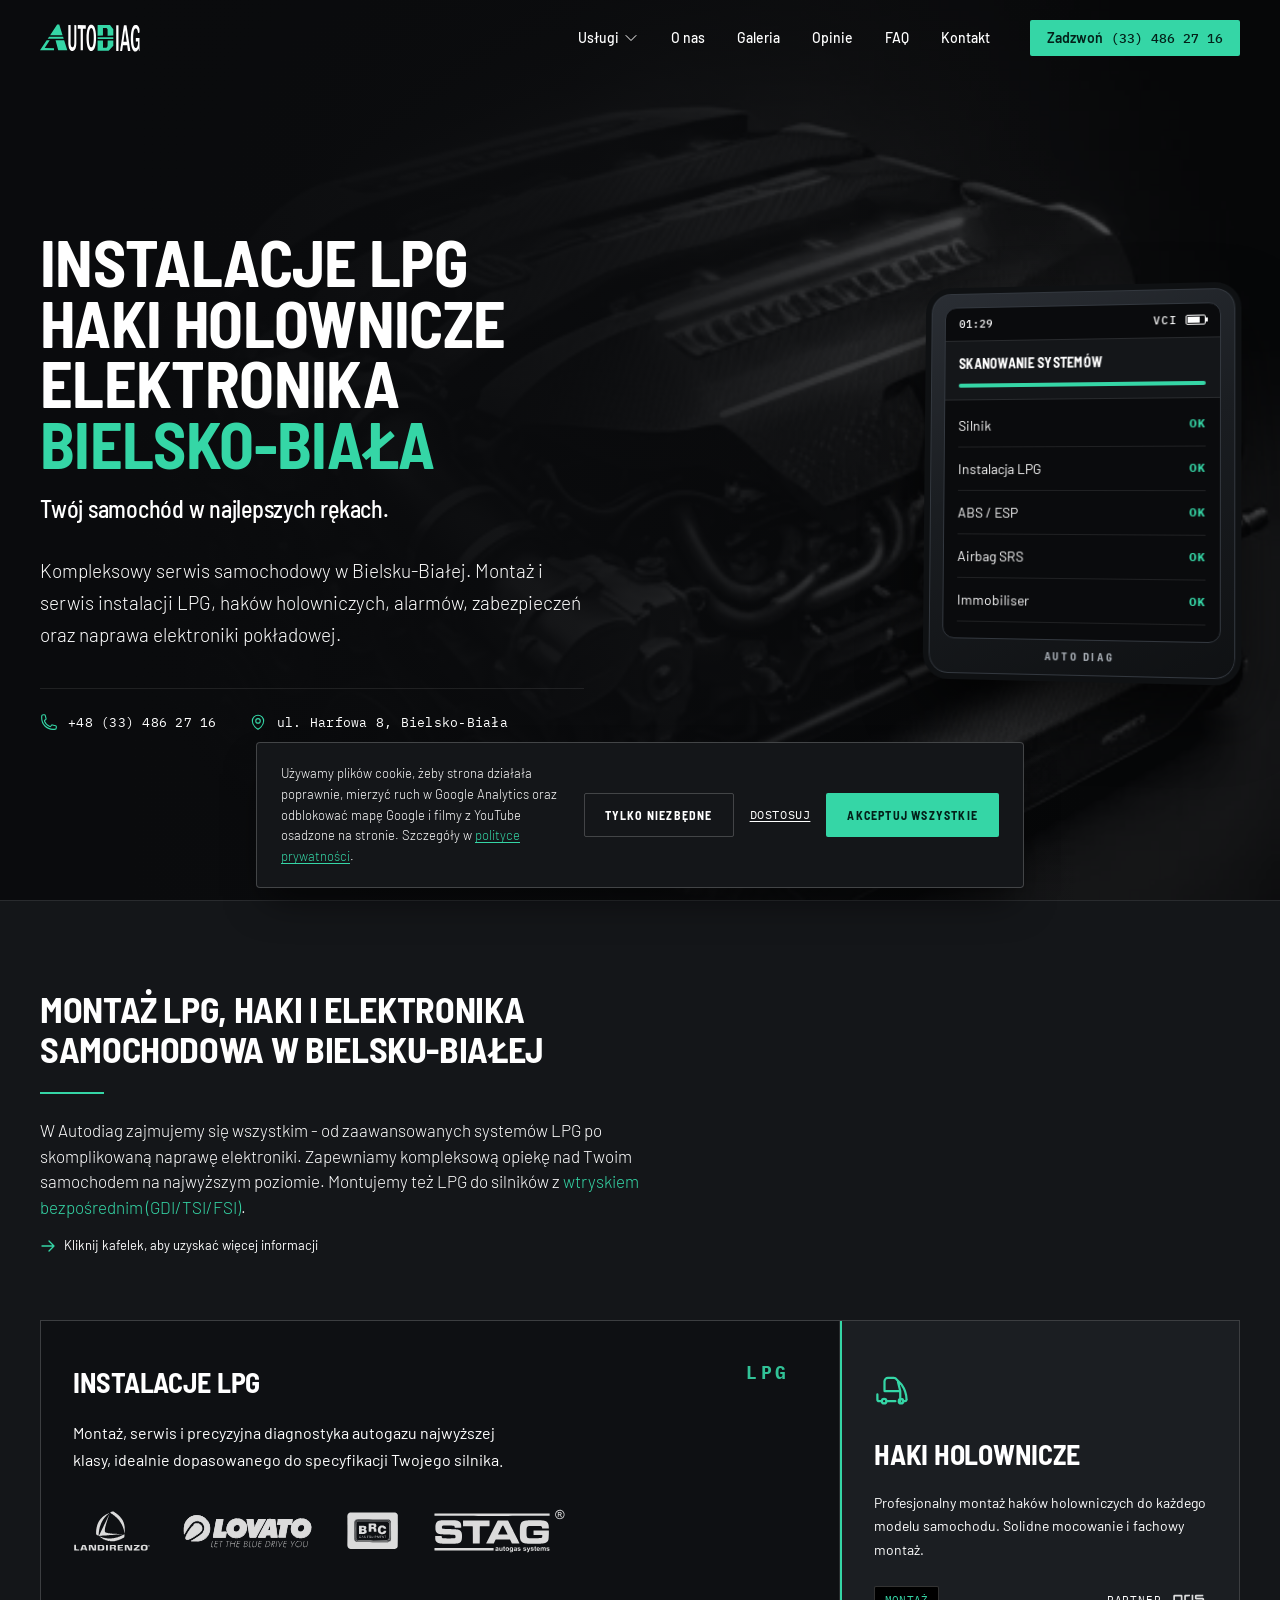
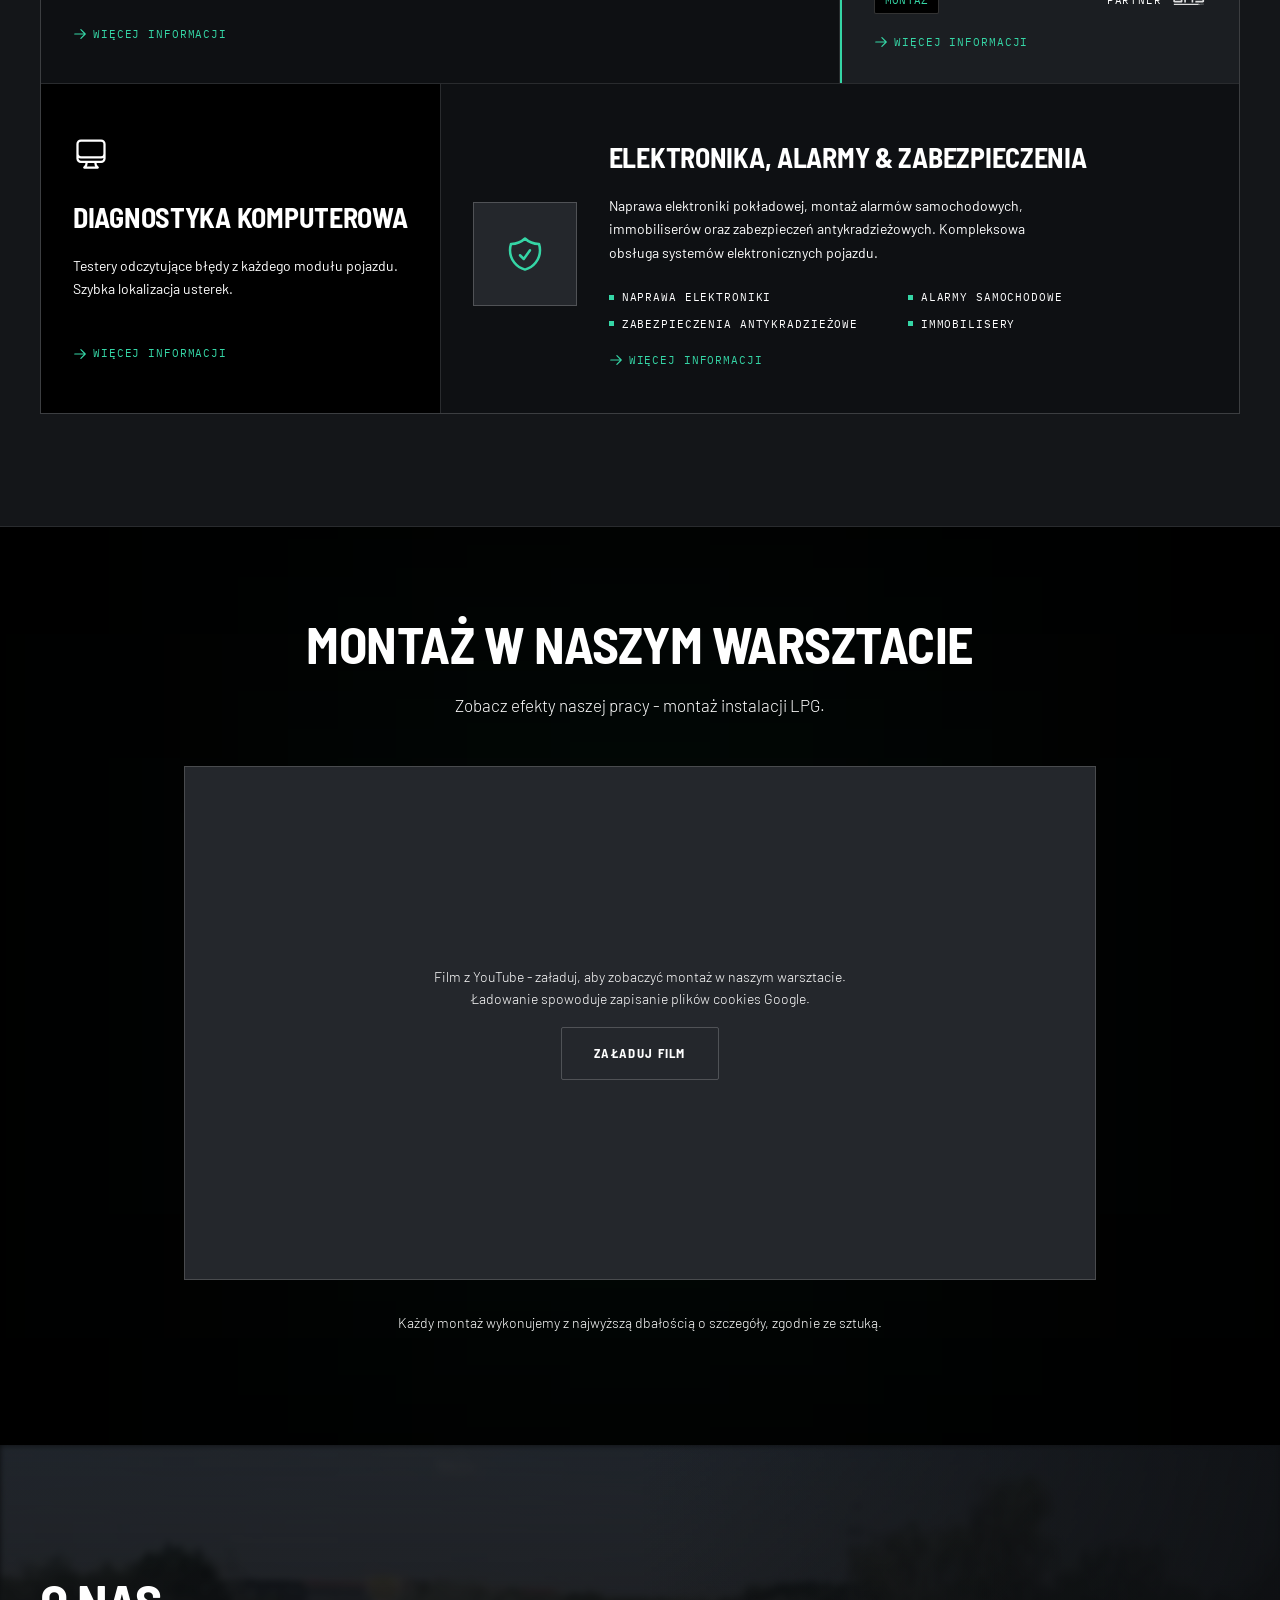
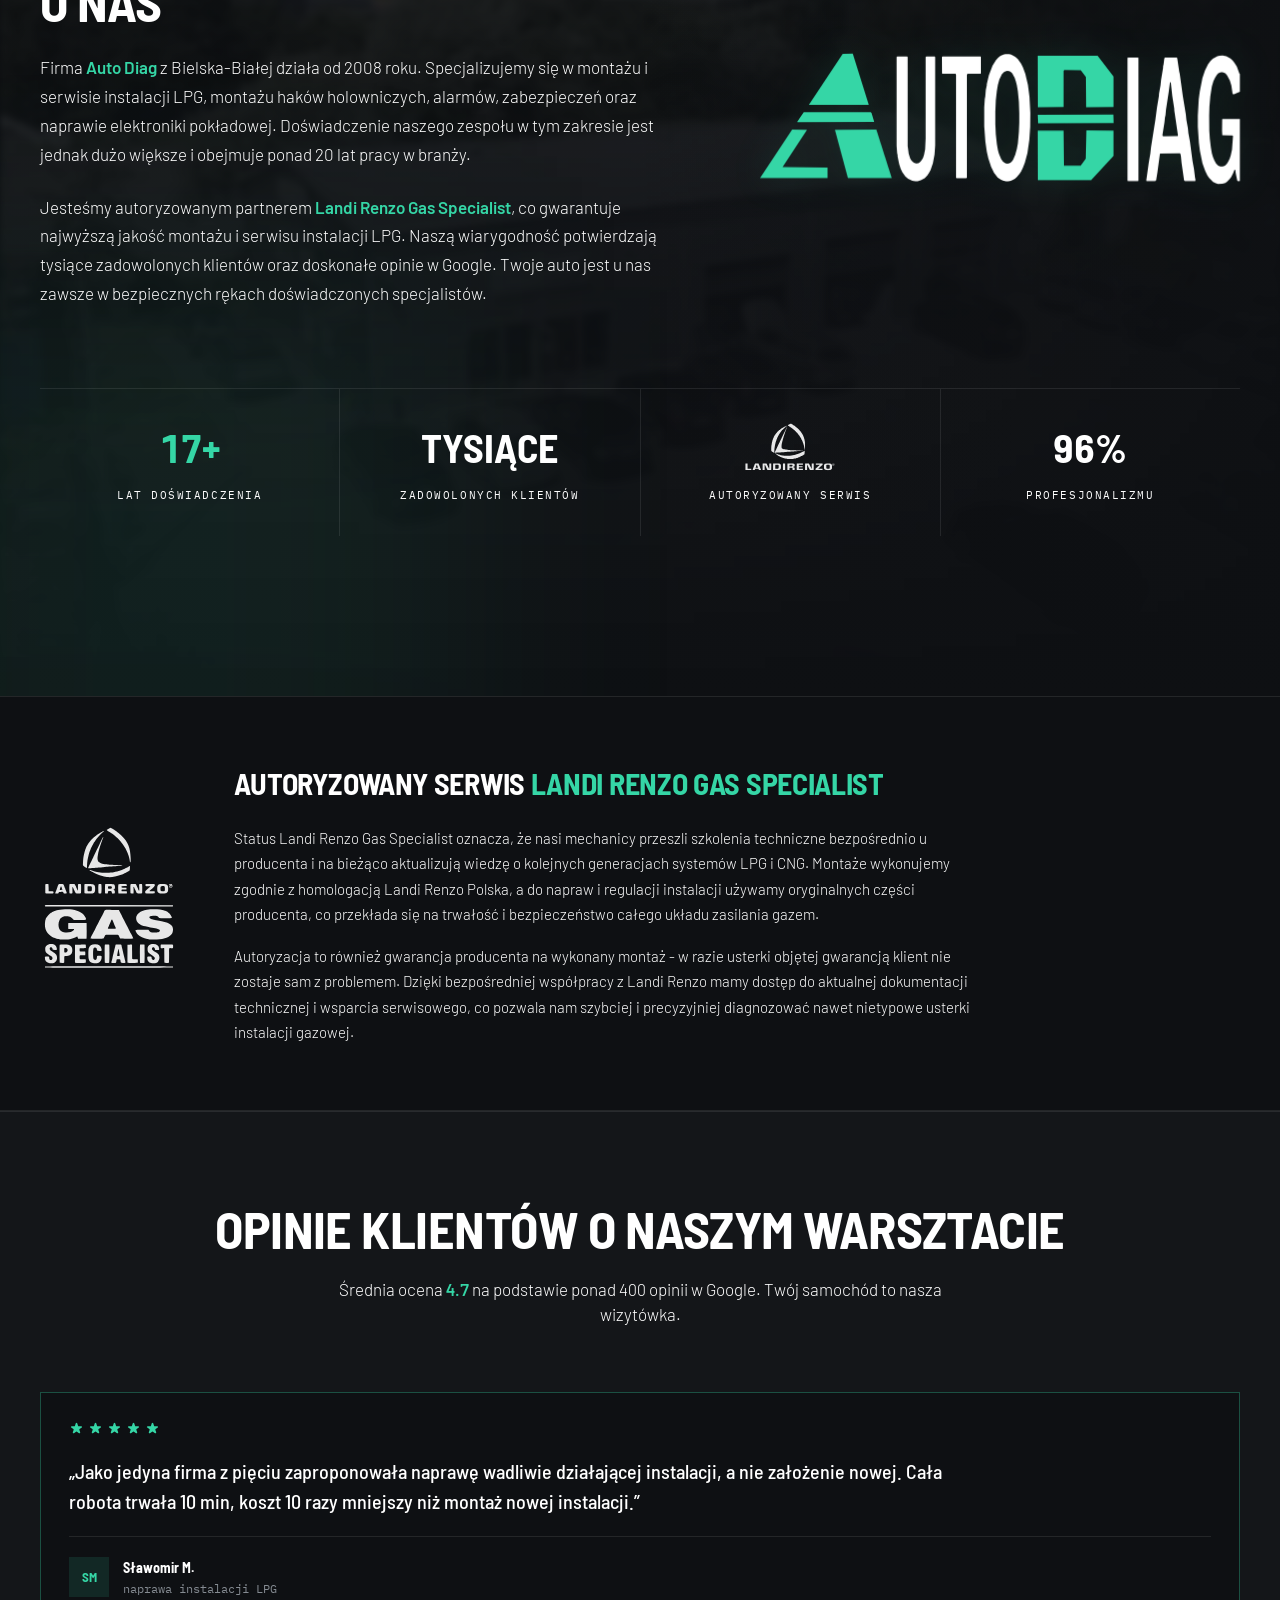
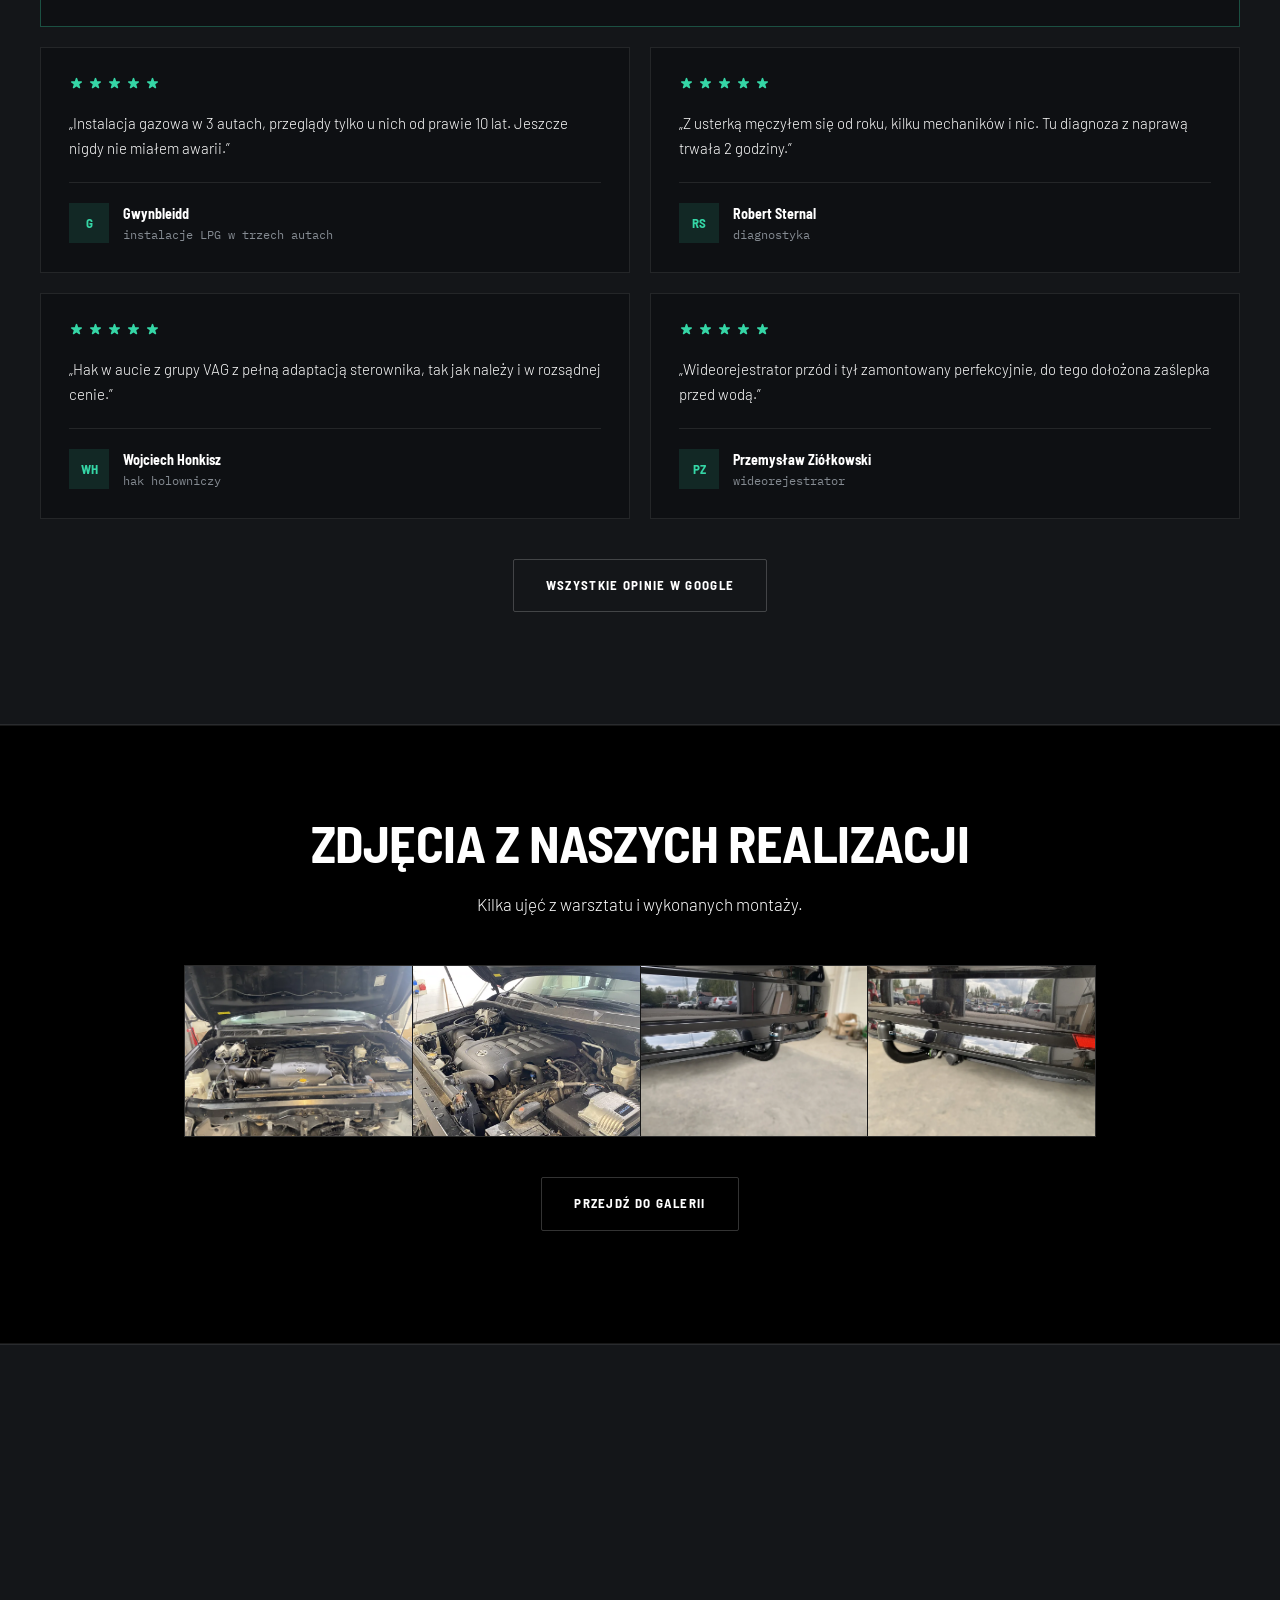
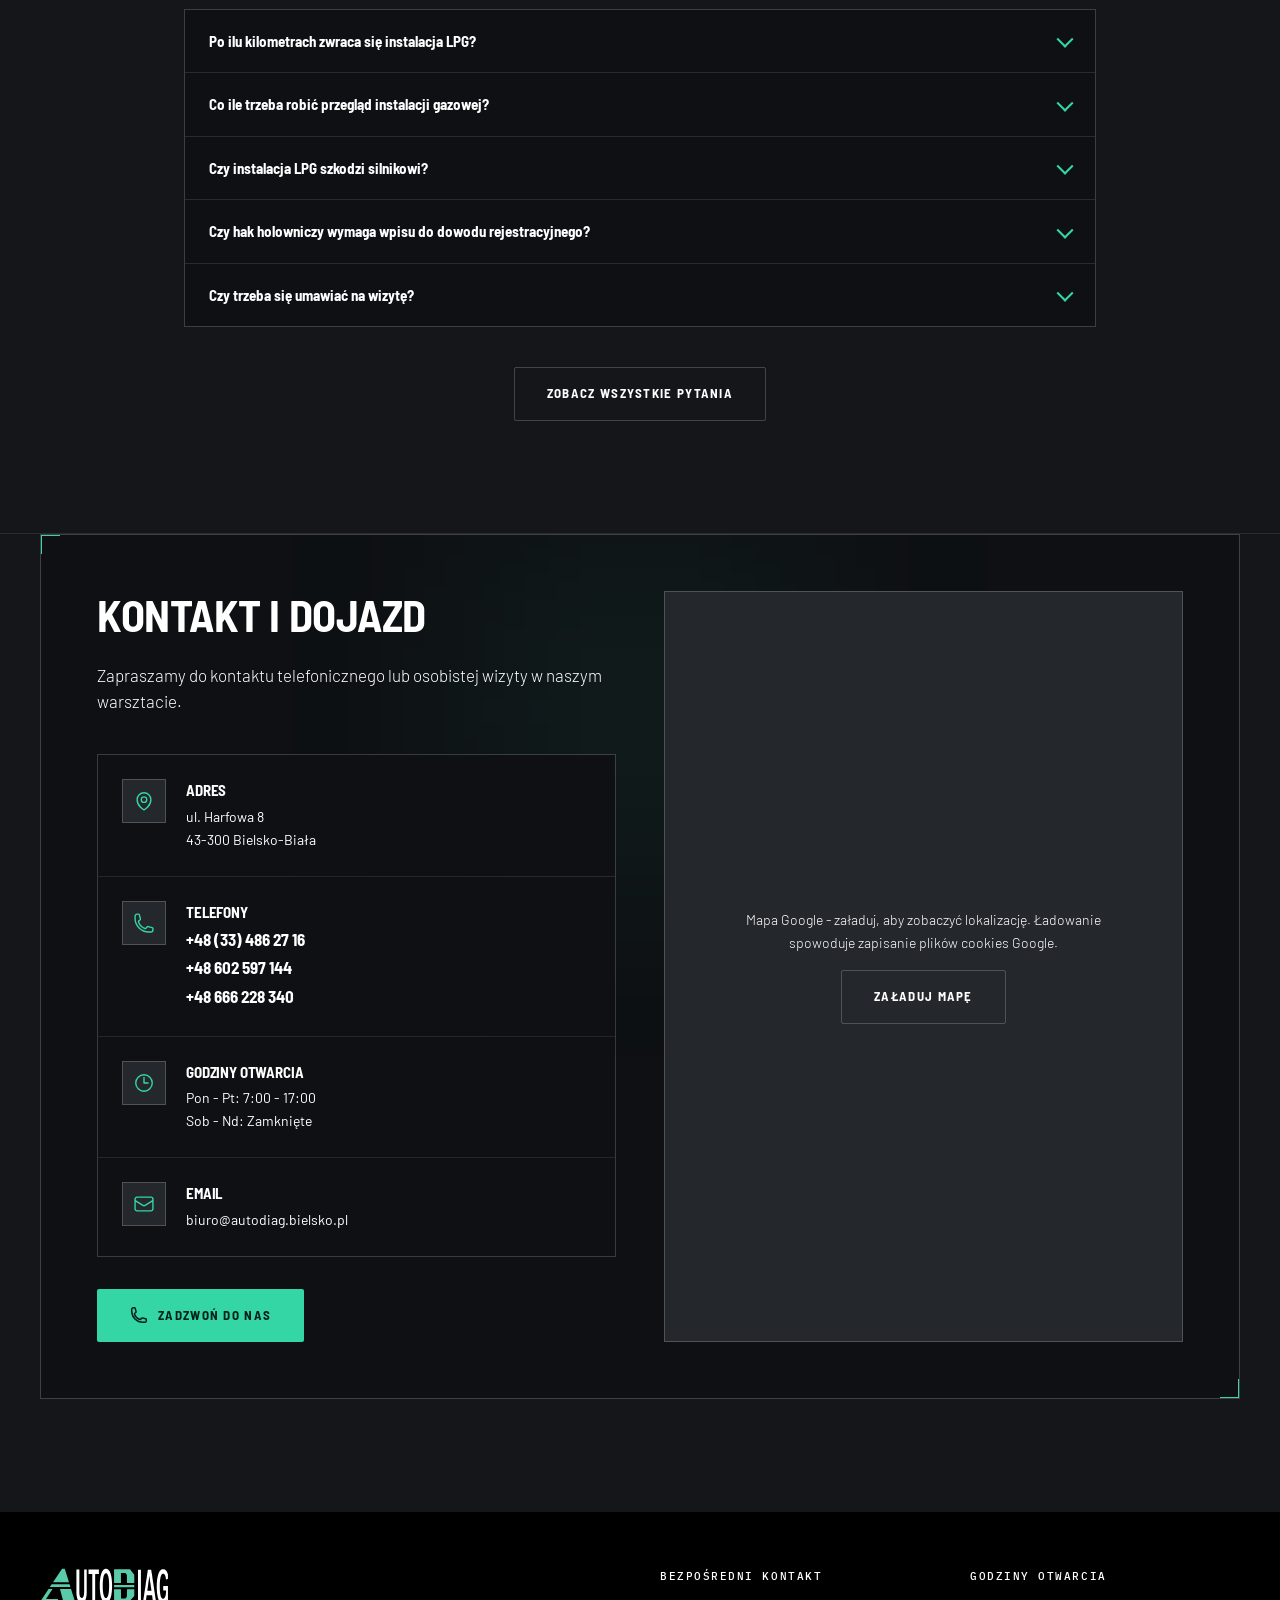
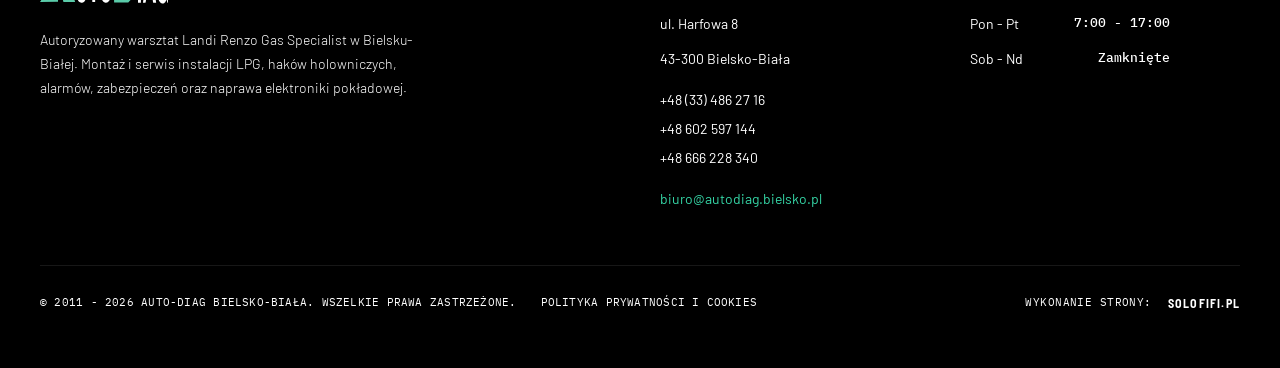
==== index.html @ ed42ca81 "fonty barlow i ibm plex mono zamiast inter i space grotesk" ====
<!DOCTYPE html>
<html lang="pl">
<head>
<script src="js/ga-init.js?v=50d5a978"></script>
<meta charset="UTF-8">
<meta name="viewport" content="width=device-width, initial-scale=1.0">
<title>Autogaz LPG Bielsko-Biała - Haki, Diagnostyka | Auto Diag</title>
<meta name="description" content="Auto Diag Bielsko-Biała – autogaz i instalacje LPG, haki holownicze, diagnostyka komputerowa i elektronika samochodowa. 18 lat doświadczenia. Zadzwoń!">
<link rel="canonical" href="https://lpg.bielsko.pl/">

<meta property="og:type" content="business.business">
<meta property="og:site_name" content="Auto Diag Bielsko-Biała">
<meta property="og:title" content="Autogaz LPG Bielsko-Biała - Haki, Diagnostyka | Auto Diag">
<meta property="og:description" content="Auto Diag Bielsko-Biała – autogaz i instalacje LPG, haki holownicze, diagnostyka komputerowa i elektronika samochodowa. 18 lat doświadczenia. Zadzwoń!">
<meta property="og:url" content="https://lpg.bielsko.pl/">
<meta property="og:image" content="https://lpg.bielsko.pl/images/og/lpg-16x9.jpg">
<meta property="og:image:width" content="1200">
<meta property="og:image:height" content="630">
<meta property="og:image:alt" content="Instalacja LPG zamontowana w Toyocie V8 – warsztat Auto Diag Bielsko-Biała">
<meta property="og:locale" content="pl_PL">

<meta name="twitter:card" content="summary_large_image">
<meta name="twitter:title" content="Autogaz LPG Bielsko-Biała - Haki, Diagnostyka | Auto Diag">
<meta name="twitter:description" content="Auto Diag Bielsko-Biała – autogaz i instalacje LPG, haki holownicze, diagnostyka komputerowa i elektronika samochodowa. 18 lat doświadczenia. Zadzwoń!">
<meta name="twitter:image" content="https://lpg.bielsko.pl/images/og/lpg-16x9.jpg">

<link rel="icon" href="icons/favicon.ico" sizes="any">
<link rel="icon" href="icons/favicon-16x16.png" sizes="16x16" type="image/png">
<link rel="icon" href="icons/favicon-32x32.png" sizes="32x32" type="image/png">
<link rel="apple-touch-icon" href="icons/apple-touch-icon.png" sizes="180x180">
<link rel="manifest" href="icons/site.webmanifest">

<link rel="stylesheet" href="css/fonts.css?v=e96d44db">
<link rel="preload" as="image" href="images/engine.webp" fetchpriority="high">
<link rel="stylesheet" href="css/style.css?v=03b00a5c">

<script type="application/ld+json">
{
  "@context": "https://schema.org",
  "@type": "AutoRepair",
  "@id": "https://lpg.bielsko.pl/#organization",
  "name": "Auto Diag. Autogaz, elektronika samochodowa",
  "alternateName": ["Auto Diag", "Autodiag", "Auto Diag Bielsko-Biała"],
  "image": [
    "https://lpg.bielsko.pl/images/og/lpg-1x1.jpg",
    "https://lpg.bielsko.pl/images/og/lpg-4x3.jpg",
    "https://lpg.bielsko.pl/images/og/lpg-16x9.jpg"
  ],
  "logo": "https://lpg.bielsko.pl/images/logos/social.jpg",
  "url": "https://lpg.bielsko.pl/",
  "sameAs": [
    "https://maps.app.goo.gl/z8B3qGQAsPBcFWm39"
  ],
  "telephone": ["+48334862716", "+48602597144", "+48666228340"],
  "email": "biuro@autodiag.bielsko.pl",
  "priceRange": "$$",
  "currenciesAccepted": "PLN",
  "paymentAccepted": "Gotówka, Karta płatnicza",
  "address": {
    "@type": "PostalAddress",
    "streetAddress": "ul. Harfowa 8",
    "addressLocality": "Bielsko-Biała",
    "postalCode": "43-300",
    "addressCountry": "PL"
  },
  "geo": {
    "@type": "GeoCoordinates",
    "latitude": 49.8440704,
    "longitude": 19.0363426
  },
  "areaServed": [
    { "@type": "City", "name": "Bielsko-Biała" },
    { "@type": "City", "name": "Czechowice-Dziedzice" },
    { "@type": "City", "name": "Żywiec" },
    { "@type": "City", "name": "Cieszyn" },
    { "@type": "City", "name": "Wilkowice" },
    { "@type": "City", "name": "Szczyrk" }
  ],
  "openingHoursSpecification": [
    {
      "@type": "OpeningHoursSpecification",
      "dayOfWeek": ["Monday", "Tuesday", "Wednesday", "Thursday", "Friday"],
      "opens": "07:00",
      "closes": "17:00"
    },
    {
      "@type": "OpeningHoursSpecification",
      "dayOfWeek": ["Saturday", "Sunday"],
      "opens": "00:00",
      "closes": "00:00"
    }
  ],
  "hasOfferCatalog": {
    "@type": "OfferCatalog",
    "name": "Usługi Auto Diag",
    "itemListElement": [
      { "@type": "Offer", "itemOffered": { "@type": "Service", "name": "Montaż instalacji LPG i CNG" } },
      { "@type": "Offer", "itemOffered": { "@type": "Service", "name": "Serwis i regulacja instalacji LPG" } },
      { "@type": "Offer", "itemOffered": { "@type": "Service", "name": "Wymiana butli i reduktorów LPG" } },
      { "@type": "Offer", "itemOffered": { "@type": "Service", "name": "Montaż haków holowniczych" } },
      { "@type": "Offer", "itemOffered": { "@type": "Service", "name": "Diagnostyka komputerowa" } },
      { "@type": "Offer", "itemOffered": { "@type": "Service", "name": "Naprawa elektroniki pojazdowej" } },
      { "@type": "Offer", "itemOffered": { "@type": "Service", "name": "Montaż alarmów i immobiliserów" } },
      { "@type": "Offer", "itemOffered": { "@type": "Service", "name": "Montaż czujników parkowania" } },
      { "@type": "Offer", "itemOffered": { "@type": "Service", "name": "Naprawa sterowników AirBag" } },
      { "@type": "Offer", "itemOffered": { "@type": "Service", "name": "Radio Code – odkodowanie radia" } }
    ]
  }
}
</script>
</head>
<body>

<nav class="site-header" id="siteHeader">
  <div class="site-header__inner">
    <a href="#top" class="site-header__logo" id="logoLink">
      <svg class="brand-logo" viewBox="0 0 260 73.14" width="256" height="72" role="img" aria-label="Auto Diag Bielsko-Biała – logo"><path class="brand-logo__green" fill-rule="evenodd" d="M50.23 1.45 44.78 1.59 26.43 29.19 58.93 29.12ZM20.15 38.23 20.29 38.5 61.83 38.43 60.38 33.54 59.96 33.19 23.67 33.19ZM36.57 63.07 12.21 62.86 25.46 42.71 17.39 42.57 0 68.86 36.57 68.8ZM63 42.51 40.57 42.64 47.61 68.86 71.35 68.86ZM150.42 2.55 150.49 30.43 164.43 30.36 164.43 10.63 164.92 10.28 173.75 10.35 176.51 14.01 176.65 30.43 191.48 30.36 191.48 13.8 182.86 2.48ZM150.42 34.5 150.63 39.19 191.55 38.99 191.41 34.36ZM150.42 43.2 150.49 69.9 179.34 69.9 191.48 56.79 191.48 43.13 176.78 43.06 176.44 58.31 173.68 62.03 164.64 62.03 164.43 43.13Z" /><path class="brand-logo__white" fill-rule="evenodd" d="M74.32 2.9 73.97 3.17 73.97 51.27 74.25 55.27 74.52 56.44 74.52 57.13 75.35 61.2 76.18 63.69 77.08 65.62 78.73 67.97 80.18 69.21 82.46 70.31 84.11 70.59 85.36 70.52 87.08 70.04 89.15 68.86 90.6 67.35 91.5 66.1 92.39 64.38 93.64 60.79 94.53 56.1 94.88 51.2 94.88 3.17 94.67 2.97 90.12 2.9 89.7 3.17 89.7 47.4 89.43 53.13 88.87 56.03 88.32 57.75 87.77 58.79 87.08 59.76 86.39 60.38 85.7 60.72 84.6 60.86 83.7 60.65 82.8 60.1 81.91 59.13 81.35 58.17 80.53 55.68 79.97 51.41 79.97 3.45 79.9 3.11 79.56 2.9ZM99.02 2.9 98.6 3.11 98.54 3.52 98.6 12.21 98.95 12.35 105.92 12.35 106.19 12.77 106.19 68.59 106.47 68.86 111.78 68.86 112.06 68.52 112.06 12.97 112.13 12.63 112.68 12.28 119.3 12.35 119.65 12.14 119.65 3.17 119.44 2.97ZM132.83 1.66 131.79 1.93 130.21 2.69 129.03 3.59 127.79 4.9 125.93 7.87 123.93 13.18 122.82 17.87 122.82 18.49 122.27 21.18 122 24.56 121.72 26.08 121.44 30.57 121.44 40.85 122.06 49.27 122.82 54.44 123.65 58.17 125.17 62.72 126.76 65.97 128.76 68.52 130.41 69.69 131.59 70.24 133.17 70.59 134.42 70.59 135.8 70.31 136.69 69.97 138 69.21 139.18 68.24 140.63 66.45 141.45 65.14 142.35 63.34 143.46 60.45 144.84 55.34 145.87 48.09 146.35 40.99 146.42 33.47 145.94 24.7 145.11 18.29 143.66 12.28 142.35 8.69 141.39 6.76 139.66 4.35 138.28 3.11 136.07 1.93 134.97 1.66ZM133.73 10.7 134.97 10.9 135.73 11.32 136.62 12.14 137.94 14.56 138.56 16.42 139.11 18.56 139.66 21.87 140.21 27.6 140.42 33.6 140.42 38.85 140.21 43.82 139.66 49.96 139.11 53.06 138.21 56.31 137.11 58.79 136.56 59.62 135.87 60.31 135.24 60.72 134.42 61 133.38 61 132.76 60.79 131.59 59.96 130.62 58.58 129.38 55.55 128.83 53.55 128.27 50.23 127.72 45.2 127.45 39.61 127.45 32.78 127.72 26.63 128.27 21.67 128.83 18.29 129.65 15.32 131.04 12.56 132.28 11.25ZM199.42 3.59 199.14 3.73 199.07 4 199.07 70.18 199.35 70.38 204.8 70.38 205.01 70.24 205.01 3.8 204.73 3.59ZM219.36 3.59 219.15 3.73 218.94 4.35 218.6 7.25 218.32 8.28 218.32 9.04 217.22 15.73 216.94 18.56 216.11 23.18 216.05 24.43 215.01 30.57 214.18 37.05 211.77 52.3 211.42 55.55 210.59 60.31 209.21 70.18 209.42 70.38 213.84 70.45 214.53 70.18 215.22 66.04 216.6 55.75 216.8 55.48 227.43 55.41 227.71 55.62 227.98 56.93 228.33 60.51 229.71 70.18 230.33 70.45 235.78 70.38 235.92 69.83 235.64 68.59 235.09 64.03 234.26 59.41 232.88 49.06 232.05 44.51 231.78 41.88 230.95 37.26 230.67 34.43 229.02 24.36 227.36 12.28 227.09 11.32 225.98 3.86 225.64 3.59ZM222.32 16.84 222.53 17.25 223.29 24.29 224.39 31.26 224.39 32.09 226.4 45.82 226.19 46.09 218.46 46.16 218.05 45.96 217.98 45.54 219.08 38.64 219.36 35.95 219.63 34.85 219.91 31.74 221.29 22.84 222.05 17.11ZM250.55 2.42 248.82 2.48 247.72 2.76 245.23 4.21 243.99 5.45 242.68 7.18 241.02 10.56 239.64 14.56 238.2 21.87 237.64 26.15 237.16 35.05 237.16 41.06 237.71 49.68 238.26 54.03 239.64 60.72 241.16 64.93 242.34 67.35 243.3 68.8 245.44 70.87 246.89 71.62 248.06 71.97 250.48 71.9 252 71.42 252.96 70.8 254.41 69.35 255.24 68.24 256.27 66.24 256.89 64.52 257.1 64.31 257.31 64.31 257.52 64.65 257.65 66.1 258.48 70.18 258.96 70.52 259.93 70.45 259.93 36.78 250.55 36.78 250.34 36.99 250.27 43.26 250.41 45.61 255.93 45.68 256.2 45.96 255.65 53.41 255.03 56.37 254.48 58.1 253.65 59.89 252.89 61.07 251.79 62.1 250.62 62.58 249.37 62.58 248.27 62.1 247.03 60.86 246.13 59.34 245.3 57.27 244.75 55.34 244.2 52.17 243.65 47.54 243.37 43.13 243.3 34.98 243.44 30.22 243.92 24.5 244.75 19.25 245.58 16.42 246.48 14.42 247.51 12.83 248.27 12.08 248.89 11.73 249.65 11.52 250.55 11.52 251.72 11.87 252.27 12.28 253.03 13.18 254.48 15.94 255.31 18.63 255.93 22.91 256.14 23.46 256.76 23.39 259.93 22.01 259.93 12.49 259.65 12.21 258.27 8.42 256.96 6.28 256 5.11 254.82 4 252.62 2.76Z" /></svg>
    </a>

    <div class="site-header__nav">
      <div class="site-header__dropdown">
        <a href="/#uslugi" class="site-header__link site-header__dropdown-toggle" aria-haspopup="true" aria-expanded="false">
          Usługi
          <svg class="site-header__dropdown-icon" viewBox="0 0 24 24" fill="none" stroke="currentColor" stroke-width="2"><path stroke-linecap="round" stroke-linejoin="round" d="m19.5 8.25-7.5 7.5-7.5-7.5"/></svg>
        </a>
        <div class="site-header__dropdown-menu">
          <a href="/instalacje-lpg" class="site-header__dropdown-link">Instalacje LPG</a>
          <a href="/haki-holownicze" class="site-header__dropdown-link">Haki holownicze</a>
          <a href="/diagnostyka-komputerowa" class="site-header__dropdown-link">Diagnostyka</a>
          <a href="/elektronika-alarmy" class="site-header__dropdown-link">Elektronika i alarmy</a>
        </div>
      </div>
      <a href="/#o-nas" class="site-header__link">O nas</a>
      <a href="/galeria" class="site-header__link">Galeria</a>
      <a href="/#opinie" class="site-header__link">Opinie</a>
      <a href="/faq" class="site-header__link">FAQ</a>
      <a href="/#kontakt" class="site-header__link">Kontakt</a>
      <a href="tel:+48334862716" class="btn btn--primary site-header__cta">Zadzwoń<span class="site-header__cta-number">(33) 486 27 16</span></a>
    </div>

    <div class="site-header__actions">
      <a href="tel:+48334862716" class="site-header__call" aria-label="Zadzwoń: +48 (33) 486 27 16"><svg viewBox="0 0 24 24" fill="none" stroke="currentColor" stroke-width="1.5" aria-hidden="true"><path stroke-linecap="round" stroke-linejoin="round" d="M2.25 6.75c0 8.284 6.716 15 15 15h2.25a2.25 2.25 0 002.25-2.25v-1.372c0-.516-.351-.966-.852-1.091l-4.423-1.106c-.44-.11-.902.055-1.173.417l-.97 1.293c-.282.376-.769.542-1.21.38a12.035 12.035 0 01-7.143-7.143c-.162-.441.004-.928.38-1.21l1.293-.97c.363-.271.527-.734.417-1.173L6.963 3.102a1.125 1.125 0 00-1.091-.852H4.5A2.25 2.25 0 002.25 4.5v2.25z"/></svg></a>
      <button class="site-header__burger" id="burgerBtn" aria-label="Menu" aria-expanded="false">
        <span class="site-header__burger-line"></span>
        <span class="site-header__burger-line"></span>
        <span class="site-header__burger-line"></span>
      </button>
    </div>
  </div>

  <div class="site-header__mobile" id="mobileMenu">
    <div class="site-header__mobile-inner">
      <a href="/instalacje-lpg" class="site-header__mobile-link">Instalacje LPG</a>
      <a href="/haki-holownicze" class="site-header__mobile-link">Haki holownicze</a>
      <a href="/diagnostyka-komputerowa" class="site-header__mobile-link">Diagnostyka</a>
      <a href="/elektronika-alarmy" class="site-header__mobile-link">Elektronika i alarmy</a>
      <a href="/#o-nas" class="site-header__mobile-link">O nas</a>
      <a href="/galeria" class="site-header__mobile-link">Galeria</a>
      <a href="/#opinie" class="site-header__mobile-link">Opinie</a>
      <a href="/faq" class="site-header__mobile-link">FAQ</a>
      <a href="/#kontakt" class="site-header__mobile-link">Kontakt</a>

      <div class="site-header__mobile-calls">
        <p class="site-header__mobile-calls-label">Zadzwoń do nas</p>
        <a href="tel:+48334862716" class="site-header__mobile-call site-header__mobile-call--primary"><svg viewBox="0 0 24 24" fill="none" stroke="currentColor" stroke-width="2"><path stroke-linecap="round" stroke-linejoin="round" d="M2.25 6.75c0 8.284 6.716 15 15 15h2.25a2.25 2.25 0 002.25-2.25v-1.372c0-.516-.351-.966-.852-1.091l-4.423-1.106c-.44-.11-.902.055-1.173.417l-.97 1.293c-.282.376-.769.542-1.21.38a12.035 12.035 0 01-7.143-7.143c-.162-.441.004-.928.38-1.21l1.293-.97c.363-.271.527-.734.417-1.173L6.963 3.102a1.125 1.125 0 00-1.091-.852H4.5A2.25 2.25 0 002.25 4.5v2.25z"/></svg> +48 (33) 486 27 16</a>
        <a href="tel:+48602597144" class="site-header__mobile-call"><svg viewBox="0 0 24 24" fill="none" stroke="currentColor" stroke-width="2"><path stroke-linecap="round" stroke-linejoin="round" d="M2.25 6.75c0 8.284 6.716 15 15 15h2.25a2.25 2.25 0 002.25-2.25v-1.372c0-.516-.351-.966-.852-1.091l-4.423-1.106c-.44-.11-.902.055-1.173.417l-.97 1.293c-.282.376-.769.542-1.21.38a12.035 12.035 0 01-7.143-7.143c-.162-.441.004-.928.38-1.21l1.293-.97c.363-.271.527-.734.417-1.173L6.963 3.102a1.125 1.125 0 00-1.091-.852H4.5A2.25 2.25 0 002.25 4.5v2.25z"/></svg> +48 602 597 144</a>
        <a href="tel:+48666228340" class="site-header__mobile-call"><svg viewBox="0 0 24 24" fill="none" stroke="currentColor" stroke-width="2"><path stroke-linecap="round" stroke-linejoin="round" d="M2.25 6.75c0 8.284 6.716 15 15 15h2.25a2.25 2.25 0 002.25-2.25v-1.372c0-.516-.351-.966-.852-1.091l-4.423-1.106c-.44-.11-.902.055-1.173.417l-.97 1.293c-.282.376-.769.542-1.21.38a12.035 12.035 0 01-7.143-7.143c-.162-.441.004-.928.38-1.21l1.293-.97c.363-.271.527-.734.417-1.173L6.963 3.102a1.125 1.125 0 00-1.091-.852H4.5A2.25 2.25 0 002.25 4.5v2.25z"/></svg> +48 666 228 340</a>
      </div>
    </div>
  </div>
</nav>

<main id="top">

<section class="hero">
  <div class="hero__bg-wrap">
    <div class="hero__bg-image"></div>
    <div class="hero__bg-gradient"></div>
  </div>

  <div class="hero__content">
    <div class="hero__text">
      <h1 class="hero__title hero-anim hero-anim--slide" style="--delay:0.1s">
        <span class="hero__title-line">Instalacje LPG</span>
        <span class="hero__title-line hero__title-line--pop" style="--pop:0.7s"><span>Haki holownicze</span></span>
        <span class="hero__title-line hero__title-line--pop" style="--pop:1.1s"><span>Elektronika</span></span>
        <span class="hero__title-line hero__title-line--pop text-primary" style="--pop:1.5s"><span>Bielsko-Biała</span></span>
      </h1>

      <p class="hero__subtitle hero-anim hero-anim--slide" style="--delay:0.15s" data-edit-id="hero-subtitle">
        Twój samochód w najlepszych rękach.
      </p>

      <p class="hero__lead hero-anim hero-anim--slide" style="--delay:0.2s" data-edit-id="hero-lead">
        Kompleksowy serwis samochodowy w Bielsku-Białej. Montaż i serwis instalacji LPG, haków holowniczych, alarmów, zabezpieczeń oraz naprawa elektroniki pokładowej.
      </p>

      <ul class="hero__meta hero-anim" style="--delay:0.3s">
        <li class="hero__meta-item">
          <svg viewBox="0 0 24 24" fill="none" stroke="currentColor" stroke-width="1.5" aria-hidden="true"><path stroke-linecap="round" stroke-linejoin="round" d="M2.25 6.75c0 8.284 6.716 15 15 15h2.25a2.25 2.25 0 002.25-2.25v-1.372c0-.516-.351-.966-.852-1.091l-4.423-1.106c-.44-.11-.902.055-1.173.417l-.97 1.293c-.282.376-.769.542-1.21.38a12.035 12.035 0 01-7.143-7.143c-.162-.441.004-.928.38-1.21l1.293-.97c.363-.271.527-.734.417-1.173L6.963 3.102a1.125 1.125 0 00-1.091-.852H4.5A2.25 2.25 0 002.25 4.5v2.25z"/></svg>
          <a href="tel:+48334862716" class="hero__meta-link">+48 (33) 486 27 16</a>
        </li>
        <li class="hero__meta-item">
          <svg viewBox="0 0 24 24" fill="none" stroke="currentColor" stroke-width="1.5" aria-hidden="true"><path stroke-linecap="round" stroke-linejoin="round" d="M15 10.5a3 3 0 11-6 0 3 3 0 016 0z"/><path stroke-linecap="round" stroke-linejoin="round" d="M19.5 10.5c0 7.142-7.5 11.25-7.5 11.25S4.5 17.642 4.5 10.5a7.5 7.5 0 1115 0z"/></svg>
          <a href="#kontakt" class="hero__meta-link">ul. Harfowa 8, Bielsko-Biała</a>
        </li>
      </ul>
    </div>

    <div class="obd hero-anim" style="--delay:0.5s" data-obd>
      <div class="obd__body">
        <div class="obd__screen">
          <div class="obd__statusbar" aria-hidden="true">
            <span data-obd-clock>Auto Diag</span>
            <span class="obd__statusbar-right">
              <span>VCI</span>
              <span class="obd__battery"><span></span></span>
            </span>
          </div>

          <div class="obd__view obd__view--boot" aria-hidden="true">
            <span class="obd__logo">Auto Diag</span>
            <span class="obd__loader"><span></span></span>
          </div>

          <div class="obd__view obd__view--scan" aria-hidden="true">
            <div class="obd__head">
              <span>Skanowanie systemów</span>
              <span class="obd__progress"><span class="obd__progress-fill"></span></span>
            </div>
            <ul class="obd__systems">
              <li style="--i:0"><span>Silnik</span><span class="obd__ok">OK</span></li>
              <li style="--i:1"><span>Instalacja LPG</span><span class="obd__ok">OK</span></li>
              <li style="--i:2"><span>ABS / ESP</span><span class="obd__ok">OK</span></li>
              <li style="--i:3"><span>Airbag SRS</span><span class="obd__ok">OK</span></li>
              <li style="--i:4"><span>Immobiliser</span><span class="obd__ok">OK</span></li>
            </ul>
          </div>

          <div class="obd__view obd__view--result" role="status">
            <div class="obd__head"><span>Wynik skanu</span></div>
            <div class="obd__result">
              <span class="obd__label">Warsztat</span>
              <span class="obd__status" data-obd-status>Pon – Pt</span>
              <span class="obd__note" data-obd-note>7:00 – 17:00</span>
            </div>
            <div class="obd__tiles">
              <span class="obd__tile"><span class="obd__label">Google</span><span class="obd__tile-value"><span class="count-up" data-count="4.7" data-decimals="1">4.7</span>/5</span></span>
              <span class="obd__tile"><span class="obd__label">W branży</span><span class="obd__tile-value"><span class="count-up" data-count-since="2008">18</span> lat</span></span>
            </div>
            <button type="button" class="obd__rescan" data-obd-rescan>Skanuj ponownie</button>
          </div>
        </div>
        <span class="obd__brand" aria-hidden="true">Auto Diag</span>
      </div>
    </div>
  </div>
</section>

<section id="uslugi" class="services">
  <div class="container">
    <div class="services__heading reveal">
      <div class="services__heading-text">
        <h2 class="section-title">
          Montaż LPG, haki i elektronika<br>
          <span class="section-title--muted">samochodowa w Bielsku-Białej</span>
        </h2>
        <div class="accent-bar"></div>
        <p class="section-lead" data-edit-id="services-lead">
          W Autodiag zajmujemy się wszystkim - od zaawansowanych systemów LPG po skomplikowaną naprawę elektroniki. Zapewniamy kompleksową opiekę nad Twoim samochodem na najwyższym poziomie. Montujemy też LPG do silników z <a href="/instalacje-lpg#wtrysk-bezposredni">wtryskiem bezpośrednim (GDI/TSI/FSI)</a>.
        </p>
        <p class="services__hint">
          <svg viewBox="0 0 24 24" fill="none" stroke="currentColor" stroke-width="2"><path stroke-linecap="round" stroke-linejoin="round" d="M13.5 4.5L21 12m0 0l-7.5 7.5M21 12H3"/></svg>
          Kliknij kafelek, aby uzyskać więcej informacji
        </p>
      </div>
    </div>

    <div class="services__grid">
      <a href="/instalacje-lpg" class="service-card service-card--lpg reveal" style="--delay:0.1s">
        <div class="service-card__icon-corner">
          <svg class="service-card__lpg-badge" viewBox="0 0 64 28" aria-hidden="true"><text x="33.4" y="15" text-anchor="middle" dominant-baseline="central" fill="currentColor">LPG</text></svg>
        </div>
        <div class="service-card__body">
          <h3 class="service-card__title">Instalacje LPG</h3>
          <p class="service-card__text" data-edit-id="service-lpg-text">Montaż, serwis i precyzyjna diagnostyka autogazu najwyższej klasy, idealnie dopasowanego do specyfikacji Twojego silnika.</p>
          <div class="service-card__brands">
            <img class="service-card__brand" src="images/logos/landi-renzo.svg" alt="Landi Renzo" width="666" height="374" loading="lazy" decoding="async">
            <img class="service-card__brand" src="images/logos/lovato-light.svg" alt="Lovato" width="880" height="300" loading="lazy" decoding="async">
            <img class="service-card__brand" src="images/logos/brc.svg" alt="BRC" width="572" height="434" loading="lazy" decoding="async">
            <img class="service-card__brand" src="images/logos/stag.svg" alt="STAG" width="512" height="173" loading="lazy" decoding="async">
          </div>
          <span class="service-card__more"><svg viewBox="0 0 24 24" fill="none" stroke="currentColor" stroke-width="2"><path stroke-linecap="round" stroke-linejoin="round" d="M13.5 4.5L21 12m0 0l-7.5 7.5M21 12H3"/></svg> Więcej informacji</span>
        </div>
      </a>

      <a href="/haki-holownicze" class="service-card service-card--hooks reveal" style="--delay:0.2s">
        <svg class="service-card__icon" viewBox="0 0 24 24" fill="none" stroke="currentColor" stroke-width="1.5"><path stroke-linecap="round" stroke-linejoin="round" d="M8.25 18.75a1.5 1.5 0 01-3 0m3 0a1.5 1.5 0 00-3 0m3 0h6m-9 0H3.375a1.125 1.125 0 01-1.125-1.125V14.25m17.25 4.5a1.5 1.5 0 01-3 0m3 0a1.5 1.5 0 00-3 0m3 0h1.125c.621 0 1.129-.504 1.09-1.124a17.902 17.902 0 00-3.213-9.747L15.09 4.272a2.25 2.25 0 00-1.838-.952H9.25A2.25 2.25 0 007 5.57v5.93m10.5 7.25V12m0 0H7m10.5 0l-1.5-6"/></svg>
        <h3 class="service-card__title">Haki Holownicze</h3>
        <p class="service-card__text service-card__text--grow" data-edit-id="service-hooks-text">Profesjonalny montaż haków holowniczych do każdego modelu samochodu. Solidne mocowanie i fachowy montaż.</p>
        <div class="service-card__tags">
          <span class="tag">Montaż</span>
          <span class="service-card__partner">Partner <svg viewBox="0 0 602 233" width="602" height="233" fill-rule="evenodd" role="img" aria-label="ORIS"><path fill="#00163d" d="M72.9 153.5c-3.5-0.9 -6.7-2 -7.9-2.8c-0.2-0.1 -0.7-0.3 -1-0.5c-4.9-2.4 -9-7.6 -10.4-13.1l-0.6-2.4 0-44.1l0-44.1 0.5-1.9c2.4-8.8 9.6-15.1 19.3-16.8c1-0.1 2.3-0.4 3-0.5c0.7-0.2 19.9-0.3 51.7-0.3c50.3 0 50.6 0 53.4 0.5c3.9 0.8 7.2 1.8 8.9 2.8c0.2 0.1 0.7 0.4 1.1 0.6c2.6 1.1 6.5 4.6 8.2 7.1c1.1 1.7 2.2 3.7 2.1 4.1c0 0.2 0.2 0.7 0.5 1.2c0.4 0.8 0.4 3.5 0.4 47.5l0 46.6 -0.5 1.1c-0.3 0.7 -0.6 1.3 -0.6 1.5c0 1.2 -3.3 5.5 -6.1 8c-2.4 2.1 -7.7 4.6 -11 5.1c-0.6 0.1 -1.6 0.4 -2.3 0.5c-2.2 0.7 -106.1 0.5 -108.7-0.1zM230.8 153.7c-0.2-0.2 -0.3-12.1 -0.3-52.9c0-52.9 0-56 0.9-57.9c0.2-0.4 0.4-1.1 0.6-1.6c1.1-3.7 6.7-9.1 11.5-11.2c0.5-0.2 1.2-0.5 1.6-0.7c1.2-0.6 4-1.3 6.9-1.9c2.6-0.5 3.3-0.5 37.1-0.5c28.8 0 34.4 0.1 34.6 0.3c0.4 0.5 0.4 26.3 0 27c-0.2 0.4 -1.3 0.5 -32.8 0.5c-18 0 -32.7 0 -32.7 0c0 0 -0.1 22.3 -0.2 49.6l-0.1 49.5 -13.4 0c-10.2 0.1 -13.5 0 -13.7-0.2zM349.9 153.7c-0.1-0.2 -0.1-28.7 -0.1-63.5l0.1-63.1 13.3 0c7.9-0.1 13.5 0 13.6 0.1c0.3 0.2 0.4 124.5 0.2 126.6c0 0.4 -27 0.2 -27.1-0.1zM410.9 153.8c-0.3-0.3 -0.2-26.5 0.2-26.8c0.2-0.2 15.3-0.3 56.9-0.3c33.2-0.1 56.6-0.2 56.8-0.4c0.2-0.2 0.3-20.7 0.1-21.1c-0.1-0.1 -18.7-0.2 -49.7-0.2c-33.9 0 -49.9-0.1 -50.5-0.3c-0.4-0.1 -1.6-0.4 -2.5-0.6c-6-1.3 -12.7-5.6 -15.6-10c-2.1-3.3 -2.9-5.3 -3.4-8.6c-0.2-2.2 -0.2-37.5 0-39.3c0.5-2.6 1.2-4.8 2.1-6.2c0.1-0.2 0.4-0.8 0.7-1.4c0.5-0.9 4.9-5.4 5.9-6c0.2-0.2 0.9-0.6 1.3-0.9c3-2 6.4-3.2 11.6-4.2c2.6-0.5 3.4-0.5 58.3-0.5c47.9 0 55.7 0 55.8 0.4c0.1 0.2 0.2 6.4 0.1 13.8l-0.1 13.4 -53.9 0.1c-29.6 0 -53.9 0.1 -54.1 0.3c-0.2 0.2 -0.2 21.5 0 22.1c0.1 0.4 5.2 0.4 47.9 0.4c31.6 0 48.8 0.1 50.7 0.3c2.6 0.2 6.9 1.2 8 1.7c0.2 0.1 1.1 0.6 2 1c3.2 1.6 5.6 3.3 7.8 5.6c1.4 1.5 3.4 4.3 3.8 5.5c0.1 0.4 0.4 1 0.5 1.3c0.2 0.3 0.4 0.9 0.5 1.5c0.1 0.5 0.4 1.5 0.5 2.1c0.7 2.1 0.4 38.5 -0.3 41c-1.5 5.4 -5.5 10.3 -10.3 12.7c-0.3 0.2 -0.8 0.4 -1 0.5c-1.3 0.9 -4.4 1.9 -8.1 2.8l-2.3 0.5 -59.8 0c-32.8 0 -59.8-0.1 -59.9-0.2zM174.8 126.1c0.3-0.9 0.3-70.2 -0.1-70.9c-0.2-0.4 -1-0.4 -46.8-0.4c-28.7 0 -46.7 0 -46.8 0.2c-0.2 0.3 -0.1 71.2 0 71.5c0.1 0.2 19.2 0.3 46.8 0.3l46.6 0 0.3-0.7z"/><path fill="#009fe3" d="M497 195.4c-6.4-2.2 -8.2-8.7 -4.1-15.6c0.4-0.8 2.6-2.8 3-2.8c0.1 0 0.5-0.2 0.7-0.5c0.3-0.3 0.7-0.5 0.9-0.5c0.3 0 1.2-0.2 1.9-0.5c1.9-0.7 4.8-0.7 6.2 0c0.6 0.3 1.3 0.5 1.5 0.5c1.2 0 1.5 1.1 0.6 2.3c-0.7 0.9 -1.3 1.1 -2.6 0.5c-1.2-0.6 -4.4-0.8 -4.7-0.3c-0.1 0.1 -0.6 0.3 -1.1 0.5c-2.9 0.8 -5.3 5.4 -4.6 8.7c0.9 3.5 3.4 5.1 7.4 4.5c1.5-0.2 1.5-0.2 2.3 0.7c0.9 0.9 1.1 1.8 0.5 2c-4.3 1.3 -5.1 1.4 -7.9 0.5zM532 195.3c-3.5-1.3 -3.9-1.9 -2.4-3.5c0.6-0.7 0.7-0.7 2.4 0.1c3.2 1.6 7 0.7 7-1.7c0-0.7 -0.8-1.9 -1.3-2.1c-0.2-0.1 -0.6-0.3 -0.8-0.4c-0.1-0.2 -1-0.7 -1.9-1.2c-4.1-1.9 -5.6-4.8 -4.3-7.8c1.5-3.3 5.6-4.5 10.2-3c2.3 0.8 2.6 1.3 1.4 2.6c-0.7 0.8 -1.7 0.9 -2.4 0.3c-0.8-0.8 -4.2-0.7 -5 0.2c-1.7 1.7 -0.9 3.4 2.6 5.2c3.1 1.6 4.4 2.8 4.8 4.5c0.7 3.2 -0.7 5.5 -4.2 6.9c-2.1 0.8 -3.6 0.8 -6.1-0.1zM119.7 195.6c-50.1-0.1 -56.7-0.1 -57-0.5c-0.2-0.3 -0.3-2.8 -0.4-10c-0.1-9.3 0-9.6 0.4-9.8c0.6-0.4 407.7-0.4 408.3-0.1c0.4 0.3 0.2 1.2 -0.5 1.9c-0.2 0.3 -0.6 0.8 -0.8 1.1c-0.3 0.4 -1.3 2 -2.4 3.5c-1.1 1.6 -2.3 3.4 -2.7 4c-0.4 0.7 -1.1 1.6 -1.5 2.2c-0.4 0.5 -1 1.3 -1.2 1.8c-1.1 1.8 -3.4 5 -3.9 5.4c-0.6 0.5 -1 0.5 -141.1 0.5c-77.3 0 -166 0 -197.2 0zM469.4 195.6c-0.1-0.1 0.2-0.7 0.5-1.4c1.1-1.9 1.3-2.3 1.5-2.4c0.2-0.1 1-1.4 2-2.8c0.9-1.4 2.1-3.1 2.5-3.6c0.4-0.6 0.9-1.3 1.1-1.7c0.6-1.1 2.3-3.6 2.7-3.8c0.2-0.1 0.3-0.3 0.3-0.5c0-0.2 0.2-0.5 0.5-0.8c0.3-0.2 0.5-0.6 0.5-0.7c0-0.2 0.2-0.6 0.5-0.9c0.3-0.3 0.5-0.7 0.5-0.8c0-0.1 0.2-0.2 0.5-0.2c0.4 0 0.5 0.2 0.5 0.7c0 0.4 0.2 1.4 0.5 2.2c0.4 1.4 0.8 2.7 2 6.7c0.3 1 0.8 2.7 1.1 3.8c1.8 6 1.8 6.1 -0.2 6.1c-1.6 0 -2.1-0.3 -2.4-1.8c-0.4-1.5 -0.3-1.4 -4.8-1.4l-3.9-0.1 -0.6 0.8c-0.4 0.4 -0.7 0.9 -0.8 1.2c-0.4 1.1 -3.7 2.1 -4.5 1.4zM510.9 195.3c-0.3-0.5 0.1-3.6 0.6-5c0.3-0.7 0.5-1.8 0.5-2.3c0-0.5 0.2-1.4 0.4-2c0.2-0.5 0.4-1.7 0.5-2.6c0.1-0.8 0.4-2.3 0.6-3.1c0.3-0.9 0.5-2.2 0.5-2.8c0-2.1 0.2-2.2 4.2-2.1c1.9 0.1 3.9 0.2 4.5 0.4c5 1.3 5.9 7.8 1.6 11.8c-1.8 1.5 -3.6 2.1 -6.7 2.1c-2.2 0 -2.3 0 -2.6 1.4c-0.2 0.6 -0.5 1.8 -0.8 2.7l-0.5 1.7 -1.3 0c-0.8 0 -1.4-0.1 -1.5-0.2zM482.6 189.6c0.3-0.2 0.2-1.6 -0.2-2.7c-0.2-0.6 -0.4-1.5 -0.6-2c-0.4-1.9 -0.9-1.6 -2.9 1.6c-1.8 2.8 -1.8 3.2 -0.1 3.3c1.3 0.1 3.4 0 3.8-0.2zM520.8 185.9c1.4-0.6 2.2-1.9 2.2-3.9c0-2.5 -1.2-3.8 -3.7-3.8c-1.7 0 -2.1 0.4 -2.3 2.3c-0.1 0.9 -0.4 2.4 -0.6 3.3c-0.6 2.1 -0.4 2.5 1 2.7c1.1 0.2 2.1 0 3.4-0.6z"/></svg></span>
        </div>
        <span class="service-card__more"><svg viewBox="0 0 24 24" fill="none" stroke="currentColor" stroke-width="2"><path stroke-linecap="round" stroke-linejoin="round" d="M13.5 4.5L21 12m0 0l-7.5 7.5M21 12H3"/></svg> Więcej informacji</span>
      </a>

      <a href="/diagnostyka-komputerowa" class="service-card service-card--diag reveal" style="--delay:0.3s">
        <svg class="service-card__icon service-card__icon--muted" viewBox="0 0 24 24" fill="none" stroke="currentColor" stroke-width="1.5"><path stroke-linecap="round" stroke-linejoin="round" d="M9 17.25v1.007a3 3 0 01-.879 2.122L7.5 21h9l-.621-.621A3 3 0 0115 18.257V17.25m6-12V15a2.25 2.25 0 01-2.25 2.25H5.25A2.25 2.25 0 013 15V5.25m18 0A2.25 2.25 0 0018.75 3H5.25A2.25 2.25 0 003 5.25m18 0V12a2.25 2.25 0 01-2.25 2.25H5.25A2.25 2.25 0 013 12V5.25"/></svg>
        <h3 class="service-card__title">Diagnostyka Komputerowa</h3>
        <p class="service-card__text" data-edit-id="service-diag-text">Testery odczytujące błędy z każdego modułu pojazdu. Szybka lokalizacja usterek.</p>
        <span class="service-card__more"><svg viewBox="0 0 24 24" fill="none" stroke="currentColor" stroke-width="2"><path stroke-linecap="round" stroke-linejoin="round" d="M13.5 4.5L21 12m0 0l-7.5 7.5M21 12H3"/></svg> Więcej informacji</span>
      </a>

      <a href="/elektronika-alarmy" class="service-card service-card--elec reveal" style="--delay:0.4s">
        <div class="service-card__elec-row">
          <div class="service-card__elec-icon-wrap">
            <svg class="service-card__icon" viewBox="0 0 24 24" fill="none" stroke="currentColor" stroke-width="1.5"><path stroke-linecap="round" stroke-linejoin="round" d="M9 12.75L11.25 15 15 9.75m-3-7.036A11.959 11.959 0 013.598 6 11.99 11.99 0 003 9.749c0 5.592 3.824 10.29 9 11.623 5.176-1.332 9-6.03 9-11.622 0-1.31-.21-2.571-.598-3.751h-.152c-3.196 0-6.1-1.248-8.25-3.285z"/></svg>
          </div>
          <div class="service-card__elec-content">
            <h3 class="service-card__title">Elektronika, Alarmy &amp; Zabezpieczenia</h3>
            <p class="service-card__text" data-edit-id="service-elec-text">Naprawa elektroniki pokładowej, montaż alarmów samochodowych, immobiliserów oraz zabezpieczeń antykradzieżowych. Kompleksowa obsługa systemów elektronicznych pojazdu.</p>
            <div class="service-card__list">
              <div class="service-card__list-item"><span class="dot"></span> Naprawa Elektroniki</div>
              <div class="service-card__list-item"><span class="dot"></span> Alarmy Samochodowe</div>
              <div class="service-card__list-item"><span class="dot"></span> Zabezpieczenia Antykradzieżowe</div>
              <div class="service-card__list-item"><span class="dot"></span> Immobilisery</div>
            </div>
            <span class="service-card__more"><svg viewBox="0 0 24 24" fill="none" stroke="currentColor" stroke-width="2"><path stroke-linecap="round" stroke-linejoin="round" d="M13.5 4.5L21 12m0 0l-7.5 7.5M21 12H3"/></svg> Więcej informacji</span>
          </div>
        </div>
      </a>
    </div>
  </div>
</section>

<section class="video-showcase">
  <div class="video-showcase__glow"></div>
  <div class="container container--narrow">
    <div class="video-showcase__heading reveal">
      <h2 class="section-title section-title--center">Montaż w naszym warsztacie</h2>
      <p class="section-lead section-lead--center">Zobacz efekty naszej pracy -  montaż instalacji LPG.</p>
    </div>

    <div class="video-showcase__frame reveal" style="--delay:0.2s">
      <div class="video-showcase__ratio"
        data-embed-kind="video"
        data-embed-src="https://www.youtube-nocookie.com/embed/F5h2SZtWNIk?rel=0"
        data-embed-title="Montaż instalacji LPG - Auto Diag"
        data-embed-allow="accelerometer; autoplay; clipboard-write; encrypted-media; gyroscope; picture-in-picture; web-share"
        data-embed-referrer="origin">
      </div>
    </div>

    <p class="video-showcase__caption reveal" style="--delay:0.4s" data-edit-id="video-caption">Każdy montaż wykonujemy z najwyższą dbałością o szczegóły, zgodnie ze sztuką.</p>
  </div>
</section>

<section id="o-nas" class="about">
  <div class="about__bg">
    <video id="videoOverhead" class="about__video is-active" muted playsinline preload="none"><source src="videos/warsztat-overhead.webm" type="video/webm"><source src="videos/warsztat-overhead.mp4" type="video/mp4"></video>
    <video id="videoInside" class="about__video" muted playsinline preload="none"><source src="videos/warsztat-inside.webm" type="video/webm"><source src="videos/warsztat-inside.mp4" type="video/mp4"></video>
    <div class="about__gradient-top"></div>
    <div class="about__gradient-side"></div>
    <div class="about__glow"></div>
  </div>

  <div class="container about__container">
    <div class="about__grid">
      <div class="reveal-x-left">
        <h2 class="about__title">O nas</h2>
        <p class="about__text" data-edit-id="about-text-1">
          Firma <strong>Auto Diag</strong> z Bielska-Białej działa od 2008 roku. Specjalizujemy się w montażu i serwisie instalacji LPG, montażu haków holowniczych, alarmów, zabezpieczeń oraz naprawie elektroniki pokładowej. Doświadczenie naszego zespołu w tym zakresie jest jednak dużo większe i obejmuje ponad 20 lat pracy w branży.
        </p>
        <p class="about__text" data-edit-id="about-text-2">
          Jesteśmy autoryzowanym partnerem <strong><a href="https://landi.pl/gas-specialist.html" target="_blank" rel="noopener noreferrer">Landi Renzo Gas Specialist</a></strong>, co gwarantuje najwyższą jakość montażu i serwisu instalacji LPG. Naszą wiarygodność potwierdzają tysiące zadowolonych klientów oraz doskonałe opinie w Google. Twoje auto jest u nas zawsze w bezpiecznych rękach doświadczonych specjalistów.
        </p>
      </div>

      <div class="about__logo" role="img" aria-label="Auto Diag Bielsko-Biała – logo">
        <svg class="about__logo-svg" viewBox="0 0 260 73.14" aria-hidden="true" focusable="false">
          <defs>
            <linearGradient id="aboutLogoShineGradient">
              <stop offset="0" class="about__logo-stop about__logo-stop--clear" />
              <stop offset="0.5" class="about__logo-stop" />
              <stop offset="1" class="about__logo-stop about__logo-stop--clear" />
            </linearGradient>
            <filter id="aboutLogoBeamGlow" x="-800%" y="-10%" width="1700%" height="120%">
              <feGaussianBlur stdDeviation="2" result="blur" />
              <feMerge><feMergeNode in="blur" /><feMergeNode in="SourceGraphic" /></feMerge>
            </filter>
            <mask id="aboutLogoMask" maskUnits="userSpaceOnUse" x="0" y="0" width="260" height="74" style="mask-type:alpha">
              <use href="#aboutLogoGlyphs" />
            </mask>
          </defs>

          <g class="about__logo-streaks">
            <rect class="about__logo-streak" style="--i:0" x="0" y="8" width="56" height="0.8" />
            <rect class="about__logo-streak about__logo-streak--light" style="--i:1" x="0" y="20" width="40" height="0.5" />
            <rect class="about__logo-streak" style="--i:2" x="0" y="35" width="70" height="1" />
            <rect class="about__logo-streak about__logo-streak--light" style="--i:3" x="0" y="47" width="48" height="0.5" />
            <rect class="about__logo-streak" style="--i:4" x="0" y="58" width="62" height="0.8" />
            <rect class="about__logo-streak about__logo-streak--light" style="--i:5" x="0" y="66" width="36" height="0.5" />
          </g>

          <g id="aboutLogoGlyphs">
            <g class="about__logo-green">
              <path class="about__logo-piece" style="--i:0" fill-rule="evenodd" d="M50.23 1.45 44.78 1.59 26.43 29.19 58.93 29.12Z" />
              <path class="about__logo-piece" style="--i:1" fill-rule="evenodd" d="M20.15 38.23 20.29 38.5 61.83 38.43 60.38 33.54 59.96 33.19 23.67 33.19Z" />
              <path class="about__logo-piece" style="--i:2" fill-rule="evenodd" d="M36.57 63.07 12.21 62.86 25.46 42.71 17.39 42.57 0 68.86 36.57 68.8Z" />
              <path class="about__logo-piece" style="--i:3" fill-rule="evenodd" d="M63 42.51 40.57 42.64 47.61 68.86 71.35 68.86Z" />
              <path class="about__logo-piece" style="--i:4" fill-rule="evenodd" d="M150.42 2.55 150.49 30.43 164.43 30.36 164.43 10.63 164.92 10.28 173.75 10.35 176.51 14.01 176.65 30.43 191.48 30.36 191.48 13.8 182.86 2.48Z" />
              <path class="about__logo-piece" style="--i:5" fill-rule="evenodd" d="M150.42 34.5 150.63 39.19 191.55 38.99 191.41 34.36Z" />
              <path class="about__logo-piece" style="--i:6" fill-rule="evenodd" d="M150.42 43.2 150.49 69.9 179.34 69.9 191.48 56.79 191.48 43.13 176.78 43.06 176.44 58.31 173.68 62.03 164.64 62.03 164.43 43.13Z" />
            </g>
            <g class="about__logo-white">
              <path class="about__logo-letter" style="--i:0" fill-rule="evenodd" pathLength="1" d="M74.32 2.9 73.97 3.17 73.97 51.27 74.25 55.27 74.52 56.44 74.52 57.13 75.35 61.2 76.18 63.69 77.08 65.62 78.73 67.97 80.18 69.21 82.46 70.31 84.11 70.59 85.36 70.52 87.08 70.04 89.15 68.86 90.6 67.35 91.5 66.1 92.39 64.38 93.64 60.79 94.53 56.1 94.88 51.2 94.88 3.17 94.67 2.97 90.12 2.9 89.7 3.17 89.7 47.4 89.43 53.13 88.87 56.03 88.32 57.75 87.77 58.79 87.08 59.76 86.39 60.38 85.7 60.72 84.6 60.86 83.7 60.65 82.8 60.1 81.91 59.13 81.35 58.17 80.53 55.68 79.97 51.41 79.97 3.45 79.9 3.11 79.56 2.9Z" />
              <path class="about__logo-letter" style="--i:1" fill-rule="evenodd" pathLength="1" d="M99.02 2.9 98.6 3.11 98.54 3.52 98.6 12.21 98.95 12.35 105.92 12.35 106.19 12.77 106.19 68.59 106.47 68.86 111.78 68.86 112.06 68.52 112.06 12.97 112.13 12.63 112.68 12.28 119.3 12.35 119.65 12.14 119.65 3.17 119.44 2.97Z" />
              <path class="about__logo-letter" style="--i:2" fill-rule="evenodd" pathLength="1" d="M132.83 1.66 131.79 1.93 130.21 2.69 129.03 3.59 127.79 4.9 125.93 7.87 123.93 13.18 122.82 17.87 122.82 18.49 122.27 21.18 122 24.56 121.72 26.08 121.44 30.57 121.44 40.85 122.06 49.27 122.82 54.44 123.65 58.17 125.17 62.72 126.76 65.97 128.76 68.52 130.41 69.69 131.59 70.24 133.17 70.59 134.42 70.59 135.8 70.31 136.69 69.97 138 69.21 139.18 68.24 140.63 66.45 141.45 65.14 142.35 63.34 143.46 60.45 144.84 55.34 145.87 48.09 146.35 40.99 146.42 33.47 145.94 24.7 145.11 18.29 143.66 12.28 142.35 8.69 141.39 6.76 139.66 4.35 138.28 3.11 136.07 1.93 134.97 1.66ZM133.73 10.7 134.97 10.9 135.73 11.32 136.62 12.14 137.94 14.56 138.56 16.42 139.11 18.56 139.66 21.87 140.21 27.6 140.42 33.6 140.42 38.85 140.21 43.82 139.66 49.96 139.11 53.06 138.21 56.31 137.11 58.79 136.56 59.62 135.87 60.31 135.24 60.72 134.42 61 133.38 61 132.76 60.79 131.59 59.96 130.62 58.58 129.38 55.55 128.83 53.55 128.27 50.23 127.72 45.2 127.45 39.61 127.45 32.78 127.72 26.63 128.27 21.67 128.83 18.29 129.65 15.32 131.04 12.56 132.28 11.25Z" />
              <path class="about__logo-letter" style="--i:3" fill-rule="evenodd" pathLength="1" d="M199.42 3.59 199.14 3.73 199.07 4 199.07 70.18 199.35 70.38 204.8 70.38 205.01 70.24 205.01 3.8 204.73 3.59Z" />
              <path class="about__logo-letter" style="--i:4" fill-rule="evenodd" pathLength="1" d="M219.36 3.59 219.15 3.73 218.94 4.35 218.6 7.25 218.32 8.28 218.32 9.04 217.22 15.73 216.94 18.56 216.11 23.18 216.05 24.43 215.01 30.57 214.18 37.05 211.77 52.3 211.42 55.55 210.59 60.31 209.21 70.18 209.42 70.38 213.84 70.45 214.53 70.18 215.22 66.04 216.6 55.75 216.8 55.48 227.43 55.41 227.71 55.62 227.98 56.93 228.33 60.51 229.71 70.18 230.33 70.45 235.78 70.38 235.92 69.83 235.64 68.59 235.09 64.03 234.26 59.41 232.88 49.06 232.05 44.51 231.78 41.88 230.95 37.26 230.67 34.43 229.02 24.36 227.36 12.28 227.09 11.32 225.98 3.86 225.64 3.59ZM222.32 16.84 222.53 17.25 223.29 24.29 224.39 31.26 224.39 32.09 226.4 45.82 226.19 46.09 218.46 46.16 218.05 45.96 217.98 45.54 219.08 38.64 219.36 35.95 219.63 34.85 219.91 31.74 221.29 22.84 222.05 17.11Z" />
              <path class="about__logo-letter" style="--i:5" fill-rule="evenodd" pathLength="1" d="M250.55 2.42 248.82 2.48 247.72 2.76 245.23 4.21 243.99 5.45 242.68 7.18 241.02 10.56 239.64 14.56 238.2 21.87 237.64 26.15 237.16 35.05 237.16 41.06 237.71 49.68 238.26 54.03 239.64 60.72 241.16 64.93 242.34 67.35 243.3 68.8 245.44 70.87 246.89 71.62 248.06 71.97 250.48 71.9 252 71.42 252.96 70.8 254.41 69.35 255.24 68.24 256.27 66.24 256.89 64.52 257.1 64.31 257.31 64.31 257.52 64.65 257.65 66.1 258.48 70.18 258.96 70.52 259.93 70.45 259.93 36.78 250.55 36.78 250.34 36.99 250.27 43.26 250.41 45.61 255.93 45.68 256.2 45.96 255.65 53.41 255.03 56.37 254.48 58.1 253.65 59.89 252.89 61.07 251.79 62.1 250.62 62.58 249.37 62.58 248.27 62.1 247.03 60.86 246.13 59.34 245.3 57.27 244.75 55.34 244.2 52.17 243.65 47.54 243.37 43.13 243.3 34.98 243.44 30.22 243.92 24.5 244.75 19.25 245.58 16.42 246.48 14.42 247.51 12.83 248.27 12.08 248.89 11.73 249.65 11.52 250.55 11.52 251.72 11.87 252.27 12.28 253.03 13.18 254.48 15.94 255.31 18.63 255.93 22.91 256.14 23.46 256.76 23.39 259.93 22.01 259.93 12.49 259.65 12.21 258.27 8.42 256.96 6.28 256 5.11 254.82 4 252.62 2.76Z" />
            </g>
          </g>

          <g mask="url(#aboutLogoMask)">
            <rect class="about__logo-shine" x="-40" y="0" width="40" height="74" fill="url(#aboutLogoShineGradient)" />
          </g>
          <rect class="about__logo-beam" x="-1" y="-8" width="1.2" height="88" filter="url(#aboutLogoBeamGlow)" />
        </svg>

        <div class="about__logo-readout" aria-hidden="true">
          <span>Diagnoza</span>
          <span class="about__logo-bar"></span>
          <span class="about__logo-ok">OK</span>
        </div>
      </div>
    </div>

    <div class="about__stats reveal" style="--delay:0.3s">
      <div class="about__stat">
        <div class="about__stat-value about__stat-value--primary"><span class="count-up" data-count-since="2008">18</span>+</div>
        <div class="about__stat-label">Lat doświadczenia</div>
      </div>
      <div class="about__stat">
        <div class="about__stat-value"><span class="count-up" data-count="1500" data-fade-at="1150" data-final-text="TYSIĄCE">1500</span></div>
        <div class="about__stat-label">Zadowolonych klientów</div>
      </div>
      <div class="about__stat">
        <div class="about__stat-image reveal" style="--delay:0.5s"><img src="images/logos/landi-renzo.svg" alt="Landi Renzo Gas Specialist – autoryzowany warsztat Auto Diag Bielsko-Biała" width="666" height="374" loading="lazy" decoding="async"></div>
        <div class="about__stat-label">Autoryzowany Serwis</div>
      </div>
      <div class="about__stat">
        <div class="about__stat-value"><span class="count-up" data-count="100">100</span>%</div>
        <div class="about__stat-label">Profesjonalizmu</div>
      </div>
    </div>
  </div>
</section>

<section id="landi-renzo" class="lr-badge">
  <div class="container">
    <div class="lr-badge__panel reveal">
      <img class="lr-badge__logo" src="images/logos/landi-renzo-gas-specialist.svg" alt="Landi Renzo Gas Specialist – autoryzowany warsztat Auto Diag Bielsko-Biała" width="240" height="279" loading="lazy" decoding="async">
      <div class="lr-badge__content">
        <h2 class="lr-badge__title">Autoryzowany serwis <a href="https://landi.pl/gas-specialist.html" target="_blank" rel="noopener noreferrer">Landi Renzo Gas Specialist</a></h2>
        <p class="lr-badge__text">
          Status Landi Renzo Gas Specialist oznacza, że nasi mechanicy przeszli szkolenia techniczne bezpośrednio u producenta i na bieżąco aktualizują wiedzę o kolejnych generacjach systemów LPG i CNG. Montaże wykonujemy zgodnie z homologacją Landi Renzo Polska, a do napraw i regulacji instalacji używamy oryginalnych części producenta, co przekłada się na trwałość i bezpieczeństwo całego układu zasilania gazem.
        </p>
        <p class="lr-badge__text">
          Autoryzacja to również gwarancja producenta na wykonany montaż - w razie usterki objętej gwarancją klient nie zostaje sam z problemem. Dzięki bezpośredniej współpracy z Landi Renzo mamy dostęp do aktualnej dokumentacji technicznej i wsparcia serwisowego, co pozwala nam szybciej i precyzyjniej diagnozować nawet nietypowe usterki instalacji gazowej.
        </p>
      </div>
    </div>
  </div>
</section>

<section id="opinie" class="reviews">
  <div class="container reveal">
    <div class="reviews__heading">
      <h2 class="section-title section-title--center">Opinie klientów o naszym warsztacie</h2>
      <p class="section-lead section-lead--center">Średnia ocena <strong><span class="count-up" data-count="4.7" data-decimals="1">4.7</span></strong> na podstawie ponad <span class="count-up" data-count="400">400</span> opinii w Google. Twój samochód to nasza wizytówka.</p>
    </div>
    <div class="reviews__grid">
      <figure class="review-card review-card--featured">
        <div class="review-card__stars" role="img" aria-label="Ocena 5 na 5"><svg viewBox="0 0 20 20" fill="currentColor" aria-hidden="true"><path d="M9.049 2.927c.3-.921 1.603-.921 1.902 0l1.07 3.292a1 1 0 00.95.69h3.462c.969 0 1.371 1.24.588 1.81l-2.8 2.034a1 1 0 00-.364 1.118l1.07 3.292c.3.921-.755 1.688-1.54 1.118l-2.8-2.034a1 1 0 00-1.175 0l-2.8 2.034c-.784.57-1.838-.197-1.539-1.118l1.07-3.292a1 1 0 00-.364-1.118L2.98 8.72c-.783-.57-.38-1.81.588-1.81h3.461a1 1 0 00.951-.69l1.07-3.292z"/></svg><svg viewBox="0 0 20 20" fill="currentColor" aria-hidden="true"><path d="M9.049 2.927c.3-.921 1.603-.921 1.902 0l1.07 3.292a1 1 0 00.95.69h3.462c.969 0 1.371 1.24.588 1.81l-2.8 2.034a1 1 0 00-.364 1.118l1.07 3.292c.3.921-.755 1.688-1.54 1.118l-2.8-2.034a1 1 0 00-1.175 0l-2.8 2.034c-.784.57-1.838-.197-1.539-1.118l1.07-3.292a1 1 0 00-.364-1.118L2.98 8.72c-.783-.57-.38-1.81.588-1.81h3.461a1 1 0 00.951-.69l1.07-3.292z"/></svg><svg viewBox="0 0 20 20" fill="currentColor" aria-hidden="true"><path d="M9.049 2.927c.3-.921 1.603-.921 1.902 0l1.07 3.292a1 1 0 00.95.69h3.462c.969 0 1.371 1.24.588 1.81l-2.8 2.034a1 1 0 00-.364 1.118l1.07 3.292c.3.921-.755 1.688-1.54 1.118l-2.8-2.034a1 1 0 00-1.175 0l-2.8 2.034c-.784.57-1.838-.197-1.539-1.118l1.07-3.292a1 1 0 00-.364-1.118L2.98 8.72c-.783-.57-.38-1.81.588-1.81h3.461a1 1 0 00.951-.69l1.07-3.292z"/></svg><svg viewBox="0 0 20 20" fill="currentColor" aria-hidden="true"><path d="M9.049 2.927c.3-.921 1.603-.921 1.902 0l1.07 3.292a1 1 0 00.95.69h3.462c.969 0 1.371 1.24.588 1.81l-2.8 2.034a1 1 0 00-.364 1.118l1.07 3.292c.3.921-.755 1.688-1.54 1.118l-2.8-2.034a1 1 0 00-1.175 0l-2.8 2.034c-.784.57-1.838-.197-1.539-1.118l1.07-3.292a1 1 0 00-.364-1.118L2.98 8.72c-.783-.57-.38-1.81.588-1.81h3.461a1 1 0 00.951-.69l1.07-3.292z"/></svg><svg viewBox="0 0 20 20" fill="currentColor" aria-hidden="true"><path d="M9.049 2.927c.3-.921 1.603-.921 1.902 0l1.07 3.292a1 1 0 00.95.69h3.462c.969 0 1.371 1.24.588 1.81l-2.8 2.034a1 1 0 00-.364 1.118l1.07 3.292c.3.921-.755 1.688-1.54 1.118l-2.8-2.034a1 1 0 00-1.175 0l-2.8 2.034c-.784.57-1.838-.197-1.539-1.118l1.07-3.292a1 1 0 00-.364-1.118L2.98 8.72c-.783-.57-.38-1.81.588-1.81h3.461a1 1 0 00.951-.69l1.07-3.292z"/></svg></div>
        <blockquote class="review-card__text">&bdquo;Jako jedyna firma z pięciu zaproponowała naprawę wadliwie działającej instalacji, a nie założenie nowej. Cała robota trwała 10 min, koszt 10 razy mniejszy niż montaż nowej instalacji.&rdquo;</blockquote>
        <figcaption class="review-card__head">
          <span class="review-card__avatar" aria-hidden="true">SM</span>
          <span><span class="review-card__author">Sławomir M.</span><span class="review-card__service">naprawa instalacji LPG</span></span>
        </figcaption>
      </figure>
      <figure class="review-card">
        <div class="review-card__stars" role="img" aria-label="Ocena 5 na 5"><svg viewBox="0 0 20 20" fill="currentColor" aria-hidden="true"><path d="M9.049 2.927c.3-.921 1.603-.921 1.902 0l1.07 3.292a1 1 0 00.95.69h3.462c.969 0 1.371 1.24.588 1.81l-2.8 2.034a1 1 0 00-.364 1.118l1.07 3.292c.3.921-.755 1.688-1.54 1.118l-2.8-2.034a1 1 0 00-1.175 0l-2.8 2.034c-.784.57-1.838-.197-1.539-1.118l1.07-3.292a1 1 0 00-.364-1.118L2.98 8.72c-.783-.57-.38-1.81.588-1.81h3.461a1 1 0 00.951-.69l1.07-3.292z"/></svg><svg viewBox="0 0 20 20" fill="currentColor" aria-hidden="true"><path d="M9.049 2.927c.3-.921 1.603-.921 1.902 0l1.07 3.292a1 1 0 00.95.69h3.462c.969 0 1.371 1.24.588 1.81l-2.8 2.034a1 1 0 00-.364 1.118l1.07 3.292c.3.921-.755 1.688-1.54 1.118l-2.8-2.034a1 1 0 00-1.175 0l-2.8 2.034c-.784.57-1.838-.197-1.539-1.118l1.07-3.292a1 1 0 00-.364-1.118L2.98 8.72c-.783-.57-.38-1.81.588-1.81h3.461a1 1 0 00.951-.69l1.07-3.292z"/></svg><svg viewBox="0 0 20 20" fill="currentColor" aria-hidden="true"><path d="M9.049 2.927c.3-.921 1.603-.921 1.902 0l1.07 3.292a1 1 0 00.95.69h3.462c.969 0 1.371 1.24.588 1.81l-2.8 2.034a1 1 0 00-.364 1.118l1.07 3.292c.3.921-.755 1.688-1.54 1.118l-2.8-2.034a1 1 0 00-1.175 0l-2.8 2.034c-.784.57-1.838-.197-1.539-1.118l1.07-3.292a1 1 0 00-.364-1.118L2.98 8.72c-.783-.57-.38-1.81.588-1.81h3.461a1 1 0 00.951-.69l1.07-3.292z"/></svg><svg viewBox="0 0 20 20" fill="currentColor" aria-hidden="true"><path d="M9.049 2.927c.3-.921 1.603-.921 1.902 0l1.07 3.292a1 1 0 00.95.69h3.462c.969 0 1.371 1.24.588 1.81l-2.8 2.034a1 1 0 00-.364 1.118l1.07 3.292c.3.921-.755 1.688-1.54 1.118l-2.8-2.034a1 1 0 00-1.175 0l-2.8 2.034c-.784.57-1.838-.197-1.539-1.118l1.07-3.292a1 1 0 00-.364-1.118L2.98 8.72c-.783-.57-.38-1.81.588-1.81h3.461a1 1 0 00.951-.69l1.07-3.292z"/></svg><svg viewBox="0 0 20 20" fill="currentColor" aria-hidden="true"><path d="M9.049 2.927c.3-.921 1.603-.921 1.902 0l1.07 3.292a1 1 0 00.95.69h3.462c.969 0 1.371 1.24.588 1.81l-2.8 2.034a1 1 0 00-.364 1.118l1.07 3.292c.3.921-.755 1.688-1.54 1.118l-2.8-2.034a1 1 0 00-1.175 0l-2.8 2.034c-.784.57-1.838-.197-1.539-1.118l1.07-3.292a1 1 0 00-.364-1.118L2.98 8.72c-.783-.57-.38-1.81.588-1.81h3.461a1 1 0 00.951-.69l1.07-3.292z"/></svg></div>
        <blockquote class="review-card__text">&bdquo;Instalacja gazowa w 3 autach, przeglądy tylko u nich od prawie 10 lat. Jeszcze nigdy nie miałem awarii.&rdquo;</blockquote>
        <figcaption class="review-card__head">
          <span class="review-card__avatar" aria-hidden="true">G</span>
          <span><span class="review-card__author">Gwynbleidd</span><span class="review-card__service">instalacje LPG w trzech autach</span></span>
        </figcaption>
      </figure>
      <figure class="review-card">
        <div class="review-card__stars" role="img" aria-label="Ocena 5 na 5"><svg viewBox="0 0 20 20" fill="currentColor" aria-hidden="true"><path d="M9.049 2.927c.3-.921 1.603-.921 1.902 0l1.07 3.292a1 1 0 00.95.69h3.462c.969 0 1.371 1.24.588 1.81l-2.8 2.034a1 1 0 00-.364 1.118l1.07 3.292c.3.921-.755 1.688-1.54 1.118l-2.8-2.034a1 1 0 00-1.175 0l-2.8 2.034c-.784.57-1.838-.197-1.539-1.118l1.07-3.292a1 1 0 00-.364-1.118L2.98 8.72c-.783-.57-.38-1.81.588-1.81h3.461a1 1 0 00.951-.69l1.07-3.292z"/></svg><svg viewBox="0 0 20 20" fill="currentColor" aria-hidden="true"><path d="M9.049 2.927c.3-.921 1.603-.921 1.902 0l1.07 3.292a1 1 0 00.95.69h3.462c.969 0 1.371 1.24.588 1.81l-2.8 2.034a1 1 0 00-.364 1.118l1.07 3.292c.3.921-.755 1.688-1.54 1.118l-2.8-2.034a1 1 0 00-1.175 0l-2.8 2.034c-.784.57-1.838-.197-1.539-1.118l1.07-3.292a1 1 0 00-.364-1.118L2.98 8.72c-.783-.57-.38-1.81.588-1.81h3.461a1 1 0 00.951-.69l1.07-3.292z"/></svg><svg viewBox="0 0 20 20" fill="currentColor" aria-hidden="true"><path d="M9.049 2.927c.3-.921 1.603-.921 1.902 0l1.07 3.292a1 1 0 00.95.69h3.462c.969 0 1.371 1.24.588 1.81l-2.8 2.034a1 1 0 00-.364 1.118l1.07 3.292c.3.921-.755 1.688-1.54 1.118l-2.8-2.034a1 1 0 00-1.175 0l-2.8 2.034c-.784.57-1.838-.197-1.539-1.118l1.07-3.292a1 1 0 00-.364-1.118L2.98 8.72c-.783-.57-.38-1.81.588-1.81h3.461a1 1 0 00.951-.69l1.07-3.292z"/></svg><svg viewBox="0 0 20 20" fill="currentColor" aria-hidden="true"><path d="M9.049 2.927c.3-.921 1.603-.921 1.902 0l1.07 3.292a1 1 0 00.95.69h3.462c.969 0 1.371 1.24.588 1.81l-2.8 2.034a1 1 0 00-.364 1.118l1.07 3.292c.3.921-.755 1.688-1.54 1.118l-2.8-2.034a1 1 0 00-1.175 0l-2.8 2.034c-.784.57-1.838-.197-1.539-1.118l1.07-3.292a1 1 0 00-.364-1.118L2.98 8.72c-.783-.57-.38-1.81.588-1.81h3.461a1 1 0 00.951-.69l1.07-3.292z"/></svg><svg viewBox="0 0 20 20" fill="currentColor" aria-hidden="true"><path d="M9.049 2.927c.3-.921 1.603-.921 1.902 0l1.07 3.292a1 1 0 00.95.69h3.462c.969 0 1.371 1.24.588 1.81l-2.8 2.034a1 1 0 00-.364 1.118l1.07 3.292c.3.921-.755 1.688-1.54 1.118l-2.8-2.034a1 1 0 00-1.175 0l-2.8 2.034c-.784.57-1.838-.197-1.539-1.118l1.07-3.292a1 1 0 00-.364-1.118L2.98 8.72c-.783-.57-.38-1.81.588-1.81h3.461a1 1 0 00.951-.69l1.07-3.292z"/></svg></div>
        <blockquote class="review-card__text">&bdquo;Z usterką męczyłem się od roku, kilku mechaników i nic. Tu diagnoza z naprawą trwała 2 godziny.&rdquo;</blockquote>
        <figcaption class="review-card__head">
          <span class="review-card__avatar" aria-hidden="true">RS</span>
          <span><span class="review-card__author">Robert Sternal</span><span class="review-card__service">diagnostyka</span></span>
        </figcaption>
      </figure>
      <figure class="review-card">
        <div class="review-card__stars" role="img" aria-label="Ocena 5 na 5"><svg viewBox="0 0 20 20" fill="currentColor" aria-hidden="true"><path d="M9.049 2.927c.3-.921 1.603-.921 1.902 0l1.07 3.292a1 1 0 00.95.69h3.462c.969 0 1.371 1.24.588 1.81l-2.8 2.034a1 1 0 00-.364 1.118l1.07 3.292c.3.921-.755 1.688-1.54 1.118l-2.8-2.034a1 1 0 00-1.175 0l-2.8 2.034c-.784.57-1.838-.197-1.539-1.118l1.07-3.292a1 1 0 00-.364-1.118L2.98 8.72c-.783-.57-.38-1.81.588-1.81h3.461a1 1 0 00.951-.69l1.07-3.292z"/></svg><svg viewBox="0 0 20 20" fill="currentColor" aria-hidden="true"><path d="M9.049 2.927c.3-.921 1.603-.921 1.902 0l1.07 3.292a1 1 0 00.95.69h3.462c.969 0 1.371 1.24.588 1.81l-2.8 2.034a1 1 0 00-.364 1.118l1.07 3.292c.3.921-.755 1.688-1.54 1.118l-2.8-2.034a1 1 0 00-1.175 0l-2.8 2.034c-.784.57-1.838-.197-1.539-1.118l1.07-3.292a1 1 0 00-.364-1.118L2.98 8.72c-.783-.57-.38-1.81.588-1.81h3.461a1 1 0 00.951-.69l1.07-3.292z"/></svg><svg viewBox="0 0 20 20" fill="currentColor" aria-hidden="true"><path d="M9.049 2.927c.3-.921 1.603-.921 1.902 0l1.07 3.292a1 1 0 00.95.69h3.462c.969 0 1.371 1.24.588 1.81l-2.8 2.034a1 1 0 00-.364 1.118l1.07 3.292c.3.921-.755 1.688-1.54 1.118l-2.8-2.034a1 1 0 00-1.175 0l-2.8 2.034c-.784.57-1.838-.197-1.539-1.118l1.07-3.292a1 1 0 00-.364-1.118L2.98 8.72c-.783-.57-.38-1.81.588-1.81h3.461a1 1 0 00.951-.69l1.07-3.292z"/></svg><svg viewBox="0 0 20 20" fill="currentColor" aria-hidden="true"><path d="M9.049 2.927c.3-.921 1.603-.921 1.902 0l1.07 3.292a1 1 0 00.95.69h3.462c.969 0 1.371 1.24.588 1.81l-2.8 2.034a1 1 0 00-.364 1.118l1.07 3.292c.3.921-.755 1.688-1.54 1.118l-2.8-2.034a1 1 0 00-1.175 0l-2.8 2.034c-.784.57-1.838-.197-1.539-1.118l1.07-3.292a1 1 0 00-.364-1.118L2.98 8.72c-.783-.57-.38-1.81.588-1.81h3.461a1 1 0 00.951-.69l1.07-3.292z"/></svg><svg viewBox="0 0 20 20" fill="currentColor" aria-hidden="true"><path d="M9.049 2.927c.3-.921 1.603-.921 1.902 0l1.07 3.292a1 1 0 00.95.69h3.462c.969 0 1.371 1.24.588 1.81l-2.8 2.034a1 1 0 00-.364 1.118l1.07 3.292c.3.921-.755 1.688-1.54 1.118l-2.8-2.034a1 1 0 00-1.175 0l-2.8 2.034c-.784.57-1.838-.197-1.539-1.118l1.07-3.292a1 1 0 00-.364-1.118L2.98 8.72c-.783-.57-.38-1.81.588-1.81h3.461a1 1 0 00.951-.69l1.07-3.292z"/></svg></div>
        <blockquote class="review-card__text">&bdquo;Hak w aucie z grupy VAG z pełną adaptacją sterownika, tak jak należy i w rozsądnej cenie.&rdquo;</blockquote>
        <figcaption class="review-card__head">
          <span class="review-card__avatar" aria-hidden="true">WH</span>
          <span><span class="review-card__author">Wojciech Honkisz</span><span class="review-card__service">hak holowniczy</span></span>
        </figcaption>
      </figure>
      <figure class="review-card">
        <div class="review-card__stars" role="img" aria-label="Ocena 5 na 5"><svg viewBox="0 0 20 20" fill="currentColor" aria-hidden="true"><path d="M9.049 2.927c.3-.921 1.603-.921 1.902 0l1.07 3.292a1 1 0 00.95.69h3.462c.969 0 1.371 1.24.588 1.81l-2.8 2.034a1 1 0 00-.364 1.118l1.07 3.292c.3.921-.755 1.688-1.54 1.118l-2.8-2.034a1 1 0 00-1.175 0l-2.8 2.034c-.784.57-1.838-.197-1.539-1.118l1.07-3.292a1 1 0 00-.364-1.118L2.98 8.72c-.783-.57-.38-1.81.588-1.81h3.461a1 1 0 00.951-.69l1.07-3.292z"/></svg><svg viewBox="0 0 20 20" fill="currentColor" aria-hidden="true"><path d="M9.049 2.927c.3-.921 1.603-.921 1.902 0l1.07 3.292a1 1 0 00.95.69h3.462c.969 0 1.371 1.24.588 1.81l-2.8 2.034a1 1 0 00-.364 1.118l1.07 3.292c.3.921-.755 1.688-1.54 1.118l-2.8-2.034a1 1 0 00-1.175 0l-2.8 2.034c-.784.57-1.838-.197-1.539-1.118l1.07-3.292a1 1 0 00-.364-1.118L2.98 8.72c-.783-.57-.38-1.81.588-1.81h3.461a1 1 0 00.951-.69l1.07-3.292z"/></svg><svg viewBox="0 0 20 20" fill="currentColor" aria-hidden="true"><path d="M9.049 2.927c.3-.921 1.603-.921 1.902 0l1.07 3.292a1 1 0 00.95.69h3.462c.969 0 1.371 1.24.588 1.81l-2.8 2.034a1 1 0 00-.364 1.118l1.07 3.292c.3.921-.755 1.688-1.54 1.118l-2.8-2.034a1 1 0 00-1.175 0l-2.8 2.034c-.784.57-1.838-.197-1.539-1.118l1.07-3.292a1 1 0 00-.364-1.118L2.98 8.72c-.783-.57-.38-1.81.588-1.81h3.461a1 1 0 00.951-.69l1.07-3.292z"/></svg><svg viewBox="0 0 20 20" fill="currentColor" aria-hidden="true"><path d="M9.049 2.927c.3-.921 1.603-.921 1.902 0l1.07 3.292a1 1 0 00.95.69h3.462c.969 0 1.371 1.24.588 1.81l-2.8 2.034a1 1 0 00-.364 1.118l1.07 3.292c.3.921-.755 1.688-1.54 1.118l-2.8-2.034a1 1 0 00-1.175 0l-2.8 2.034c-.784.57-1.838-.197-1.539-1.118l1.07-3.292a1 1 0 00-.364-1.118L2.98 8.72c-.783-.57-.38-1.81.588-1.81h3.461a1 1 0 00.951-.69l1.07-3.292z"/></svg><svg viewBox="0 0 20 20" fill="currentColor" aria-hidden="true"><path d="M9.049 2.927c.3-.921 1.603-.921 1.902 0l1.07 3.292a1 1 0 00.95.69h3.462c.969 0 1.371 1.24.588 1.81l-2.8 2.034a1 1 0 00-.364 1.118l1.07 3.292c.3.921-.755 1.688-1.54 1.118l-2.8-2.034a1 1 0 00-1.175 0l-2.8 2.034c-.784.57-1.838-.197-1.539-1.118l1.07-3.292a1 1 0 00-.364-1.118L2.98 8.72c-.783-.57-.38-1.81.588-1.81h3.461a1 1 0 00.951-.69l1.07-3.292z"/></svg></div>
        <blockquote class="review-card__text">&bdquo;Wideorejestrator przód i tył zamontowany perfekcyjnie, do tego dołożona zaślepka przed wodą.&rdquo;</blockquote>
        <figcaption class="review-card__head">
          <span class="review-card__avatar" aria-hidden="true">PZ</span>
          <span><span class="review-card__author">Przemysław Ziółkowski</span><span class="review-card__service">wideorejestrator</span></span>
        </figcaption>
      </figure>
    </div>
    <div class="reviews__actions">
      <a href="https://www.google.com/maps/place/Auto+Diag/data=!4m7!3m6!1s0x47169f5f60c1d93f:0x4209d9293b526b6f!8m2!3d49.8441352!4d19.0362321!9m1!1b1" target="_blank" rel="noopener noreferrer" class="btn btn--outline">Wszystkie opinie w Google</a>
    </div>
  </div>
</section>

<section id="galeria" class="gallery-teaser">
  <div class="container container--narrow">
    <div class="gallery-teaser__heading reveal">
      <h2 class="section-title section-title--center">Zdjęcia z naszych realizacji</h2>
      <p class="section-lead section-lead--center">Kilka ujęć z warsztatu i wykonanych montaży.</p>
    </div>

    <div class="gallery-preview reveal" style="--delay:0.2s">
      <a href="/galeria" class="gallery-preview__item">
        <img src="images/gallery/lpg1.webp" alt="Montaż instalacji LPG - Toyota Sequoia 5.7 V8" width="1000" height="750" loading="lazy">
      </a>
      <a href="/galeria" class="gallery-preview__item">
        <img src="images/gallery/lpg2.webp" alt="Montaż instalacji LPG - Toyota Sequoia 5.7 V8" width="750" height="1000" loading="lazy">
      </a>
      <a href="/galeria" class="gallery-preview__item">
        <img src="images/gallery/hak1.webp" alt="Montaż haka holowniczego Oris" width="1000" height="750" loading="lazy">
      </a>
      <a href="/galeria" class="gallery-preview__item">
        <img src="images/gallery/hak2.webp" alt="Montaż haka holowniczego Oris" width="1000" height="750" loading="lazy">
      </a>
    </div>

    <div class="gallery-preview__actions reveal" style="--delay:0.3s">
      <a href="/galeria" class="btn btn--outline">Przejdź do galerii</a>
    </div>
  </div>
</section>

<section id="faq" class="faq">
  <div class="container container--narrow">
    <div class="faq__heading reveal">
      <h2 class="section-title section-title--center">Najczęściej zadawane pytania</h2>
      <p class="section-lead section-lead--center">Odpowiedzi na pytania, które najczęściej słyszymy od klientów w naszym warsztacie w Bielsku-Białej.</p>
    </div>

    <div class="faq__list reveal" style="--delay:0.2s">
      <details class="faq__item">
        <summary class="faq__question">Po ilu kilometrach zwraca się instalacja LPG?</summary>
        <div class="faq__answer"><p>Zwrot kosztów montażu LPG zależy głównie od różnicy cen benzyny i gazu oraz od rocznego przebiegu samochodu - im więcej jeździsz, tym szybciej instalacja się zwraca. Orientacyjny czas zwrotu możesz obliczyć w naszym <a href="/instalacje-lpg#kalkulator">kalkulatorze opłacalności LPG</a>. U nas dodatkowo doradzimy dobór instalacji dopasowany do modelu Twojego auta i sposobu jego eksploatacji.</p></div>
      </details>

      <details class="faq__item">
        <summary class="faq__question">Co ile trzeba robić przegląd instalacji gazowej?</summary>
        <div class="faq__answer"><p>Przegląd instalacji LPG zalecamy wykonywać co około 10 000 km lub raz w roku, w zależności co nastąpi wcześniej. Regularna kontrola filtrów, przewodów i szczelności układu pozwala uniknąć awarii oraz utrzymać niskie spalanie gazu. Podczas przeglądu w naszym warsztacie sprawdzamy też mapę zapłonu i parametry pracy reduktora, żeby instalacja działała bezpiecznie i ekonomicznie przez cały rok.</p></div>
      </details>

      <details class="faq__item">
        <summary class="faq__question">Czy instalacja LPG szkodzi silnikowi?</summary>
        <div class="faq__answer"><p>Prawidłowo zamontowana i wyregulowana instalacja LPG nie szkodzi silnikowi - gaz spala się czyściej niż benzyna, co często wydłuża żywotność oleju i niektórych podzespołów. Problemy pojawiają się głównie przy tanich, źle dobranych zestawach lub braku regularnych przeglądów. U nas komponenty dobieramy indywidualnie do silnika i po montażu ustawiamy dokładną mapę zapłonu, dzięki czemu auto pracuje na gazie równie łagodnie jak na benzynie.</p></div>
      </details>

      <details class="faq__item">
        <summary class="faq__question">Czy hak holowniczy wymaga wpisu do dowodu rejestracyjnego?</summary>
        <div class="faq__answer"><p>Tak - hak holowniczy musi być zarejestrowany, czyli wpisany do dowodu rejestracyjnego. Warunkiem jest homologacja oznaczona symbolem E (w Polsce E20) oraz tabliczka znamionowa z dopuszczalnymi obciążeniami. Od 10 czerwca 2026 r. przepisy uproszczono: jeśli homologacja samego pojazdu potwierdza już jego przystosowanie do ciągnięcia przyczepy, dodatkowe badanie techniczne na stacji kontroli pojazdów nie jest wymagane - wystarczy dokument potwierdzający zgodność montażu, a odpowiednia adnotacja trafia do dowodu rejestracyjnego. U nas montujemy wyłącznie haki z ważną homologacją i wydajemy komplet dokumentów potrzebnych do dopełnienia tej formalności.</p></div>
      </details>

      <details class="faq__item">
        <summary class="faq__question">Czy trzeba się umawiać na wizytę?</summary>
        <div class="faq__answer"><p>Zalecamy wcześniejszy kontakt telefoniczny, szczególnie przy montażu instalacji LPG, haka czy bardziej czasochłonnych naprawach elektroniki - dzięki temu zarezerwujemy odpowiedni termin i przygotujemy potrzebne części. Przy drobnych sprawach, takich jak szybka diagnostyka czy porada, staramy się przyjąć klientów również bez wcześniejszego umówienia, w miarę bieżącej dostępności warsztatu.</p></div>
      </details>
    </div>

    <div class="faq__more reveal" style="--delay:0.3s">
      <a href="/faq" class="btn btn--outline">Zobacz wszystkie pytania</a>
    </div>
  </div>
</section>

<section id="kontakt" class="contact">
  <div class="container">
    <div class="contact__panel reveal">
      <div class="contact__glow"></div>

      <div class="contact__grid">
        <div>
          <h2 class="section-title contact__title">Kontakt i dojazd</h2>
          <p class="section-lead contact__lead">Zapraszamy do kontaktu telefonicznego lub osobistej wizyty w naszym warsztacie.</p>

          <div class="contact__items">
            <div class="contact-item">
              <div class="contact-item__icon">
                <svg viewBox="0 0 24 24" fill="none" stroke="currentColor" stroke-width="1.5"><path stroke-linecap="round" stroke-linejoin="round" d="M15 10.5a3 3 0 11-6 0 3 3 0 016 0z"/><path stroke-linecap="round" stroke-linejoin="round" d="M19.5 10.5c0 7.142-7.5 11.25-7.5 11.25S4.5 17.642 4.5 10.5a7.5 7.5 0 1115 0z"/></svg>
              </div>
              <div>
                <p class="contact-item__title">Adres</p>
                <p class="contact-item__line">ul. Harfowa 8</p>
                <p class="contact-item__line">43-300 Bielsko-Biała</p>
              </div>
            </div>

            <div class="contact-item">
              <div class="contact-item__icon">
                <svg viewBox="0 0 24 24" fill="none" stroke="currentColor" stroke-width="1.5"><path stroke-linecap="round" stroke-linejoin="round" d="M2.25 6.75c0 8.284 6.716 15 15 15h2.25a2.25 2.25 0 002.25-2.25v-1.372c0-.516-.351-.966-.852-1.091l-4.423-1.106c-.44-.11-.902.055-1.173.417l-.97 1.293c-.282.376-.769.542-1.21.38a12.035 12.035 0 01-7.143-7.143c-.162-.441.004-.928.38-1.21l1.293-.97c.363-.271.527-.734.417-1.173L6.963 3.102a1.125 1.125 0 00-1.091-.852H4.5A2.25 2.25 0 002.25 4.5v2.25z"/></svg>
              </div>
              <div>
                <p class="contact-item__title">Telefony</p>
                <a href="tel:+48334862716" class="contact-item__line contact-item__line--link contact-item__line--primary">+48 (33) 486 27 16</a>
                <div class="contact-item__phones-secondary">
                  <a href="tel:+48602597144" class="contact-item__line contact-item__line--link contact-item__line--secondary">+48 602 597 144</a>
                  <a href="tel:+48666228340" class="contact-item__line contact-item__line--link contact-item__line--secondary">+48 666 228 340</a>
                </div>
              </div>
            </div>

            <div class="contact-item">
              <div class="contact-item__icon">
                <svg viewBox="0 0 24 24" fill="none" stroke="currentColor" stroke-width="1.5"><path stroke-linecap="round" stroke-linejoin="round" d="M12 6v6h4.5m4.5 0a9 9 0 11-18 0 9 9 0 0118 0z"/></svg>
              </div>
              <div>
                <p class="contact-item__title">Godziny otwarcia</p>
                <p class="contact-item__line">Pon - Pt: 7:00 - 17:00</p>
                <p class="contact-item__line">Sob - Nd: Zamknięte</p>
              </div>
            </div>

            <div class="contact-item">
              <div class="contact-item__icon">
                <svg viewBox="0 0 24 24" fill="none" stroke="currentColor" stroke-width="1.5"><path stroke-linecap="round" stroke-linejoin="round" d="M21.75 6.75v10.5a2.25 2.25 0 01-2.25 2.25h-15a2.25 2.25 0 01-2.25-2.25V6.75m19.5 0A2.25 2.25 0 0019.5 4.5h-15a2.25 2.25 0 00-2.25 2.25m19.5 0v.243a2.25 2.25 0 01-1.07 1.916l-7.5 4.615a2.25 2.25 0 01-2.36 0L3.32 8.91a2.25 2.25 0 01-1.07-1.916V6.75"/></svg>
              </div>
              <div>
                <p class="contact-item__title">Email</p>
                <a href="mailto:biuro@autodiag.bielsko.pl" class="contact-item__line contact-item__line--link">biuro@autodiag.bielsko.pl</a>
              </div>
            </div>
          </div>

          <a href="tel:+48334862716" class="btn btn--primary contact__call-btn">
            <svg viewBox="0 0 24 24" fill="none" stroke="currentColor" stroke-width="2"><path stroke-linecap="round" stroke-linejoin="round" d="M2.25 6.75c0 8.284 6.716 15 15 15h2.25a2.25 2.25 0 002.25-2.25v-1.372c0-.516-.351-.966-.852-1.091l-4.423-1.106c-.44-.11-.902.055-1.173.417l-.97 1.293c-.282.376-.769.542-1.21.38a12.035 12.035 0 01-7.143-7.143c-.162-.441.004-.928.38-1.21l1.293-.97c.363-.271.527-.734.417-1.173L6.963 3.102a1.125 1.125 0 00-1.091-.852H4.5A2.25 2.25 0 002.25 4.5v2.25z"/></svg>
            Zadzwoń do nas
          </a>
        </div>

        <div class="contact__map"
          data-embed-kind="map"
          data-embed-src="https://www.google.com/maps/embed?pb=!1m14!1m8!1m3!1d10292.0!2d19.0363426!3d49.8440704!3m2!1i1024!2i768!4f13.1!3m3!1m2!1s0x47169f5f60c1d93f%3A0x4209d9293b526b6f!2sAuto%20Diag.%20Autogaz%2C%20elektronika%20samochodowa!5e0!3m2!1spl!2spl!4v1700000000000!5m2!1spl!2spl"
          data-embed-title="Auto Diag lokalizacja"
          data-embed-referrer="no-referrer-when-downgrade">
        </div>
      </div>
    </div>
  </div>
</section>

</main>

<footer class="site-footer">
  <div class="container">
    <div class="site-footer__grid">
      <div class="site-footer__brand">
        <svg class="brand-logo" viewBox="0 0 260 73.14" width="256" height="72" role="img" aria-label="Auto Diag Bielsko-Biała – logo"><path class="brand-logo__green" fill-rule="evenodd" d="M50.23 1.45 44.78 1.59 26.43 29.19 58.93 29.12ZM20.15 38.23 20.29 38.5 61.83 38.43 60.38 33.54 59.96 33.19 23.67 33.19ZM36.57 63.07 12.21 62.86 25.46 42.71 17.39 42.57 0 68.86 36.57 68.8ZM63 42.51 40.57 42.64 47.61 68.86 71.35 68.86ZM150.42 2.55 150.49 30.43 164.43 30.36 164.43 10.63 164.92 10.28 173.75 10.35 176.51 14.01 176.65 30.43 191.48 30.36 191.48 13.8 182.86 2.48ZM150.42 34.5 150.63 39.19 191.55 38.99 191.41 34.36ZM150.42 43.2 150.49 69.9 179.34 69.9 191.48 56.79 191.48 43.13 176.78 43.06 176.44 58.31 173.68 62.03 164.64 62.03 164.43 43.13Z" /><path class="brand-logo__white" fill-rule="evenodd" d="M74.32 2.9 73.97 3.17 73.97 51.27 74.25 55.27 74.52 56.44 74.52 57.13 75.35 61.2 76.18 63.69 77.08 65.62 78.73 67.97 80.18 69.21 82.46 70.31 84.11 70.59 85.36 70.52 87.08 70.04 89.15 68.86 90.6 67.35 91.5 66.1 92.39 64.38 93.64 60.79 94.53 56.1 94.88 51.2 94.88 3.17 94.67 2.97 90.12 2.9 89.7 3.17 89.7 47.4 89.43 53.13 88.87 56.03 88.32 57.75 87.77 58.79 87.08 59.76 86.39 60.38 85.7 60.72 84.6 60.86 83.7 60.65 82.8 60.1 81.91 59.13 81.35 58.17 80.53 55.68 79.97 51.41 79.97 3.45 79.9 3.11 79.56 2.9ZM99.02 2.9 98.6 3.11 98.54 3.52 98.6 12.21 98.95 12.35 105.92 12.35 106.19 12.77 106.19 68.59 106.47 68.86 111.78 68.86 112.06 68.52 112.06 12.97 112.13 12.63 112.68 12.28 119.3 12.35 119.65 12.14 119.65 3.17 119.44 2.97ZM132.83 1.66 131.79 1.93 130.21 2.69 129.03 3.59 127.79 4.9 125.93 7.87 123.93 13.18 122.82 17.87 122.82 18.49 122.27 21.18 122 24.56 121.72 26.08 121.44 30.57 121.44 40.85 122.06 49.27 122.82 54.44 123.65 58.17 125.17 62.72 126.76 65.97 128.76 68.52 130.41 69.69 131.59 70.24 133.17 70.59 134.42 70.59 135.8 70.31 136.69 69.97 138 69.21 139.18 68.24 140.63 66.45 141.45 65.14 142.35 63.34 143.46 60.45 144.84 55.34 145.87 48.09 146.35 40.99 146.42 33.47 145.94 24.7 145.11 18.29 143.66 12.28 142.35 8.69 141.39 6.76 139.66 4.35 138.28 3.11 136.07 1.93 134.97 1.66ZM133.73 10.7 134.97 10.9 135.73 11.32 136.62 12.14 137.94 14.56 138.56 16.42 139.11 18.56 139.66 21.87 140.21 27.6 140.42 33.6 140.42 38.85 140.21 43.82 139.66 49.96 139.11 53.06 138.21 56.31 137.11 58.79 136.56 59.62 135.87 60.31 135.24 60.72 134.42 61 133.38 61 132.76 60.79 131.59 59.96 130.62 58.58 129.38 55.55 128.83 53.55 128.27 50.23 127.72 45.2 127.45 39.61 127.45 32.78 127.72 26.63 128.27 21.67 128.83 18.29 129.65 15.32 131.04 12.56 132.28 11.25ZM199.42 3.59 199.14 3.73 199.07 4 199.07 70.18 199.35 70.38 204.8 70.38 205.01 70.24 205.01 3.8 204.73 3.59ZM219.36 3.59 219.15 3.73 218.94 4.35 218.6 7.25 218.32 8.28 218.32 9.04 217.22 15.73 216.94 18.56 216.11 23.18 216.05 24.43 215.01 30.57 214.18 37.05 211.77 52.3 211.42 55.55 210.59 60.31 209.21 70.18 209.42 70.38 213.84 70.45 214.53 70.18 215.22 66.04 216.6 55.75 216.8 55.48 227.43 55.41 227.71 55.62 227.98 56.93 228.33 60.51 229.71 70.18 230.33 70.45 235.78 70.38 235.92 69.83 235.64 68.59 235.09 64.03 234.26 59.41 232.88 49.06 232.05 44.51 231.78 41.88 230.95 37.26 230.67 34.43 229.02 24.36 227.36 12.28 227.09 11.32 225.98 3.86 225.64 3.59ZM222.32 16.84 222.53 17.25 223.29 24.29 224.39 31.26 224.39 32.09 226.4 45.82 226.19 46.09 218.46 46.16 218.05 45.96 217.98 45.54 219.08 38.64 219.36 35.95 219.63 34.85 219.91 31.74 221.29 22.84 222.05 17.11ZM250.55 2.42 248.82 2.48 247.72 2.76 245.23 4.21 243.99 5.45 242.68 7.18 241.02 10.56 239.64 14.56 238.2 21.87 237.64 26.15 237.16 35.05 237.16 41.06 237.71 49.68 238.26 54.03 239.64 60.72 241.16 64.93 242.34 67.35 243.3 68.8 245.44 70.87 246.89 71.62 248.06 71.97 250.48 71.9 252 71.42 252.96 70.8 254.41 69.35 255.24 68.24 256.27 66.24 256.89 64.52 257.1 64.31 257.31 64.31 257.52 64.65 257.65 66.1 258.48 70.18 258.96 70.52 259.93 70.45 259.93 36.78 250.55 36.78 250.34 36.99 250.27 43.26 250.41 45.61 255.93 45.68 256.2 45.96 255.65 53.41 255.03 56.37 254.48 58.1 253.65 59.89 252.89 61.07 251.79 62.1 250.62 62.58 249.37 62.58 248.27 62.1 247.03 60.86 246.13 59.34 245.3 57.27 244.75 55.34 244.2 52.17 243.65 47.54 243.37 43.13 243.3 34.98 243.44 30.22 243.92 24.5 244.75 19.25 245.58 16.42 246.48 14.42 247.51 12.83 248.27 12.08 248.89 11.73 249.65 11.52 250.55 11.52 251.72 11.87 252.27 12.28 253.03 13.18 254.48 15.94 255.31 18.63 255.93 22.91 256.14 23.46 256.76 23.39 259.93 22.01 259.93 12.49 259.65 12.21 258.27 8.42 256.96 6.28 256 5.11 254.82 4 252.62 2.76Z" /></svg>
        <p data-edit-id="footer-brand-text">Autoryzowany warsztat Landi Renzo Gas Specialist w Bielsku-Białej. Montaż i serwis instalacji LPG, haków holowniczych, alarmów, zabezpieczeń oraz naprawa elektroniki pokładowej.</p>
      </div>

      <div>
        <h4 class="site-footer__heading">Bezpośredni Kontakt</h4>
        <ul class="site-footer__list">
          <li>ul. Harfowa 8</li>
          <li>43-300 Bielsko-Biała</li>
          <li class="site-footer__list-gap">
            <a href="tel:+48334862716" class="site-footer__phone--primary">+48 (33) 486 27 16</a>
            <a href="tel:+48602597144" class="site-footer__phone--secondary">+48 602 597 144</a>
            <a href="tel:+48666228340" class="site-footer__phone--secondary">+48 666 228 340</a>
          </li>
          <li class="site-footer__list-gap"><a href="mailto:biuro@autodiag.bielsko.pl">biuro@autodiag.bielsko.pl</a></li>
        </ul>
      </div>

      <div>
        <h4 class="site-footer__heading">Godziny otwarcia</h4>
        <ul class="site-footer__hours">
          <li><span>Pon - Pt</span><span>7:00 - 17:00</span></li>
          <li><span>Sob - Nd</span><span>Zamknięte</span></li>
        </ul>
      </div>
    </div>

    <div class="site-footer__bottom">
      <div class="site-footer__bottom-left">
        <p>© <span id="currentYear"></span> AUTO-DIAG Bielsko-Biała. Wszelkie prawa zastrzeżone.</p>
        <a href="/polityka-prywatnosci" class="site-footer__privacy-btn">Polityka prywatności i cookies</a>
      </div>
      <div class="site-footer__credit">
        <span>Wykonanie strony:</span>
        <a href="https://solofifi.pl" target="_blank" rel="noopener noreferrer">solofifi.pl</a>
      </div>
    </div>
  </div>
</footer>

<div class="cookie-consent" id="cookieConsent" role="dialog" aria-live="polite" aria-label="Zgoda na pliki cookie">
  <div class="cookie-consent__panel">
    <div class="cookie-consent__row">
      <p class="cookie-consent__text">
        Używamy plików cookie, żeby strona działała poprawnie, mierzyć ruch w Google Analytics oraz odblokować mapę Google i filmy z YouTube osadzone na stronie. Szczegóły w <a href="/polityka-prywatnosci" class="cookie-consent__link">polityce prywatności</a>.
      </p>
      <div class="cookie-consent__actions">
        <button type="button" id="cookieConsentReject" class="btn btn--outline cookie-consent__btn">Tylko niezbędne</button>
        <button type="button" id="cookieConsentToggle" class="cookie-consent__toggle" aria-expanded="false" aria-controls="cookieConsentOptions">Dostosuj</button>
        <button type="button" id="cookieConsentAccept" class="btn btn--primary cookie-consent__btn">Akceptuj wszystkie</button>
      </div>
    </div>

    <div class="cookie-consent__options" id="cookieConsentOptions" hidden>
      <label class="cookie-consent__option">
        <input type="checkbox" checked disabled>
        <span>
          <strong>Niezbędne</strong>
          <small>Zapamiętują Twój wybór zgody. Zawsze aktywne - bez nich baner pojawiałby się przy każdej wizycie.</small>
        </span>
      </label>
      <label class="cookie-consent__option">
        <input type="checkbox" id="cookieConsentAnalytics">
        <span>
          <strong>Analityczne</strong>
          <small>Google Analytics - anonimowe statystyki odwiedzin strony.</small>
        </span>
      </label>
      <label class="cookie-consent__option">
        <input type="checkbox" id="cookieConsentEmbeds">
        <span>
          <strong>Mapy i filmy</strong>
          <small>Odblokowują mapę Google (sekcja Kontakt) oraz filmy z YouTube (sekcja Realizacja).</small>
        </span>
      </label>
      <button type="button" id="cookieConsentSave" class="btn btn--outline cookie-consent__btn cookie-consent__save">Zapisz wybór</button>
    </div>
  </div>
</div>

<script src="js/main.js?v=bde859b3"></script>
<script src="js/consent.js?v=1b55cb41"></script>
<script src="js/tracking.js?v=b3a6cda3"></script>
<!-- Cloudflare Web Analytics --><script type="module" src="https://static.cloudflareinsights.com/beacon.min.js" data-cf-beacon='{"token": "d187a69e90bf447f9bc49c163aadb749"}'></script><!-- End Cloudflare Web Analytics -->
</body>
</html>
---- css/fonts.css ----
/* latin-ext */
@font-face {
  font-family: 'Barlow';
  font-style: normal;
  font-weight: 300;
  font-display: swap;
  src: url(fonts/7cHqv4kjgoGqM7E3p-ks6VospT4.woff2) format('woff2');
  unicode-range: U+0100-02BA, U+02BD-02C5, U+02C7-02CC, U+02CE-02D7, U+02DD-02FF, U+0304, U+0308, U+0329, U+1D00-1DBF, U+1E00-1E9F, U+1EF2-1EFF, U+2020, U+20A0-20AB, U+20AD-20C4, U+2113, U+2C60-2C7F, U+A720-A7FF;
}

/* latin */
@font-face {
  font-family: 'Barlow';
  font-style: normal;
  font-weight: 300;
  font-display: swap;
  src: url(fonts/7cHqv4kjgoGqM7E3p-ks51os.woff2) format('woff2');
  unicode-range: U+0000-00FF, U+0131, U+0152-0153, U+02BB-02BC, U+02C6, U+02DA, U+02DC, U+0304, U+0308, U+0329, U+2000-206F, U+20AC, U+2122, U+2191, U+2193, U+2212, U+2215, U+FEFF, U+FFFD;
}

/* latin-ext */
@font-face {
  font-family: 'Barlow';
  font-style: normal;
  font-weight: 400;
  font-display: swap;
  src: url(fonts/7cHpv4kjgoGqM7E_Ass52Hs.woff2) format('woff2');
  unicode-range: U+0100-02BA, U+02BD-02C5, U+02C7-02CC, U+02CE-02D7, U+02DD-02FF, U+0304, U+0308, U+0329, U+1D00-1DBF, U+1E00-1E9F, U+1EF2-1EFF, U+2020, U+20A0-20AB, U+20AD-20C4, U+2113, U+2C60-2C7F, U+A720-A7FF;
}

/* latin */
@font-face {
  font-family: 'Barlow';
  font-style: normal;
  font-weight: 400;
  font-display: swap;
  src: url(fonts/7cHpv4kjgoGqM7E_DMs5.woff2) format('woff2');
  unicode-range: U+0000-00FF, U+0131, U+0152-0153, U+02BB-02BC, U+02C6, U+02DA, U+02DC, U+0304, U+0308, U+0329, U+2000-206F, U+20AC, U+2122, U+2191, U+2193, U+2212, U+2215, U+FEFF, U+FFFD;
}

/* latin-ext */
@font-face {
  font-family: 'Barlow';
  font-style: normal;
  font-weight: 500;
  font-display: swap;
  src: url(fonts/7cHqv4kjgoGqM7E3_-gs6VospT4.woff2) format('woff2');
  unicode-range: U+0100-02BA, U+02BD-02C5, U+02C7-02CC, U+02CE-02D7, U+02DD-02FF, U+0304, U+0308, U+0329, U+1D00-1DBF, U+1E00-1E9F, U+1EF2-1EFF, U+2020, U+20A0-20AB, U+20AD-20C4, U+2113, U+2C60-2C7F, U+A720-A7FF;
}

/* latin */
@font-face {
  font-family: 'Barlow';
  font-style: normal;
  font-weight: 500;
  font-display: swap;
  src: url(fonts/7cHqv4kjgoGqM7E3_-gs51os.woff2) format('woff2');
  unicode-range: U+0000-00FF, U+0131, U+0152-0153, U+02BB-02BC, U+02C6, U+02DA, U+02DC, U+0304, U+0308, U+0329, U+2000-206F, U+20AC, U+2122, U+2191, U+2193, U+2212, U+2215, U+FEFF, U+FFFD;
}

/* latin-ext */
@font-face {
  font-family: 'Barlow';
  font-style: normal;
  font-weight: 600;
  font-display: swap;
  src: url(fonts/7cHqv4kjgoGqM7E30-8s6VospT4.woff2) format('woff2');
  unicode-range: U+0100-02BA, U+02BD-02C5, U+02C7-02CC, U+02CE-02D7, U+02DD-02FF, U+0304, U+0308, U+0329, U+1D00-1DBF, U+1E00-1E9F, U+1EF2-1EFF, U+2020, U+20A0-20AB, U+20AD-20C4, U+2113, U+2C60-2C7F, U+A720-A7FF;
}

/* latin */
@font-face {
  font-family: 'Barlow';
  font-style: normal;
  font-weight: 600;
  font-display: swap;
  src: url(fonts/7cHqv4kjgoGqM7E30-8s51os.woff2) format('woff2');
  unicode-range: U+0000-00FF, U+0131, U+0152-0153, U+02BB-02BC, U+02C6, U+02DA, U+02DC, U+0304, U+0308, U+0329, U+2000-206F, U+20AC, U+2122, U+2191, U+2193, U+2212, U+2215, U+FEFF, U+FFFD;
}

/* latin-ext */
@font-face {
  font-family: 'Barlow';
  font-style: normal;
  font-weight: 700;
  font-display: swap;
  src: url(fonts/7cHqv4kjgoGqM7E3t-4s6VospT4.woff2) format('woff2');
  unicode-range: U+0100-02BA, U+02BD-02C5, U+02C7-02CC, U+02CE-02D7, U+02DD-02FF, U+0304, U+0308, U+0329, U+1D00-1DBF, U+1E00-1E9F, U+1EF2-1EFF, U+2020, U+20A0-20AB, U+20AD-20C4, U+2113, U+2C60-2C7F, U+A720-A7FF;
}

/* latin */
@font-face {
  font-family: 'Barlow';
  font-style: normal;
  font-weight: 700;
  font-display: swap;
  src: url(fonts/7cHqv4kjgoGqM7E3t-4s51os.woff2) format('woff2');
  unicode-range: U+0000-00FF, U+0131, U+0152-0153, U+02BB-02BC, U+02C6, U+02DA, U+02DC, U+0304, U+0308, U+0329, U+2000-206F, U+20AC, U+2122, U+2191, U+2193, U+2212, U+2215, U+FEFF, U+FFFD;
}

/* latin-ext */
@font-face {
  font-family: 'Barlow Semi Condensed';
  font-style: normal;
  font-weight: 500;
  font-display: swap;
  src: url(fonts/wlpigxjLBV1hqnzfr-F8sEYMB0Yybp0mudRfi6m_CWslu50.woff2) format('woff2');
  unicode-range: U+0100-02BA, U+02BD-02C5, U+02C7-02CC, U+02CE-02D7, U+02DD-02FF, U+0304, U+0308, U+0329, U+1D00-1DBF, U+1E00-1E9F, U+1EF2-1EFF, U+2020, U+20A0-20AB, U+20AD-20C4, U+2113, U+2C60-2C7F, U+A720-A7FF;
}

/* latin */
@font-face {
  font-family: 'Barlow Semi Condensed';
  font-style: normal;
  font-weight: 500;
  font-display: swap;
  src: url(fonts/wlpigxjLBV1hqnzfr-F8sEYMB0Yybp0mudRfi6m_B2sl.woff2) format('woff2');
  unicode-range: U+0000-00FF, U+0131, U+0152-0153, U+02BB-02BC, U+02C6, U+02DA, U+02DC, U+0304, U+0308, U+0329, U+2000-206F, U+20AC, U+2122, U+2191, U+2193, U+2212, U+2215, U+FEFF, U+FFFD;
}

/* latin-ext */
@font-face {
  font-family: 'Barlow Semi Condensed';
  font-style: normal;
  font-weight: 600;
  font-display: swap;
  src: url(fonts/wlpigxjLBV1hqnzfr-F8sEYMB0Yybp0mudRfp66_CWslu50.woff2) format('woff2');
  unicode-range: U+0100-02BA, U+02BD-02C5, U+02C7-02CC, U+02CE-02D7, U+02DD-02FF, U+0304, U+0308, U+0329, U+1D00-1DBF, U+1E00-1E9F, U+1EF2-1EFF, U+2020, U+20A0-20AB, U+20AD-20C4, U+2113, U+2C60-2C7F, U+A720-A7FF;
}

/* latin */
@font-face {
  font-family: 'Barlow Semi Condensed';
  font-style: normal;
  font-weight: 600;
  font-display: swap;
  src: url(fonts/wlpigxjLBV1hqnzfr-F8sEYMB0Yybp0mudRfp66_B2sl.woff2) format('woff2');
  unicode-range: U+0000-00FF, U+0131, U+0152-0153, U+02BB-02BC, U+02C6, U+02DA, U+02DC, U+0304, U+0308, U+0329, U+2000-206F, U+20AC, U+2122, U+2191, U+2193, U+2212, U+2215, U+FEFF, U+FFFD;
}

/* latin-ext */
@font-face {
  font-family: 'Barlow Semi Condensed';
  font-style: normal;
  font-weight: 700;
  font-display: swap;
  src: url(fonts/wlpigxjLBV1hqnzfr-F8sEYMB0Yybp0mudRfw6-_CWslu50.woff2) format('woff2');
  unicode-range: U+0100-02BA, U+02BD-02C5, U+02C7-02CC, U+02CE-02D7, U+02DD-02FF, U+0304, U+0308, U+0329, U+1D00-1DBF, U+1E00-1E9F, U+1EF2-1EFF, U+2020, U+20A0-20AB, U+20AD-20C4, U+2113, U+2C60-2C7F, U+A720-A7FF;
}

/* latin */
@font-face {
  font-family: 'Barlow Semi Condensed';
  font-style: normal;
  font-weight: 700;
  font-display: swap;
  src: url(fonts/wlpigxjLBV1hqnzfr-F8sEYMB0Yybp0mudRfw6-_B2sl.woff2) format('woff2');
  unicode-range: U+0000-00FF, U+0131, U+0152-0153, U+02BB-02BC, U+02C6, U+02DA, U+02DC, U+0304, U+0308, U+0329, U+2000-206F, U+20AC, U+2122, U+2191, U+2193, U+2212, U+2215, U+FEFF, U+FFFD;
}

/* latin-ext */
@font-face {
  font-family: 'IBM Plex Mono';
  font-style: normal;
  font-weight: 400;
  font-display: swap;
  src: url(fonts/-F63fjptAgt5VM-kVkqdyU8n1iEq129k.woff2) format('woff2');
  unicode-range: U+0100-02BA, U+02BD-02C5, U+02C7-02CC, U+02CE-02D7, U+02DD-02FF, U+0304, U+0308, U+0329, U+1D00-1DBF, U+1E00-1E9F, U+1EF2-1EFF, U+2020, U+20A0-20AB, U+20AD-20C4, U+2113, U+2C60-2C7F, U+A720-A7FF;
}

/* latin */
@font-face {
  font-family: 'IBM Plex Mono';
  font-style: normal;
  font-weight: 400;
  font-display: swap;
  src: url(fonts/-F63fjptAgt5VM-kVkqdyU8n1i8q1w.woff2) format('woff2');
  unicode-range: U+0000-00FF, U+0131, U+0152-0153, U+02BB-02BC, U+02C6, U+02DA, U+02DC, U+0304, U+0308, U+0329, U+2000-206F, U+20AC, U+2122, U+2191, U+2193, U+2212, U+2215, U+FEFF, U+FFFD;
}

/* latin-ext */
@font-face {
  font-family: 'IBM Plex Mono';
  font-style: normal;
  font-weight: 500;
  font-display: swap;
  src: url(fonts/-F6qfjptAgt5VM-kVkqdyU8n3twJwl5FgtIU.woff2) format('woff2');
  unicode-range: U+0100-02BA, U+02BD-02C5, U+02C7-02CC, U+02CE-02D7, U+02DD-02FF, U+0304, U+0308, U+0329, U+1D00-1DBF, U+1E00-1E9F, U+1EF2-1EFF, U+2020, U+20A0-20AB, U+20AD-20C4, U+2113, U+2C60-2C7F, U+A720-A7FF;
}

/* latin */
@font-face {
  font-family: 'IBM Plex Mono';
  font-style: normal;
  font-weight: 500;
  font-display: swap;
  src: url(fonts/-F6qfjptAgt5VM-kVkqdyU8n3twJwlBFgg.woff2) format('woff2');
  unicode-range: U+0000-00FF, U+0131, U+0152-0153, U+02BB-02BC, U+02C6, U+02DA, U+02DC, U+0304, U+0308, U+0329, U+2000-206F, U+20AC, U+2122, U+2191, U+2193, U+2212, U+2215, U+FEFF, U+FFFD;
}

/* latin-ext */
@font-face {
  font-family: 'IBM Plex Mono';
  font-style: normal;
  font-weight: 600;
  font-display: swap;
  src: url(fonts/-F6qfjptAgt5VM-kVkqdyU8n3vAOwl5FgtIU.woff2) format('woff2');
  unicode-range: U+0100-02BA, U+02BD-02C5, U+02C7-02CC, U+02CE-02D7, U+02DD-02FF, U+0304, U+0308, U+0329, U+1D00-1DBF, U+1E00-1E9F, U+1EF2-1EFF, U+2020, U+20A0-20AB, U+20AD-20C4, U+2113, U+2C60-2C7F, U+A720-A7FF;
}

/* latin */
@font-face {
  font-family: 'IBM Plex Mono';
  font-style: normal;
  font-weight: 600;
  font-display: swap;
  src: url(fonts/-F6qfjptAgt5VM-kVkqdyU8n3vAOwlBFgg.woff2) format('woff2');
  unicode-range: U+0000-00FF, U+0131, U+0152-0153, U+02BB-02BC, U+02C6, U+02DA, U+02DC, U+0304, U+0308, U+0329, U+2000-206F, U+20AC, U+2122, U+2191, U+2193, U+2212, U+2215, U+FEFF, U+FFFD;
}

/* latin-ext */
@font-face {
  font-family: 'IBM Plex Mono';
  font-style: normal;
  font-weight: 700;
  font-display: swap;
  src: url(fonts/-F6qfjptAgt5VM-kVkqdyU8n3pQPwl5FgtIU.woff2) format('woff2');
  unicode-range: U+0100-02BA, U+02BD-02C5, U+02C7-02CC, U+02CE-02D7, U+02DD-02FF, U+0304, U+0308, U+0329, U+1D00-1DBF, U+1E00-1E9F, U+1EF2-1EFF, U+2020, U+20A0-20AB, U+20AD-20C4, U+2113, U+2C60-2C7F, U+A720-A7FF;
}

/* latin */
@font-face {
  font-family: 'IBM Plex Mono';
  font-style: normal;
  font-weight: 700;
  font-display: swap;
  src: url(fonts/-F6qfjptAgt5VM-kVkqdyU8n3pQPwlBFgg.woff2) format('woff2');
  unicode-range: U+0000-00FF, U+0131, U+0152-0153, U+02BB-02BC, U+02C6, U+02DA, U+02DC, U+0304, U+0308, U+0329, U+2000-206F, U+20AC, U+2122, U+2191, U+2193, U+2212, U+2215, U+FEFF, U+FFFD;
}
---- css/style.css ----
:root {
  color-scheme: dark;

  --bg:               #0a0b0d;
  --bg-raised:        #0e1013;
  --surface:          #141619;
  --surface-high:     #1b1e22;
  --surface-highest:  #24272c;
  --surface-lowest:   #000000;

  --border:           rgba(255, 255, 255, 0.09);
  --border-strong:    rgba(255, 255, 255, 0.20);
  --border-hairline:  rgba(255, 255, 255, 0.14);

  --fg:               #ffffff;
  --fg-muted:         #ffffff;
  --fg-faint:         #858b92;

  --accent:           #35d6a6;
  --accent-strong:    #4ff0bc;
  --accent-dim:       rgba(53, 214, 166, 0.12);
  --accent-border:    rgba(53, 214, 166, 0.32);
  --on-accent:        #032019;

  --device:           #1a1d21;
  --device-hi:        #2a2e34;
  --device-lo:        #0f1113;
  --device-edge:      #33383f;
  --device-print:     #a3a9b0;

  --font-sans: "Barlow", ui-sans-serif, system-ui, sans-serif;
  --font-head: "Barlow Semi Condensed", ui-sans-serif, system-ui, sans-serif;
  --font-mono: "IBM Plex Mono", ui-monospace, "SF Mono", Menlo, monospace;

  --header-bg:        rgba(10, 11, 13, 0.96);

  --r-sm: 2px;
  --r-md: 4px;

  --ease: cubic-bezier(0.2, 0, 0, 1);

  --container-max: 80rem;
  --container-max-narrow: 62rem;
}

*, *::before, *::after { box-sizing: border-box; }
html { scroll-behavior: smooth; -webkit-text-size-adjust: 100%; }
body {
  margin: 0;
  background-color: var(--bg);
  color: var(--fg);
  font-family: var(--font-sans);
  line-height: 1.5;
  -webkit-font-smoothing: antialiased;
  text-rendering: optimizeLegibility;
}
html.has-mobile-menu-open, body.has-mobile-menu-open { overflow: hidden; height: 100%; }
h1, h2, h3, h4, p, ul, figure { margin: 0; padding: 0; }
ul { list-style: none; }
a { color: var(--accent); text-decoration: none; }
a:hover { color: var(--accent-strong); }
img, video { max-width: 100%; display: block; }
button { font: inherit; color: inherit; background: none; border: 0; cursor: pointer; padding: 0; }
svg { display: block; }
iframe { display: block; border: 0; }

img, video { -webkit-user-drag: none; user-select: none; -webkit-user-select: none; }

::selection { background-color: rgba(53, 214, 166, 0.25); color: var(--fg); }

::-webkit-scrollbar { width: 8px; }
::-webkit-scrollbar-track { background: transparent; }
::-webkit-scrollbar-thumb { background: rgba(154, 160, 167, 0.35); border-radius: 0; }
::-webkit-scrollbar-thumb:hover { background: rgba(154, 160, 167, 0.55); }

.container { max-width: var(--container-max); margin-inline: auto; padding-inline: 1.5rem; }
.container--narrow { max-width: var(--container-max-narrow); }
@media (min-width: 1024px) { .container { padding-inline: 2.5rem; } }

.text-primary { color: var(--accent); }

/* ---------- shared type / utility ---------- */

.section-title {
  font-family: var(--font-head);
  font-weight: 700;
  letter-spacing: -0.01em;
  text-transform: uppercase;
  color: var(--fg);
  font-size: 1.875rem;
  line-height: 1.1;
}
@media (min-width: 640px) { .section-title { font-size: 2.25rem; } }
.section-title--muted { color: var(--fg-muted); }
.section-title--center { text-align: center; }
@media (min-width: 640px) { .section-title--center { font-size: 2.75rem; } }
@media (min-width: 1024px) { .section-title--center { font-size: 3.25rem; } }

.section-lead { color: var(--fg-muted); font-size: 1.0625rem; font-weight: 300; }
.section-lead--center { max-width: 40rem; margin-inline: auto; margin-top: 1.25rem; }
.section-lead strong, .contact__lead strong { color: var(--accent); font-weight: 600; }

.services__hint { display: flex; align-items: center; gap: 0.5rem; margin-top: 1rem; font-size: 0.8125rem; color: var(--fg-muted); }
.services__hint svg { width: 16px; height: 16px; flex-shrink: 0; color: var(--accent); }

.accent-bar { height: 2px; width: 4rem; background-color: var(--accent); margin: 1.5rem 0; }

.dot { display: inline-block; width: 5px; height: 5px; background-color: var(--accent); flex-shrink: 0; }

.btn {
  display: inline-flex;
  align-items: center;
  justify-content: center;
  gap: 0.625rem;
  padding: 1rem 2rem;
  font-family: var(--font-head);
  font-weight: 700;
  font-size: 0.8125rem;
  text-transform: uppercase;
  letter-spacing: 0.1em;
  border-radius: var(--r-sm);
  border: 1px solid transparent;
  transition: background-color 0.2s ease, color 0.2s ease, border-color 0.2s ease;
}
.btn--primary { background-color: var(--accent); color: var(--on-accent); }
.btn--primary:hover { background-color: var(--accent-strong); color: var(--on-accent); }
.btn--outline { border-color: var(--border-strong); color: var(--fg); }
.btn--outline:hover { border-color: var(--accent); color: var(--accent); }
.btn svg { width: 1.125rem; height: 1.125rem; }

.tag {
  display: inline-flex;
  align-items: center;
  padding: 0.3rem 0.6rem;
  background-color: var(--surface-lowest);
  border: 1px solid var(--border-strong);
  border-radius: var(--r-sm);
  font-family: var(--font-mono);
  font-size: 0.6875rem;
  letter-spacing: 0.02em;
  text-transform: uppercase;
  color: var(--accent);
}

/* ---------- reveal animations ---------- */

.reveal, .reveal-x-left {
  opacity: 0;
  transition: opacity 0.7s ease-out, transform 0.7s ease-out;
  transition-delay: var(--delay, 0s);
}
.reveal { transform: translateY(28px); }
.reveal-x-left { transform: translateX(-28px); }
.reveal.in-view, .reveal-x-left.in-view { opacity: 1; transform: translate(0, 0); }

.hero-anim {
  opacity: 0;
  transform: translateY(20px);
  animation: hero-in 0.8s cubic-bezier(0.16, 1, 0.3, 1) forwards;
  animation-delay: var(--delay, 0s);
}
@keyframes hero-in { to { opacity: 1; transform: translateY(0); } }
.hero-anim--slide { opacity: 1; animation-name: hero-slide; }
@keyframes hero-slide { to { transform: translateY(0); } }

@media (prefers-reduced-motion: reduce) {
  .reveal, .reveal-x-left, .hero-anim {
    animation: none !important; transition: none !important; opacity: 1 !important; transform: none !important;
  }
}

/* ---------- header ---------- */

.site-header {
  position: fixed; top: 0; left: 0; right: 0; z-index: 50; width: 100%;
  transition: background-color 0.25s var(--ease), border-color 0.25s var(--ease);
  background-color: transparent;
  border-bottom: 1px solid transparent;
}
.site-header.is-scrolled {
  background-color: var(--header-bg);
  border-bottom-color: var(--border);
}

.site-header__inner {
  display: flex; justify-content: space-between; align-items: center;
  max-width: var(--container-max); margin-inline: auto; padding-inline: 1.5rem; height: 4.75rem;
}
@media (min-width: 1024px) { .site-header__inner { padding-inline: 2.5rem; } }

.site-header__logo { display: flex; align-items: center; gap: 0.75rem; }
.site-header__logo svg { height: 1.75rem; width: auto; }
.brand-logo__green { fill: var(--accent); }
.brand-logo__white { fill: var(--fg); }

.site-header__nav { display: none; align-self: stretch; align-items: center; gap: 1.5rem; }
@media (min-width: 1024px) { .site-header__nav { gap: 2rem; } }
.site-header__link {
  font-family: var(--font-sans); font-size: 0.875rem; font-weight: 500; line-height: 1.25rem; color: var(--fg);
  transition: color 0.15s var(--ease);
}
.site-header__link:hover { color: var(--accent); }
.site-header__cta {
  display: inline-block; margin-left: 0.5rem; height: 2.25rem; padding: 0 1rem; line-height: 2.125rem; white-space: nowrap;
  font-family: var(--font-sans); font-size: 0.875rem; font-weight: 600; text-transform: none; letter-spacing: 0;
  transition: background-color 0.15s var(--ease);
}
.site-header__cta-number { display: none; margin-left: 0.5rem; font-family: var(--font-mono); font-size: 0.8125rem; font-weight: 500; font-variant-numeric: tabular-nums; }
@media (min-width: 1024px) { .site-header__cta-number { display: inline; } }

.site-header__link:focus-visible,
.site-header__cta:focus-visible,
.site-header__call:focus-visible,
.site-header__burger:focus-visible,
.site-header__mobile-link:focus-visible,
.site-header__mobile-call:focus-visible { outline: 2px solid var(--accent); outline-offset: 4px; }

@media (min-width: 768px) { .site-header__nav { display: flex; } }

.site-header__actions { display: flex; align-items: center; gap: 0.5rem; }
@media (min-width: 768px) { .site-header__actions { display: none; } }

.site-header__call {
  display: flex; height: 2.75rem; width: 2.75rem; align-items: center; justify-content: center;
  border-radius: var(--r-sm); background-color: var(--accent); color: var(--on-accent);
  transition: background-color 0.15s var(--ease);
}
.site-header__call:hover { background-color: var(--accent-strong); color: var(--on-accent); }
.site-header__call svg { height: 1.125rem; width: 1.125rem; }

.site-header__burger {
  position: relative; z-index: 50; display: flex; height: 2.75rem; width: 2.75rem;
  align-items: center; justify-content: center; color: var(--fg);
}
.site-header__burger-line {
  position: absolute; display: block; width: 1.375rem; height: 2px;
  background-color: currentColor; border-radius: 1px; transform-origin: center;
  transition: transform 0.25s var(--ease), opacity 0.25s var(--ease);
}
.site-header__burger-line:nth-child(1) { transform: translateY(-6px); }
.site-header__burger-line:nth-child(2) { transform: translateY(0); }
.site-header__burger-line:nth-child(3) { transform: translateY(6px); }
.site-header__burger.is-open .site-header__burger-line:nth-child(1) { transform: translateY(0) rotate(45deg); }
.site-header__burger.is-open .site-header__burger-line:nth-child(2) { transform: scaleX(0); opacity: 0; }
.site-header__burger.is-open .site-header__burger-line:nth-child(3) { transform: translateY(0) rotate(-45deg); }

@media (min-width: 768px) { .site-header__burger { display: none; } }

.site-header__mobile {
  position: absolute; inset-inline: 0; top: 0; z-index: 40;
  max-height: 100vh; max-height: 100dvh; overflow-y: auto; -webkit-overflow-scrolling: touch;
  background-color: var(--bg);
  box-shadow: 0 20px 40px -12px rgba(0,0,0,0.6);
  border-bottom: 1px solid var(--border);
  opacity: 0; transform: translateY(-8px); pointer-events: none;
  transition: opacity 0.25s var(--ease), transform 0.25s var(--ease);
}
.site-header__mobile.is-open { opacity: 1; transform: translateY(0); pointer-events: auto; }
@media (min-width: 768px) { .site-header__mobile { display: none; } }

.site-header__mobile-inner { display: flex; flex-direction: column; gap: 0.25rem; padding: 6rem 1.5rem 2rem; }
.site-header__mobile-link {
  border-radius: var(--r-sm); border: 1px solid transparent; padding: 0.75rem 1rem;
  font-family: var(--font-sans); font-size: 1rem; font-weight: 500; line-height: 1.5rem; color: var(--fg);
  transition: background-color 0.15s var(--ease), border-color 0.15s var(--ease);
}
.site-header__mobile-link:hover { background-color: var(--surface-high); border-color: var(--border); }

.site-header__mobile-calls { margin-top: 1.5rem; display: flex; flex-direction: column; gap: 0.5rem; }
.site-header__mobile-calls-label { padding-inline: 1rem; font-size: 0.8125rem; color: var(--fg-faint); }
.site-header__mobile-call {
  display: flex; align-items: center; gap: 0.75rem; border-radius: var(--r-sm);
  border: 1px solid var(--border); padding: 0.75rem 1rem;
  font-family: var(--font-mono); font-size: 0.9375rem; font-weight: 500; font-variant-numeric: tabular-nums; color: var(--fg);
  transition: background-color 0.15s var(--ease);
}
.site-header__mobile-call:hover { background-color: var(--surface-high); color: var(--fg); }
.site-header__mobile-call svg { height: 1.125rem; width: 1.125rem; flex-shrink: 0; color: var(--fg-faint); stroke-width: 1.5; }
.site-header__mobile-call--primary { background-color: var(--accent); border-color: var(--accent); color: var(--on-accent); }
.site-header__mobile-call--primary:hover { background-color: var(--accent-strong); color: var(--on-accent); }
.site-header__mobile-call--primary svg { color: var(--on-accent); }

/* ---------- hero ---------- */

.hero {
  position: relative; min-height: 100svh; display: flex; align-items: center; overflow: hidden;
  background-color: var(--bg);
}
@media (min-width: 768px) { .hero { min-height: max(900px, 100svh); } }
.hero__bg-wrap { position: absolute; inset: 0; z-index: 0; }
.hero__bg-image {
  width: 100%; height: 100%;
  background-image: url('../images/engine.webp');
  background-size: cover; background-position: center;
  opacity: 0.32; filter: grayscale(1) contrast(1.1);
}

.hero__bg-gradient {
  position: absolute; inset: 0;
  background: linear-gradient(to right, var(--bg) 10%, rgba(10,11,13,0.85) 45%, transparent 85%);
}

.hero__content {
  position: relative; z-index: 10; max-width: var(--container-max); margin-inline: auto; width: 100%;
  padding: 7rem 1.5rem 3.5rem;
}
@media (min-width: 768px) { .hero__content { padding-block: 8rem 4rem; } }
@media (min-width: 1024px) {
  .hero__content { padding-inline: 2.5rem; display: flex; align-items: center; justify-content: space-between; gap: 3rem; }
}

.hero__text { max-width: 46rem; }

.hero__title {
  font-family: var(--font-head); font-size: 2.25rem; font-weight: 700; letter-spacing: -0.01em;
  text-transform: uppercase; line-height: 0.95; margin-bottom: 2rem;
}
@media (min-width: 640px) { .hero__title { font-size: 3.25rem; } }
@media (min-width: 768px) { .hero__title { font-size: 4rem; } }

.hero__title-line { display: block; }
.hero__title-line--pop { overflow: hidden; padding-bottom: 0.06em; margin-bottom: -0.06em; }
.hero__title-line--pop > span {
  display: block; transform: translateY(110%);
  animation: hero-title-pop 0.7s cubic-bezier(0.16, 1, 0.3, 1) forwards;
  animation-delay: var(--pop, 0s);
}
@keyframes hero-title-pop { to { transform: translateY(0); } }
@media (prefers-reduced-motion: reduce) {
  .hero__title-line--pop > span { animation: none; transform: none; }
}

.hero__subtitle {
  font-family: var(--font-head); font-weight: 500; color: var(--fg-muted);
  font-size: 1.25rem; letter-spacing: -0.01em; margin-top: -1.25rem; margin-bottom: 1.75rem;
}
@media (min-width: 768px) { .hero__subtitle { font-size: 1.5rem; } }

.hero__lead {
  color: var(--fg-muted); font-size: 1.0625rem; font-weight: 300; max-width: 34rem; line-height: 1.7;
  margin-bottom: 2.25rem;
}

.hero__meta {
  list-style: none; margin: 0; padding: 1.5rem 0 0; border-top: 1px solid var(--border);
  display: flex; flex-direction: column; gap: 0.875rem;
  font-family: var(--font-mono); font-size: 0.8125rem; letter-spacing: 0.02em; color: var(--fg);
}
@media (min-width: 640px) { .hero__meta { flex-direction: row; flex-wrap: wrap; gap: 0.875rem 2rem; } }
.hero__meta-item { display: inline-flex; align-items: center; gap: 0.625rem; }
.hero__meta-item svg { height: 1.125rem; width: 1.125rem; flex-shrink: 0; color: var(--accent); }
.hero__meta-link { color: var(--fg); transition: color 0.2s ease; }
.hero__meta-link:hover { color: var(--accent); }
@media (min-width: 768px) { .hero__lead { font-size: 1.1875rem; } }

.obd { position: relative; margin-top: 3rem; width: 100%; max-width: 20rem; }
@media (min-width: 768px) { .obd { margin-top: 4rem; } }
@media (min-width: 1024px) { .obd { margin-top: 0; flex-shrink: 0; width: 20rem; } }

.obd__body {
  position: relative; padding: 0.875rem 0.875rem 0.5rem;
  background: linear-gradient(160deg, var(--device-hi) 0%, var(--device) 45%, var(--device-lo) 100%);
  border: 0.375rem solid var(--device-lo); border-radius: 1.625rem;
  box-shadow: inset 0 0 0 1px var(--device-edge), 0 30px 60px rgba(0, 0, 0, 0.6);
  transform: perspective(1200px) rotateY(-8deg) rotateX(2deg);
}
@media (max-width: 1023px) { .obd__body { transform: none; } }

.obd__brand {
  display: block; padding-block: 0.5rem 0.125rem; text-align: center;
  font-family: var(--font-head); font-size: 0.6875rem; font-weight: 700; text-transform: uppercase; letter-spacing: 0.24em;
  color: var(--device-print);
}

.obd__screen {
  position: relative; display: flex; flex-direction: column; height: 21rem; overflow: hidden;
  background-color: var(--bg); border: 1px solid var(--device-edge); border-radius: 0.75rem;
  font-family: var(--font-sans); color: var(--fg);
}

.obd__statusbar {
  display: flex; justify-content: space-between; align-items: center; padding: 0.5rem 0.875rem;
  font-family: var(--font-mono); font-size: 0.6875rem; font-weight: 500; color: var(--fg-muted);
}
.obd__statusbar-right { display: inline-flex; align-items: center; gap: 0.5rem; letter-spacing: 0.08em; }
.obd__battery { position: relative; display: inline-block; width: 1.25rem; height: 0.625rem; padding: 1px; border: 1px solid var(--fg-muted); border-radius: 2px; }
.obd__battery::after { content: ""; position: absolute; top: 50%; right: -3px; width: 2px; height: 4px; margin-top: -2px; background-color: var(--fg-muted); }
.obd__battery span { display: block; width: 75%; height: 100%; background-color: var(--fg-muted); }

.obd__view { display: none; flex: 1; flex-direction: column; min-height: 0; }
.obd:not([data-phase]) .obd__view--result,
.obd[data-phase="boot"] .obd__view--boot,
.obd[data-phase="scan"] .obd__view--scan,
.obd[data-phase="result"] .obd__view--result { display: flex; }

.obd__view--boot { align-items: center; justify-content: center; gap: 1.25rem; padding-bottom: 2rem; }
.obd__logo { font-family: var(--font-head); font-size: 1.75rem; font-weight: 700; text-transform: uppercase; letter-spacing: -0.01em; }
.obd__loader { display: block; width: 6rem; height: 3px; background-color: var(--surface-highest); border-radius: 2px; overflow: hidden; }
.obd__loader span { display: block; width: 100%; height: 100%; background-color: var(--fg); transform: scaleX(0); transform-origin: left; }
.obd[data-phase="boot"] .obd__loader span { animation: obd-fill 1.2s ease-in-out forwards; }

.obd__head {
  display: flex; flex-direction: column; gap: 0.625rem; padding: 0.75rem 0.875rem;
  background-color: var(--surface); border-block: 1px solid var(--border);
  font-family: var(--font-head); font-size: 0.875rem; font-weight: 700; text-transform: uppercase; letter-spacing: 0.02em;
}
.obd__progress { display: block; height: 4px; background-color: var(--surface-highest); border-radius: 2px; overflow: hidden; }
.obd__progress-fill { display: block; width: 100%; height: 100%; background-color: var(--accent); transform: scaleX(0); transform-origin: left; }
.obd[data-phase="scan"] .obd__progress-fill { animation: obd-fill 2.9s linear forwards; }
@keyframes obd-fill { to { transform: scaleX(1); } }

.obd__systems { list-style: none; margin: 0; padding: 0.25rem 0.875rem; }
.obd__systems li {
  display: flex; justify-content: space-between; align-items: center; padding-block: 0.6875rem;
  border-bottom: 1px solid var(--border); font-size: 0.875rem;
}
.obd__ok {
  font-family: var(--font-mono); font-size: 0.75rem; font-weight: 700; letter-spacing: 0.08em; color: var(--accent);
  opacity: 0;
}
.obd[data-phase="scan"] .obd__ok { animation: obd-ok 0.2s ease-out forwards; animation-delay: calc(0.35s + var(--i, 0) * 0.5s); }
@keyframes obd-ok { to { opacity: 1; } }

.obd__result { display: flex; flex-direction: column; padding: 1rem 0.875rem 0.875rem; }
.obd__label { font-family: var(--font-mono); font-size: 0.6875rem; text-transform: uppercase; letter-spacing: 0.12em; color: var(--fg-faint); }
.obd__status { margin-top: 0.375rem; font-family: var(--font-head); font-size: 2rem; font-weight: 700; text-transform: uppercase; line-height: 1; }
.obd__status.is-open { color: var(--accent); }
.obd__note { margin-top: 0.5rem; font-size: 0.875rem; color: var(--fg-muted); }

.obd__tiles { display: grid; grid-template-columns: 1fr 1fr; gap: 0.5rem; padding-inline: 0.875rem; margin-bottom: 0.875rem; }
.obd__tile { display: flex; flex-direction: column; gap: 0.375rem; padding: 0.625rem 0.75rem; background-color: var(--surface); border: 1px solid var(--border); border-radius: var(--r-md); }
.obd__tile-value { font-family: var(--font-head); font-size: 1.25rem; font-weight: 700; }

.obd__rescan {
  margin: auto 0.875rem 0.875rem; padding: 0.625rem; border: 1px solid var(--border-strong); border-radius: var(--r-md);
  background-color: transparent; color: var(--fg); cursor: pointer;
  font-family: var(--font-mono); font-size: 0.6875rem; font-weight: 700; text-transform: uppercase; letter-spacing: 0.12em;
  transition: border-color 0.2s ease, color 0.2s ease;
}
.obd__rescan:hover { border-color: var(--accent); color: var(--accent); }
.obd__rescan:focus-visible { outline: 2px solid var(--accent); outline-offset: 2px; }

@media (prefers-reduced-motion: reduce) {
  .obd__body { transform: none; }
}

/* ---------- services ---------- */

.services { padding-block: 4rem 5rem; background-color: var(--surface); border-top: 1px solid var(--border); border-bottom: 1px solid var(--border); }
@media (min-width: 768px) { .services { padding-block: 5.5rem 7rem; } }

.services__heading {
  display: flex; flex-direction: column; justify-content: space-between; align-items: flex-start;
  margin-bottom: 2.5rem; gap: 2rem;
}
@media (min-width: 768px) { .services__heading { margin-bottom: 4rem; } }
.services__heading-text { max-width: 40rem; }

.services__grid { display: grid; grid-template-columns: 1fr; gap: 1px; background: var(--border); border: 1px solid var(--border); }
@media (min-width: 768px) { .services__grid { grid-template-columns: repeat(12, 1fr); } }

.service-card { position: relative; transition: background-color 0.2s ease; cursor: pointer; }
/* When a service card also carries .reveal, its own background-color transition
   would otherwise override the reveal's opacity/transform transition (same
   specificity, declared later) and make the entrance snap instead of fade/slide.
   Re-declare all three here with higher specificity so the staggered reveal
   animates like every other section, while the hover background still eases. */
.service-card.reveal {
  transition: background-color 0.2s ease, opacity 0.7s ease-out, transform 0.7s ease-out;
  transition-delay: 0s, var(--delay, 0s), var(--delay, 0s);
}
.service-card:focus-visible { outline: 2px solid var(--accent); outline-offset: -2px; }
@media (hover: none) { .service-card:active { background-color: var(--surface-highest); } }

.service-card__more {
  display: inline-flex; align-items: center; gap: 0.375rem; margin-top: 0.75rem;
  font-family: var(--font-mono); font-size: 0.6875rem; text-transform: uppercase; letter-spacing: 0.08em;
  color: var(--accent);
}
@media (min-width: 768px) { .service-card__more { margin-top: 1.25rem; } }
.service-card__more svg { height: 0.875rem; width: 0.875rem; animation: service-more-nudge 1.4s ease-in-out infinite; }
@keyframes service-more-nudge {
  0%, 100% { transform: translateX(0); }
  50% { transform: translateX(4px); }
}
@media (prefers-reduced-motion: reduce) {
  .service-card__more svg { animation: none; }
}

.service-card--lpg {
  grid-column: span 12; position: relative; overflow: hidden; background-color: var(--bg-raised);
  padding: 1.75rem 1.25rem; display: flex; flex-direction: column; justify-content: flex-start;
}
.service-card--lpg:hover { background-color: var(--surface-high); }
@media (min-width: 768px) { .service-card--lpg { grid-column: span 8; padding: 2.5rem 2rem; min-height: 340px; } }
.service-card--lpg .service-card__body { flex: 1; display: flex; flex-direction: column; }
.service-card--lpg .service-card__more { margin-top: auto; padding-top: 1.5rem; }
.service-card__brands { display: flex; flex-wrap: wrap; align-items: center; gap: 1rem 1.125rem; margin-top: 0.75rem; }
.service-card__brand { height: 1.5rem; width: auto; max-width: 6rem; filter: brightness(0) invert(1); opacity: 0.85; }
@media (min-width: 768px) { .service-card__brands { gap: 1.25rem 2rem; } .service-card__brand { height: 2.75rem; max-width: 9rem; } }

.service-card__icon-corner { position: absolute; top: 0; right: 0; padding: 0.875rem 1.25rem; }
@media (min-width: 768px) { .service-card__icon-corner { padding: 2rem; } }
.service-card__icon-corner svg { height: 2.75rem; width: 2.75rem; color: var(--accent); opacity: 0.25; transition: opacity 0.2s ease; }
.service-card__icon-corner .service-card__lpg-badge { height: 1.75rem; width: auto; aspect-ratio: 64 / 28; opacity: 0.9; }
@media (min-width: 768px) { .service-card__icon-corner .service-card__lpg-badge { height: 2.25rem; } }
.service-card__lpg-badge text { font-family: var(--font-mono); font-size: 14px; font-weight: 700; letter-spacing: 0.2em; }
.service-card--lpg:hover .service-card__icon-corner svg { opacity: 0.9; }
.service-card__body { position: relative; z-index: 10; }
.service-card__title {
  font-family: var(--font-head); font-size: 1.375rem; font-weight: 700; text-transform: uppercase;
  letter-spacing: -0.01em; line-height: 1.2; color: var(--fg); margin-bottom: 0.625rem;
}
@media (min-width: 768px) { .service-card__title { font-size: 1.75rem; line-height: 1.5; margin-bottom: 1rem; } }
.service-card__text { color: var(--fg-muted); max-width: 28rem; line-height: 1.6; margin-bottom: 1rem; font-size: 0.9375rem; }
@media (min-width: 768px) { .service-card__text { line-height: 1.7; margin-bottom: 1.5rem; font-size: 0.875rem; } }
@media (min-width: 768px) { .service-card--lpg .service-card__text { font-size: 1rem; } }
.service-card__text--grow { flex-grow: 1; }

.service-card--hooks {
  grid-column: span 12; background-color: var(--surface-high); border-left: 2px solid var(--accent);
  padding: 3rem 1.25rem 1.75rem; display: flex; flex-direction: column;
}
.service-card--hooks:hover { background-color: var(--surface-highest); }
@media (min-width: 768px) { .service-card--hooks { grid-column: span 4; padding: 3.25rem 2rem 2rem; } }

.service-card__icon {
  position: absolute; top: 0.875rem; right: 1.25rem; height: 1.75rem; width: 1.75rem; color: var(--accent);
}
@media (min-width: 768px) {
  .service-card__icon { position: static; height: 2.25rem; width: 2.25rem; margin-bottom: 1.5rem; }
}
.service-card__icon--muted { color: var(--fg-muted); }

.service-card__tags { display: flex; flex-wrap: wrap; align-items: center; gap: 0.5rem; }
.service-card__partner {
  display: inline-flex; align-items: center; gap: 0.5rem; margin-left: auto;
  font-family: var(--font-mono); font-size: 0.6875rem; text-transform: uppercase; letter-spacing: 0.08em;
  color: var(--fg-muted);
}
.service-card__partner svg { height: 0.9rem; width: auto; filter: brightness(0) invert(1); opacity: 0.85; }

.service-card--diag {
  grid-column: span 12; background-color: var(--surface-lowest); padding: 3rem 1.25rem 1.75rem; display: flex; flex-direction: column;
}
.service-card--diag:hover { background-color: var(--surface); }
@media (min-width: 768px) { .service-card--diag { grid-column: span 4; padding: 3.25rem 2rem 2rem; } }

.service-card--elec {
  grid-column: span 12; background-color: var(--bg-raised); padding: 3rem 1.25rem 1.75rem;
  display: flex; flex-direction: column; justify-content: center;
}
.service-card--elec:hover { background-color: var(--surface-high); }
@media (min-width: 768px) { .service-card--elec { grid-column: span 8; padding: 3.25rem 2rem 2.5rem; } }

.service-card__elec-row { display: flex; flex-direction: column; height: 100%; }
@media (min-width: 768px) { .service-card__elec-row { flex-direction: row; gap: 2rem; align-items: center; } }

.service-card__elec-icon-wrap .service-card__icon { color: var(--accent); }
@media (min-width: 768px) {
  .service-card__elec-icon-wrap {
    display: flex; align-items: center; justify-content: center; width: 6.5rem; height: 6.5rem;
    border: 1px solid var(--border-strong); background-color: var(--surface-highest); flex-shrink: 0;
  }
  .service-card__elec-icon-wrap .service-card__icon { margin-bottom: 0; height: 2.5rem; width: 2.5rem; }
}

.service-card__elec-content { flex: 1; }

.service-card__list {
  display: grid; grid-template-columns: 1fr 1fr; gap: 0.625rem 1rem;
  font-family: var(--font-mono); font-size: 0.6875rem; text-transform: uppercase; letter-spacing: 0.08em; color: var(--fg-muted);
}
@media (min-width: 768px) { .service-card__list { column-gap: 0; } }
.service-card__list-item { display: flex; align-items: center; gap: 0.5rem; color: var(--fg); }

/* ---------- video showcase ---------- */

.video-showcase { position: relative; overflow: hidden; padding-block: 4rem 5rem; background-color: var(--surface-lowest); }
@media (min-width: 768px) { .video-showcase { padding-block: 5.5rem 7rem; } }
.video-showcase__glow {
  position: absolute; top: 50%; left: 50%; transform: translate(-50%, -50%);
  width: 55vw; height: 55vw; background-color: rgba(53, 214, 166, 0.04); filter: blur(150px); pointer-events: none;
}
.video-showcase__heading { text-align: center; margin-bottom: 3rem; position: relative; z-index: 10; }

.video-showcase__frame {
  position: relative; z-index: 10; overflow: hidden; border: 1px solid var(--border-strong);
  background-color: var(--surface-high);
}
.video-showcase__ratio { position: relative; width: 100%; padding-bottom: 56.25%; }
.video-showcase__ratio iframe { position: absolute; inset: 0; width: 100%; height: 100%; }

.video-showcase__caption { position: relative; z-index: 10; text-align: center; color: var(--fg-muted); font-size: 0.875rem; margin-top: 2rem; font-weight: 300; }

/* ---------- about ---------- */

.about { position: relative; background-color: var(--bg-raised); padding-block: 4rem 5rem; overflow: hidden; color: var(--fg); }
@media (min-width: 768px) { .about { padding-block: 5.5rem 7rem; } }
@media (min-width: 1024px) { .about { padding-block: 8rem 10rem; } }

.about__bg { position: absolute; inset: 0; z-index: 0; overflow: hidden; background-color: var(--bg); }
.about__video { position: absolute; inset: 0; width: 100%; height: 100%; object-fit: cover; filter: blur(3px) grayscale(0.4); opacity: 0; transition: opacity 1s ease; transform: translateZ(0); will-change: opacity; }
.about__video.is-active { opacity: 0.28; }

.about__gradient-top { position: absolute; inset: 0; background: linear-gradient(to top, var(--bg-raised), rgba(14,16,19,0.85), rgba(14,16,19,0.5)); }
.about__gradient-side { position: absolute; top: 0; right: 0; width: 50%; height: 100%; background: linear-gradient(to left, var(--bg-raised), transparent); opacity: 0.85; }
.about__glow { position: absolute; bottom: -20%; left: -10%; width: 45vw; height: 45vw; background-color: rgba(53, 214, 166, 0.08); filter: blur(120px); }

.about__container { position: relative; z-index: 10; }

.about__grid { display: grid; grid-template-columns: 1fr; gap: 2.5rem; align-items: center; margin-bottom: 3rem; }
@media (min-width: 768px) { .about__grid { gap: 3.5rem; margin-bottom: 5rem; } }

.about__title { font-family: var(--font-head); font-size: 1.875rem; font-weight: 700; letter-spacing: -0.01em; text-transform: uppercase; line-height: 1.08; }
@media (min-width: 768px) { .about__title { font-size: 2.75rem; } }
@media (min-width: 1024px) { .about__title { font-size: 3.25rem; } }
.about__title-accent { color: var(--accent); }

.about__text { margin-top: 1.5rem; font-size: 1.0625rem; color: var(--fg-muted); line-height: 1.7; font-weight: 300; max-width: 42rem; }
.about__text strong { font-weight: 600; color: var(--accent); }

@media (min-width: 1024px) {
  .about__grid { grid-template-columns: minmax(0, 1.15fr) minmax(0, 0.85fr); gap: 4rem; }
}

.about__logo { width: 100%; max-width: 22rem; margin-inline: auto; }
@media (min-width: 768px) { .about__logo { max-width: 26rem; } }
@media (min-width: 1024px) { .about__logo { max-width: 30rem; margin-inline: auto 0; } }

.about__logo-svg { display: block; width: 100%; height: auto; overflow: visible; }
.about__logo.in-view .about__logo-svg {
  animation: about-logo-impact 0.4s ease-out 0.62s both, about-logo-glow 1.4s ease-out 1.9s both;
}

.about__logo-green { fill: var(--accent); }
.about__logo-piece { opacity: 0; transform-box: fill-box; transform-origin: 50% 100%; }
.about__logo.in-view .about__logo-piece {
  animation: about-logo-drive-in 0.8s cubic-bezier(0.22, 0.9, 0.3, 1) calc(var(--i) * 0.07s) both;
}

.about__logo-letter {
  fill: var(--fg); fill-opacity: 0;
  stroke: var(--fg); stroke-width: 0.6; stroke-dasharray: 1; stroke-dashoffset: 1;
}
.about__logo.in-view .about__logo-letter {
  animation:
    about-logo-draw 0.6s ease-out calc(0.75s + var(--i) * 0.08s) both,
    about-logo-fill 0.35s ease-out calc(1.3s + var(--i) * 0.08s) both,
    about-logo-flicker 0.45s linear calc(1.3s + var(--i) * 0.08s) both;
}

.about__logo-streak { fill: var(--accent); opacity: 0; }
.about__logo-streak--light { fill: var(--fg); }
.about__logo.in-view .about__logo-streak {
  animation: about-logo-streak 0.6s cubic-bezier(0.3, 0.6, 0.4, 1) calc(var(--i) * 0.06s) both;
}

.about__logo-stop { stop-color: var(--accent-strong); }
.about__logo-stop--clear { stop-opacity: 0; }
.about__logo.in-view .about__logo-shine {
  animation: about-logo-sweep 0.9s ease-in-out 1.85s both, about-logo-sweep-idle 7s ease-in-out 5s infinite;
}

.about__logo-beam { fill: var(--accent-strong); opacity: 0; }
.about__logo.in-view .about__logo-beam { animation: about-logo-beam 0.9s ease-in-out 1.85s both; }

.about__logo-readout {
  display: flex; align-items: center; gap: 0.75rem; margin-top: 1.75rem;
  font-family: var(--font-mono); font-size: 0.6875rem; text-transform: uppercase; letter-spacing: 0.14em; color: var(--fg-faint);
  opacity: 0; transition: opacity 0.4s ease-out;
}
.about__logo.in-view .about__logo-readout { opacity: 1; animation: about-logo-readout-out 0.6s ease-in 4.1s forwards; }
.about__logo-bar { position: relative; flex: 1; height: 2px; background-color: var(--border); overflow: hidden; }
.about__logo-bar::after { content: ""; position: absolute; inset: 0; background-color: var(--accent); transform: scaleX(0); transform-origin: left; }
.about__logo.in-view .about__logo-bar::after { animation: about-logo-progress 2.4s cubic-bezier(0.6, 0, 0.3, 1) 0.2s both; }
.about__logo-ok { color: var(--accent); font-weight: 700; opacity: 0; }
.about__logo.in-view .about__logo-ok { animation: about-logo-ok 0.6s linear 2.6s both; }

@keyframes about-logo-drive-in {
  0%   { opacity: 0; transform: translateX(320px) skewX(-40deg); }
  15%  { opacity: 1; }
  62%  { transform: translateX(-9px) skewX(16deg); }
  80%  { transform: translateX(2px) skewX(-5deg); }
  100% { opacity: 1; transform: none; }
}
@keyframes about-logo-impact {
  0%, 100% { transform: none; }
  20% { transform: translate(-5px, 1px); }
  45% { transform: translate(3px, -1px); }
  70% { transform: translate(-1px, 0); }
}
@keyframes about-logo-draw { to { stroke-dashoffset: 0; } }
@keyframes about-logo-fill { to { fill-opacity: 1; stroke-width: 0; } }
@keyframes about-logo-flicker {
  0%, 100% { opacity: 1; }
  15% { opacity: 0.25; }
  30% { opacity: 1; }
  50% { opacity: 0.5; }
  65% { opacity: 1; }
}
@keyframes about-logo-streak {
  0%   { opacity: 0; transform: translateX(320px); }
  25%  { opacity: 0.85; }
  100% { opacity: 0; transform: translateX(-140px); }
}
@keyframes about-logo-sweep {
  from { transform: translateX(0); }
  to   { transform: translateX(310px); }
}
@keyframes about-logo-sweep-idle {
  0%   { transform: translateX(0); }
  18%  { transform: translateX(310px); }
  100% { transform: translateX(310px); }
}
@keyframes about-logo-beam {
  0%   { opacity: 0; transform: translateX(0); }
  10%  { opacity: 1; }
  90%  { opacity: 1; }
  100% { opacity: 0; transform: translateX(262px); }
}
@keyframes about-logo-glow {
  0%   { filter: drop-shadow(0 0 0 transparent); }
  35%  { filter: drop-shadow(0 0 28px var(--accent-border)); }
  100% { filter: drop-shadow(0 0 18px var(--accent-dim)); }
}
@keyframes about-logo-progress { to { transform: scaleX(1); } }
@keyframes about-logo-readout-out { to { opacity: 0; transform: translateY(-6px); visibility: hidden; } }
@keyframes about-logo-ok {
  0%, 14% { opacity: 0; }
  15%, 34% { opacity: 1; }
  35%, 54% { opacity: 0; }
  55%, 100% { opacity: 1; }
}

@media (prefers-reduced-motion: reduce) {
  .about__logo *, .about__logo *::after { animation: none !important; }
  .about__logo-piece, .about__logo-ok, .about__logo-readout { opacity: 1; }
  .about__logo-letter { fill-opacity: 1; stroke-width: 0; }
  .about__logo-bar::after { transform: none; }
}

.about__stats { display: flex; flex-direction: column; gap: 0; padding-top: 0; border-top: 1px solid var(--border); }
@media (min-width: 768px) { .about__stats { flex-direction: row; } }

.about__stat { flex: 1; display: flex; flex-direction: column; align-items: center; justify-content: center; text-align: center; padding: 1.5rem 1rem; }
@media (min-width: 768px) { .about__stat { padding-block: 2rem; } }
.about__stat:not(:first-child) { border-top: 1px solid var(--border); }
@media (min-width: 768px) {
  .about__stat:not(:first-child) { border-top: none; border-left: 1px solid var(--border); }
}

.about__stat-value { height: 2.75rem; display: flex; align-items: center; justify-content: center; line-height: 1; font-family: var(--font-head); font-size: 2.5rem; font-weight: 700; margin-bottom: 0.875rem; }
.about__stat-value--primary { color: var(--accent); }
.count-up { transition: opacity 0.3s ease; font-variant-numeric: tabular-nums; }
.about__stat-image { height: 2.75rem; margin-bottom: 0.875rem; width: 100%; display: flex; align-items: center; justify-content: center; }
.about__stat-image img { max-height: 100%; max-width: 130px; height: 100%; width: auto; filter: brightness(0) invert(1); opacity: 0.9; }
@media (min-width: 1024px) { .about__stat-value, .about__stat-image { height: 3.25rem; } }

.about__stat-label { font-family: var(--font-mono); font-size: 0.6875rem; text-transform: uppercase; color: var(--fg-muted); letter-spacing: 0.14em; }

/* ---------- landi renzo badge ---------- */

.lr-badge { background-color: var(--bg-raised); padding-block: 3rem; border-top: 1px solid var(--border); border-bottom: 1px solid var(--border); }

@media (min-width: 768px) { .lr-badge { padding-block: 4rem; } }

.lr-badge__panel { display: flex; flex-direction: column; gap: 1.75rem; align-items: center; text-align: center; }
@media (min-width: 768px) { .lr-badge__panel { flex-direction: row; text-align: left; gap: 3.5rem; } }

.lr-badge__logo { height: 7rem; width: auto; max-width: 340px; filter: brightness(0) invert(1); opacity: 0.9; flex-shrink: 0; }
@media (min-width: 768px) { .lr-badge__logo { height: 10rem; } }

.lr-badge__title { font-family: var(--font-head); font-weight: 700; text-transform: uppercase; letter-spacing: -0.01em; color: var(--fg); font-size: 1.5rem; margin-bottom: 1.25rem; }
@media (min-width: 768px) { .lr-badge__title { font-size: 1.875rem; } }

.lr-badge__text { color: var(--fg-muted); font-size: 0.9375rem; font-weight: 300; line-height: 1.7; max-width: 46rem; }
.lr-badge__text + .lr-badge__text { margin-top: 1rem; }

/* ---------- reviews ---------- */

.reviews { position: relative; background-color: var(--surface); padding-block: 4rem 5rem; color: var(--fg); border-top: 1px solid var(--border); border-bottom: 1px solid var(--border); }
@media (min-width: 768px) { .reviews { padding-block: 5.5rem 7rem; } }

.reviews__heading { text-align: center; }

.reviews__grid { display: grid; grid-template-columns: 1fr; gap: 1rem; margin-top: 3rem; }
@media (min-width: 768px) { .reviews__grid { grid-template-columns: repeat(2, minmax(0, 1fr)); gap: 1.25rem; margin-top: 4rem; } }

.reviews__actions { display: flex; justify-content: center; margin-top: 2.5rem; }

.review-card {
  display: flex; flex-direction: column; gap: 1.25rem; margin: 0; padding: 1.5rem;
  border: 1px solid var(--border); background-color: var(--bg-raised);
  transition: border-color 0.2s ease;
}
.review-card:hover { border-color: var(--border-strong); }

.review-card--featured { border-color: var(--accent-border); }
@media (min-width: 768px) { .review-card--featured { grid-column: 1 / -1; } }
@media (min-width: 1024px) { .review-card--featured { padding: 2rem 2.5rem; } }

.review-card__stars { display: flex; gap: 0.25rem; }
.review-card__stars svg { height: 0.9375rem; width: 0.9375rem; color: var(--accent); }

.review-card__text { flex-grow: 1; margin: 0; font-size: 0.9375rem; line-height: 1.7; color: var(--fg-muted); font-weight: 300; }
.review-card--featured .review-card__text { max-width: 56rem; font-family: var(--font-head); font-size: 1rem; line-height: 1.5; font-weight: 500; color: var(--fg); }
@media (min-width: 768px) { .review-card { padding: 1.75rem; } .review-card--featured .review-card__text { font-size: 1.125rem; } }
@media (min-width: 1024px) { .review-card--featured .review-card__text { font-size: 1.25rem; } }

.review-card__head { display: flex; align-items: center; gap: 0.875rem; padding-top: 1.25rem; border-top: 1px solid var(--border); }
.review-card__avatar {
  display: flex; align-items: center; justify-content: center; width: 40px; height: 40px; flex-shrink: 0;
  background-color: var(--accent-dim); color: var(--accent); font-family: var(--font-head); font-weight: 700; font-size: 0.8125rem;
}
.review-card__author { display: block; font-family: var(--font-head); font-weight: 700; font-size: 0.875rem; }
.review-card__service { display: block; margin-top: 0.125rem; font-family: var(--font-mono); font-size: 0.75rem; color: var(--fg-faint); }

/* ---------- faq ---------- */

.faq { position: relative; background-color: var(--surface); padding-block: 4rem 5rem; border-top: 1px solid var(--border); border-bottom: 1px solid var(--border); }
@media (min-width: 768px) { .faq { padding-block: 5.5rem 7rem; } }

.faq__heading { margin-bottom: 3rem; }

.faq__list { display: flex; flex-direction: column; gap: 1px; background: var(--border); border: 1px solid var(--border); }

.faq__item { background-color: var(--bg-raised); }
.faq__item[open] { background-color: var(--surface-high); }

.faq__question {
  cursor: pointer; list-style: none; padding: 1.25rem 3rem 1.25rem 1.5rem; position: relative;
  font-family: var(--font-head); font-weight: 700; font-size: 0.9375rem; color: var(--fg);
  transition: color 0.2s ease;
}
.faq__question::-webkit-details-marker { display: none; }
.faq__question:hover { color: var(--accent); }
.faq__question::after {
  content: ""; position: absolute; top: 50%; right: 1.5rem; width: 0.75rem; height: 0.75rem;
  border-right: 2px solid var(--accent); border-bottom: 2px solid var(--accent);
  transform: translateY(-65%) rotate(45deg); transition: transform 0.2s ease;
}
.faq__item[open] .faq__question::after { transform: translateY(-35%) rotate(-135deg); }

.faq__more { text-align: center; margin-top: 2.5rem; }

.faq__answer { padding: 0 1.5rem 1.5rem; }
.faq__answer p { color: var(--fg-muted); font-size: 0.9375rem; font-weight: 300; line-height: 1.7; max-width: 48rem; }
.faq__answer a { text-decoration: underline; text-underline-offset: 2px; }

/* ---------- contact ---------- */

.contact { position: relative; background-color: var(--surface); padding-bottom: 5rem; }
@media (min-width: 768px) { .contact { padding-bottom: 7rem; } }

.contact__panel {
  background: var(--bg-raised); padding: 1.75rem 1.25rem; border: 1px solid var(--border-strong); position: relative; overflow: hidden;
}
@media (min-width: 640px) { .contact__panel { padding: 2rem; } }
@media (min-width: 768px) { .contact__panel { padding: 3.5rem; } }
.contact__panel::before, .contact__panel::after { content: ""; position: absolute; width: 20px; height: 20px; pointer-events: none; }
.contact__panel::before { top: -1px; left: -1px; border-top: 2px solid var(--accent); border-left: 2px solid var(--accent); }
.contact__panel::after { bottom: -1px; right: -1px; border-bottom: 2px solid var(--accent); border-right: 2px solid var(--accent); }

.contact__glow { position: absolute; top: 0; left: 50%; transform: translateX(-50%); width: 22rem; height: 22rem; background-color: rgba(53, 214, 166, 0.06); filter: blur(100px); z-index: 0; pointer-events: none; }

.contact__grid { position: relative; z-index: 10; display: grid; grid-template-columns: 1fr; gap: 3rem; align-items: center; }
@media (min-width: 1024px) { .contact__grid { grid-template-columns: 1fr 1fr; } }

.contact__title { font-size: 2rem; margin-bottom: 1.5rem; }
@media (min-width: 640px) { .contact__title { font-size: 2.75rem; } }
.contact__lead { font-size: 1.0625rem; margin-bottom: 2.5rem; }

.contact__items { display: flex; flex-direction: column; gap: 1px; background: var(--border); border: 1px solid var(--border); }
.contact-item { display: flex; gap: 1rem; background-color: var(--bg-raised); padding: 1.25rem 1rem; transition: background-color 0.2s ease; }
@media (min-width: 640px) { .contact-item { gap: 1.25rem; padding: 1.5rem; } }
.contact-item:hover { background-color: var(--surface-high); }
.contact-item__icon {
  display: flex; height: 2.75rem; width: 2.75rem; flex-shrink: 0; align-items: center; justify-content: center;
  background-color: var(--surface-highest); color: var(--accent); border: 1px solid var(--border-strong);
}
.contact-item__icon svg { height: 1.375rem; width: 1.375rem; }
.contact-item__title { font-family: var(--font-head); font-weight: 700; margin-bottom: 0.25rem; letter-spacing: -0.01em; text-transform: uppercase; font-size: 0.9375rem; }
.contact-item__line { display: block; font-size: 0.875rem; color: var(--fg-muted); margin-bottom: 0.125rem; }
.contact-item__line--link { transition: color 0.2s ease; }
.contact-item__line--link:hover { color: var(--accent); }

.contact__call-btn { margin-top: 2rem; }

.contact__map { position: relative; height: 100%; min-height: 300px; overflow: hidden; border: 1px solid var(--border-strong); background-color: var(--surface-highest); }
@media (min-width: 640px) { .contact__map { min-height: 380px; } }
@media (min-width: 1024px) { .contact__map { min-height: 560px; } }
.contact__map iframe { width: 100%; height: 100%; filter: invert(0.9) hue-rotate(180deg) saturate(0.7) brightness(0.92) contrast(1.1); }

/* ---------- footer ---------- */

.site-footer { width: 100%; border-top: 1px solid var(--border); background-color: var(--surface-lowest); }
.site-footer .container { padding-block: 3.5rem; }

.site-footer__grid { display: grid; grid-template-columns: 1fr; gap: 2.5rem; margin-bottom: 3.5rem; }
@media (min-width: 768px) { .site-footer__grid { grid-template-columns: repeat(4, 1fr); } }
.site-footer__brand { grid-column: span 1; }
@media (min-width: 1024px) { .site-footer__brand { grid-column: span 2; } }
.site-footer__brand svg { height: 2.25rem; width: auto; margin-bottom: 1.5rem; filter: grayscale(0.3); }
.site-footer__brand p { color: var(--fg-muted); font-size: 0.875rem; line-height: 1.7; max-width: 24rem; font-weight: 300; }

.site-footer__heading { font-family: var(--font-mono); font-weight: 500; color: var(--fg); text-transform: uppercase; font-size: 0.6875rem; letter-spacing: 0.14em; margin-bottom: 1.75rem; }
.site-footer__list { display: flex; flex-direction: column; gap: 0.875rem; font-size: 0.875rem; color: var(--fg-muted); }
.site-footer__list a { display: block; transition: color 0.2s ease; }
.site-footer__list a:hover { color: var(--accent); }
.site-footer__list-gap { padding-top: 0.375rem; }
.site-footer__list-gap a + a { margin-top: 0.5rem; }

.site-footer__hours { display: flex; flex-direction: column; gap: 0.875rem; font-size: 0.875rem; color: var(--fg-muted); margin-bottom: 2.5rem; }
.site-footer__hours li { display: flex; justify-content: space-between; max-width: 200px; }
.site-footer__hours li span:last-child { color: var(--fg); font-weight: 500; font-family: var(--font-mono); font-size: 0.8125rem; }

.site-footer__bottom { padding-top: 1.75rem; border-top: 1px solid var(--border); display: flex; flex-direction: column; justify-content: space-between; align-items: center; gap: 1.5rem; }
@media (min-width: 768px) { .site-footer__bottom { flex-direction: row; } }

.site-footer__bottom-left { display: flex; flex-direction: column; align-items: center; gap: 0.75rem; text-align: center; }
@media (min-width: 768px) { .site-footer__bottom-left { flex-direction: row; gap: 1.5rem; text-align: left; } }
.site-footer__bottom-left p { font-size: 0.6875rem; color: var(--fg-muted); letter-spacing: 0.02em; text-transform: uppercase; font-family: var(--font-mono); }
.site-footer__privacy-btn { font-size: 0.6875rem; color: var(--fg-muted); letter-spacing: 0.02em; text-transform: uppercase; transition: color 0.2s ease; font-family: var(--font-mono); }
.site-footer__privacy-btn:hover { color: var(--accent); }

.site-footer__credit { display: flex; align-items: center; gap: 1rem; }
.site-footer__credit span { font-size: 0.6875rem; color: var(--fg-muted); text-transform: uppercase; letter-spacing: 0.04em; font-family: var(--font-mono); }
.site-footer__credit a { font-family: var(--font-head); font-weight: 700; font-size: 0.75rem; text-transform: uppercase; letter-spacing: 0.1em; color: var(--fg); transition: color 0.2s ease; }
.site-footer__credit a:hover { color: var(--accent); }

/* ---------- policy page content ---------- */

.policy-content { margin-inline: auto; max-width: 48rem; display: flex; flex-direction: column; gap: 2.25rem; color: var(--fg-muted); font-weight: 300; line-height: 1.7; }
.policy-content h3 { font-family: var(--font-head); font-weight: 700; color: var(--fg); font-size: 1.125rem; text-transform: uppercase; letter-spacing: -0.01em; margin-bottom: 1rem; }
.policy-content a { color: var(--accent); }
.policy-content a:hover { text-decoration: underline; }
.policy-content ul { list-style: disc; padding-left: 1.5rem; display: flex; flex-direction: column; gap: 0.5rem; margin-bottom: 1rem; }
.policy-content ul span { color: var(--fg); font-weight: 500; }
.policy-content p + p { margin-top: 1rem; }
.policy-content p + ul { margin-top: 1rem; }
.policy-content > div { scroll-margin-top: 6rem; }

.policy-content-btn { color: var(--accent); text-decoration: underline; text-underline-offset: 2px; }
.policy-content-btn:hover { color: var(--accent-strong); }

.policy-layout { display: block; padding-block: 3rem 6rem; }
.policy-toc { border: 1px solid var(--border-strong); border-radius: var(--r-md); background-color: var(--surface); padding: 1.5rem; margin-bottom: 2.25rem; }
.policy-toc__label { font-family: var(--font-head); font-weight: 700; color: var(--fg); font-size: 0.75rem; text-transform: uppercase; letter-spacing: 0.08em; margin-bottom: 1rem; }
.policy-toc__list { list-style: none; padding: 0; margin: 0; display: flex; flex-direction: column; gap: 0.625rem; }
.policy-toc__list a { display: block; color: var(--fg-muted); font-weight: 400; border-left: 2px solid transparent; padding-left: 0.75rem; transition: color 0.2s ease, border-color 0.2s ease; }
.policy-toc__list a:hover { color: var(--fg); }
.policy-toc__list a.is-active { color: var(--fg); font-weight: 600; border-left-color: var(--accent); }

@media (min-width: 1024px) {
  .policy-layout { display: grid; grid-template-columns: 14rem 1fr; gap: 3rem; align-items: start; }
  .policy-toc { position: sticky; top: 6rem; max-height: calc(100vh - 8rem); overflow-y: auto; border: 0; background-color: transparent; padding: 0; margin-bottom: 0; }
  .policy-toc__label { padding-bottom: 0.75rem; border-bottom: 1px solid var(--border); }
}

/* ---------- cookie consent banner ---------- */

.cookie-consent {
  position: fixed; left: 0; right: 0; bottom: 0; z-index: 80;
  display: flex; justify-content: center; padding: 0.75rem;
  transform: translateY(110%); opacity: 0; visibility: hidden;
  transition: transform 0.3s cubic-bezier(0.16, 1, 0.3, 1), opacity 0.3s ease, visibility 0s linear 0.3s;
}
.cookie-consent.is-visible { transform: translateY(0); opacity: 1; visibility: visible; transition-delay: 0s; }

.cookie-consent__panel {
  width: 100%; max-width: 26rem; max-height: min(75vh, 34rem); overflow-y: auto;
  background-color: var(--surface); border: 1px solid var(--border-strong); border-radius: var(--r-md);
  box-shadow: 0 20px 40px -12px rgba(0,0,0,0.6); padding: 1.125rem 1.25rem;
}
@media (min-width: 640px) {
  .cookie-consent__panel { max-width: 48rem; max-height: calc(100vh - 2rem); padding: 1.25rem 1.5rem; }
}

.cookie-consent__row { display: flex; flex-direction: column; gap: 1rem; }
@media (min-width: 640px) { .cookie-consent__row { flex-direction: row; flex-wrap: wrap; align-items: center; } }

.cookie-consent__text { color: var(--fg-muted); font-size: 0.8125rem; font-weight: 300; line-height: 1.6; }
@media (min-width: 640px) { .cookie-consent__text { flex: 1 1 16rem; } }

.cookie-consent__link { color: var(--accent); text-decoration: underline; text-underline-offset: 2px; }
.cookie-consent__link:hover { color: var(--accent-strong); }

.cookie-consent__actions {
  display: grid; grid-template-columns: 1fr auto; grid-template-areas: "accept accept" "reject toggle";
  gap: 0.625rem 1rem; flex-shrink: 0;
}
@media (min-width: 640px) {
  .cookie-consent__actions { display: flex; flex-wrap: wrap; align-items: center; gap: 0.75rem; }
}
.cookie-consent__actions > button:nth-child(1) { grid-area: reject; }
.cookie-consent__actions > button:nth-child(2) { grid-area: toggle; justify-self: end; }
.cookie-consent__actions > button:nth-child(3) { grid-area: accept; }

.cookie-consent__btn { padding: 0.75rem 1.25rem; font-size: 0.75rem; white-space: nowrap; width: 100%; }
@media (min-width: 640px) { .cookie-consent__btn { width: auto; } }

.cookie-consent__toggle {
  font-family: var(--font-mono); font-size: 0.75rem; text-transform: uppercase; letter-spacing: 0.05em;
  color: var(--fg-muted); text-decoration: underline; text-underline-offset: 2px;
  padding: 0.75rem 0.25rem; white-space: nowrap; transition: color 0.2s ease;
}
.cookie-consent__toggle:hover { color: var(--accent); }

.cookie-consent__options {
  margin-top: 1.125rem; padding-top: 1.125rem; border-top: 1px solid var(--border);
  display: flex; flex-direction: column; gap: 0.875rem;
}
.cookie-consent__options[hidden] { display: none; }
.cookie-consent__option { display: flex; align-items: flex-start; gap: 0.75rem; cursor: pointer; }
.cookie-consent__option input {
  margin-top: 0.1875rem; width: 1.125rem; height: 1.125rem; flex-shrink: 0;
  accent-color: var(--accent); cursor: pointer;
}
.cookie-consent__option input:disabled { cursor: default; opacity: 0.6; }
.cookie-consent__option strong {
  display: block; font-family: var(--font-head); font-weight: 700; font-size: 0.8125rem;
  text-transform: uppercase; letter-spacing: 0.02em; color: var(--fg);
}
.cookie-consent__option small { display: block; margin-top: 0.1875rem; font-size: 0.75rem; color: var(--fg-muted); line-height: 1.5; }
@media (min-width: 640px) { .cookie-consent__save { align-self: flex-start; } }

/* ---------- 404 page ---------- */

.not-found { min-height: 70vh; display: flex; align-items: center; padding-block: 8rem 5rem; background-color: var(--bg); }
.not-found__inner { max-width: 40rem; margin-inline: auto; text-align: center; }
.not-found__actions { margin-top: 2.5rem; display: flex; flex-wrap: wrap; justify-content: center; gap: 1rem; }


/* ---------- podstrony usług: hero, breadcrumbs, treść ---------- */

.page-hero { padding: 7rem 0 2.5rem; background-color: var(--bg); border-bottom: 1px solid var(--border); }
@media (min-width: 768px) { .page-hero { padding: 8rem 0 3rem; } }

.breadcrumbs { display: flex; flex-wrap: wrap; align-items: center; gap: 0.5rem; font-family: var(--font-mono); font-size: 0.75rem; letter-spacing: 0.03em; color: var(--fg-muted); margin-bottom: 1.5rem; }
.breadcrumbs a { color: var(--fg-muted); transition: color 0.2s ease; }
.breadcrumbs a:hover { color: var(--accent); }
.breadcrumbs__sep { color: var(--fg-faint); }
.breadcrumbs__current { color: var(--fg); }

.page-hero__title { font-family: var(--font-head); font-size: 2rem; font-weight: 700; letter-spacing: -0.01em; text-transform: uppercase; line-height: 1.12; max-width: 46rem; }
@media (min-width: 768px) { .page-hero__title { font-size: 2.75rem; } }

.page-hero__lead { margin-top: 1.25rem; max-width: 42rem; font-size: 1.0625rem; font-weight: 300; color: var(--fg-muted); line-height: 1.7; }

.page-hero__grid { display: grid; grid-template-columns: 1fr; gap: 2.5rem; align-items: center; }
@media (min-width: 1024px) { .page-hero__grid { grid-template-columns: minmax(0, 1fr) minmax(0, 24rem); gap: 3.5rem; } }

.page-hero__cert { display: flex; flex-direction: column; align-items: flex-start; gap: 0.75rem; width: 100%; max-width: 24rem; }
@media (min-width: 1024px) { .page-hero__cert { justify-self: end; } }
.page-hero__cert-btn {
  position: relative; display: block; width: 100%; overflow: hidden;
  border: 1px solid var(--border-strong); background-color: var(--bg-raised);
  cursor: zoom-in; transition: border-color 0.2s ease;
}
.page-hero__cert-btn:hover { border-color: var(--accent); }
.page-hero__cert-btn:focus-visible { outline: 2px solid var(--accent); outline-offset: 2px; }
.page-hero__cert-btn img { width: 100%; height: auto; }
.page-hero__cert-zoom {
  position: absolute; right: 0.625rem; bottom: 0.625rem;
  display: flex; align-items: center; justify-content: center; width: 2.25rem; height: 2.25rem;
  border: 1px solid var(--border-strong); border-radius: var(--r-sm);
  background-color: rgba(10, 11, 13, 0.85); color: var(--fg);
  opacity: 0.75; transition: opacity 0.2s ease, border-color 0.2s ease, color 0.2s ease;
}
.page-hero__cert-btn:hover .page-hero__cert-zoom { opacity: 1; border-color: var(--accent); color: var(--accent); }
.page-hero__cert-zoom svg { width: 1.125rem; height: 1.125rem; }
.page-hero__cert-caption { font-family: var(--font-mono); font-size: 0.6875rem; text-transform: uppercase; letter-spacing: 0.08em; color: var(--fg-muted); }

.page-content { padding-block: 4rem 5rem; background-color: var(--bg); }
@media (min-width: 768px) { .page-content { padding-block: 5rem 7rem; } }

.page-content__grid { display: grid; grid-template-columns: 1fr; gap: 3.5rem; align-items: start; }
@media (min-width: 1024px) { .page-content__grid { grid-template-columns: 2fr 1fr; } }

.prose { color: var(--fg-muted); font-size: 1rem; font-weight: 300; line-height: 1.75; }
.prose h2 { font-family: var(--font-head); font-weight: 700; color: var(--fg); text-transform: uppercase; letter-spacing: -0.01em; font-size: 1.375rem; margin-top: 3rem; margin-bottom: 1rem; }
.prose h2:first-child { margin-top: 0; }
.prose h3 { font-family: var(--font-head); font-weight: 700; color: var(--fg); text-transform: uppercase; letter-spacing: -0.01em; font-size: 1.0625rem; margin-top: 2rem; margin-bottom: 0.75rem; }
.prose p { margin-top: 1.1rem; }
.prose p:first-child { margin-top: 0; }
.prose ul, .prose ol { list-style: disc; padding-left: 1.5rem; display: flex; flex-direction: column; gap: 0.5rem; margin: 1.1rem 0; }
.prose ol { list-style: decimal; }
.prose li::marker { color: var(--accent); }
.prose strong { color: var(--accent); font-weight: 600; }
.prose a { text-decoration: underline; text-underline-offset: 2px; }

.pricing-list { display: flex; flex-direction: column; gap: 1px; background: var(--border); border: 1px solid var(--border); margin: 1.5rem 0; }
.pricing-list__row { display: flex; justify-content: space-between; gap: 1rem; padding: 1rem 1.25rem; background-color: var(--bg-raised); font-size: 0.9375rem; }
.pricing-list__row span:last-child { font-family: var(--font-mono); color: var(--accent); white-space: nowrap; }
.pricing-note { margin-top: 0.75rem; font-size: 0.8125rem; color: var(--fg-muted); font-style: italic; }

.area-tags { display: flex; flex-wrap: wrap; gap: 0.5rem; margin: 1.1rem 0; }

.info-card { position: relative; background-color: var(--bg-raised); border: 1px solid var(--border); padding: 2rem; }
.info-card__title { font-family: var(--font-head); font-weight: 700; text-transform: uppercase; letter-spacing: -0.01em; font-size: 1rem; margin-bottom: 1.5rem; }
.info-card .contact-item { padding: 0; background: none; margin-bottom: 1.5rem; }
.info-card .contact-item:hover { background: none; }
.info-card .contact-item:last-of-type { margin-bottom: 0; }
.info-card__cta { margin-top: 1.75rem; width: 100%; justify-content: center; }

.page-content__sidebar { display: flex; flex-direction: column; gap: 2rem; }

.info-card--gallery {
  display: block; padding: 0; overflow: hidden; text-decoration: none;
  transition: opacity 0.7s ease-out, transform 0.7s ease-out, border-color 0.2s ease;
  transition-delay: var(--delay, 0s);
}
.info-card--gallery:hover { border-color: var(--accent); }
.info-card__gallery-photo { display: block; width: 100%; aspect-ratio: 4 / 3; overflow: hidden; background-color: var(--surface-lowest); }
.info-card__gallery-photo img {
  width: 100%; height: 100%; object-fit: cover; display: block;
  animation: gallery-photo-zoom 9s ease-in-out infinite;
}
@keyframes gallery-photo-zoom {
  0%, 100% { transform: scale(1); }
  50% { transform: scale(1.12); }
}
@media (prefers-reduced-motion: reduce) {
  .info-card__gallery-photo img { animation: none; }
}
.info-card__gallery-body { display: block; padding: 1.25rem 1.5rem; }
.info-card__gallery-title { display: block; font-family: var(--font-head); font-weight: 700; font-size: 1.0625rem; color: var(--fg); }

.related-links { margin-top: 3.5rem; padding-top: 2.5rem; border-top: 1px solid var(--border); }
.related-links__title { font-family: var(--font-mono); font-weight: 500; color: var(--fg); text-transform: uppercase; font-size: 0.6875rem; letter-spacing: 0.14em; margin-bottom: 1.25rem; }
.related-links__grid { display: grid; grid-template-columns: 1fr; gap: 1px; background: var(--border); border: 1px solid var(--border); }
@media (min-width: 640px) { .related-links__grid { grid-template-columns: repeat(2, 1fr); } }
.related-links__item { display: flex; align-items: center; justify-content: space-between; gap: 0.75rem; padding: 1.25rem 1.5rem; background-color: var(--bg-raised); color: var(--fg); font-size: 0.9375rem; font-weight: 500; transition: background-color 0.2s ease; }
.related-links__item:hover { background-color: var(--surface-high); color: var(--fg); }
.related-links__item svg { height: 1rem; width: 1rem; color: var(--accent); flex-shrink: 0; }

.brands__grid { display: grid; grid-template-columns: 1fr; gap: 1px; background: var(--border); border: 1px solid var(--border); margin: 1.5rem 0; }
@media (min-width: 640px) { .brands__grid { grid-template-columns: repeat(2, 1fr); } }
.brand-card { background-color: var(--bg-raised); padding: 1.5rem; display: flex; flex-direction: column; gap: 1rem; }
.brand-card__logo-wrap { display: inline-flex; align-items: center; width: fit-content; }
.brand-card__logo { height: 3.5rem; width: auto; max-width: 200px; display: block; filter: brightness(0) invert(1); opacity: 0.9; }
.brand-card__desc { color: var(--fg-muted); font-size: 0.875rem; line-height: 1.6; font-weight: 300; }

.lpg-calc { margin: 1.5rem 0; background-color: var(--bg-raised); border: 1px solid var(--border); padding: 1.75rem; }
@media (min-width: 768px) { .lpg-calc { padding: 2rem; } }

.lpg-calc__grid { display: grid; grid-template-columns: 1fr; gap: 1.25rem; }
@media (min-width: 640px) { .lpg-calc__grid { grid-template-columns: repeat(2, 1fr); } }

.lpg-calc__field {
  display: flex; flex-direction: column; gap: 0.5rem; font-size: 0.75rem; color: var(--fg-muted);
  font-family: var(--font-mono); text-transform: uppercase; letter-spacing: 0.06em;
}
.lpg-calc__field input {
  font-family: var(--font-sans); font-size: 1rem; color: var(--fg); background-color: var(--surface);
  border: 1px solid var(--border-strong); border-radius: var(--r-sm); padding: 0.625rem 0.875rem;
  text-transform: none; letter-spacing: normal; width: 100%;
}
.lpg-calc__field input:focus { outline: none; border-color: var(--accent); }

.lpg-calc__number { position: relative; }
.lpg-calc__number input { padding-right: 2.25rem; }
.lpg-calc__number input::-webkit-outer-spin-button,
.lpg-calc__number input::-webkit-inner-spin-button { -webkit-appearance: none; margin: 0; }
.lpg-calc__number input[type="number"] { appearance: textfield; -moz-appearance: textfield; }

.lpg-calc__stepper {
  position: absolute; top: 1px; right: 1px; bottom: 1px; width: 1.875rem;
  display: flex; flex-direction: column; border-left: 1px solid var(--border-strong);
}
.lpg-calc__step {
  flex: 1 1 50%; display: flex; align-items: center; justify-content: center;
  border: none; background-color: var(--surface-high); color: var(--fg-muted);
  font-family: var(--font-sans); font-size: 0.75rem; line-height: 1; padding: 0; cursor: pointer;
  transition: background-color 0.15s ease, color 0.15s ease;
}
.lpg-calc__step--up { border-bottom: 1px solid var(--border); border-top-right-radius: var(--r-sm); }
.lpg-calc__step--down { border-bottom-right-radius: var(--r-sm); }
.lpg-calc__step:hover { background-color: var(--accent-dim); color: var(--accent); }
.lpg-calc__step:active { background-color: var(--accent); color: var(--on-accent); }
.lpg-calc__step:focus-visible { outline: 2px solid var(--accent); outline-offset: -2px; }
.lpg-calc__step:disabled { color: var(--fg-faint); cursor: not-allowed; background-color: var(--surface-high); }

.lpg-calc__checkbox { display: flex; align-items: center; gap: 0.625rem; margin-top: 1.5rem; font-size: 0.875rem; color: var(--fg); cursor: pointer; }
.lpg-calc__checkbox input { width: 1.125rem; height: 1.125rem; accent-color: var(--accent); cursor: pointer; flex-shrink: 0; }

.lpg-calc__sub-field { margin-top: 1.25rem; padding-top: 1.25rem; border-top: 1px solid var(--border); max-width: 26rem; }
.lpg-calc__sub-field[hidden] { display: none; }
.lpg-calc__hint { margin-top: 0.75rem; font-size: 0.8125rem; color: var(--fg-muted); font-style: italic; line-height: 1.5; }

.lpg-calc__results { display: grid; grid-template-columns: 1fr; gap: 1px; background: var(--border); border: 1px solid var(--border); margin-top: 1.75rem; }
@media (min-width: 640px) { .lpg-calc__results { grid-template-columns: repeat(3, 1fr); } }
.lpg-calc__result { background-color: var(--bg); padding: 1.25rem; text-align: center; }
.lpg-calc__result-label { display: block; font-family: var(--font-mono); font-size: 0.6875rem; text-transform: uppercase; letter-spacing: 0.1em; color: var(--fg-muted); margin-bottom: 0.5rem; }
.lpg-calc__result-value { font-family: var(--font-head); font-size: 1.5rem; font-weight: 700; color: var(--fg); }

/* ---------- header: usługi dropdown ---------- */

.site-header__dropdown { position: relative; display: flex; align-items: center; align-self: stretch; }
.site-header__dropdown-toggle { display: inline-flex; align-items: center; gap: 0.25rem; }
.site-header__dropdown-icon { height: 1rem; width: 1rem; stroke-width: 1.5; transition: transform 0.15s var(--ease); }
.site-header__dropdown:hover .site-header__dropdown-icon,
.site-header__dropdown:focus-within .site-header__dropdown-icon { transform: rotate(180deg); }

.site-header__dropdown-menu {
  position: absolute; top: 100%; left: 50%; transform: translate(-50%, 4px);
  min-width: 13rem; padding: 0.5rem;
  background-color: var(--bg-raised);
  border: 1px solid var(--border); border-radius: var(--r-md);
  box-shadow: 0 20px 40px -12px rgba(0,0,0,0.6);
  display: flex; flex-direction: column; gap: 0.125rem;
  opacity: 0; visibility: hidden; pointer-events: none;
  transition: opacity 0.15s var(--ease), transform 0.15s var(--ease), visibility 0s linear 0.15s;
}
.site-header__dropdown:hover .site-header__dropdown-menu,
.site-header__dropdown:focus-within .site-header__dropdown-menu {
  opacity: 1; visibility: visible; pointer-events: auto; transform: translate(-50%, 0); transition-delay: 0s;
}
.site-header__dropdown.is-closed .site-header__dropdown-menu {
  opacity: 0 !important; visibility: hidden !important; pointer-events: none !important;
}
.site-header__dropdown-link {
  display: block; padding: 0.5rem 0.75rem; border-radius: var(--r-sm);
  font-family: var(--font-sans); font-size: 0.875rem; font-weight: 500; line-height: 1.25rem;
  color: var(--fg); white-space: nowrap;
  transition: background-color 0.15s var(--ease);
}
.site-header__dropdown-link:hover, .site-header__dropdown-link:focus-visible { background-color: var(--surface-high); color: var(--fg); }
.site-header__dropdown-link:focus-visible { outline: 2px solid var(--accent); outline-offset: -2px; }

/* ---------- hierarchia numerów telefonu ---------- */

.contact-item__line--primary { font-family: var(--font-head); font-size: 1.0625rem; font-weight: 700; color: var(--fg); }
.contact-item__phones-secondary { margin-top: 0.125rem; display: flex; flex-direction: column; gap: 0.125rem; }
.contact-item__line--secondary { font-family: var(--font-head); font-size: 1.0625rem; font-weight: 700; color: var(--fg); }

.site-footer__phone--primary { display: block; font-size: 0.875rem; color: var(--fg-muted); }
.site-footer__phone--secondary { display: block; font-size: 0.875rem; color: var(--fg-muted); margin-top: 0.375rem; }


/* ---------- placeholder osadzonych treści (zgoda na cookies) ---------- */

.embed-placeholder {
  position: absolute; inset: 0; display: flex; flex-direction: column; align-items: center; justify-content: center;
  gap: 1rem; text-align: center; padding: 2rem; background-color: var(--surface-highest);
}
.embed-placeholder__text { color: var(--fg-muted); font-size: 0.875rem; font-weight: 300; line-height: 1.6; max-width: 26rem; }
.lpg-calc__result--accent .lpg-calc__result-value { color: var(--accent); }

/* ---------- galeria: teaser (strona główna) i pełna galeria (podstrona) ---------- */

.gallery-teaser { position: relative; overflow: hidden; padding-block: 4rem 5rem; background-color: var(--surface-lowest); border-top: 1px solid var(--border); border-bottom: 1px solid var(--border); }
@media (min-width: 768px) { .gallery-teaser { padding-block: 5.5rem 7rem; } }
.gallery-teaser__heading { text-align: center; margin-bottom: 3rem; }

.gallery-preview { display: grid; grid-template-columns: repeat(2, 1fr); gap: 1px; background-color: var(--border); border: 1px solid var(--border); margin-bottom: 2.5rem; }
@media (min-width: 640px) { .gallery-preview { grid-template-columns: repeat(4, 1fr); } }
.gallery-preview__item { position: relative; display: block; aspect-ratio: 4 / 3; overflow: hidden; background-color: var(--bg-raised); }
.gallery-preview__item img { width: 100%; height: 100%; object-fit: cover; display: block; transition: transform 0.5s ease; }
.gallery-preview__item:hover img { transform: scale(1.06); }
.gallery-preview__actions { text-align: center; }

.gallery-grid { display: grid; grid-template-columns: 1fr; gap: 1.5rem; }
@media (min-width: 640px) { .gallery-grid { grid-template-columns: repeat(2, 1fr); } }
.gallery-card { border: 1px solid var(--border-strong); background-color: var(--bg-raised); overflow: hidden; transition: border-color 0.2s ease; }
.gallery-card:hover { border-color: var(--accent); }
.gallery-card__photos { display: grid; grid-template-columns: repeat(2, 1fr); gap: 2px; background-color: var(--border-strong); }
.gallery-card__photos button { display: block; width: 100%; aspect-ratio: 4 / 3; overflow: hidden; background-color: var(--surface-lowest); padding: 0; border: 0; cursor: zoom-in; }
.gallery-card__photos img { width: 100%; height: 100%; object-fit: cover; display: block; transition: transform 0.5s ease; }
.gallery-card__photos button:hover img { transform: scale(1.06); }
.gallery-card__body { padding: 1.25rem 1.5rem 1.5rem; position: relative; }
.gallery-card__brand {
  position: absolute; top: 1.25rem; right: 1.5rem;
  max-width: 4.5rem; max-height: 1.75rem; width: auto; height: auto;
  filter: drop-shadow(0 0 0.2rem rgba(255,255,255,0.22)) drop-shadow(0 0 0.45rem rgba(255,255,255,0.14));
}
.gallery-card__title { font-family: var(--font-head); font-weight: 700; font-size: 1.0625rem; color: var(--fg); margin-bottom: 0.5rem; padding-right: 5rem; }
.gallery-card__text { color: var(--fg-muted); font-size: 0.875rem; font-weight: 300; line-height: 1.6; }

/* ---------- lightbox (podgląd zdjęcia w pełnej rozdzielczości) ---------- */

.lightbox {
  position: fixed; inset: 0; z-index: 100;
  display: flex; align-items: center; justify-content: center; padding: 2rem;
  background-color: rgba(6, 8, 10, 0.92);
  opacity: 0; visibility: hidden;
  transition: opacity 0.25s ease, visibility 0s linear 0.25s;
}
.lightbox.is-visible { opacity: 1; visibility: visible; transition-delay: 0s; }
.lightbox__figure { position: relative; max-width: min(92vw, 1400px); max-height: 88vh; }
.lightbox__img { display: block; max-width: 100%; max-height: 88vh; width: auto; height: auto; border: 1px solid var(--border-strong); background-color: var(--bg-raised); }
.lightbox__close {
  position: absolute; top: -3rem; right: 0;
  display: flex; align-items: center; justify-content: center;
  width: 2.5rem; height: 2.5rem; border: 1px solid var(--border-strong); border-radius: var(--r-sm);
  background-color: var(--bg-raised); color: var(--fg); cursor: pointer;
  transition: border-color 0.2s ease, color 0.2s ease;
}
.lightbox__close:hover { border-color: var(--accent); color: var(--accent); }
.lightbox__close svg { width: 1.25rem; height: 1.25rem; }
.lightbox__nav {
  position: absolute; top: 50%; translate: 0 -50%;
  display: flex; align-items: center; justify-content: center;
  width: 3.5rem; height: 3.5rem; border: 1px solid var(--border-strong); border-radius: 50%;
  background-color: var(--bg-raised); color: var(--fg); cursor: pointer;
  transition: border-color 0.2s ease, color 0.2s ease, opacity 0.2s ease;
}
.lightbox__nav:hover { border-color: var(--accent); color: var(--accent); }
.lightbox__nav svg { width: 1.75rem; height: 1.75rem; }
.lightbox__nav--prev { left: -1.75rem; }
.lightbox__nav--next { right: -1.75rem; }
.lightbox__nav[hidden] { display: none; }
@media (max-width: 640px) {
  .lightbox__nav { width: 2.75rem; height: 2.75rem; }
  .lightbox__nav svg { width: 1.375rem; height: 1.375rem; }
  .lightbox__nav--prev { left: -0.5rem; }
  .lightbox__nav--next { right: -0.5rem; }
}
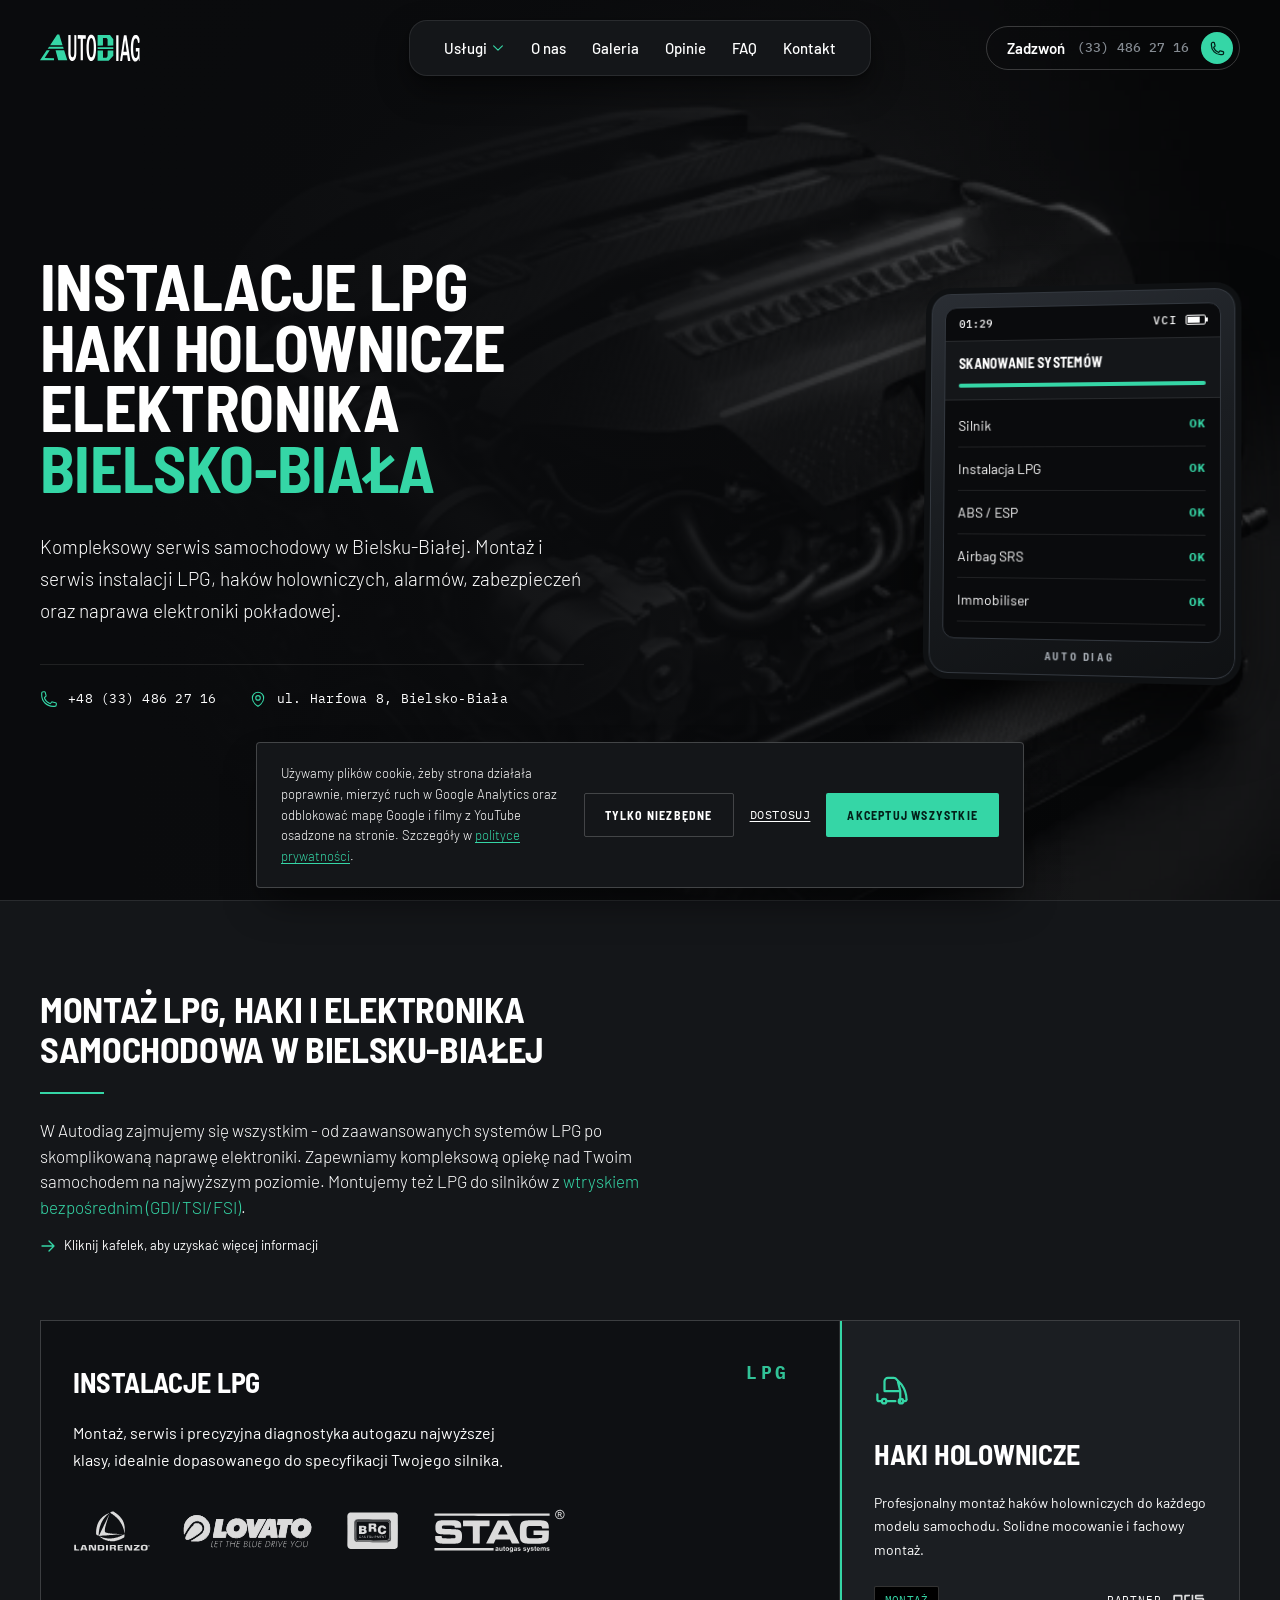
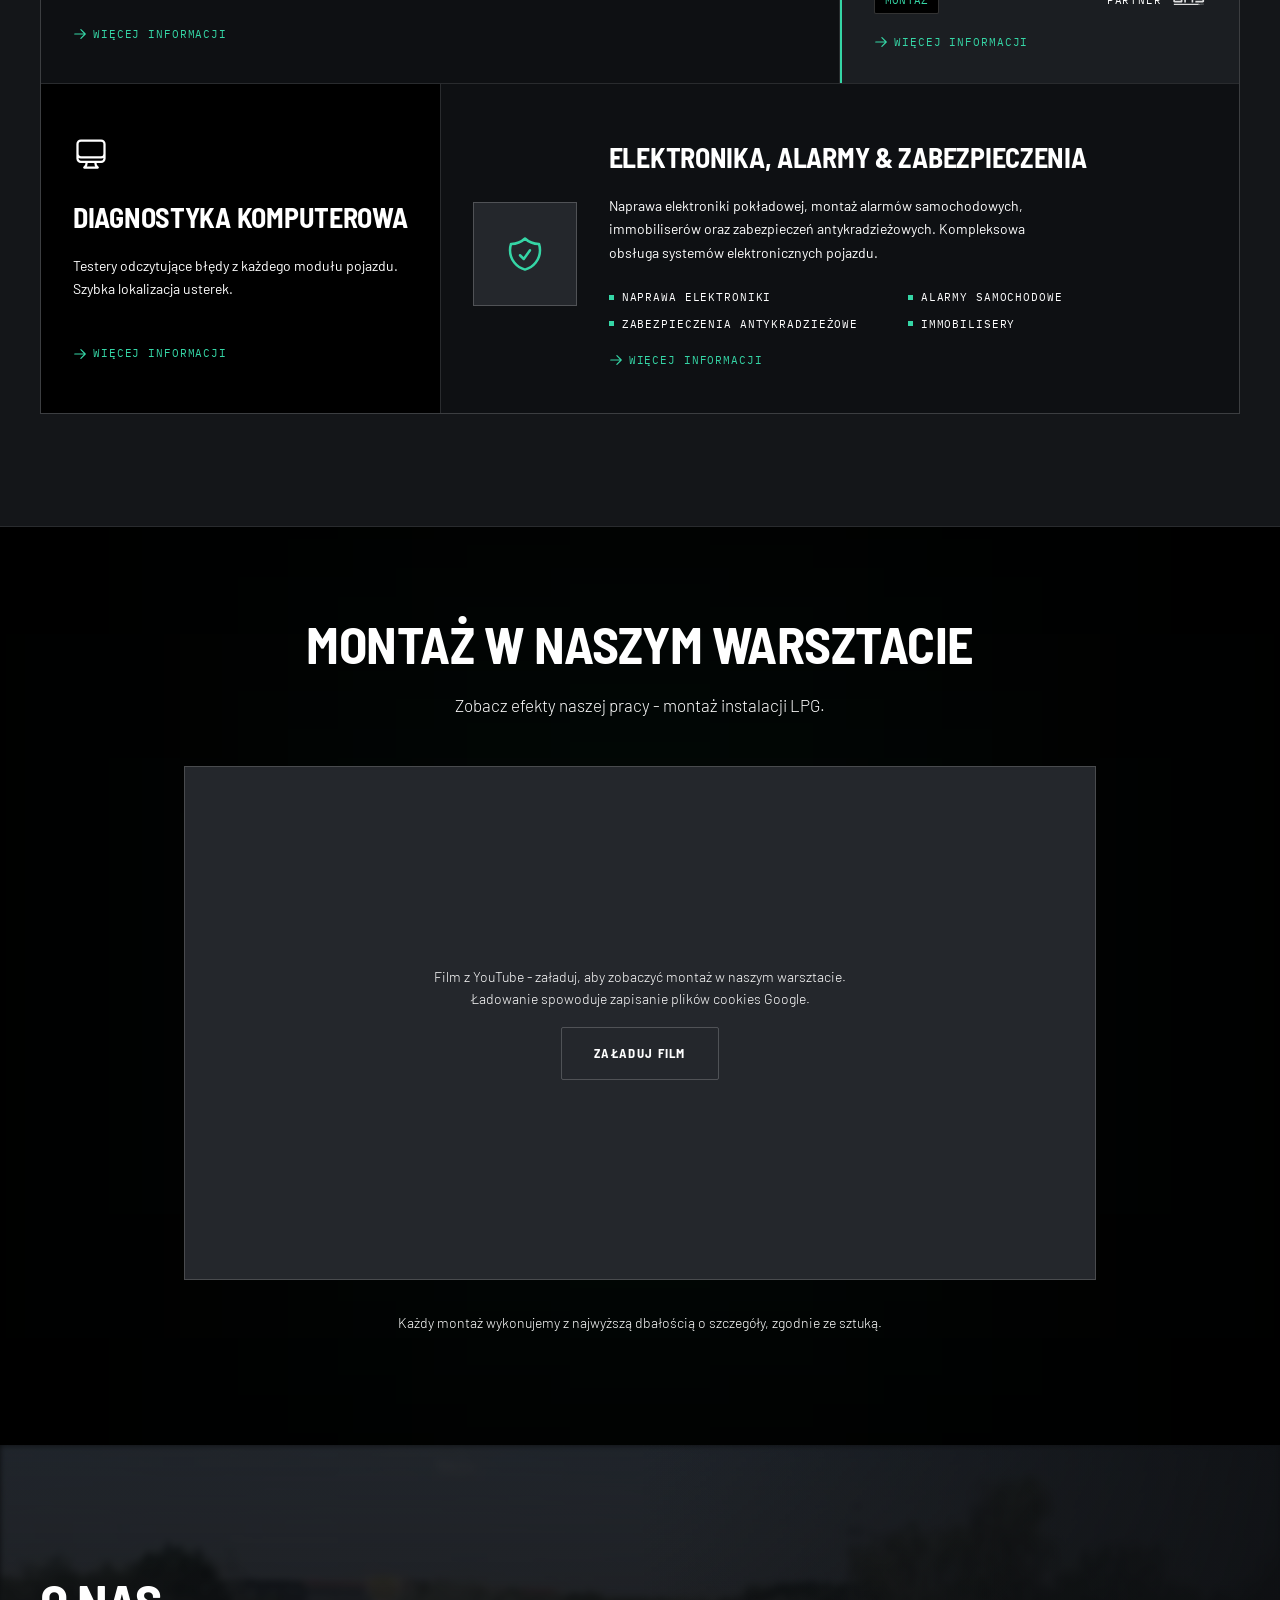
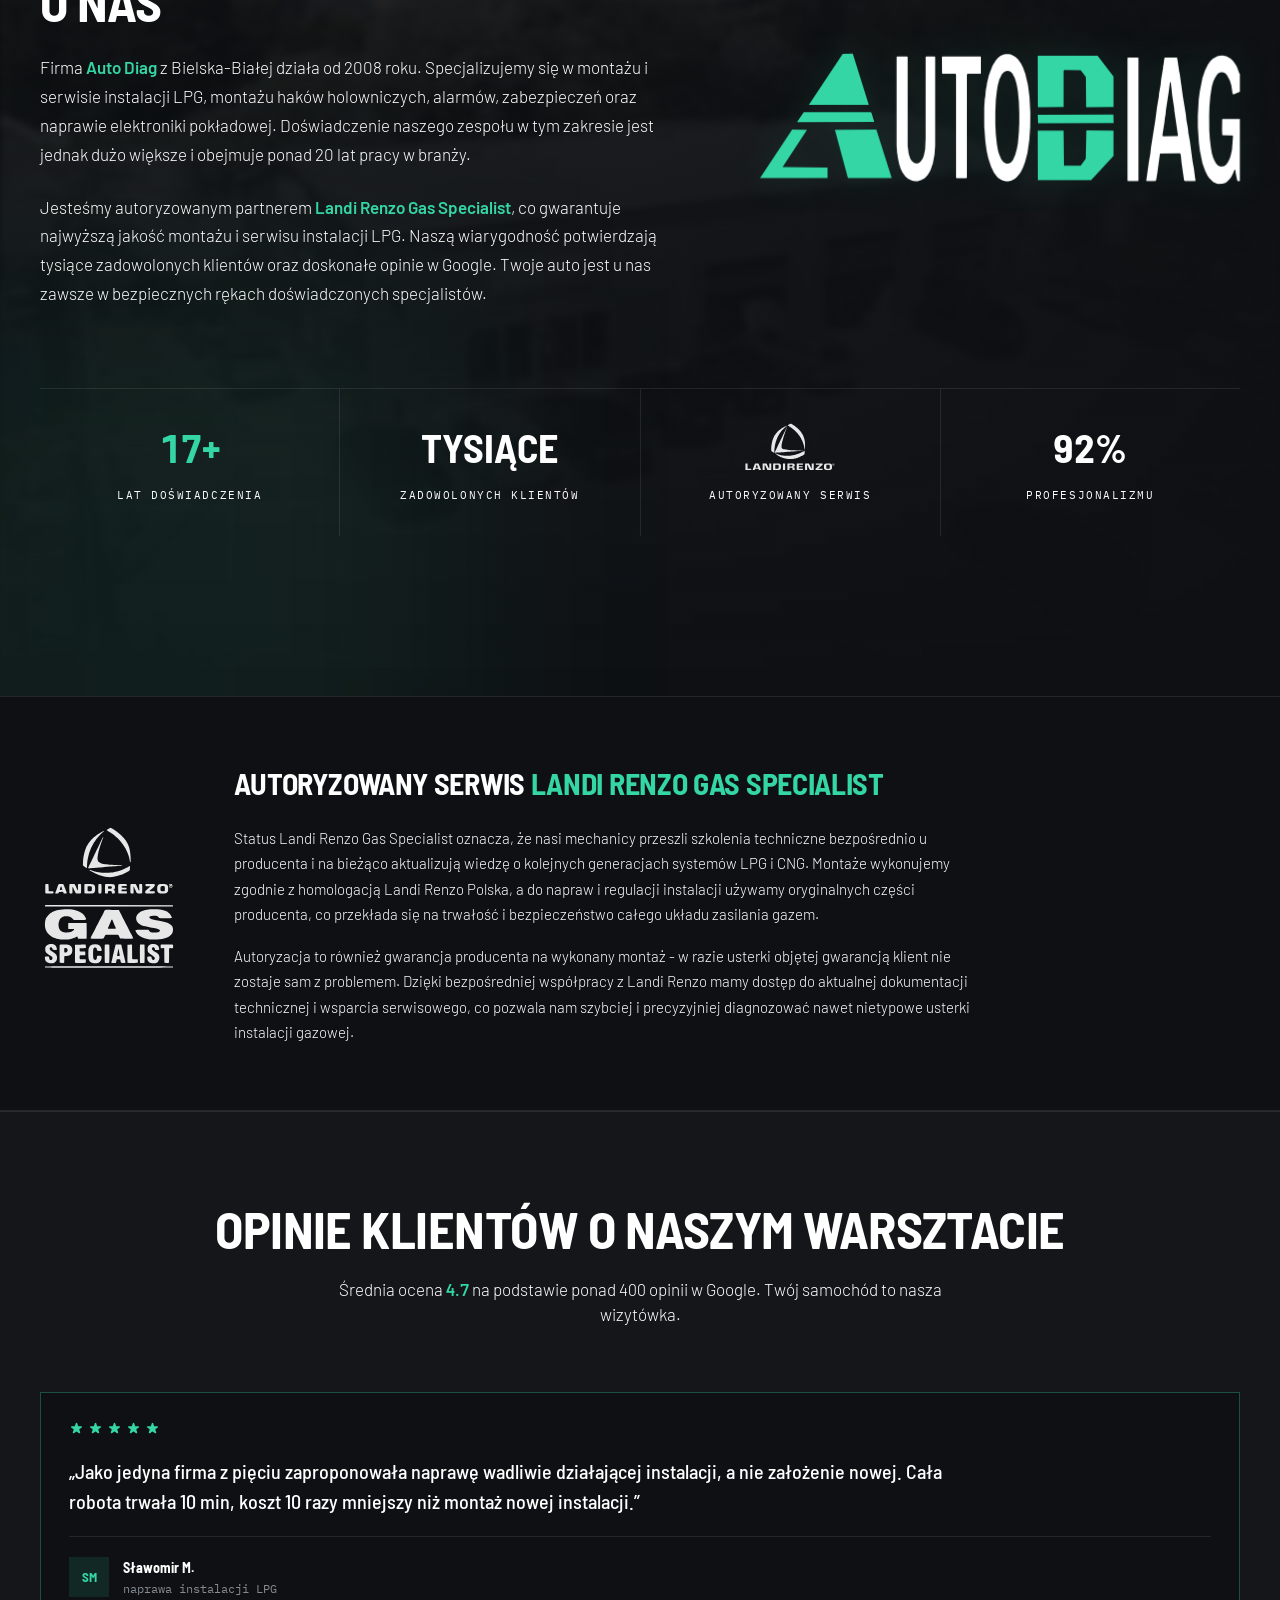
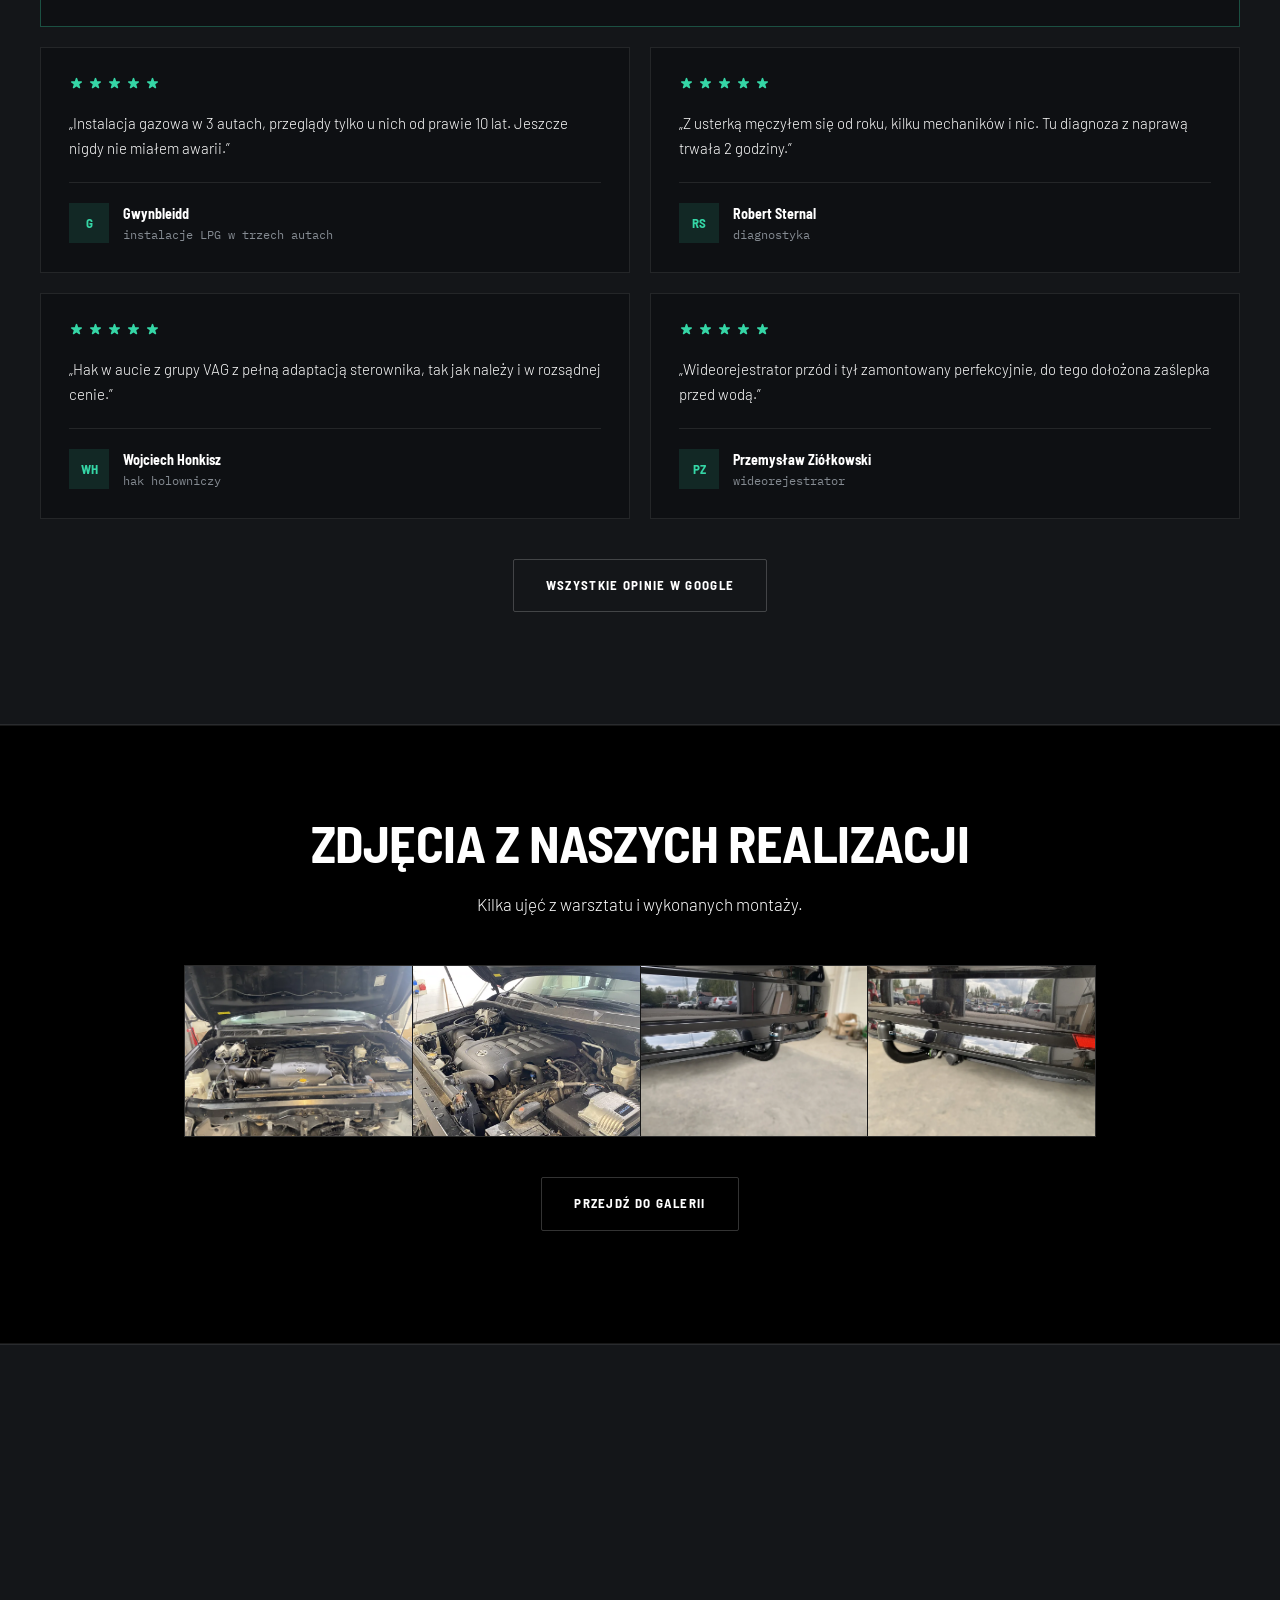
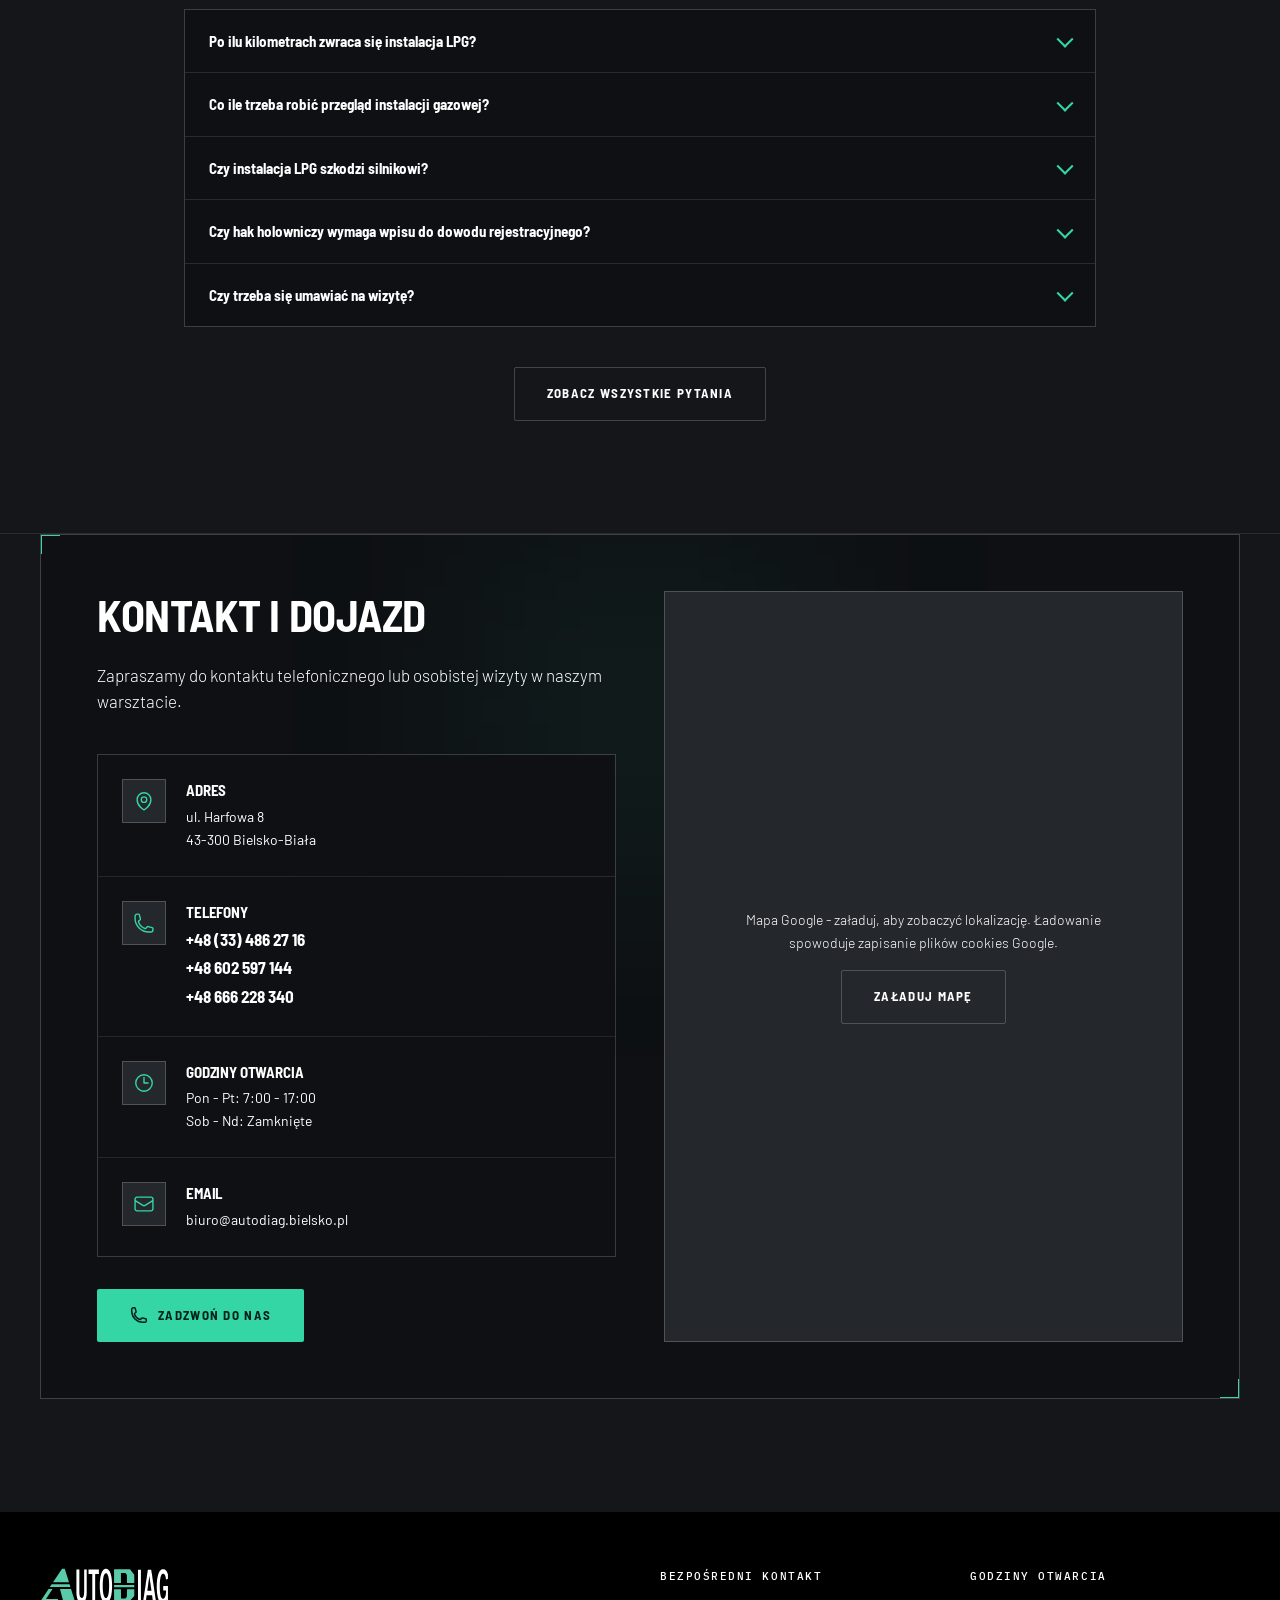
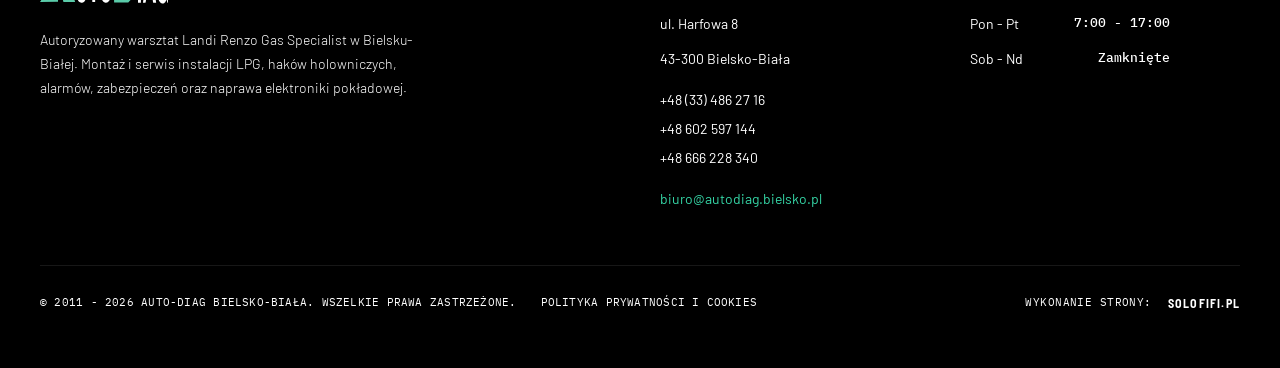
==== commit dec05463: "nowe menu, bez podtytulu w hero" ====
--- a/index.html
+++ b/index.html
@@ -32,7 +32,7 @@
 
 <link rel="stylesheet" href="css/fonts.css?v=e96d44db">
 <link rel="preload" as="image" href="images/engine.webp" fetchpriority="high">
-<link rel="stylesheet" href="css/style.css?v=03b00a5c">
+<link rel="stylesheet" href="css/style.css?v=edb11751">
 
 <script type="application/ld+json">
 {
@@ -124,10 +124,22 @@
           <svg class="site-header__dropdown-icon" viewBox="0 0 24 24" fill="none" stroke="currentColor" stroke-width="2"><path stroke-linecap="round" stroke-linejoin="round" d="m19.5 8.25-7.5 7.5-7.5-7.5"/></svg>
         </a>
         <div class="site-header__dropdown-menu">
-          <a href="/instalacje-lpg" class="site-header__dropdown-link">Instalacje LPG</a>
-          <a href="/haki-holownicze" class="site-header__dropdown-link">Haki holownicze</a>
-          <a href="/diagnostyka-komputerowa" class="site-header__dropdown-link">Diagnostyka</a>
-          <a href="/elektronika-alarmy" class="site-header__dropdown-link">Elektronika i alarmy</a>
+          <a href="/instalacje-lpg" class="site-header__dropdown-link">
+            <span class="site-header__dropdown-tile"><svg viewBox="0 0 24 24" fill="none" stroke="currentColor" stroke-width="1.5" stroke-linecap="round" stroke-linejoin="round" aria-hidden="true"><path d="M4 20V5a2 2 0 0 1 2-2h6a2 2 0 0 1 2 2v15M3 20h12M4 9h10M14 8h2a2 2 0 0 1 2 2v6a1.5 1.5 0 0 0 3 0V8l-3-3"/></svg></span>
+            <span class="site-header__dropdown-text"><span class="site-header__dropdown-title">Instalacje LPG</span><span class="site-header__dropdown-desc">Montaż i serwis instalacji gazowych</span></span>
+          </a>
+          <a href="/haki-holownicze" class="site-header__dropdown-link">
+            <span class="site-header__dropdown-tile"><svg viewBox="0 0 24 24" fill="none" stroke="currentColor" stroke-width="1.5" stroke-linecap="round" stroke-linejoin="round" aria-hidden="true"><circle cx="17" cy="6" r="3"/><path d="M17 9v4a3 3 0 0 1-3 3H3M8 16v4M5 20h6"/></svg></span>
+            <span class="site-header__dropdown-text"><span class="site-header__dropdown-title">Haki holownicze</span><span class="site-header__dropdown-desc">Stałe i wypinane, z homologacją E20</span></span>
+          </a>
+          <a href="/diagnostyka-komputerowa" class="site-header__dropdown-link">
+            <span class="site-header__dropdown-tile"><svg viewBox="0 0 24 24" fill="none" stroke="currentColor" stroke-width="1.5" stroke-linecap="round" stroke-linejoin="round" aria-hidden="true"><rect x="3" y="4" width="18" height="13" rx="2"/><path d="M7 11h2l1.5-3 3 6 1.5-3h2M9 21h6M12 17v4"/></svg></span>
+            <span class="site-header__dropdown-text"><span class="site-header__dropdown-title">Diagnostyka</span><span class="site-header__dropdown-desc">Odczyt błędów i analiza parametrów</span></span>
+          </a>
+          <a href="/elektronika-alarmy" class="site-header__dropdown-link">
+            <span class="site-header__dropdown-tile"><svg viewBox="0 0 24 24" fill="none" stroke="currentColor" stroke-width="1.5" stroke-linecap="round" stroke-linejoin="round" aria-hidden="true"><path d="M12 3l7 3v5c0 4.5-3 8.3-7 10-4-1.7-7-5.5-7-10V6l7-3z"/><path d="M12.5 7.5 10 12h4l-2.5 4.5"/></svg></span>
+            <span class="site-header__dropdown-text"><span class="site-header__dropdown-title">Elektronika i alarmy</span><span class="site-header__dropdown-desc">Alarmy, zabezpieczenia, elektronika</span></span>
+          </a>
         </div>
       </div>
       <a href="/#o-nas" class="site-header__link">O nas</a>
@@ -135,12 +147,13 @@
       <a href="/#opinie" class="site-header__link">Opinie</a>
       <a href="/faq" class="site-header__link">FAQ</a>
       <a href="/#kontakt" class="site-header__link">Kontakt</a>
-      <a href="tel:+48334862716" class="btn btn--primary site-header__cta">Zadzwoń<span class="site-header__cta-number">(33) 486 27 16</span></a>
-    </div>
+    </div>
+
+    <a href="tel:+48334862716" class="site-header__cta">Zadzwoń<span class="site-header__cta-number">(33) 486 27 16</span><span class="site-header__cta-icon"><svg viewBox="0 0 24 24" fill="none" stroke="currentColor" stroke-width="2" aria-hidden="true"><path stroke-linecap="round" stroke-linejoin="round" d="M2.25 6.75c0 8.284 6.716 15 15 15h2.25a2.25 2.25 0 002.25-2.25v-1.372c0-.516-.351-.966-.852-1.091l-4.423-1.106c-.44-.11-.902.055-1.173.417l-.97 1.293c-.282.376-.769.542-1.21.38a12.035 12.035 0 01-7.143-7.143c-.162-.441.004-.928.38-1.21l1.293-.97c.363-.271.527-.734.417-1.173L6.963 3.102a1.125 1.125 0 00-1.091-.852H4.5A2.25 2.25 0 002.25 4.5v2.25z"/></svg></span></a>
 
     <div class="site-header__actions">
       <a href="tel:+48334862716" class="site-header__call" aria-label="Zadzwoń: +48 (33) 486 27 16"><svg viewBox="0 0 24 24" fill="none" stroke="currentColor" stroke-width="1.5" aria-hidden="true"><path stroke-linecap="round" stroke-linejoin="round" d="M2.25 6.75c0 8.284 6.716 15 15 15h2.25a2.25 2.25 0 002.25-2.25v-1.372c0-.516-.351-.966-.852-1.091l-4.423-1.106c-.44-.11-.902.055-1.173.417l-.97 1.293c-.282.376-.769.542-1.21.38a12.035 12.035 0 01-7.143-7.143c-.162-.441.004-.928.38-1.21l1.293-.97c.363-.271.527-.734.417-1.173L6.963 3.102a1.125 1.125 0 00-1.091-.852H4.5A2.25 2.25 0 002.25 4.5v2.25z"/></svg></a>
-      <button class="site-header__burger" id="burgerBtn" aria-label="Menu" aria-expanded="false">
+      <button class="site-header__burger" id="burgerBtn" aria-label="Menu" aria-expanded="false" aria-controls="mobileMenu">
         <span class="site-header__burger-line"></span>
         <span class="site-header__burger-line"></span>
         <span class="site-header__burger-line"></span>
@@ -150,15 +163,25 @@
 
   <div class="site-header__mobile" id="mobileMenu">
     <div class="site-header__mobile-inner">
-      <a href="/instalacje-lpg" class="site-header__mobile-link">Instalacje LPG</a>
-      <a href="/haki-holownicze" class="site-header__mobile-link">Haki holownicze</a>
-      <a href="/diagnostyka-komputerowa" class="site-header__mobile-link">Diagnostyka</a>
-      <a href="/elektronika-alarmy" class="site-header__mobile-link">Elektronika i alarmy</a>
-      <a href="/#o-nas" class="site-header__mobile-link">O nas</a>
-      <a href="/galeria" class="site-header__mobile-link">Galeria</a>
-      <a href="/#opinie" class="site-header__mobile-link">Opinie</a>
-      <a href="/faq" class="site-header__mobile-link">FAQ</a>
-      <a href="/#kontakt" class="site-header__mobile-link">Kontakt</a>
+      <div class="site-header__mobile-item site-header__mobile-group">
+        <button type="button" class="site-header__mobile-link site-header__mobile-toggle" aria-expanded="false" aria-controls="mobileServices">
+          Usługi
+          <svg class="site-header__mobile-chevron" viewBox="0 0 24 24" fill="none" stroke="currentColor" stroke-width="2" aria-hidden="true"><path stroke-linecap="round" stroke-linejoin="round" d="m19.5 8.25-7.5 7.5-7.5-7.5"/></svg>
+        </button>
+        <div class="site-header__mobile-sub" id="mobileServices">
+          <div class="site-header__mobile-sub-inner">
+            <a href="/instalacje-lpg" class="site-header__mobile-sublink"><span class="site-header__dropdown-tile"><svg viewBox="0 0 24 24" fill="none" stroke="currentColor" stroke-width="1.5" stroke-linecap="round" stroke-linejoin="round" aria-hidden="true"><path d="M4 20V5a2 2 0 0 1 2-2h6a2 2 0 0 1 2 2v15M3 20h12M4 9h10M14 8h2a2 2 0 0 1 2 2v6a1.5 1.5 0 0 0 3 0V8l-3-3"/></svg></span>Instalacje LPG</a>
+            <a href="/haki-holownicze" class="site-header__mobile-sublink"><span class="site-header__dropdown-tile"><svg viewBox="0 0 24 24" fill="none" stroke="currentColor" stroke-width="1.5" stroke-linecap="round" stroke-linejoin="round" aria-hidden="true"><circle cx="17" cy="6" r="3"/><path d="M17 9v4a3 3 0 0 1-3 3H3M8 16v4M5 20h6"/></svg></span>Haki holownicze</a>
+            <a href="/diagnostyka-komputerowa" class="site-header__mobile-sublink"><span class="site-header__dropdown-tile"><svg viewBox="0 0 24 24" fill="none" stroke="currentColor" stroke-width="1.5" stroke-linecap="round" stroke-linejoin="round" aria-hidden="true"><rect x="3" y="4" width="18" height="13" rx="2"/><path d="M7 11h2l1.5-3 3 6 1.5-3h2M9 21h6M12 17v4"/></svg></span>Diagnostyka</a>
+            <a href="/elektronika-alarmy" class="site-header__mobile-sublink"><span class="site-header__dropdown-tile"><svg viewBox="0 0 24 24" fill="none" stroke="currentColor" stroke-width="1.5" stroke-linecap="round" stroke-linejoin="round" aria-hidden="true"><path d="M12 3l7 3v5c0 4.5-3 8.3-7 10-4-1.7-7-5.5-7-10V6l7-3z"/><path d="M12.5 7.5 10 12h4l-2.5 4.5"/></svg></span>Elektronika i alarmy</a>
+          </div>
+        </div>
+      </div>
+      <a href="/#o-nas" class="site-header__mobile-item site-header__mobile-link">O nas</a>
+      <a href="/galeria" class="site-header__mobile-item site-header__mobile-link">Galeria</a>
+      <a href="/#opinie" class="site-header__mobile-item site-header__mobile-link">Opinie</a>
+      <a href="/faq" class="site-header__mobile-item site-header__mobile-link">FAQ</a>
+      <a href="/#kontakt" class="site-header__mobile-item site-header__mobile-link">Kontakt</a>
 
       <div class="site-header__mobile-calls">
         <p class="site-header__mobile-calls-label">Zadzwoń do nas</p>
@@ -186,10 +209,6 @@
         <span class="hero__title-line hero__title-line--pop" style="--pop:1.1s"><span>Elektronika</span></span>
         <span class="hero__title-line hero__title-line--pop text-primary" style="--pop:1.5s"><span>Bielsko-Biała</span></span>
       </h1>
-
-      <p class="hero__subtitle hero-anim hero-anim--slide" style="--delay:0.15s" data-edit-id="hero-subtitle">
-        Twój samochód w najlepszych rękach.
-      </p>
 
       <p class="hero__lead hero-anim hero-anim--slide" style="--delay:0.2s" data-edit-id="hero-lead">
         Kompleksowy serwis samochodowy w Bielsku-Białej. Montaż i serwis instalacji LPG, haków holowniczych, alarmów, zabezpieczeń oraz naprawa elektroniki pokładowej.
@@ -758,7 +777,7 @@
   </div>
 </div>
 
-<script src="js/main.js?v=bde859b3"></script>
+<script src="js/main.js?v=01be3f6e"></script>
 <script src="js/consent.js?v=1b55cb41"></script>
 <script src="js/tracking.js?v=b3a6cda3"></script>
 <!-- Cloudflare Web Analytics --><script type="module" src="https://static.cloudflareinsights.com/beacon.min.js" data-cf-beacon='{"token": "d187a69e90bf447f9bc49c163aadb749"}'></script><!-- End Cloudflare Web Analytics -->
--- a/css/style.css
+++ b/css/style.css
@@ -32,12 +32,20 @@
   --font-head: "Barlow Semi Condensed", ui-sans-serif, system-ui, sans-serif;
   --font-mono: "IBM Plex Mono", ui-monospace, "SF Mono", Menlo, monospace;
 
-  --header-bg:        rgba(10, 11, 13, 0.96);
+  --shadow-float:     0 14px 32px rgba(0, 0, 0, 0.45), 0 2px 5px rgba(0, 0, 0, 0.35);
+  --shadow-pop:       0 4px 10px rgba(0, 0, 0, 0.35), 0 24px 48px rgba(0, 0, 0, 0.55);
 
   --r-sm: 2px;
   --r-md: 4px;
+  --r-item: 8px;
+  --r-tile: 10px;
+  --r-lg: 18px;
+  --r-full: 999px;
 
   --ease: cubic-bezier(0.2, 0, 0, 1);
+  --ease-out: cubic-bezier(0.22, 1, 0.36, 1);
+  --ease-pop: cubic-bezier(0.16, 1, 0.3, 1);
+  --ease-in-out: cubic-bezier(0.65, 0, 0.35, 1);
 
   --container-max: 80rem;
   --container-max-narrow: 62rem;
@@ -54,7 +62,7 @@
   -webkit-font-smoothing: antialiased;
   text-rendering: optimizeLegibility;
 }
-html.has-mobile-menu-open, body.has-mobile-menu-open { overflow: hidden; height: 100%; }
+html.has-mobile-menu-open, body.has-mobile-menu-open { overflow: hidden; }
 h1, h2, h3, h4, p, ul, figure { margin: 0; padding: 0; }
 ul { list-style: none; }
 a { color: var(--accent); text-decoration: none; }
@@ -173,40 +181,62 @@
 
 .site-header {
   position: fixed; top: 0; left: 0; right: 0; z-index: 50; width: 100%;
-  transition: background-color 0.25s var(--ease), border-color 0.25s var(--ease);
+  transition: background-color 0.25s var(--ease), border-color 0.25s var(--ease), transform 0.45s var(--ease-out);
   background-color: transparent;
   border-bottom: 1px solid transparent;
 }
-.site-header.is-scrolled {
-  background-color: var(--header-bg);
-  border-bottom-color: var(--border);
-}
+.site-header.is-hidden { transform: translateY(-100%); }
+.site-header.is-scrolled .site-header__logo { opacity: 0; transform: translateY(-6px); pointer-events: none; }
+html.has-mobile-menu-open .site-header__logo { opacity: 1; transform: none; pointer-events: auto; }
 
 .site-header__inner {
   display: flex; justify-content: space-between; align-items: center;
   max-width: var(--container-max); margin-inline: auto; padding-inline: 1.5rem; height: 4.75rem;
 }
+@media (min-width: 768px) {
+  .site-header__inner { display: grid; grid-template-columns: 1fr auto 1fr; gap: 1rem; height: 6rem; }
+}
 @media (min-width: 1024px) { .site-header__inner { padding-inline: 2.5rem; } }
 
-.site-header__logo { display: flex; align-items: center; gap: 0.75rem; }
+.site-header__logo {
+  position: relative; z-index: 50; display: flex; align-items: center; gap: 0.75rem; justify-self: start;
+  transition: opacity 0.35s var(--ease-out), transform 0.35s var(--ease-out);
+}
 .site-header__logo svg { height: 1.75rem; width: auto; }
 .brand-logo__green { fill: var(--accent); }
 .brand-logo__white { fill: var(--fg); }
 
-.site-header__nav { display: none; align-self: stretch; align-items: center; gap: 1.5rem; }
-@media (min-width: 1024px) { .site-header__nav { gap: 2rem; } }
+.site-header__nav {
+  position: relative; display: none; align-items: center; gap: 0.125rem;
+  height: 3.5rem; padding-inline: 1rem;
+  background-color: var(--surface); border: 1px solid var(--border); border-radius: var(--r-lg);
+  box-shadow: var(--shadow-float);
+}
+@media (min-width: 1024px) { .site-header__nav { gap: 0.375rem; padding-inline: 1.5rem; } }
 .site-header__link {
-  font-family: var(--font-sans); font-size: 0.875rem; font-weight: 500; line-height: 1.25rem; color: var(--fg);
-  transition: color 0.15s var(--ease);
+  display: inline-flex; align-items: center; padding: 0.375rem 0.625rem; border-radius: var(--r-item);
+  font-family: var(--font-sans); font-size: 0.9375rem; font-weight: 500; line-height: 1.25rem; color: var(--fg);
+  transition: color 0.35s var(--ease-out), background-color 0.35s var(--ease-out);
 }
 .site-header__link:hover { color: var(--accent); }
 .site-header__cta {
-  display: inline-block; margin-left: 0.5rem; height: 2.25rem; padding: 0 1rem; line-height: 2.125rem; white-space: nowrap;
-  font-family: var(--font-sans); font-size: 0.875rem; font-weight: 600; text-transform: none; letter-spacing: 0;
-  transition: background-color 0.15s var(--ease);
-}
-.site-header__cta-number { display: none; margin-left: 0.5rem; font-family: var(--font-mono); font-size: 0.8125rem; font-weight: 500; font-variant-numeric: tabular-nums; }
+  display: none; justify-self: end; align-items: center; gap: 0.75rem;
+  height: 2.75rem; padding: 0 0.375rem 0 1.25rem; white-space: nowrap;
+  border: 1px solid var(--border-strong); border-radius: var(--r-full); color: var(--fg);
+  font-family: var(--font-sans); font-size: 0.9375rem; font-weight: 600;
+  transition: border-color 0.2s var(--ease), background-color 0.2s var(--ease);
+}
+.site-header__cta:hover { border-color: var(--accent); color: var(--fg); }
+.site-header__cta-number { display: none; font-family: var(--font-mono); font-size: 0.8125rem; font-weight: 500; font-variant-numeric: tabular-nums; color: var(--fg-faint); }
 @media (min-width: 1024px) { .site-header__cta-number { display: inline; } }
+.site-header__cta-icon {
+  display: flex; align-items: center; justify-content: center; height: 2rem; width: 2rem;
+  border-radius: var(--r-full); background-color: var(--accent); color: var(--on-accent);
+  transition: background-color 0.2s var(--ease), transform 0.2s var(--ease);
+}
+.site-header__cta-icon svg { height: 0.9375rem; width: 0.9375rem; }
+.site-header__cta:hover .site-header__cta-icon { background-color: var(--accent-strong); transform: rotate(-12deg); }
+@media (min-width: 768px) { .site-header__cta { display: inline-flex; } }
 
 .site-header__link:focus-visible,
 .site-header__cta:focus-visible,
@@ -217,57 +247,113 @@
 
 @media (min-width: 768px) { .site-header__nav { display: flex; } }
 
-.site-header__actions { display: flex; align-items: center; gap: 0.5rem; }
+.site-header__actions {
+  position: relative; z-index: 50; display: flex; align-items: center;
+  background-color: var(--surface); border: 1px solid var(--border); border-radius: var(--r-lg);
+  box-shadow: var(--shadow-float);
+}
+.site-header__actions::after {
+  content: ""; position: absolute; left: 50%; top: 50%; width: 1px; height: 1.125rem;
+  transform: translateY(-50%); background-color: var(--border-strong); pointer-events: none;
+}
 @media (min-width: 768px) { .site-header__actions { display: none; } }
 
 .site-header__call {
-  display: flex; height: 2.75rem; width: 2.75rem; align-items: center; justify-content: center;
-  border-radius: var(--r-sm); background-color: var(--accent); color: var(--on-accent);
-  transition: background-color 0.15s var(--ease);
-}
-.site-header__call:hover { background-color: var(--accent-strong); color: var(--on-accent); }
-.site-header__call svg { height: 1.125rem; width: 1.125rem; }
+  display: flex; height: 3rem; width: 3rem; align-items: center; justify-content: center;
+  color: var(--accent); transition: color 0.2s var(--ease);
+}
+.site-header__call:hover { color: var(--accent-strong); }
+.site-header__call svg { height: 1.25rem; width: 1.25rem; }
 
 .site-header__burger {
-  position: relative; z-index: 50; display: flex; height: 2.75rem; width: 2.75rem;
-  align-items: center; justify-content: center; color: var(--fg);
+  position: relative; display: flex; height: 3rem; width: 3rem;
+  align-items: center; justify-content: center; color: var(--accent);
 }
 .site-header__burger-line {
   position: absolute; display: block; width: 1.375rem; height: 2px;
   background-color: currentColor; border-radius: 1px; transform-origin: center;
-  transition: transform 0.25s var(--ease), opacity 0.25s var(--ease);
-}
-.site-header__burger-line:nth-child(1) { transform: translateY(-6px); }
+  transition: transform 0.4s var(--ease-out), opacity 0.2s var(--ease);
+}
+.site-header__burger-line:nth-child(1) { transform: translateY(-7px); }
 .site-header__burger-line:nth-child(2) { transform: translateY(0); }
-.site-header__burger-line:nth-child(3) { transform: translateY(6px); }
-.site-header__burger.is-open .site-header__burger-line:nth-child(1) { transform: translateY(0) rotate(45deg); }
-.site-header__burger.is-open .site-header__burger-line:nth-child(2) { transform: scaleX(0); opacity: 0; }
-.site-header__burger.is-open .site-header__burger-line:nth-child(3) { transform: translateY(0) rotate(-45deg); }
+.site-header__burger-line:nth-child(3) { transform: translateY(7px); }
+.site-header__burger.is-open .site-header__burger-line:nth-child(1) { transform: rotate(45deg); }
+.site-header__burger.is-open .site-header__burger-line:nth-child(2) { transform: scaleX(0.3); opacity: 0; }
+.site-header__burger.is-open .site-header__burger-line:nth-child(3) { transform: rotate(-45deg); }
 
 @media (min-width: 768px) { .site-header__burger { display: none; } }
 
 .site-header__mobile {
-  position: absolute; inset-inline: 0; top: 0; z-index: 40;
-  max-height: 100vh; max-height: 100dvh; overflow-y: auto; -webkit-overflow-scrolling: touch;
+  position: fixed; inset: 0; z-index: 40;
+  overflow-y: auto; overscroll-behavior: contain; -webkit-overflow-scrolling: touch;
   background-color: var(--bg);
-  box-shadow: 0 20px 40px -12px rgba(0,0,0,0.6);
+  visibility: hidden;
+  clip-path: circle(0 at var(--menu-x, calc(100% - 3rem)) var(--menu-y, 2.375rem));
+  transition: clip-path 0.7s var(--ease-in-out), visibility 0s linear 0.7s;
+}
+.site-header__mobile.is-open {
+  visibility: visible;
+  clip-path: circle(150% at var(--menu-x, calc(100% - 3rem)) var(--menu-y, 2.375rem));
+  transition: clip-path 0.8s var(--ease-in-out), visibility 0s;
+}
+@media (min-width: 768px) { .site-header__mobile { display: none; } }
+
+.site-header__mobile-inner {
+  display: flex; flex-direction: column; min-height: 100%;
+  padding: 6.5rem 1.5rem calc(2rem + env(safe-area-inset-bottom));
+}
+.site-header__mobile-item {
   border-bottom: 1px solid var(--border);
-  opacity: 0; transform: translateY(-8px); pointer-events: none;
-  transition: opacity 0.25s var(--ease), transform 0.25s var(--ease);
-}
-.site-header__mobile.is-open { opacity: 1; transform: translateY(0); pointer-events: auto; }
-@media (min-width: 768px) { .site-header__mobile { display: none; } }
-
-.site-header__mobile-inner { display: flex; flex-direction: column; gap: 0.25rem; padding: 6rem 1.5rem 2rem; }
+  opacity: 0; transform: translateY(24px);
+  transition: opacity 0.6s var(--ease-pop), transform 0.9s var(--ease-pop);
+}
+.site-header__mobile.is-open .site-header__mobile-item { opacity: 1; transform: none; }
+.site-header__mobile.is-open .site-header__mobile-item:nth-child(1) { transition-delay: 0.25s; }
+.site-header__mobile.is-open .site-header__mobile-item:nth-child(2) { transition-delay: 0.31s; }
+.site-header__mobile.is-open .site-header__mobile-item:nth-child(3) { transition-delay: 0.37s; }
+.site-header__mobile.is-open .site-header__mobile-item:nth-child(4) { transition-delay: 0.43s; }
+.site-header__mobile.is-open .site-header__mobile-item:nth-child(5) { transition-delay: 0.49s; }
+.site-header__mobile.is-open .site-header__mobile-item:nth-child(6) { transition-delay: 0.55s; }
 .site-header__mobile-link {
-  border-radius: var(--r-sm); border: 1px solid transparent; padding: 0.75rem 1rem;
-  font-family: var(--font-sans); font-size: 1rem; font-weight: 500; line-height: 1.5rem; color: var(--fg);
-  transition: background-color 0.15s var(--ease), border-color 0.15s var(--ease);
-}
-.site-header__mobile-link:hover { background-color: var(--surface-high); border-color: var(--border); }
-
-.site-header__mobile-calls { margin-top: 1.5rem; display: flex; flex-direction: column; gap: 0.5rem; }
-.site-header__mobile-calls-label { padding-inline: 1rem; font-size: 0.8125rem; color: var(--fg-faint); }
+  display: flex; align-items: center; justify-content: space-between; width: 100%;
+  padding: 1rem 0; text-align: left;
+  font-family: var(--font-head); font-size: 1.625rem; font-weight: 700; line-height: 1.2;
+  text-transform: uppercase; letter-spacing: -0.01em; color: var(--fg);
+  transition: color 0.35s var(--ease-out);
+}
+.site-header__mobile-link:hover { color: var(--accent); }
+.site-header__mobile-chevron {
+  height: 1rem; width: 1rem; margin-right: 0.75rem; color: var(--accent);
+  transition: transform 0.6s var(--ease-pop);
+}
+.site-header__mobile-toggle[aria-expanded="true"] { color: var(--accent); }
+.site-header__mobile-toggle[aria-expanded="true"] .site-header__mobile-chevron { transform: rotate(180deg); }
+.site-header__mobile-sub {
+  display: grid; grid-template-rows: 0fr;
+  transition: grid-template-rows 0.6s var(--ease-pop);
+}
+.site-header__mobile-group.is-open .site-header__mobile-sub { grid-template-rows: 1fr; }
+.site-header__mobile-sub-inner { overflow: hidden; display: flex; flex-direction: column; }
+.site-header__mobile-group.is-open .site-header__mobile-sub-inner { padding-bottom: 1rem; }
+.site-header__mobile-sublink {
+  display: flex; align-items: center; gap: 0.75rem; padding: 0.5rem 0;
+  font-family: var(--font-sans); font-size: 1.0625rem; font-weight: 500; color: var(--fg);
+  transition: color 0.22s var(--ease);
+}
+.site-header__mobile-sublink .site-header__dropdown-tile { height: 2.5rem; width: 2.5rem; }
+.site-header__mobile-sublink:hover { color: var(--accent); }
+.site-header__mobile-sublink:hover .site-header__dropdown-tile { color: var(--accent); border-color: var(--accent-border); background-color: var(--accent-dim); }
+.site-header__mobile-sublink:focus-visible { outline: 2px solid var(--accent); outline-offset: 2px; }
+
+.site-header__mobile-calls {
+  margin-top: auto; padding-top: 2.5rem; display: flex; flex-direction: column; gap: 0.5rem;
+  opacity: 0; transition: opacity 0.6s var(--ease-pop);
+}
+.site-header__mobile.is-open .site-header__mobile-calls { opacity: 1; transition-delay: 0.6s; }
+.site-header__mobile-calls-label { font-size: 0.8125rem; color: var(--fg-faint); }
+@media (prefers-reduced-motion: reduce) {
+  .site-header__mobile, .site-header__mobile.is-open, .site-header__mobile-item, .site-header__mobile-calls { transition-duration: 0.01s; transition-delay: 0s; }
+}
 .site-header__mobile-call {
   display: flex; align-items: center; gap: 0.75rem; border-radius: var(--r-sm);
   border: 1px solid var(--border); padding: 0.75rem 1rem;
@@ -329,12 +415,6 @@
 @media (prefers-reduced-motion: reduce) {
   .hero__title-line--pop > span { animation: none; transform: none; }
 }
-
-.hero__subtitle {
-  font-family: var(--font-head); font-weight: 500; color: var(--fg-muted);
-  font-size: 1.25rem; letter-spacing: -0.01em; margin-top: -1.25rem; margin-bottom: 1.75rem;
-}
-@media (min-width: 768px) { .hero__subtitle { font-size: 1.5rem; } }
 
 .hero__lead {
   color: var(--fg-muted); font-size: 1.0625rem; font-weight: 300; max-width: 34rem; line-height: 1.7;
@@ -1197,21 +1277,26 @@
 
 /* ---------- header: usługi dropdown ---------- */
 
-.site-header__dropdown { position: relative; display: flex; align-items: center; align-self: stretch; }
-.site-header__dropdown-toggle { display: inline-flex; align-items: center; gap: 0.25rem; }
-.site-header__dropdown-icon { height: 1rem; width: 1rem; stroke-width: 1.5; transition: transform 0.15s var(--ease); }
+.site-header__dropdown { position: static; display: flex; align-items: center; align-self: stretch; }
+.site-header__dropdown-toggle { gap: 0.25rem; }
+.site-header__dropdown-icon { height: 0.875rem; width: 0.875rem; stroke-width: 2; color: var(--accent); transition: transform 0.35s var(--ease-out); }
+.site-header__dropdown:hover .site-header__dropdown-toggle,
+.site-header__dropdown:focus-within .site-header__dropdown-toggle { background-color: var(--surface-high); color: var(--accent); }
 .site-header__dropdown:hover .site-header__dropdown-icon,
 .site-header__dropdown:focus-within .site-header__dropdown-icon { transform: rotate(180deg); }
 
 .site-header__dropdown-menu {
-  position: absolute; top: 100%; left: 50%; transform: translate(-50%, 4px);
-  min-width: 13rem; padding: 0.5rem;
-  background-color: var(--bg-raised);
-  border: 1px solid var(--border); border-radius: var(--r-md);
-  box-shadow: 0 20px 40px -12px rgba(0,0,0,0.6);
+  position: absolute; top: calc(100% + 0.75rem); left: 50%; transform: translate(-50%, 12px);
+  width: max(100%, 26rem); padding: 0.625rem;
+  background-color: var(--surface);
+  border: 1px solid var(--border); border-radius: var(--r-lg);
+  box-shadow: var(--shadow-pop);
   display: flex; flex-direction: column; gap: 0.125rem;
   opacity: 0; visibility: hidden; pointer-events: none;
-  transition: opacity 0.15s var(--ease), transform 0.15s var(--ease), visibility 0s linear 0.15s;
+  transition: opacity 0.35s var(--ease-out), transform 0.6s var(--ease-pop), visibility 0s linear 0.6s;
+}
+.site-header__dropdown-menu::before {
+  content: ""; position: absolute; left: 0; right: 0; top: -0.875rem; height: 0.875rem;
 }
 .site-header__dropdown:hover .site-header__dropdown-menu,
 .site-header__dropdown:focus-within .site-header__dropdown-menu {
@@ -1221,13 +1306,34 @@
   opacity: 0 !important; visibility: hidden !important; pointer-events: none !important;
 }
 .site-header__dropdown-link {
-  display: block; padding: 0.5rem 0.75rem; border-radius: var(--r-sm);
-  font-family: var(--font-sans); font-size: 0.875rem; font-weight: 500; line-height: 1.25rem;
-  color: var(--fg); white-space: nowrap;
-  transition: background-color 0.15s var(--ease);
-}
+  display: flex; align-items: center; gap: 0.875rem; padding: 0.75rem 2.5rem 0.75rem 0.75rem; border-radius: var(--r-tile);
+  color: var(--fg);
+  opacity: 0; transform: translateY(8px);
+  transition: background-color 0.35s var(--ease-out), opacity 0.35s var(--ease-out), transform 0.6s var(--ease-pop);
+}
+.site-header__dropdown:hover .site-header__dropdown-link,
+.site-header__dropdown:focus-within .site-header__dropdown-link { opacity: 1; transform: none; }
+.site-header__dropdown-link:nth-child(2) { transition-delay: 0s, 0.04s, 0.04s; }
+.site-header__dropdown-link:nth-child(3) { transition-delay: 0s, 0.08s, 0.08s; }
+.site-header__dropdown-link:nth-child(4) { transition-delay: 0s, 0.12s, 0.12s; }
 .site-header__dropdown-link:hover, .site-header__dropdown-link:focus-visible { background-color: var(--surface-high); color: var(--fg); }
 .site-header__dropdown-link:focus-visible { outline: 2px solid var(--accent); outline-offset: -2px; }
+.site-header__dropdown-tile {
+  display: flex; flex-shrink: 0; align-items: center; justify-content: center; height: 2.75rem; width: 2.75rem;
+  border: 1px solid var(--border-hairline); border-radius: var(--r-tile); color: var(--fg-faint);
+  transition: color 0.35s var(--ease-out), border-color 0.35s var(--ease-out), background-color 0.35s var(--ease-out);
+}
+.site-header__dropdown-tile svg { height: 1.25rem; width: 1.25rem; }
+.site-header__dropdown-link:hover .site-header__dropdown-tile,
+.site-header__dropdown-link:focus-visible .site-header__dropdown-tile { color: var(--accent); border-color: var(--accent-border); background-color: var(--accent-dim); }
+.site-header__dropdown-text { display: flex; flex-direction: column; gap: 0.125rem; }
+.site-header__dropdown-title { font-family: var(--font-sans); font-size: 1rem; font-weight: 600; line-height: 1.25rem; transition: color 0.22s var(--ease); }
+.site-header__dropdown-link:hover .site-header__dropdown-title { color: var(--accent); }
+.site-header__dropdown-desc { font-size: 0.8125rem; line-height: 1.125rem; color: var(--fg-faint); }
+@media (prefers-reduced-motion: reduce) {
+  .site-header__dropdown-menu, .site-header__dropdown-link { transition-duration: 0.01s; transform: none; }
+  .site-header__dropdown-menu { transform: translate(-50%, 0); }
+}
 
 /* ---------- hierarchia numerów telefonu ---------- */
 
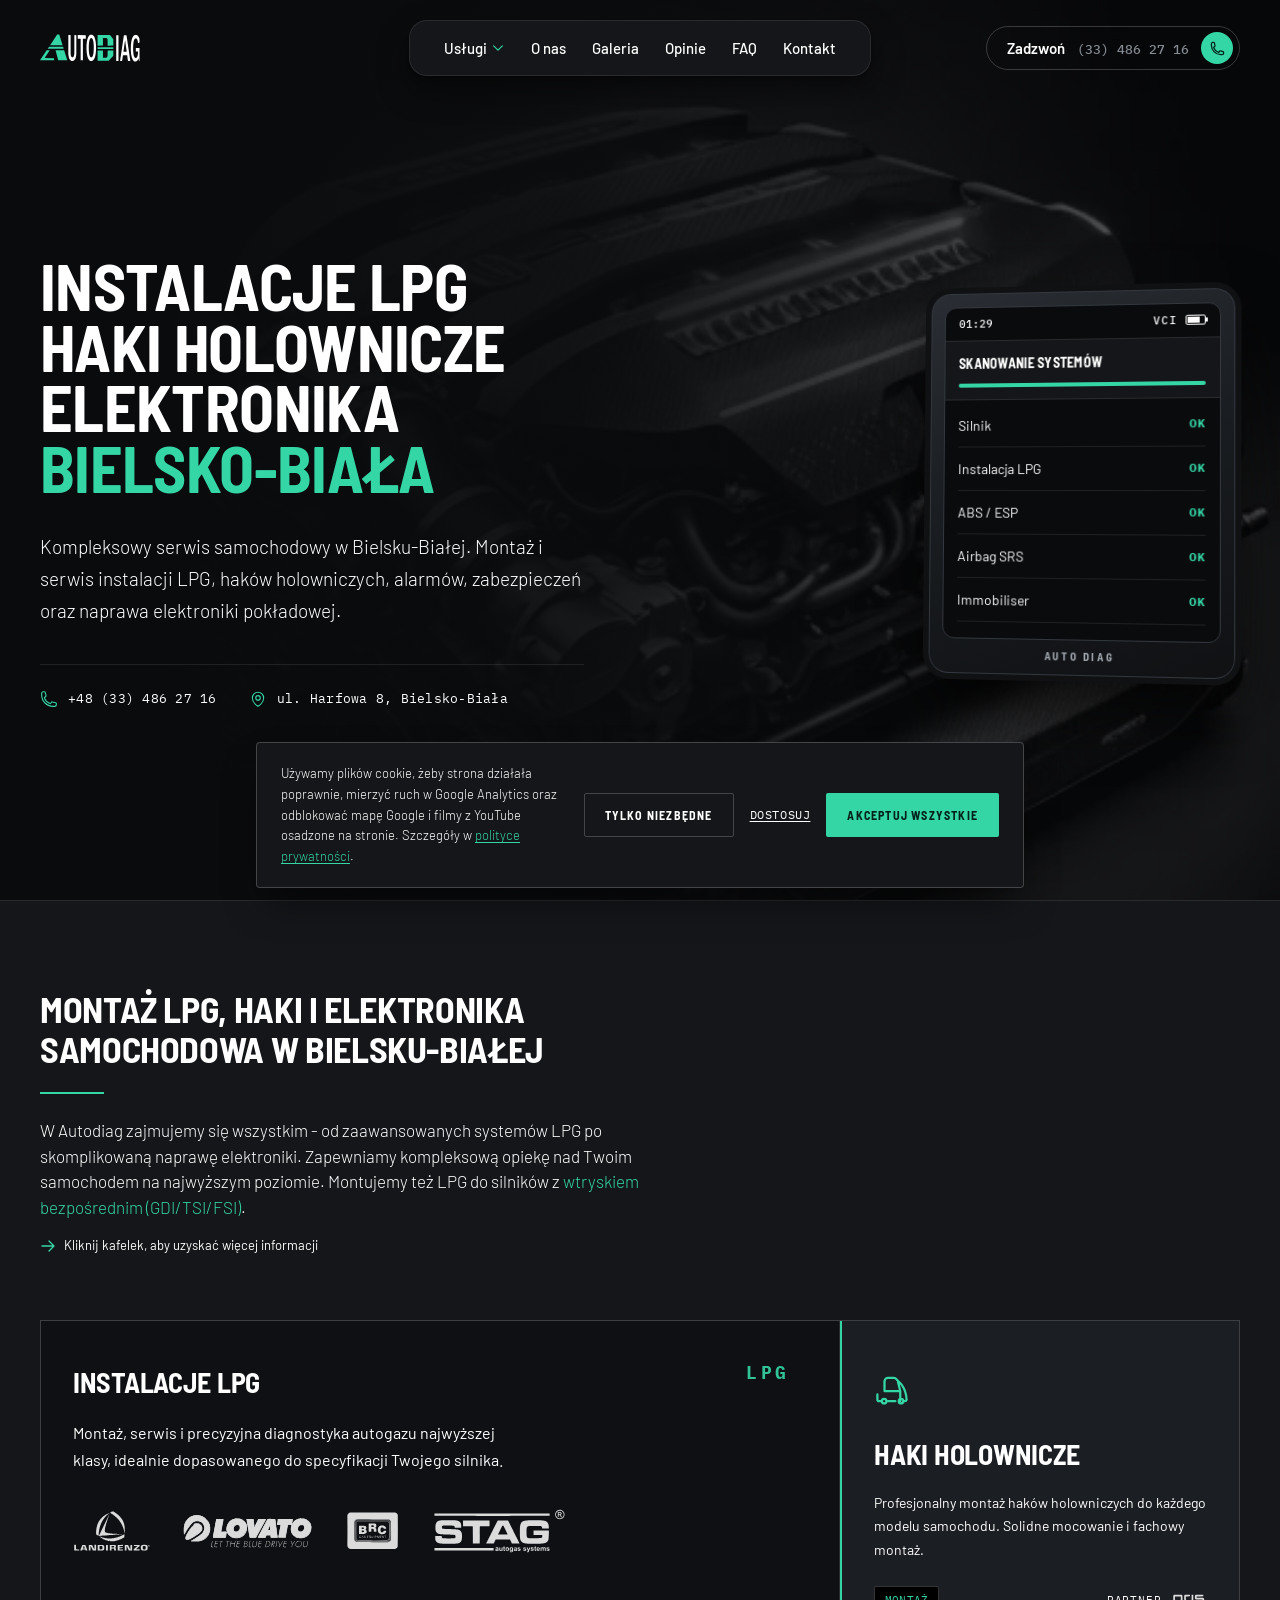
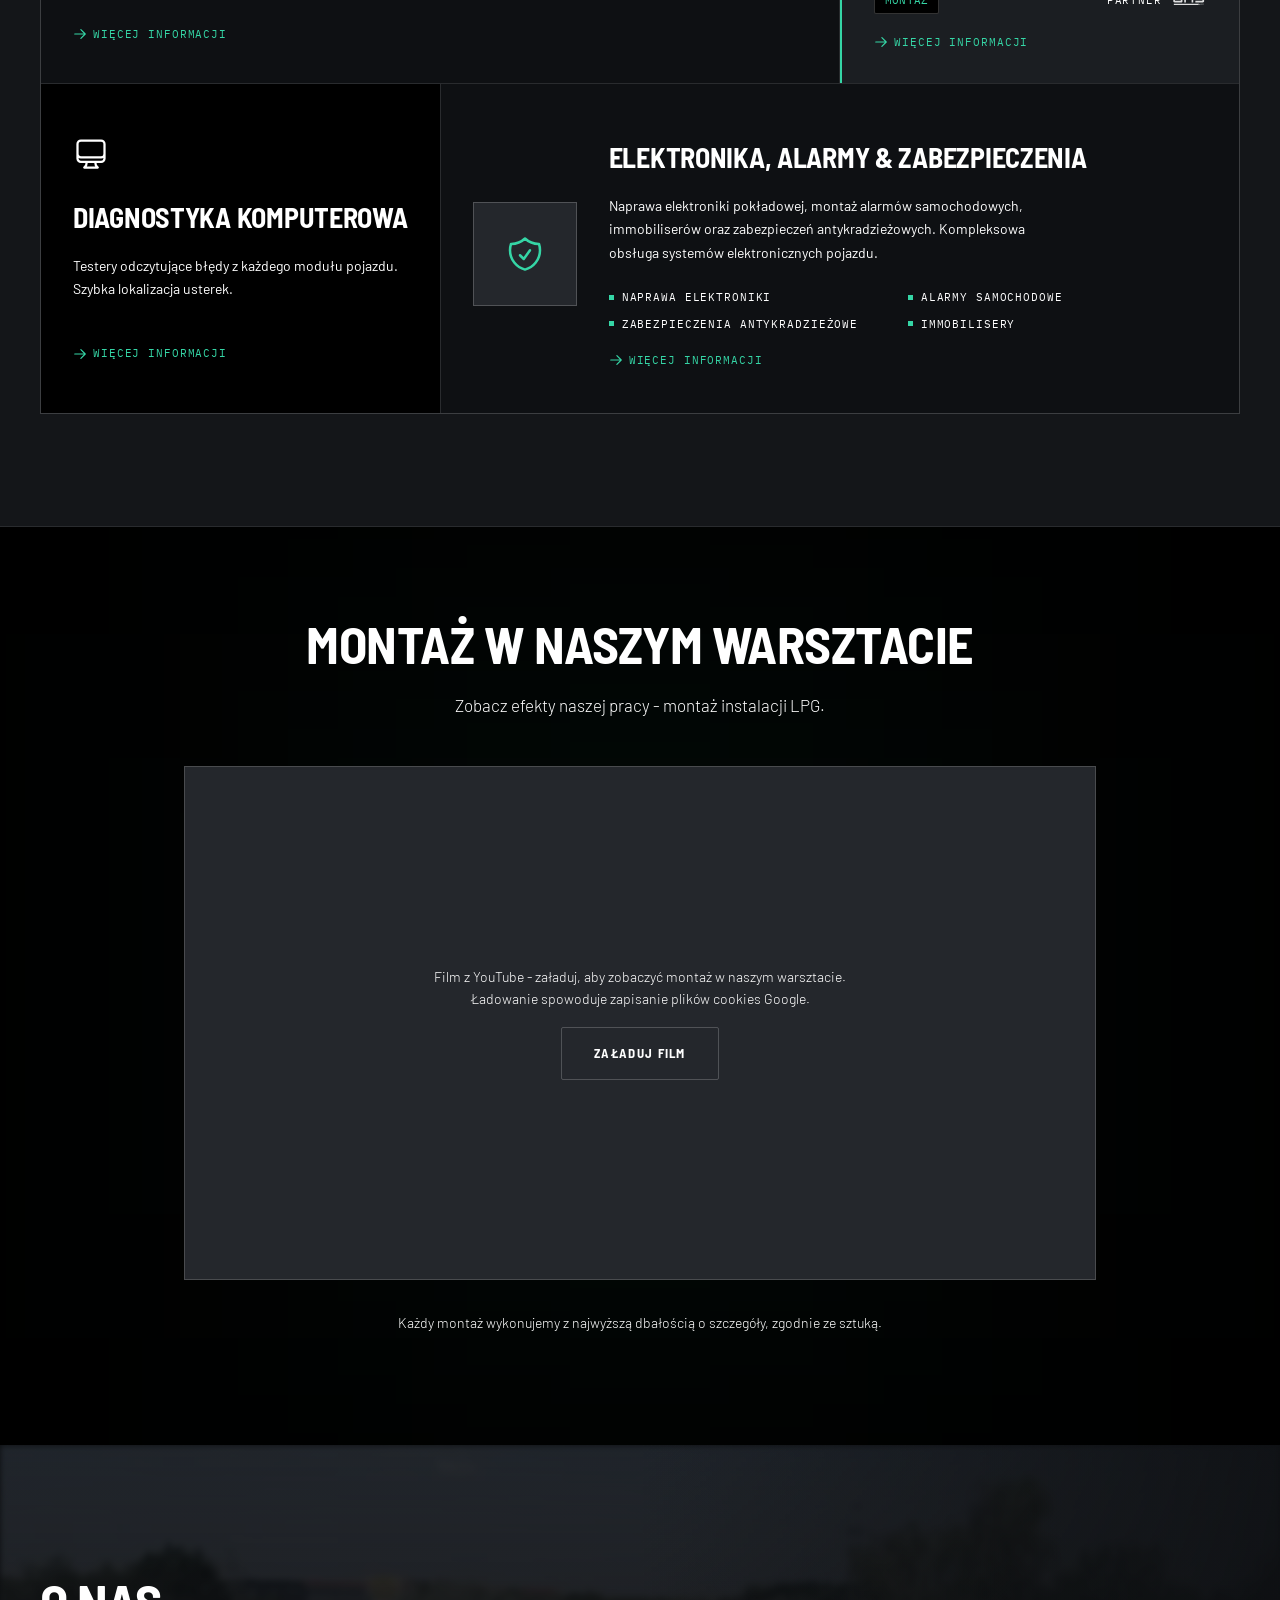
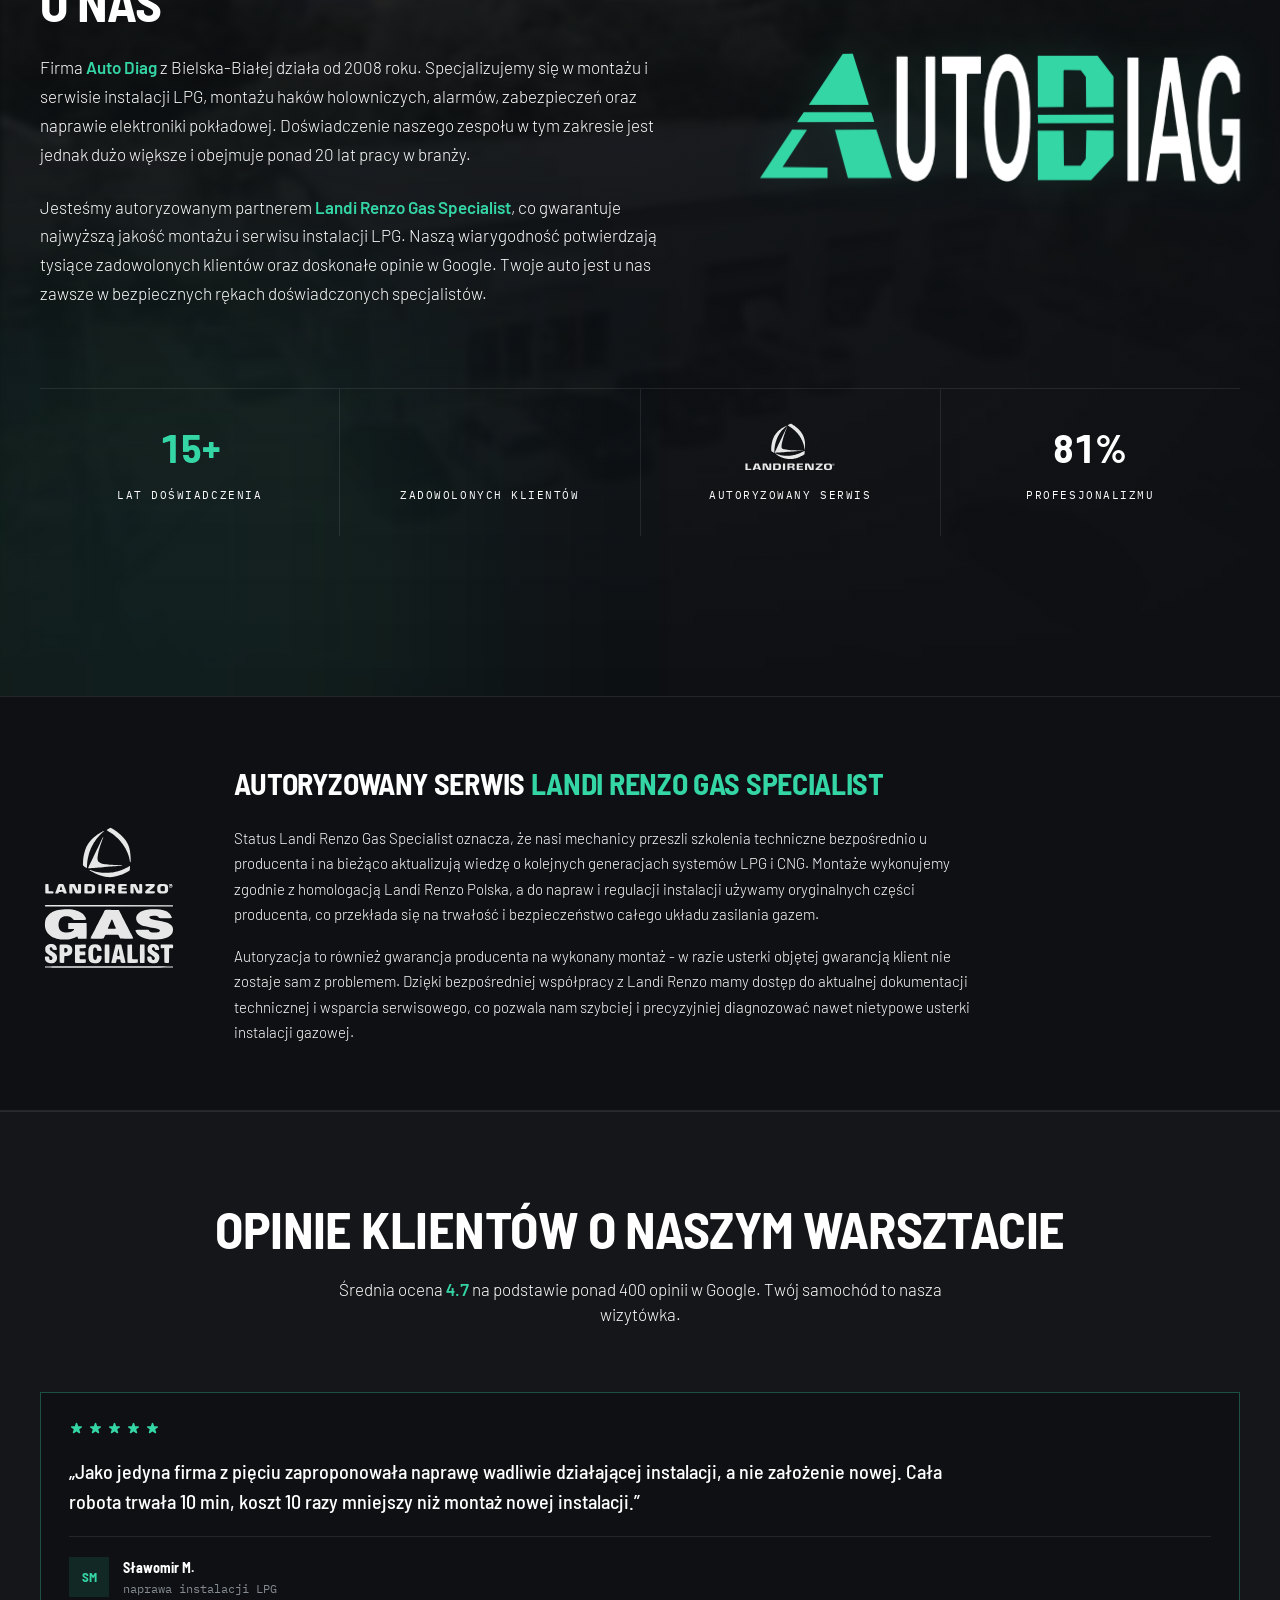
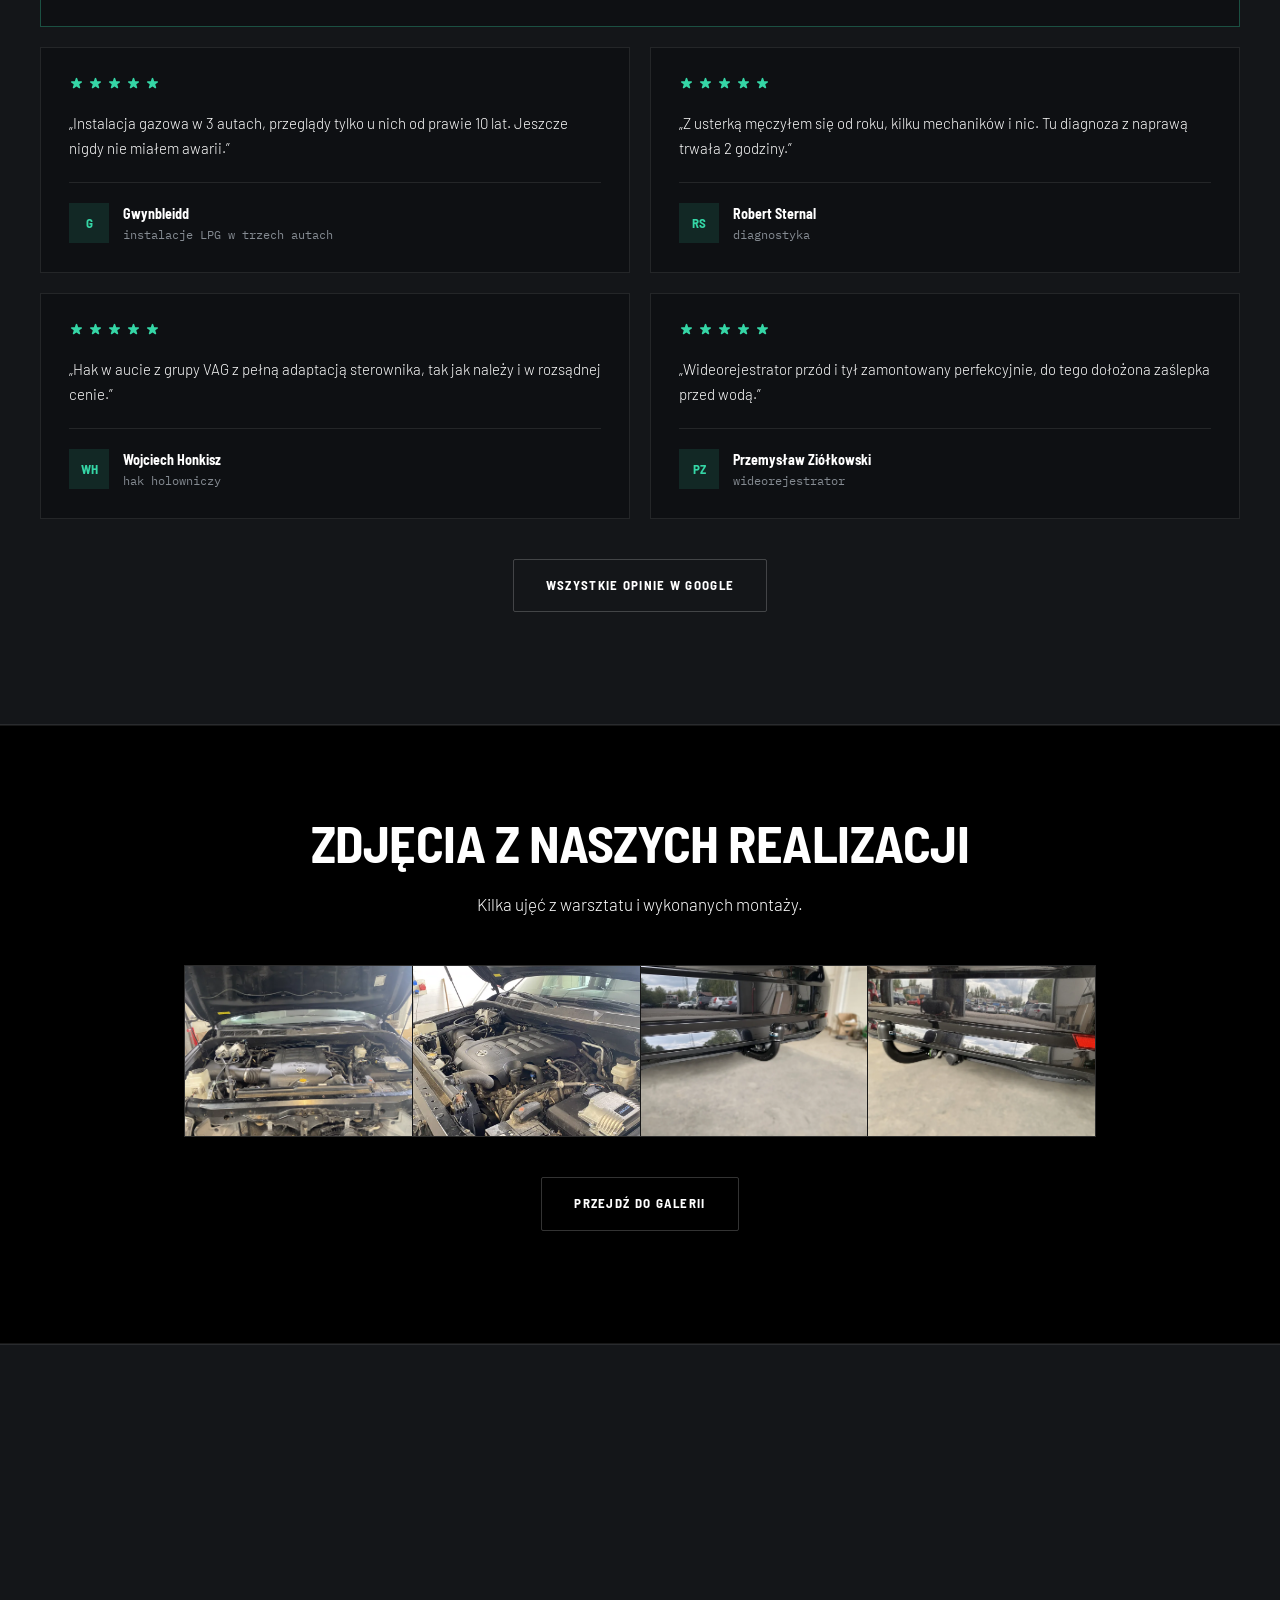
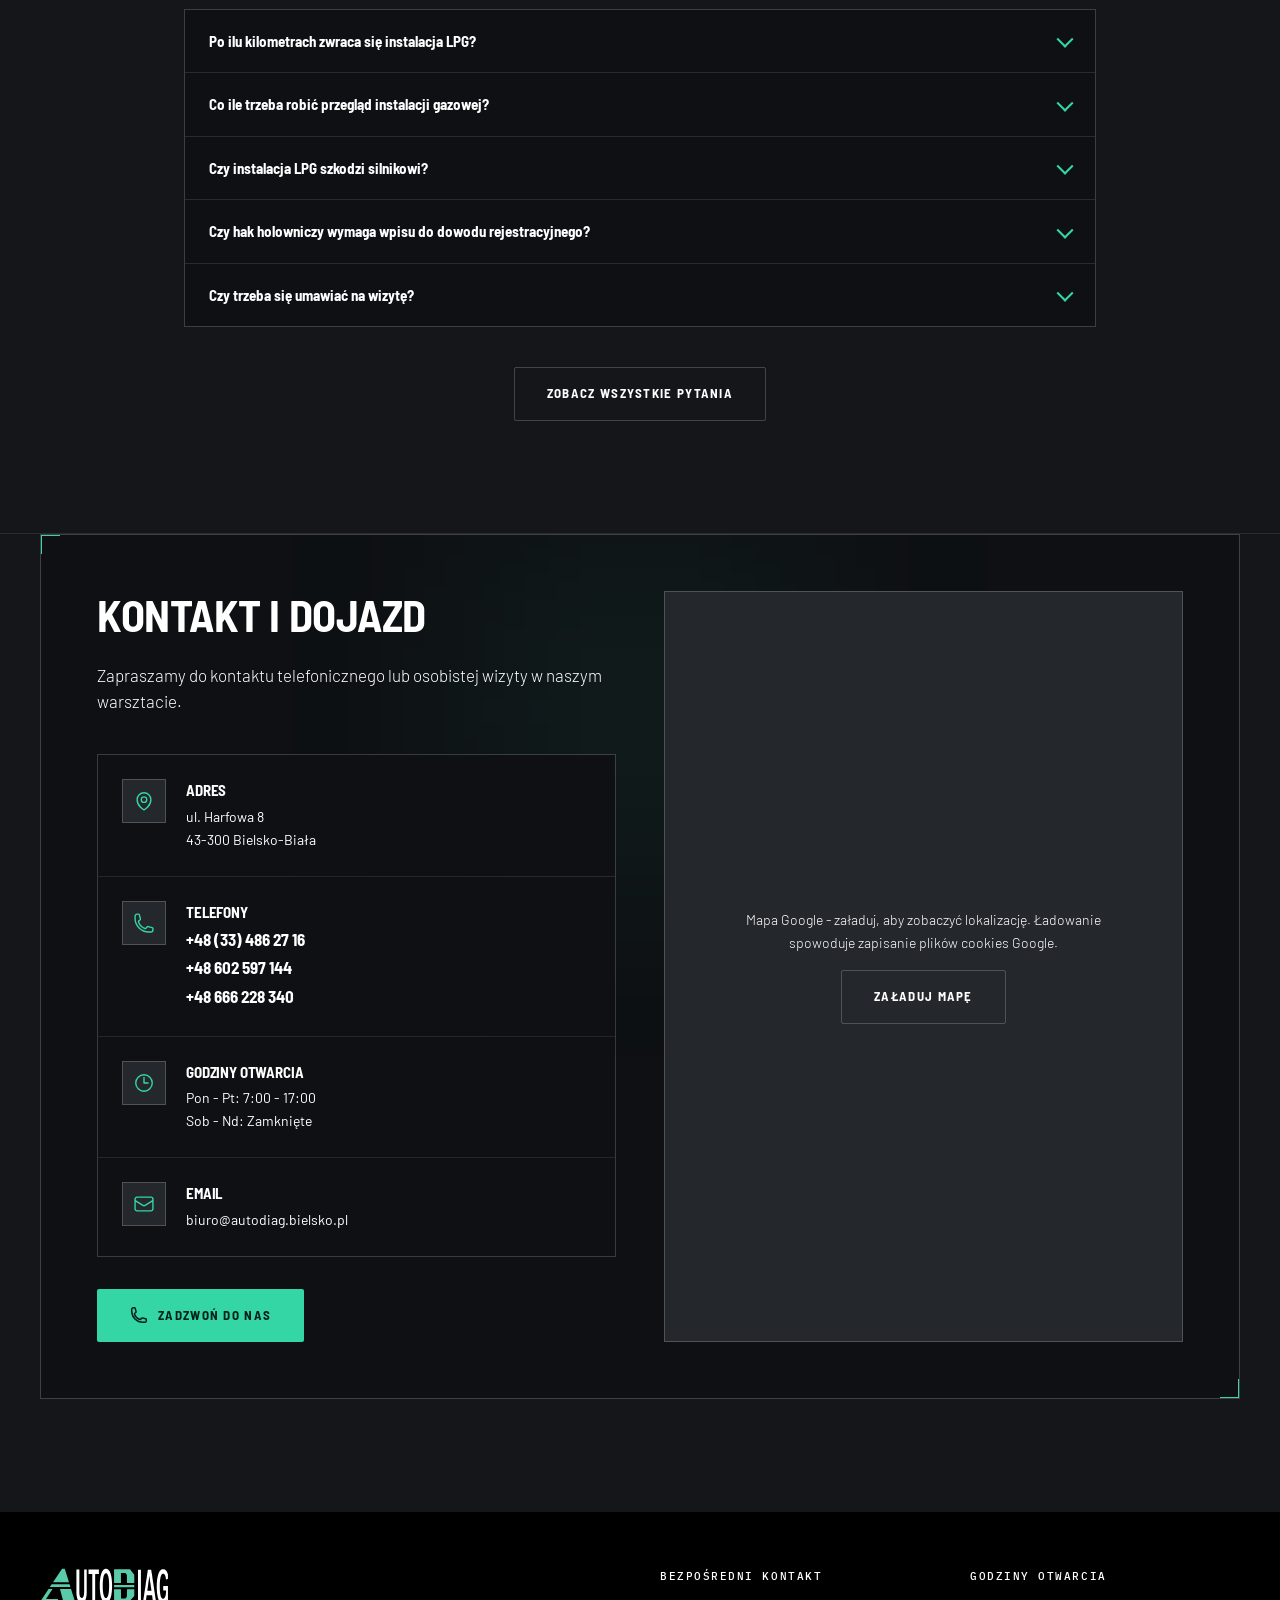
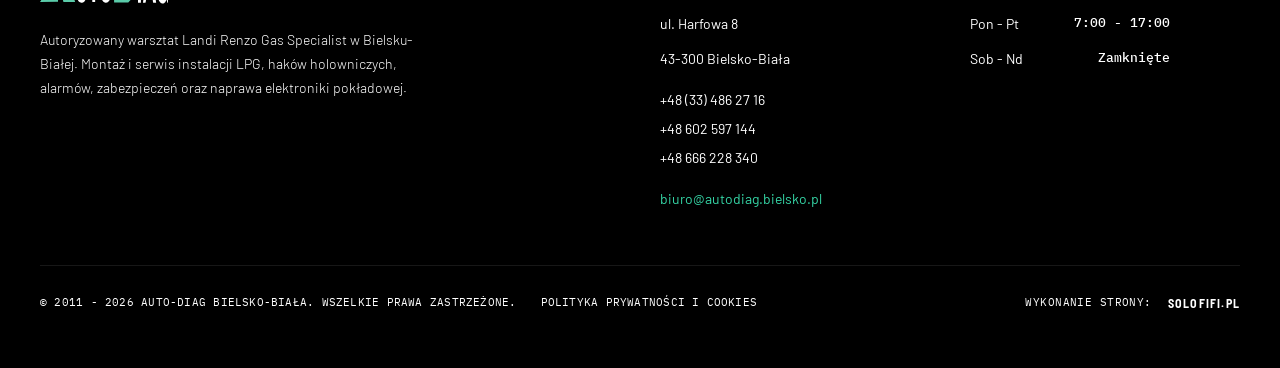
==== commit 293abf92: "wyrownany numer w przycisku zadzwon" ====
--- a/index.html
+++ b/index.html
@@ -32,7 +32,7 @@
 
 <link rel="stylesheet" href="css/fonts.css?v=e96d44db">
 <link rel="preload" as="image" href="images/engine.webp" fetchpriority="high">
-<link rel="stylesheet" href="css/style.css?v=edb11751">
+<link rel="stylesheet" href="css/style.css?v=1da9b5c3">
 
 <script type="application/ld+json">
 {
--- a/css/style.css
+++ b/css/style.css
@@ -227,7 +227,7 @@
   transition: border-color 0.2s var(--ease), background-color 0.2s var(--ease);
 }
 .site-header__cta:hover { border-color: var(--accent); color: var(--fg); }
-.site-header__cta-number { display: none; font-family: var(--font-mono); font-size: 0.8125rem; font-weight: 500; font-variant-numeric: tabular-nums; color: var(--fg-faint); }
+.site-header__cta-number { display: none; position: relative; top: 0.125rem; font-family: var(--font-mono); font-size: 0.8125rem; font-weight: 500; font-variant-numeric: tabular-nums; color: var(--fg-faint); }
 @media (min-width: 1024px) { .site-header__cta-number { display: inline; } }
 .site-header__cta-icon {
   display: flex; align-items: center; justify-content: center; height: 2rem; width: 2rem;
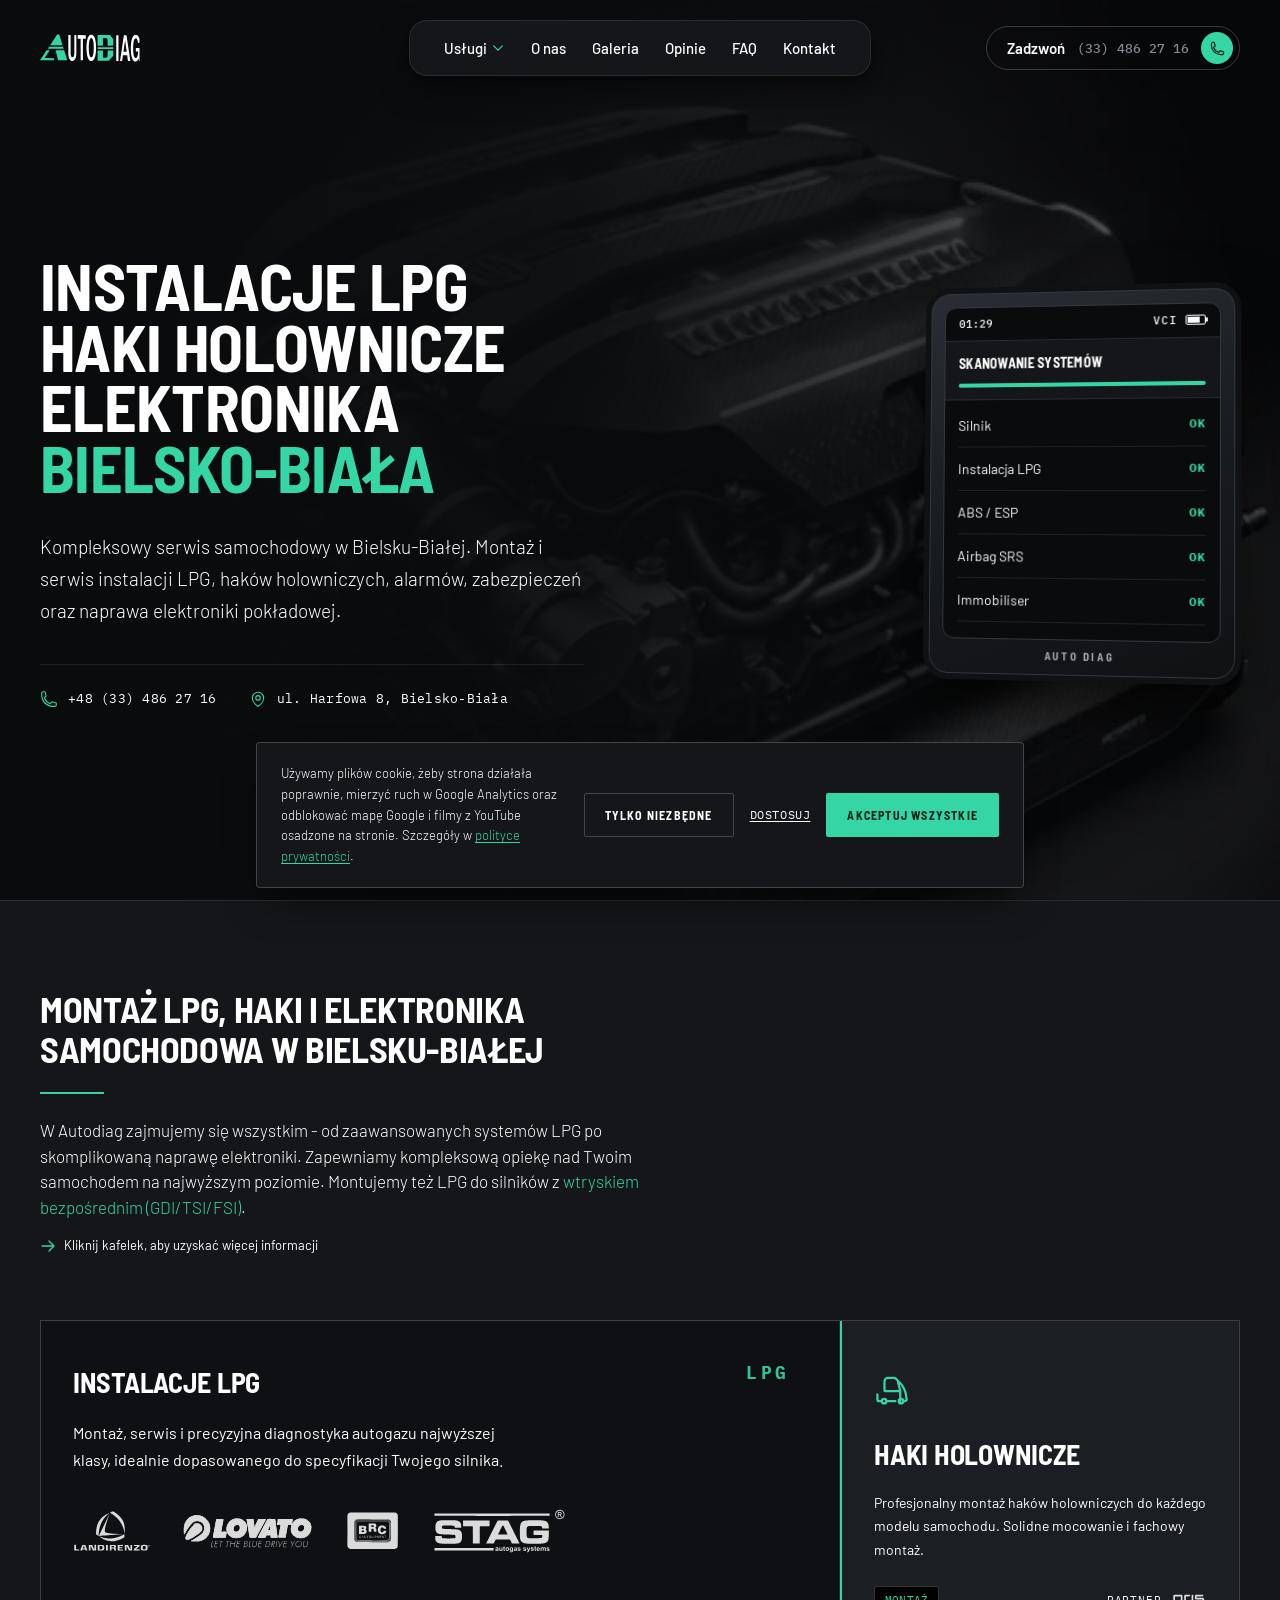
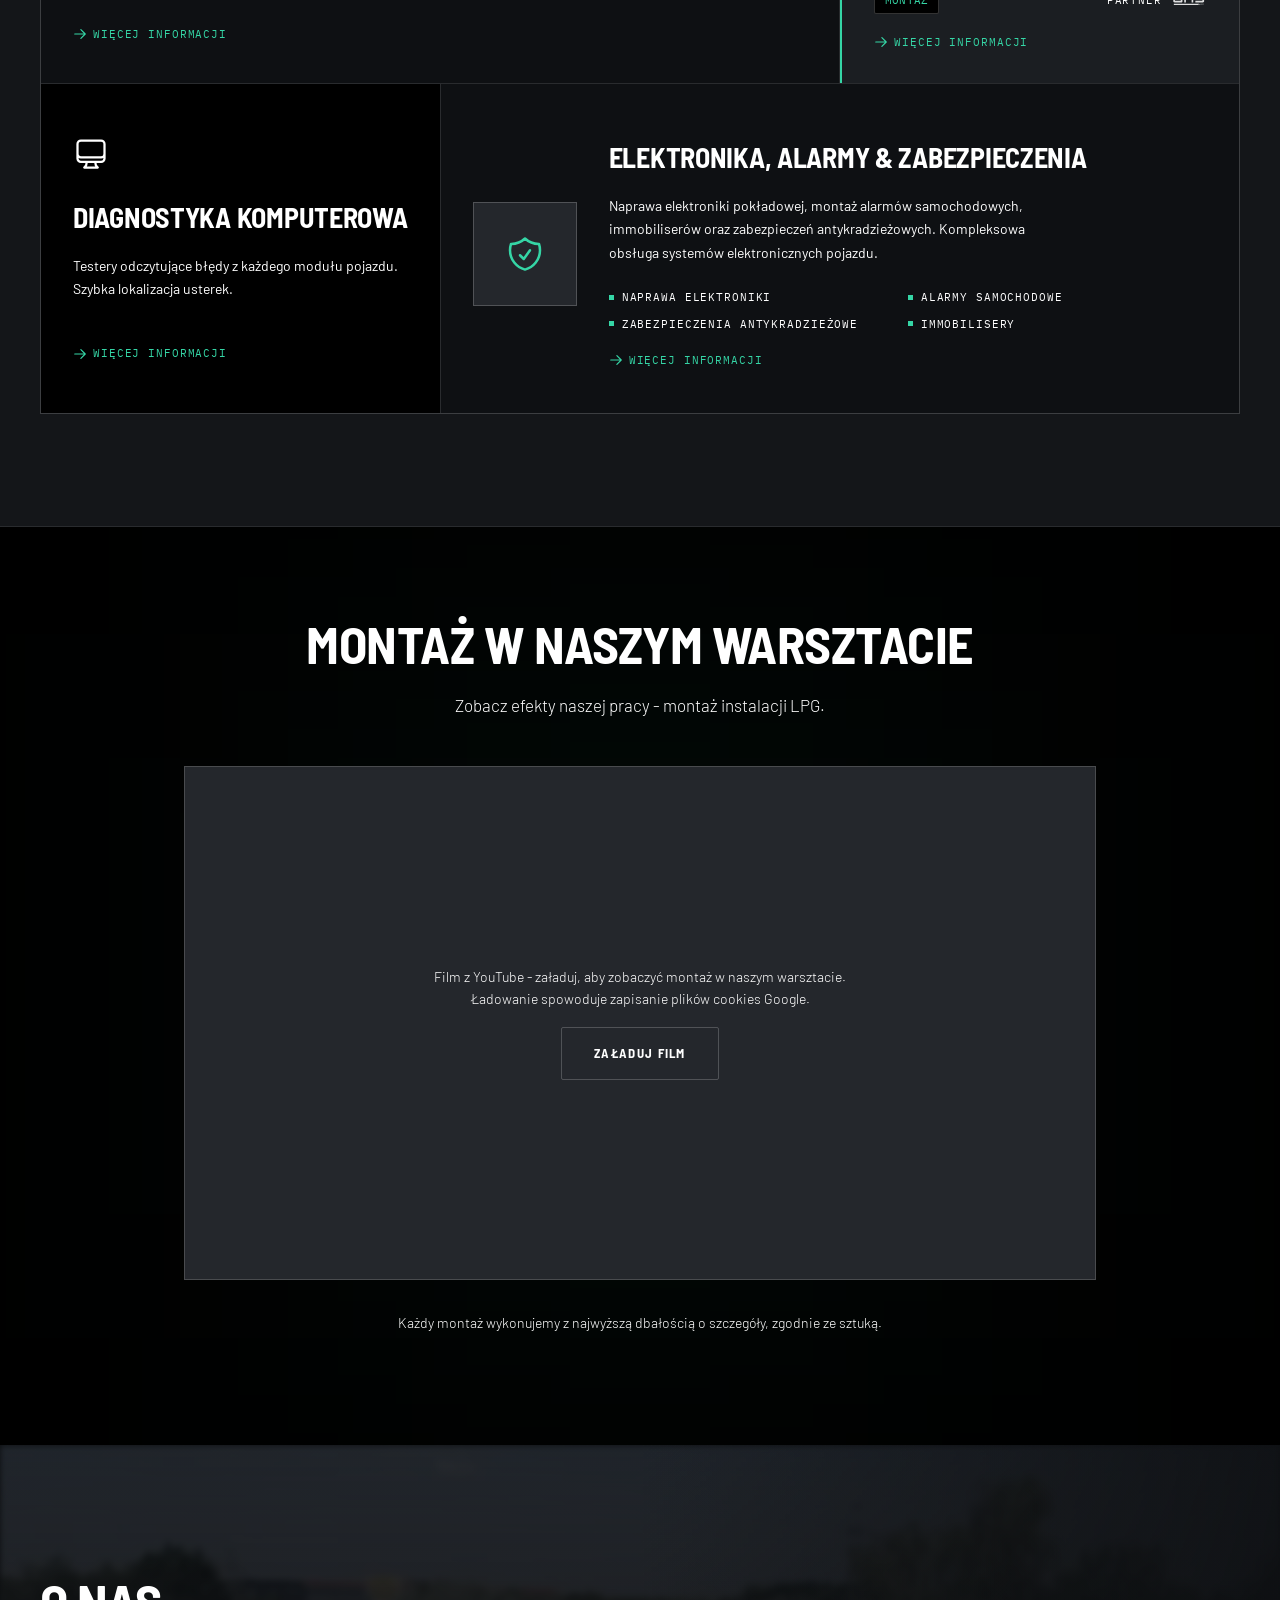
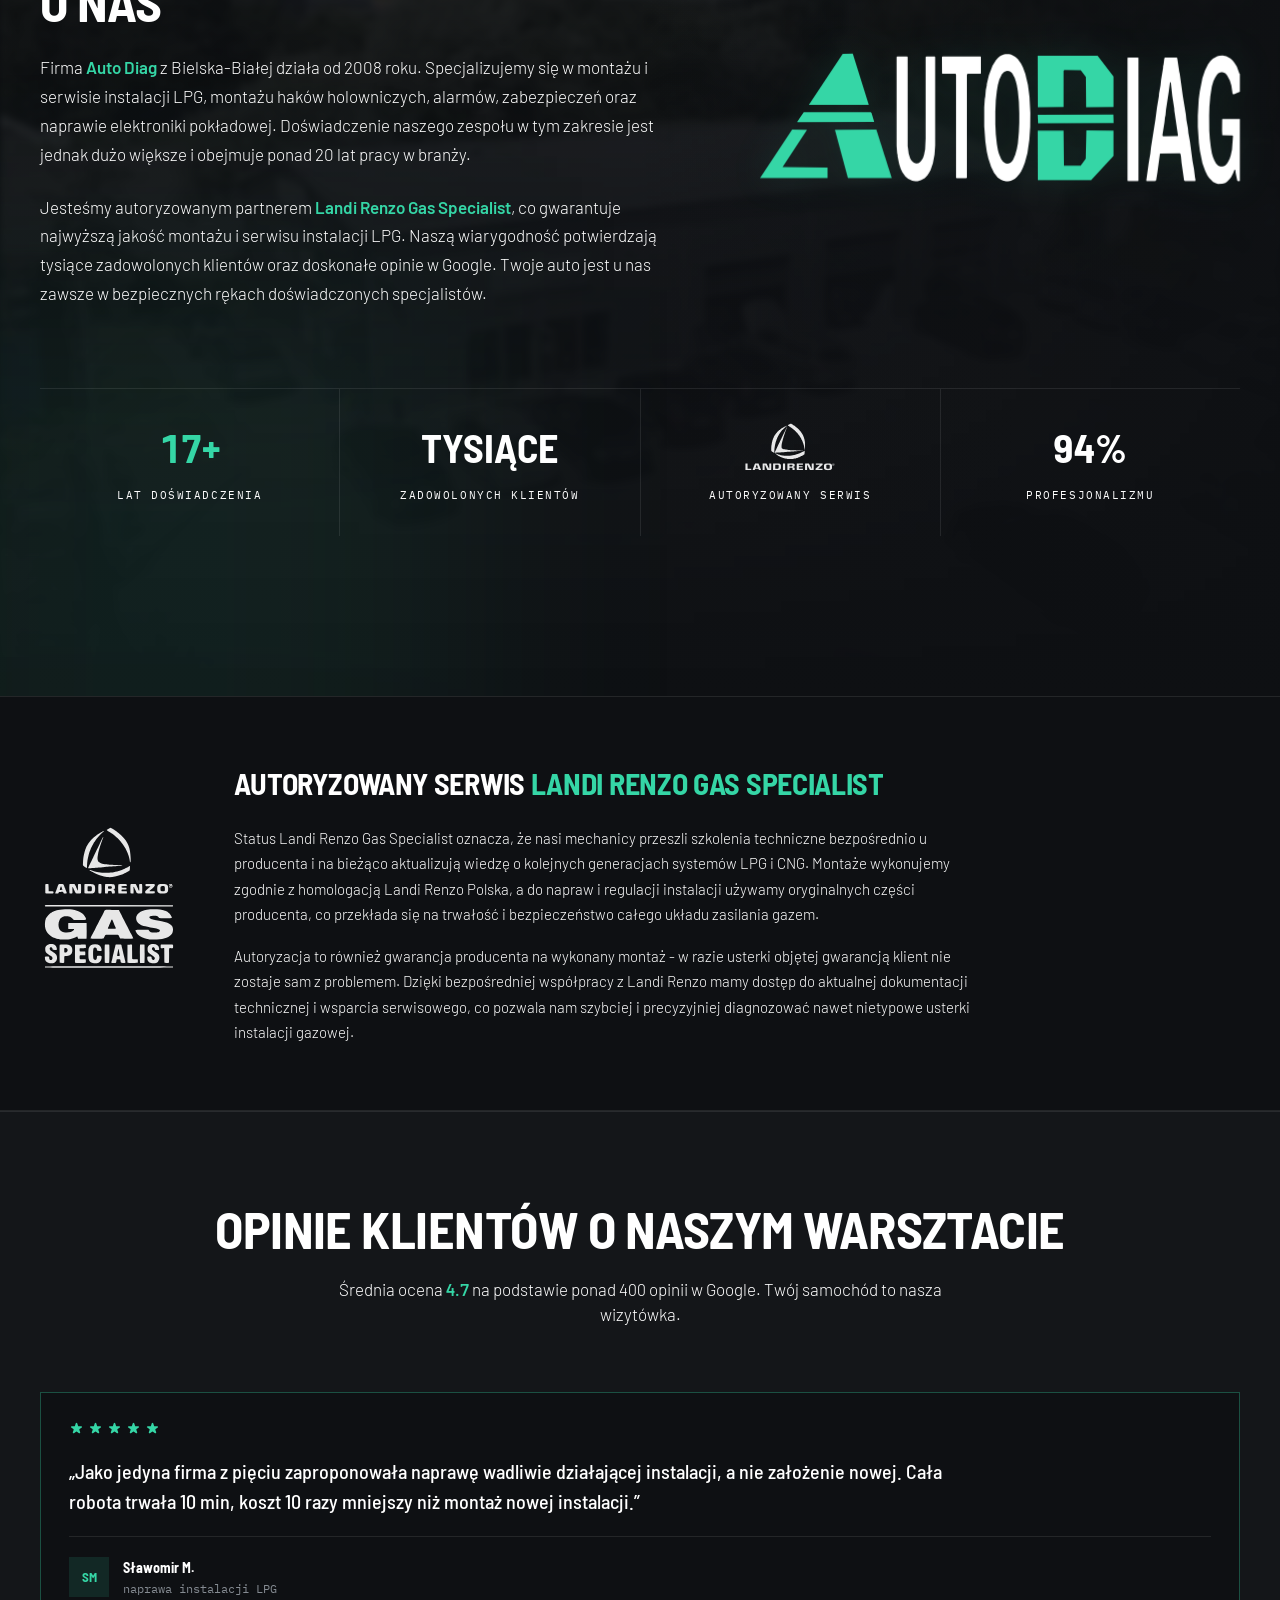
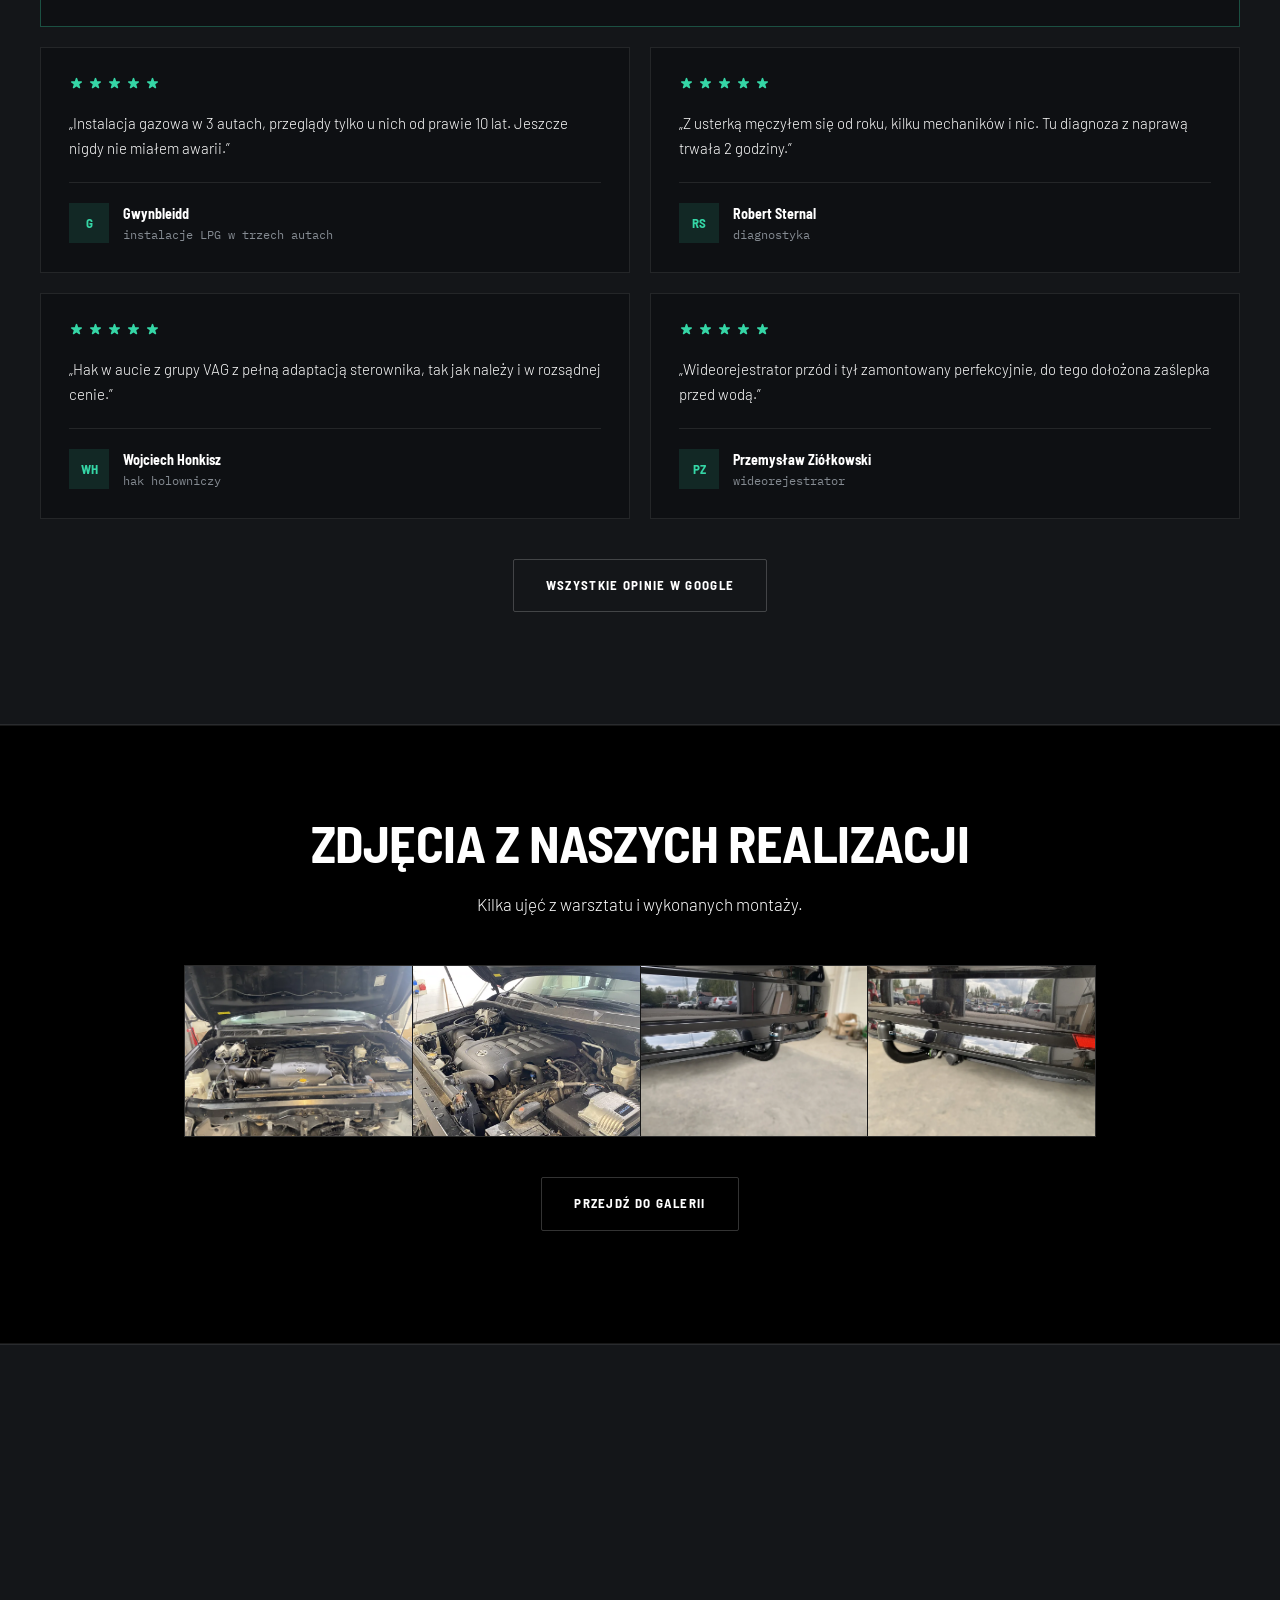
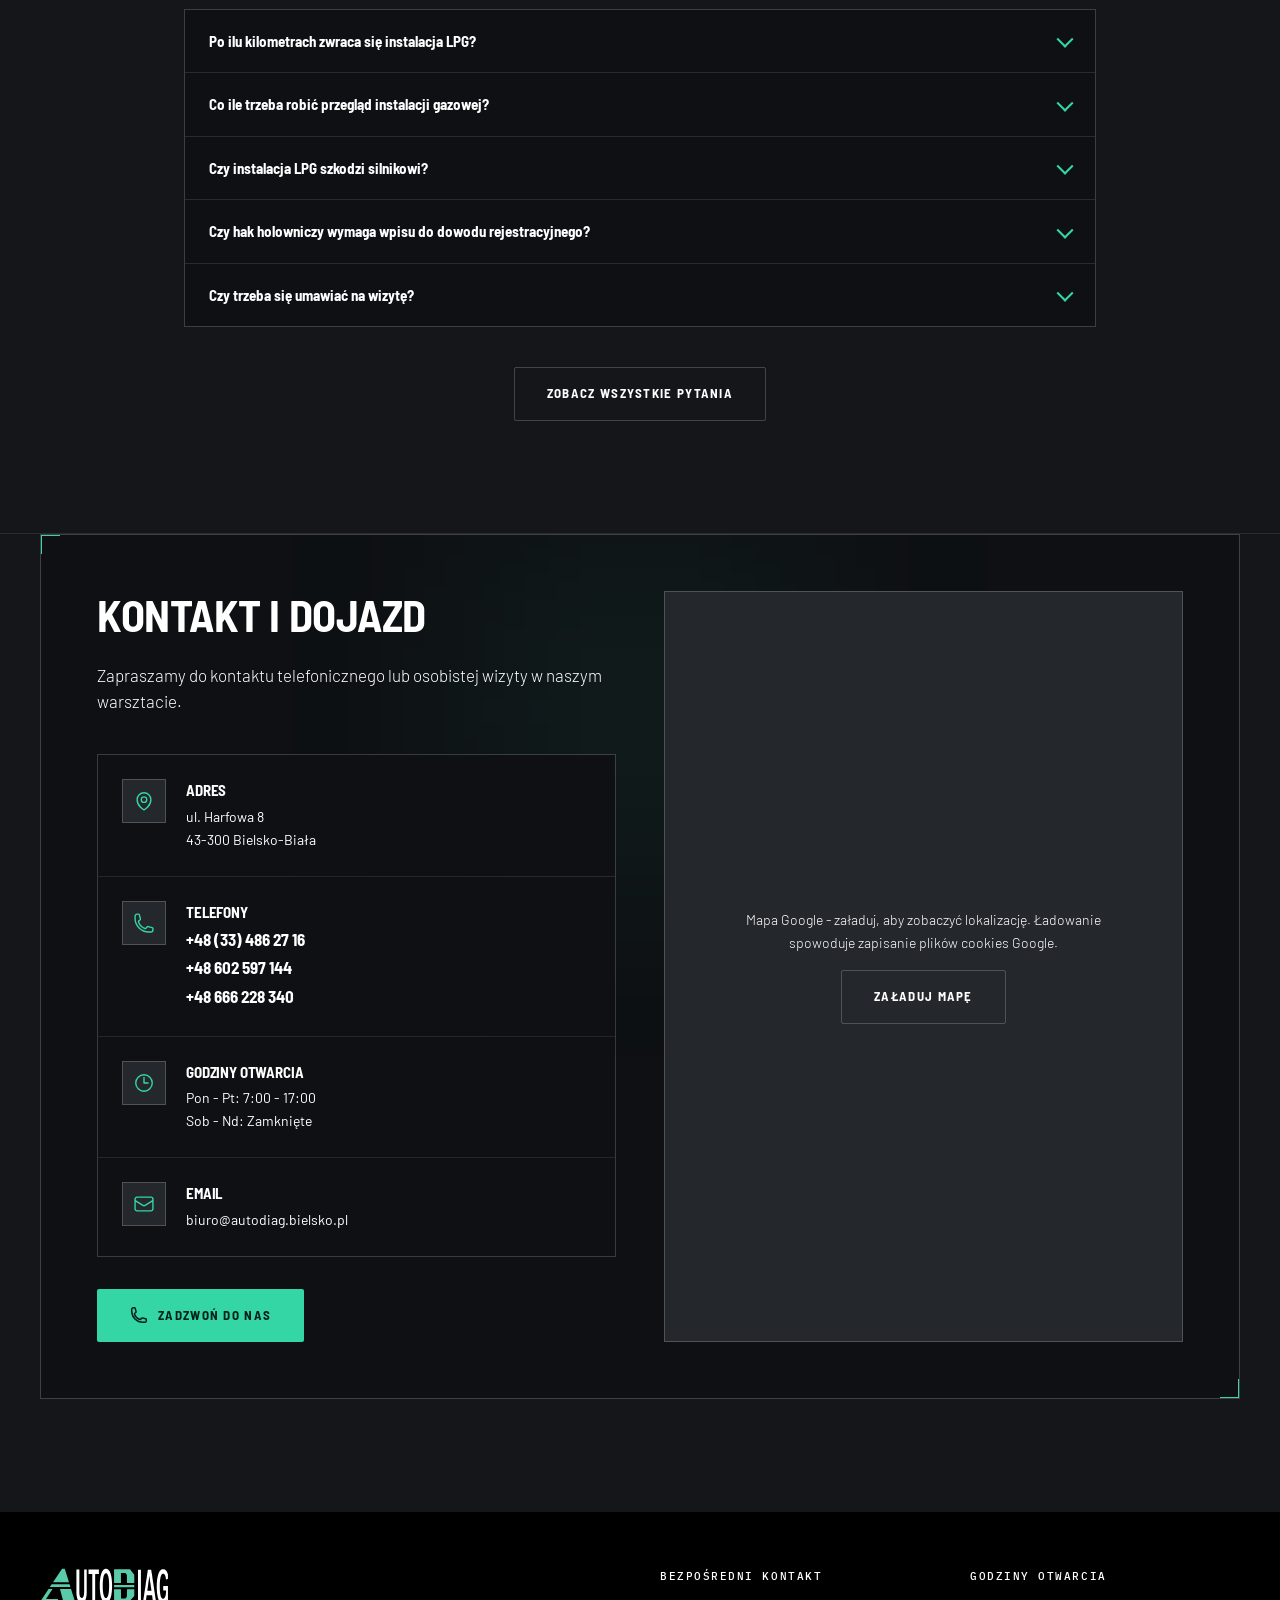
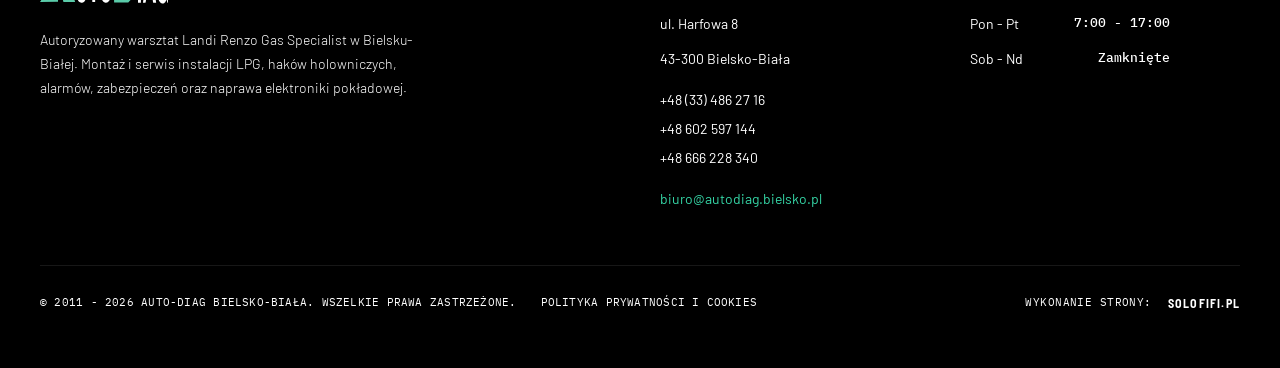
==== commit 2ed960ba: "numer w przycisku zadzwon o piksel wyzej" ====
--- a/index.html
+++ b/index.html
@@ -32,7 +32,7 @@
 
 <link rel="stylesheet" href="css/fonts.css?v=e96d44db">
 <link rel="preload" as="image" href="images/engine.webp" fetchpriority="high">
-<link rel="stylesheet" href="css/style.css?v=1da9b5c3">
+<link rel="stylesheet" href="css/style.css?v=55c0b1a0">
 
 <script type="application/ld+json">
 {
--- a/css/style.css
+++ b/css/style.css
@@ -227,7 +227,7 @@
   transition: border-color 0.2s var(--ease), background-color 0.2s var(--ease);
 }
 .site-header__cta:hover { border-color: var(--accent); color: var(--fg); }
-.site-header__cta-number { display: none; position: relative; top: 0.125rem; font-family: var(--font-mono); font-size: 0.8125rem; font-weight: 500; font-variant-numeric: tabular-nums; color: var(--fg-faint); }
+.site-header__cta-number { display: none; position: relative; top: 0.0625rem; font-family: var(--font-mono); font-size: 0.8125rem; font-weight: 500; font-variant-numeric: tabular-nums; color: var(--fg-faint); }
 @media (min-width: 1024px) { .site-header__cta-number { display: inline; } }
 .site-header__cta-icon {
   display: flex; align-items: center; justify-content: center; height: 2rem; width: 2rem;
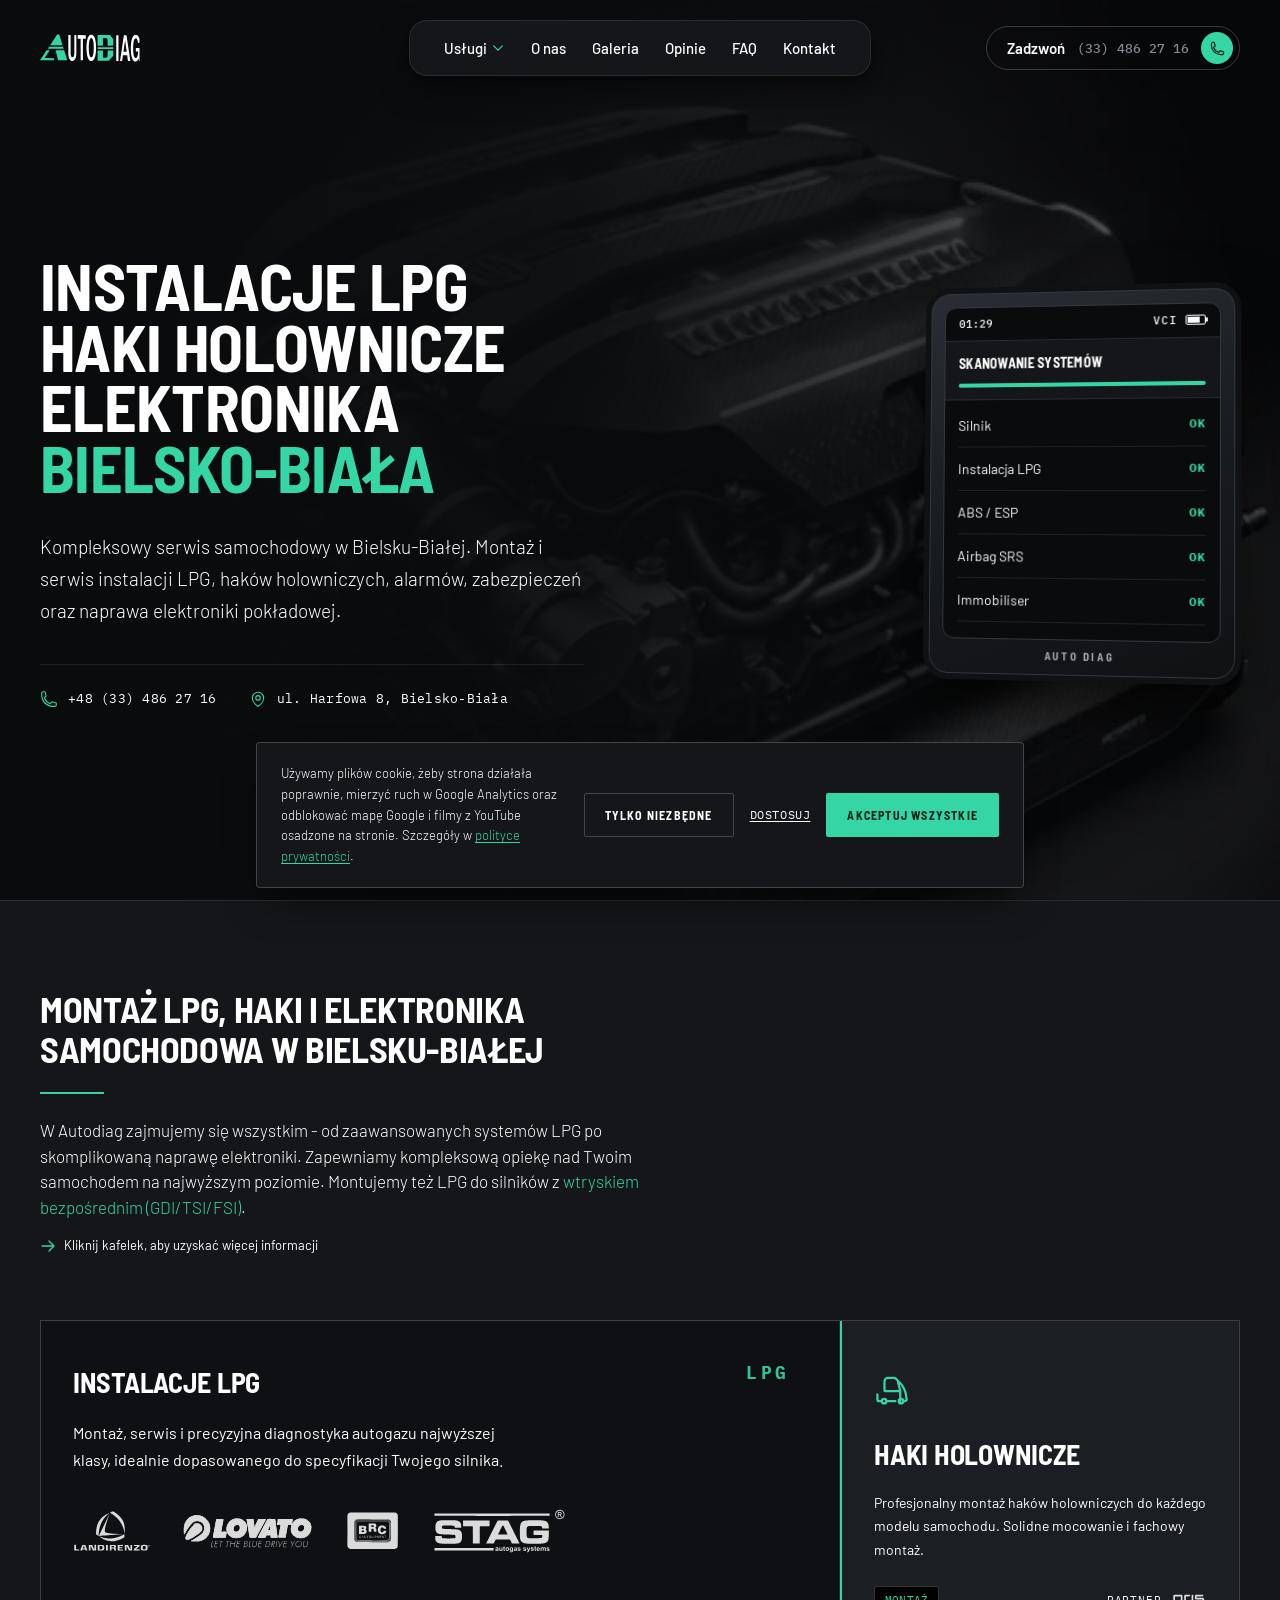
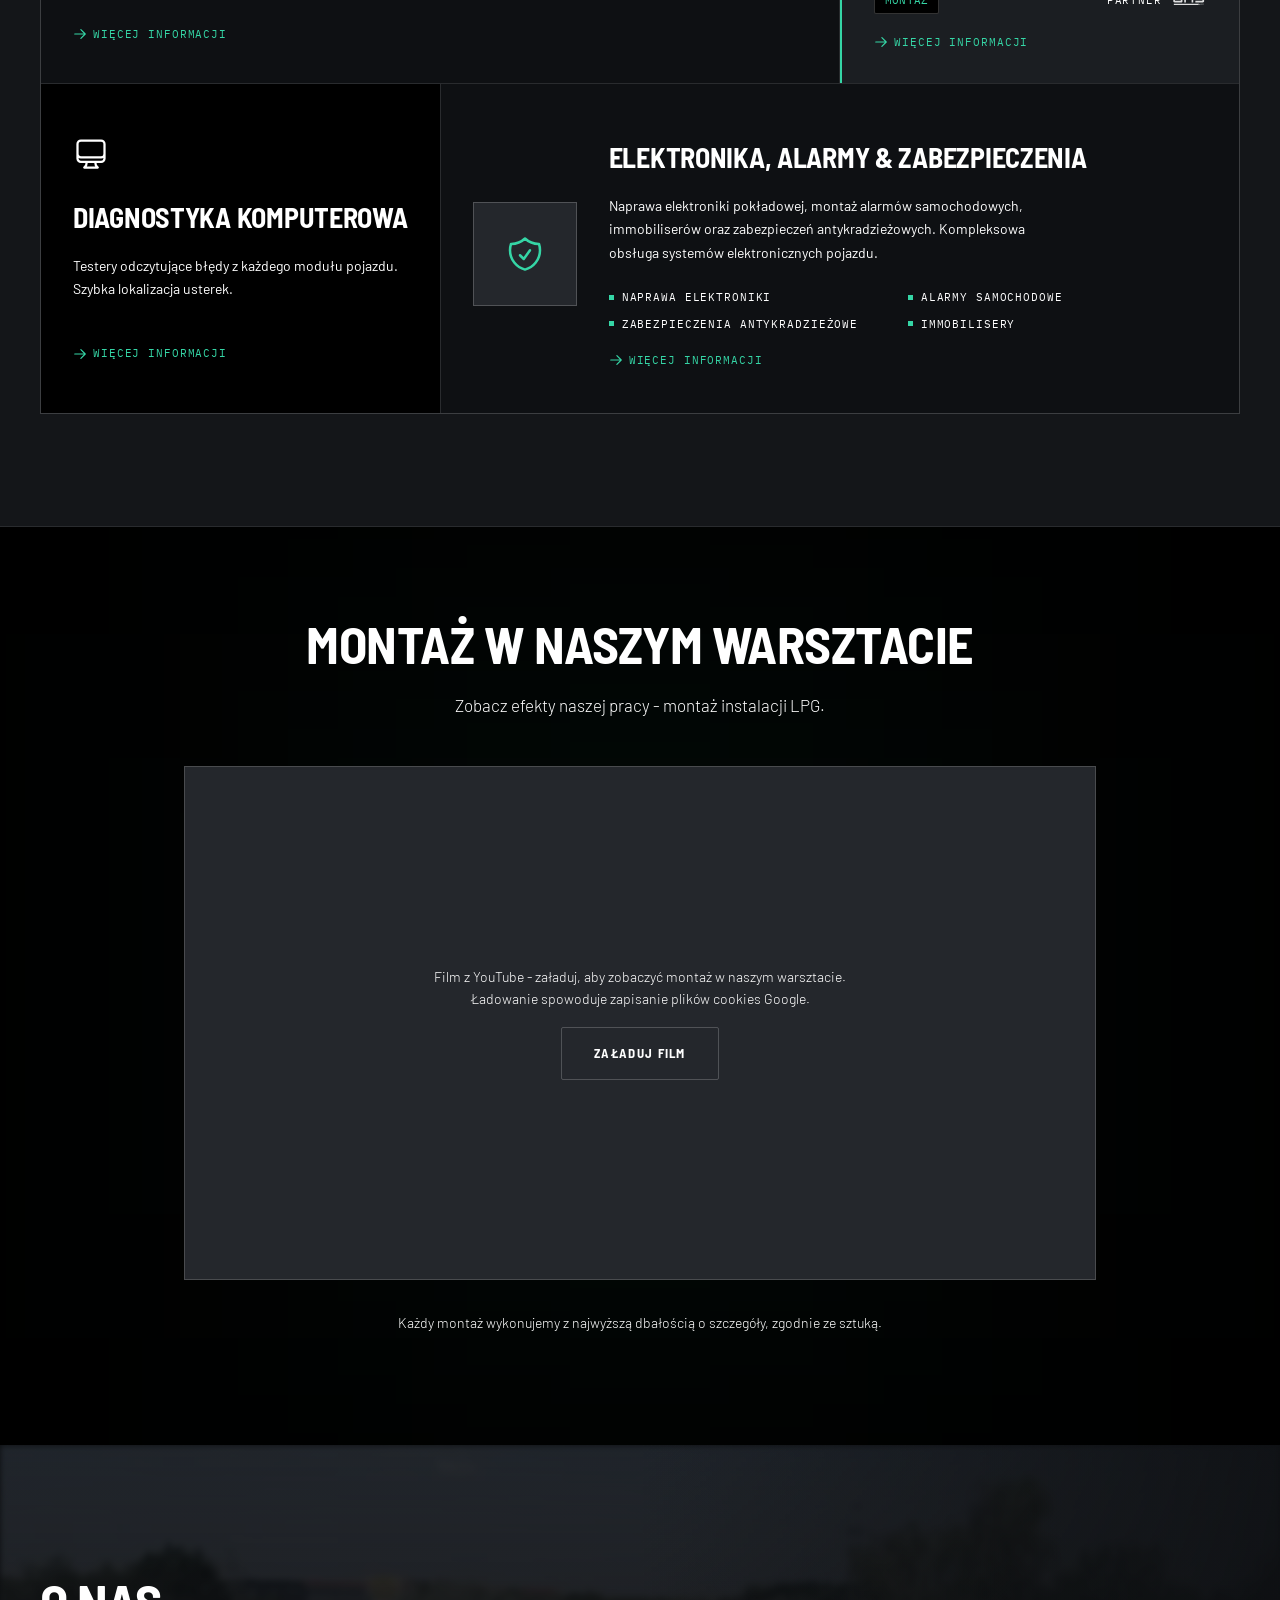
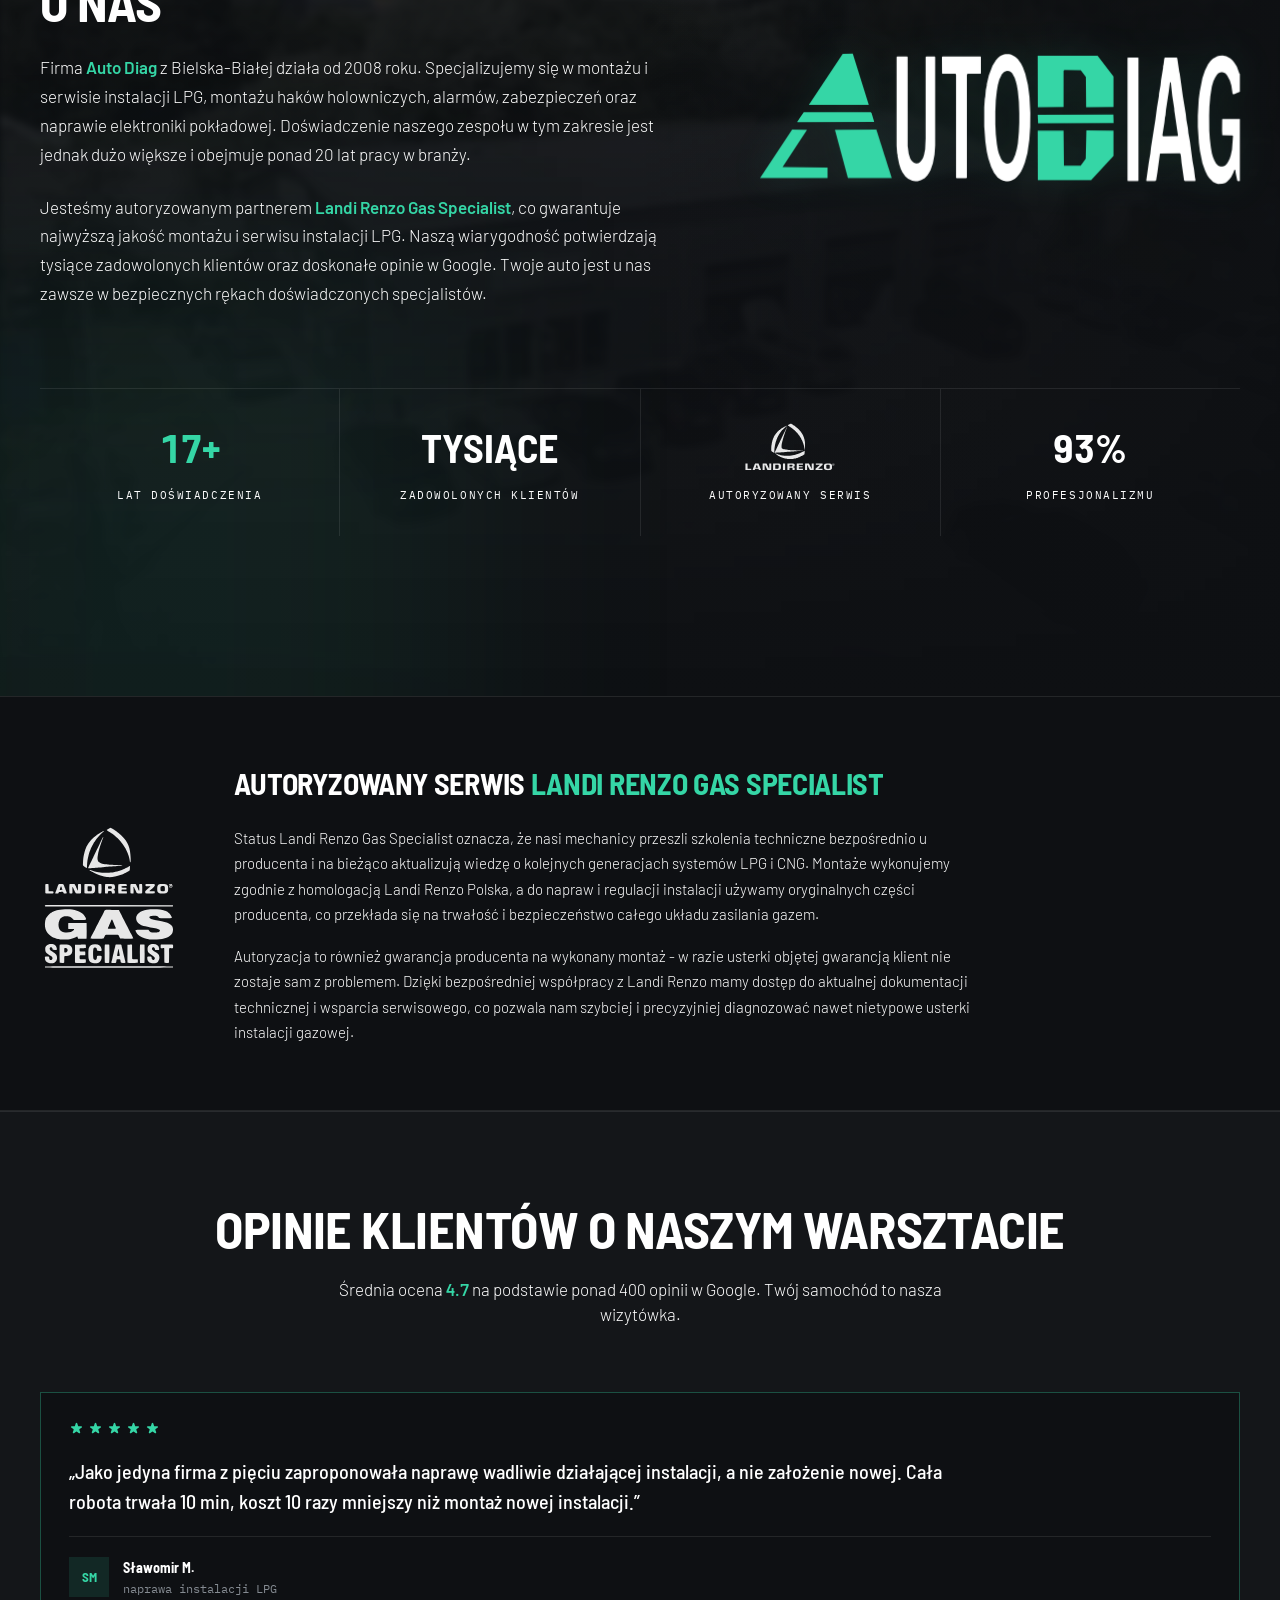
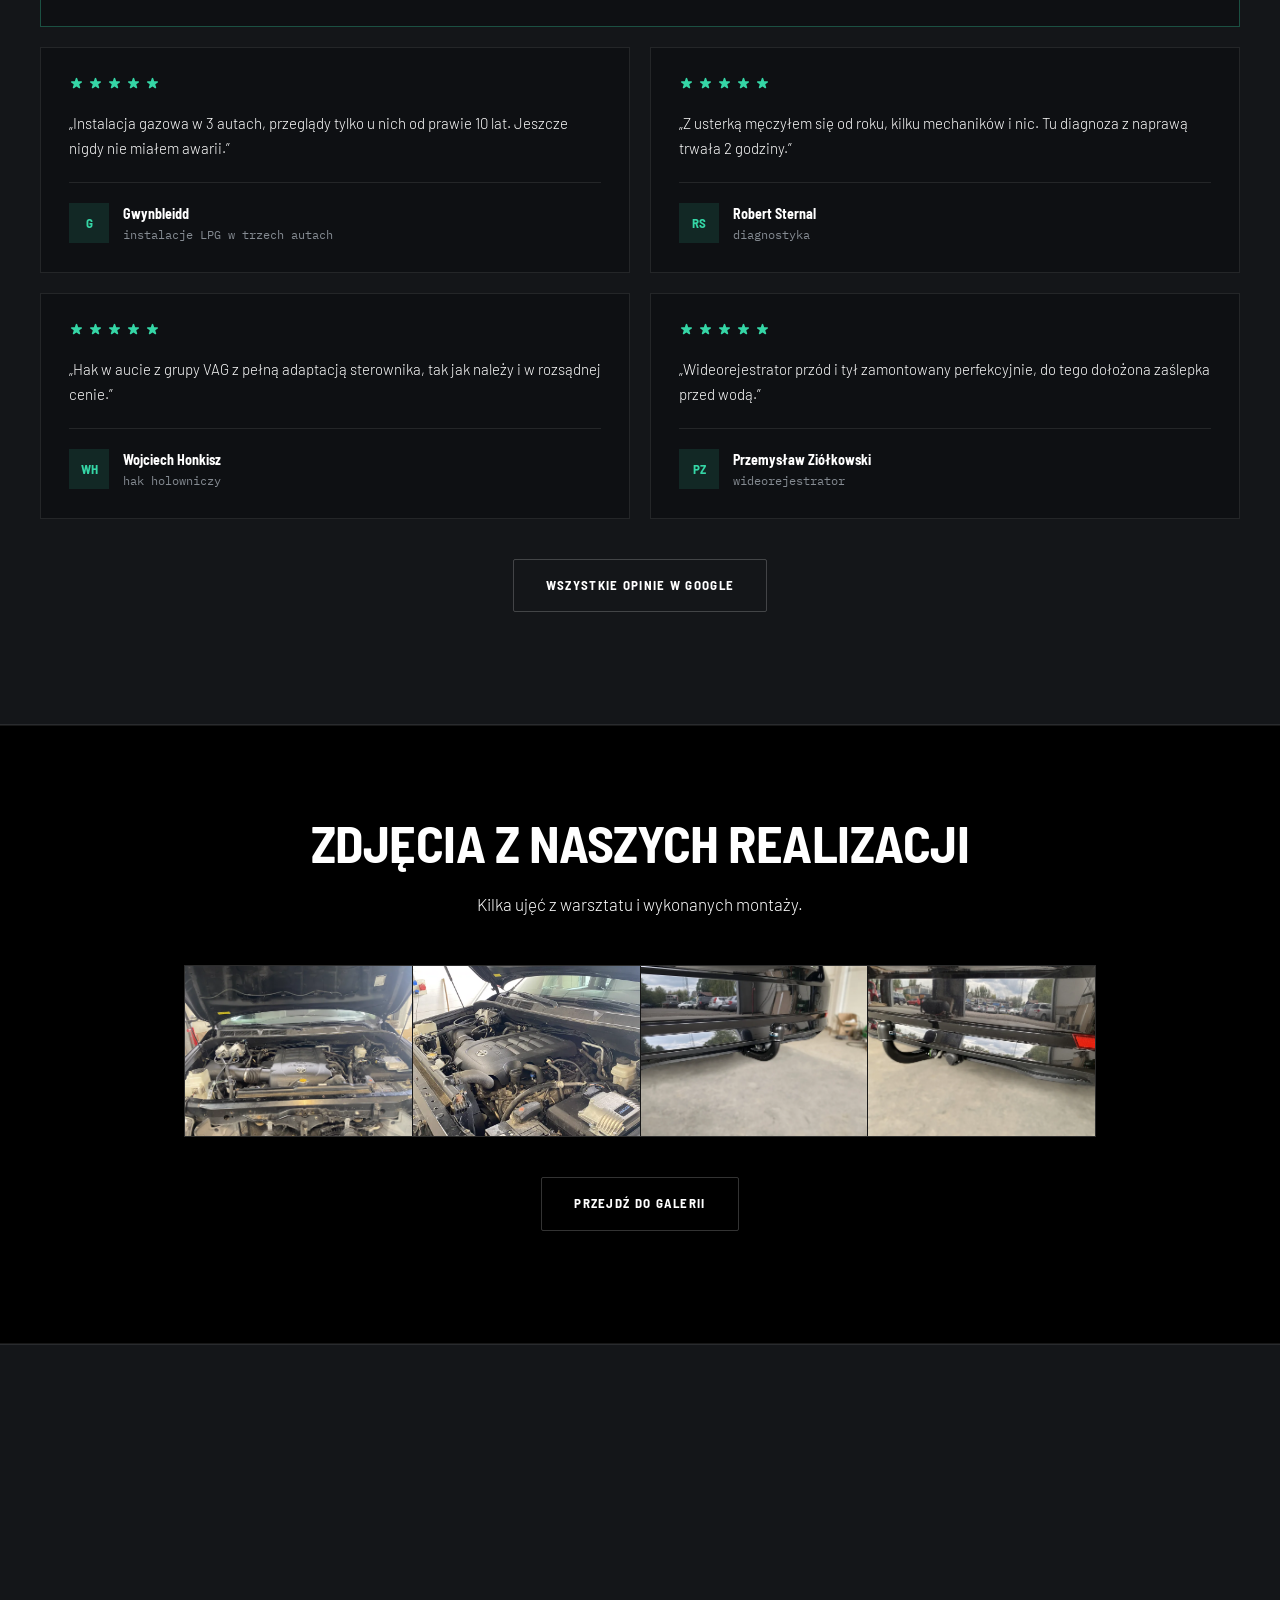
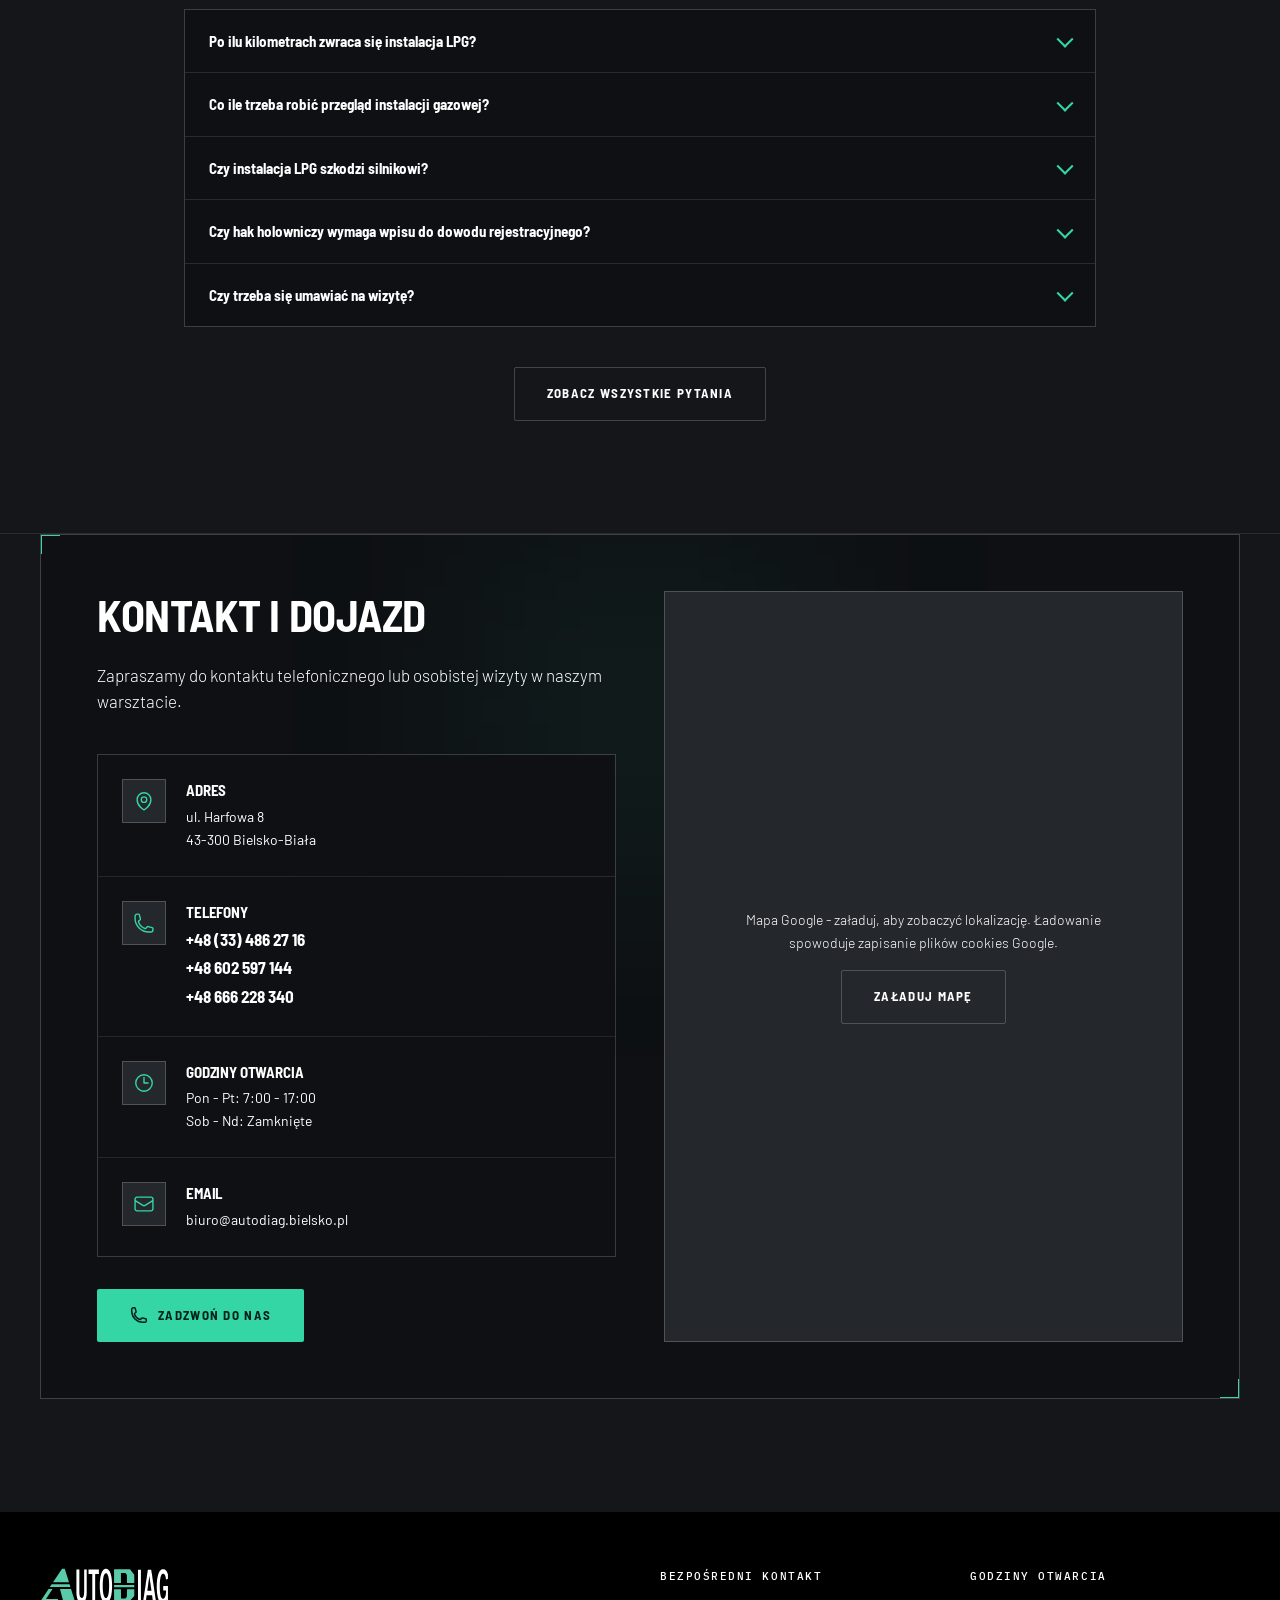
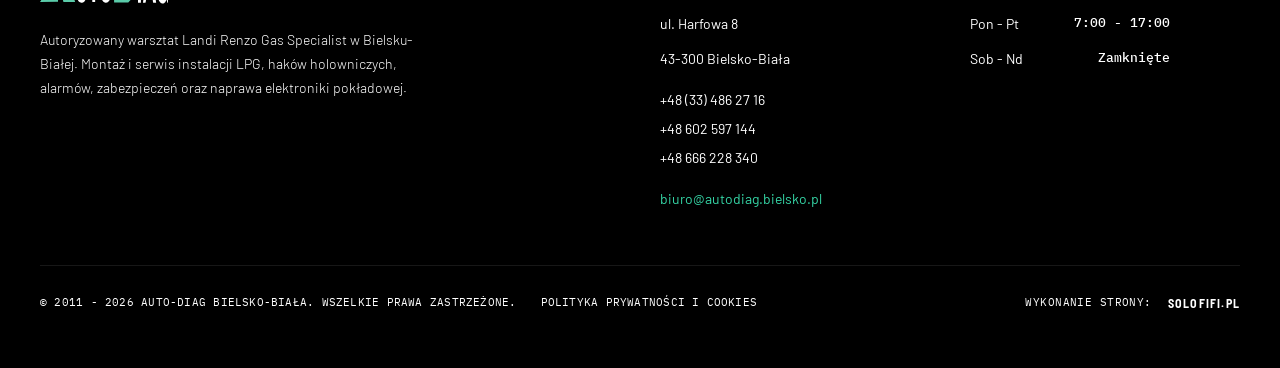
==== commit aae251d1: "logo w o nas bez niewidocznego blysku ktory przemalowywal je co klatke" ====
--- a/index.html
+++ b/index.html
@@ -32,7 +32,7 @@
 
 <link rel="stylesheet" href="css/fonts.css?v=e96d44db">
 <link rel="preload" as="image" href="images/engine.webp" fetchpriority="high">
-<link rel="stylesheet" href="css/style.css?v=55c0b1a0">
+<link rel="stylesheet" href="css/style.css?v=4b11e7cd">
 
 <script type="application/ld+json">
 {
@@ -399,18 +399,10 @@
       <div class="about__logo" role="img" aria-label="Auto Diag Bielsko-Biała – logo">
         <svg class="about__logo-svg" viewBox="0 0 260 73.14" aria-hidden="true" focusable="false">
           <defs>
-            <linearGradient id="aboutLogoShineGradient">
-              <stop offset="0" class="about__logo-stop about__logo-stop--clear" />
-              <stop offset="0.5" class="about__logo-stop" />
-              <stop offset="1" class="about__logo-stop about__logo-stop--clear" />
-            </linearGradient>
             <filter id="aboutLogoBeamGlow" x="-800%" y="-10%" width="1700%" height="120%">
               <feGaussianBlur stdDeviation="2" result="blur" />
               <feMerge><feMergeNode in="blur" /><feMergeNode in="SourceGraphic" /></feMerge>
             </filter>
-            <mask id="aboutLogoMask" maskUnits="userSpaceOnUse" x="0" y="0" width="260" height="74" style="mask-type:alpha">
-              <use href="#aboutLogoGlyphs" />
-            </mask>
           </defs>
 
           <g class="about__logo-streaks">
@@ -422,7 +414,7 @@
             <rect class="about__logo-streak about__logo-streak--light" style="--i:5" x="0" y="66" width="36" height="0.5" />
           </g>
 
-          <g id="aboutLogoGlyphs">
+          <g>
             <g class="about__logo-green">
               <path class="about__logo-piece" style="--i:0" fill-rule="evenodd" d="M50.23 1.45 44.78 1.59 26.43 29.19 58.93 29.12Z" />
               <path class="about__logo-piece" style="--i:1" fill-rule="evenodd" d="M20.15 38.23 20.29 38.5 61.83 38.43 60.38 33.54 59.96 33.19 23.67 33.19Z" />
@@ -442,9 +434,6 @@
             </g>
           </g>
 
-          <g mask="url(#aboutLogoMask)">
-            <rect class="about__logo-shine" x="-40" y="0" width="40" height="74" fill="url(#aboutLogoShineGradient)" />
-          </g>
           <rect class="about__logo-beam" x="-1" y="-8" width="1.2" height="88" filter="url(#aboutLogoBeamGlow)" />
         </svg>
 
--- a/css/style.css
+++ b/css/style.css
@@ -736,12 +736,6 @@
   animation: about-logo-streak 0.6s cubic-bezier(0.3, 0.6, 0.4, 1) calc(var(--i) * 0.06s) both;
 }
 
-.about__logo-stop { stop-color: var(--accent-strong); }
-.about__logo-stop--clear { stop-opacity: 0; }
-.about__logo.in-view .about__logo-shine {
-  animation: about-logo-sweep 0.9s ease-in-out 1.85s both, about-logo-sweep-idle 7s ease-in-out 5s infinite;
-}
-
 .about__logo-beam { fill: var(--accent-strong); opacity: 0; }
 .about__logo.in-view .about__logo-beam { animation: about-logo-beam 0.9s ease-in-out 1.85s both; }
 
@@ -783,15 +777,6 @@
   0%   { opacity: 0; transform: translateX(320px); }
   25%  { opacity: 0.85; }
   100% { opacity: 0; transform: translateX(-140px); }
-}
-@keyframes about-logo-sweep {
-  from { transform: translateX(0); }
-  to   { transform: translateX(310px); }
-}
-@keyframes about-logo-sweep-idle {
-  0%   { transform: translateX(0); }
-  18%  { transform: translateX(310px); }
-  100% { transform: translateX(310px); }
 }
 @keyframes about-logo-beam {
   0%   { opacity: 0; transform: translateX(0); }
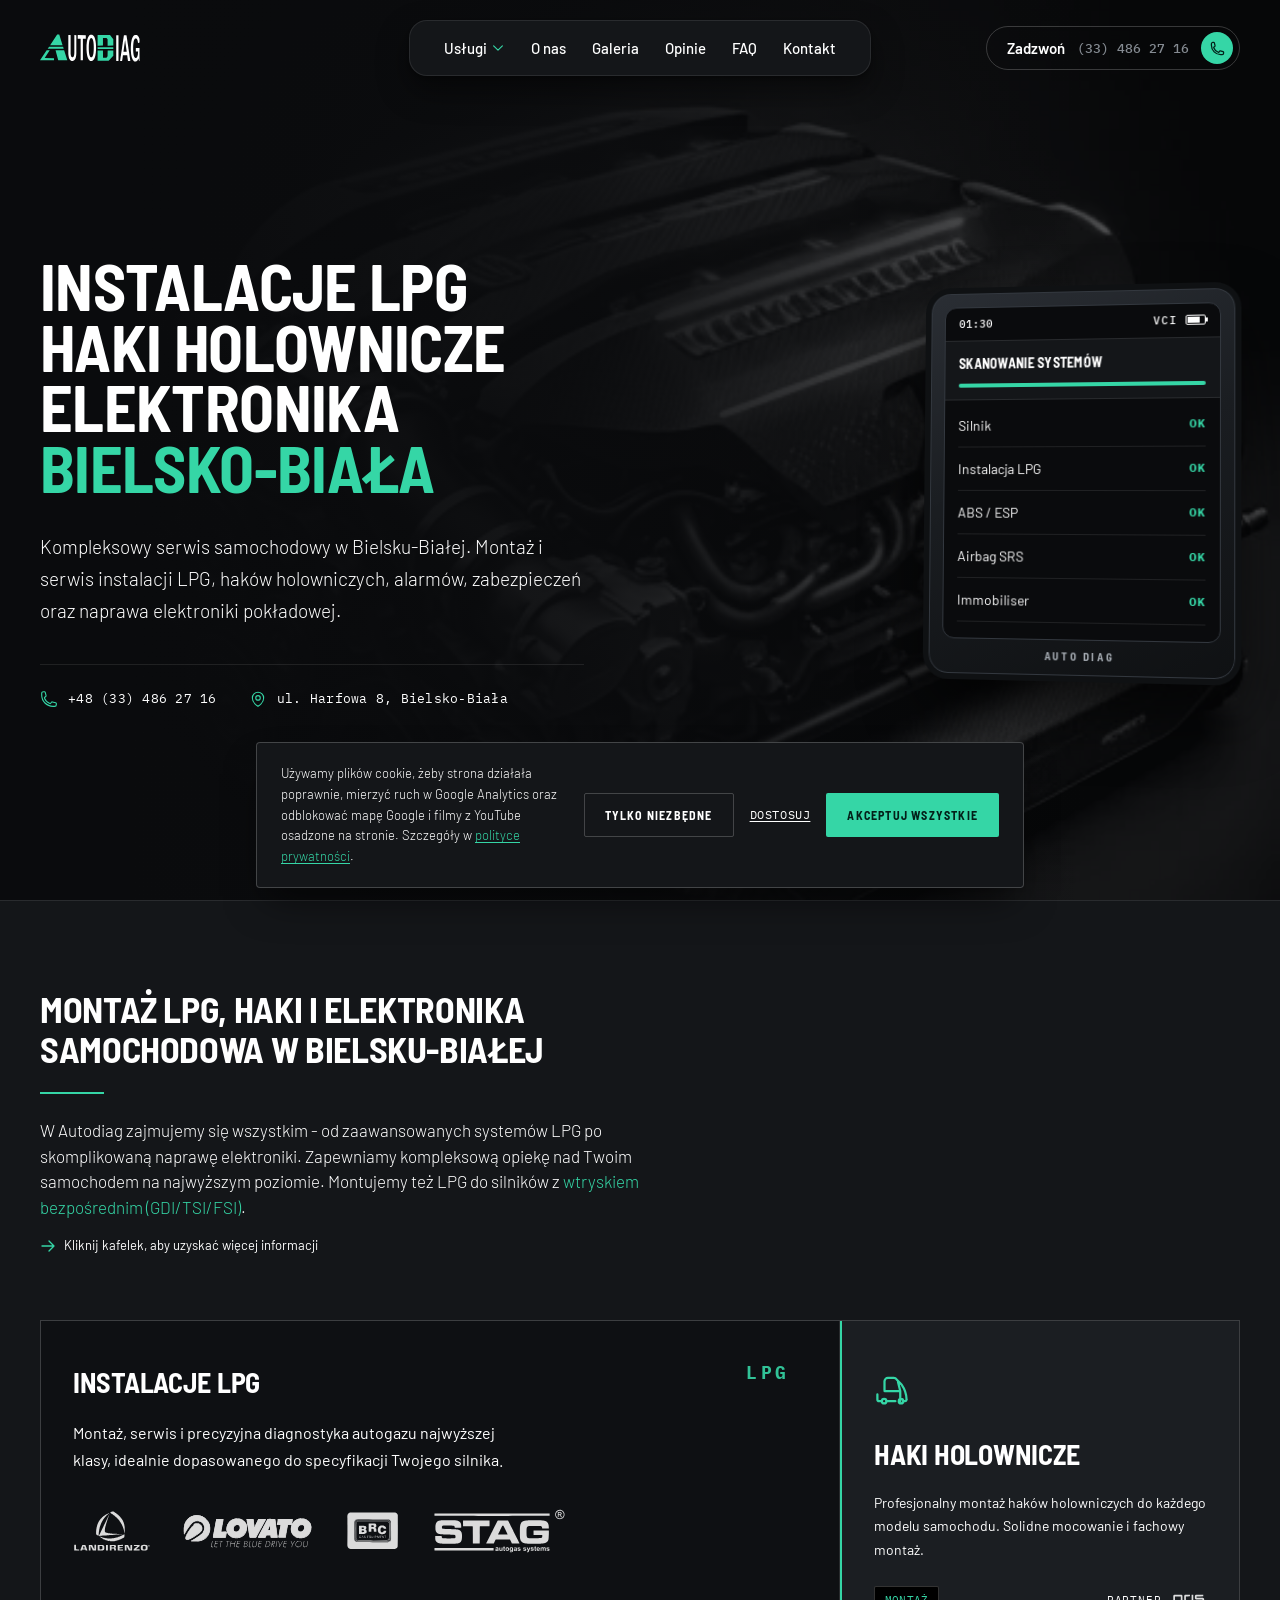
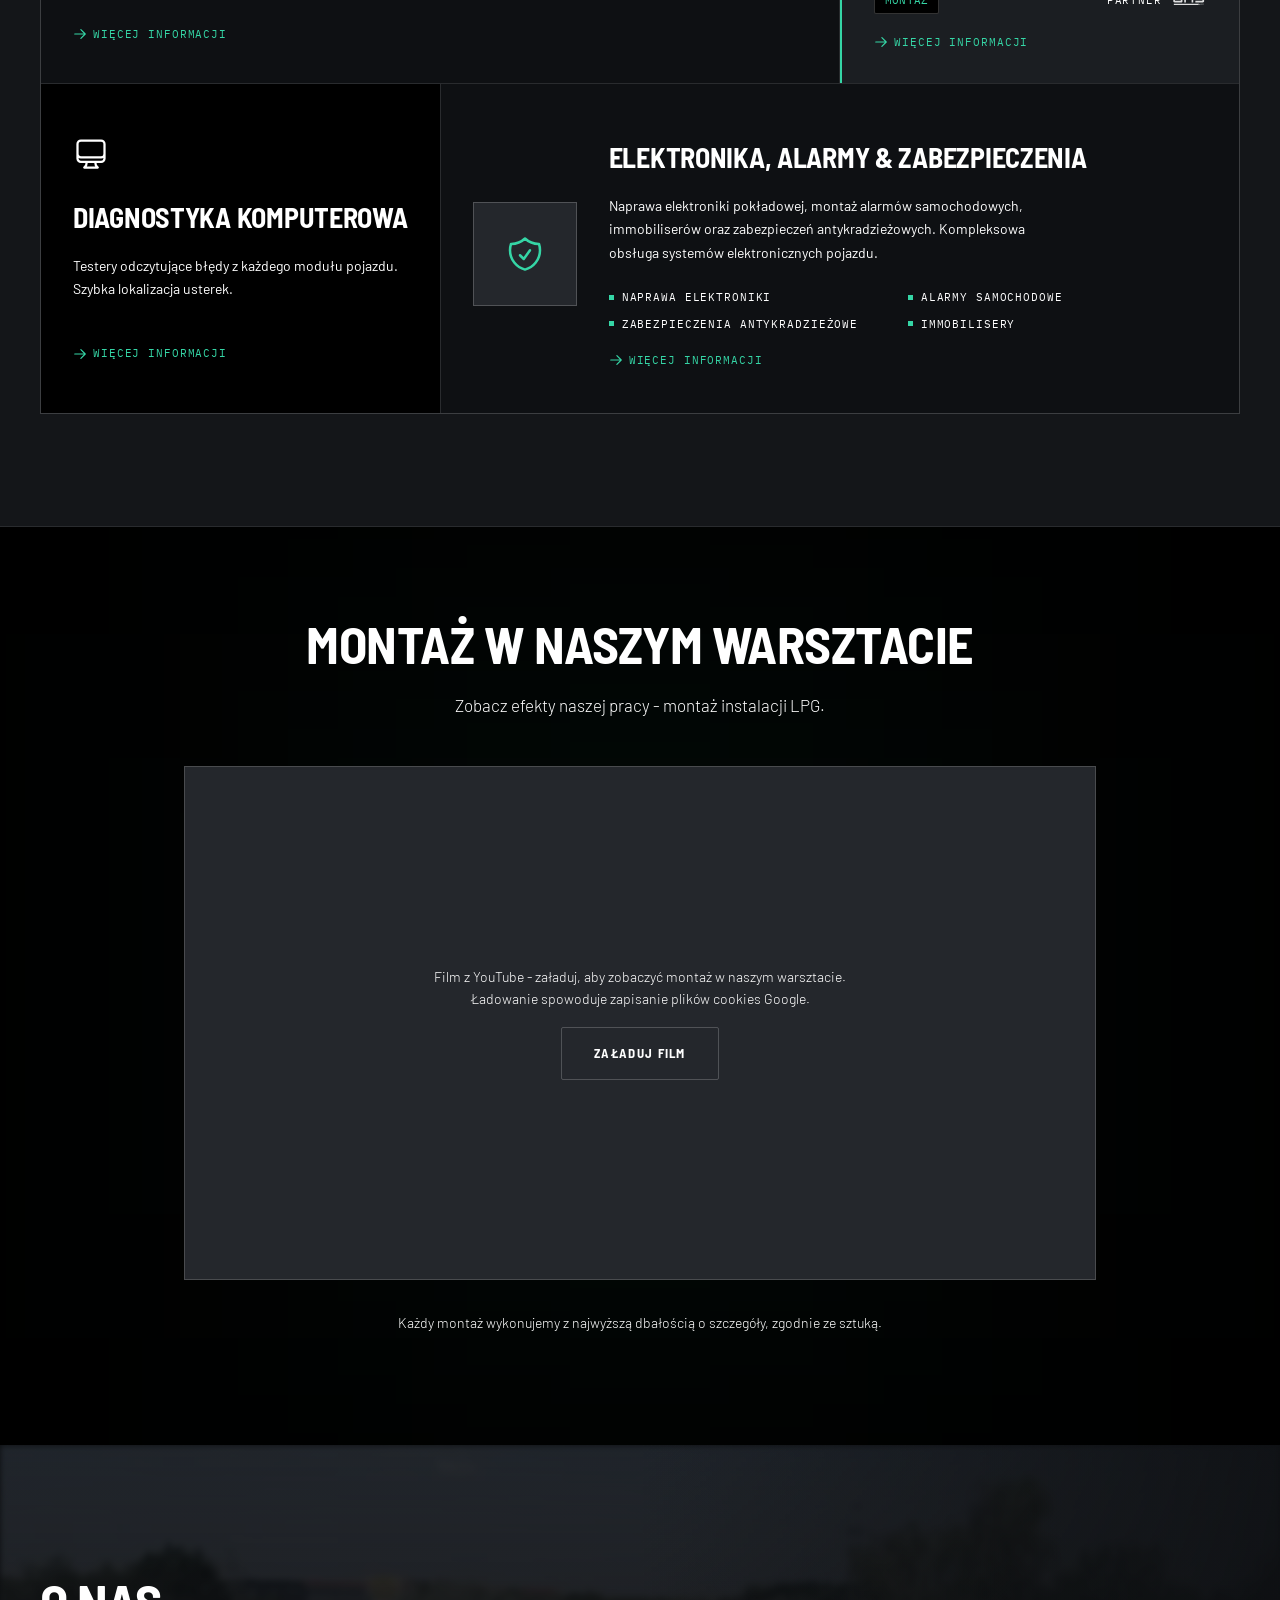
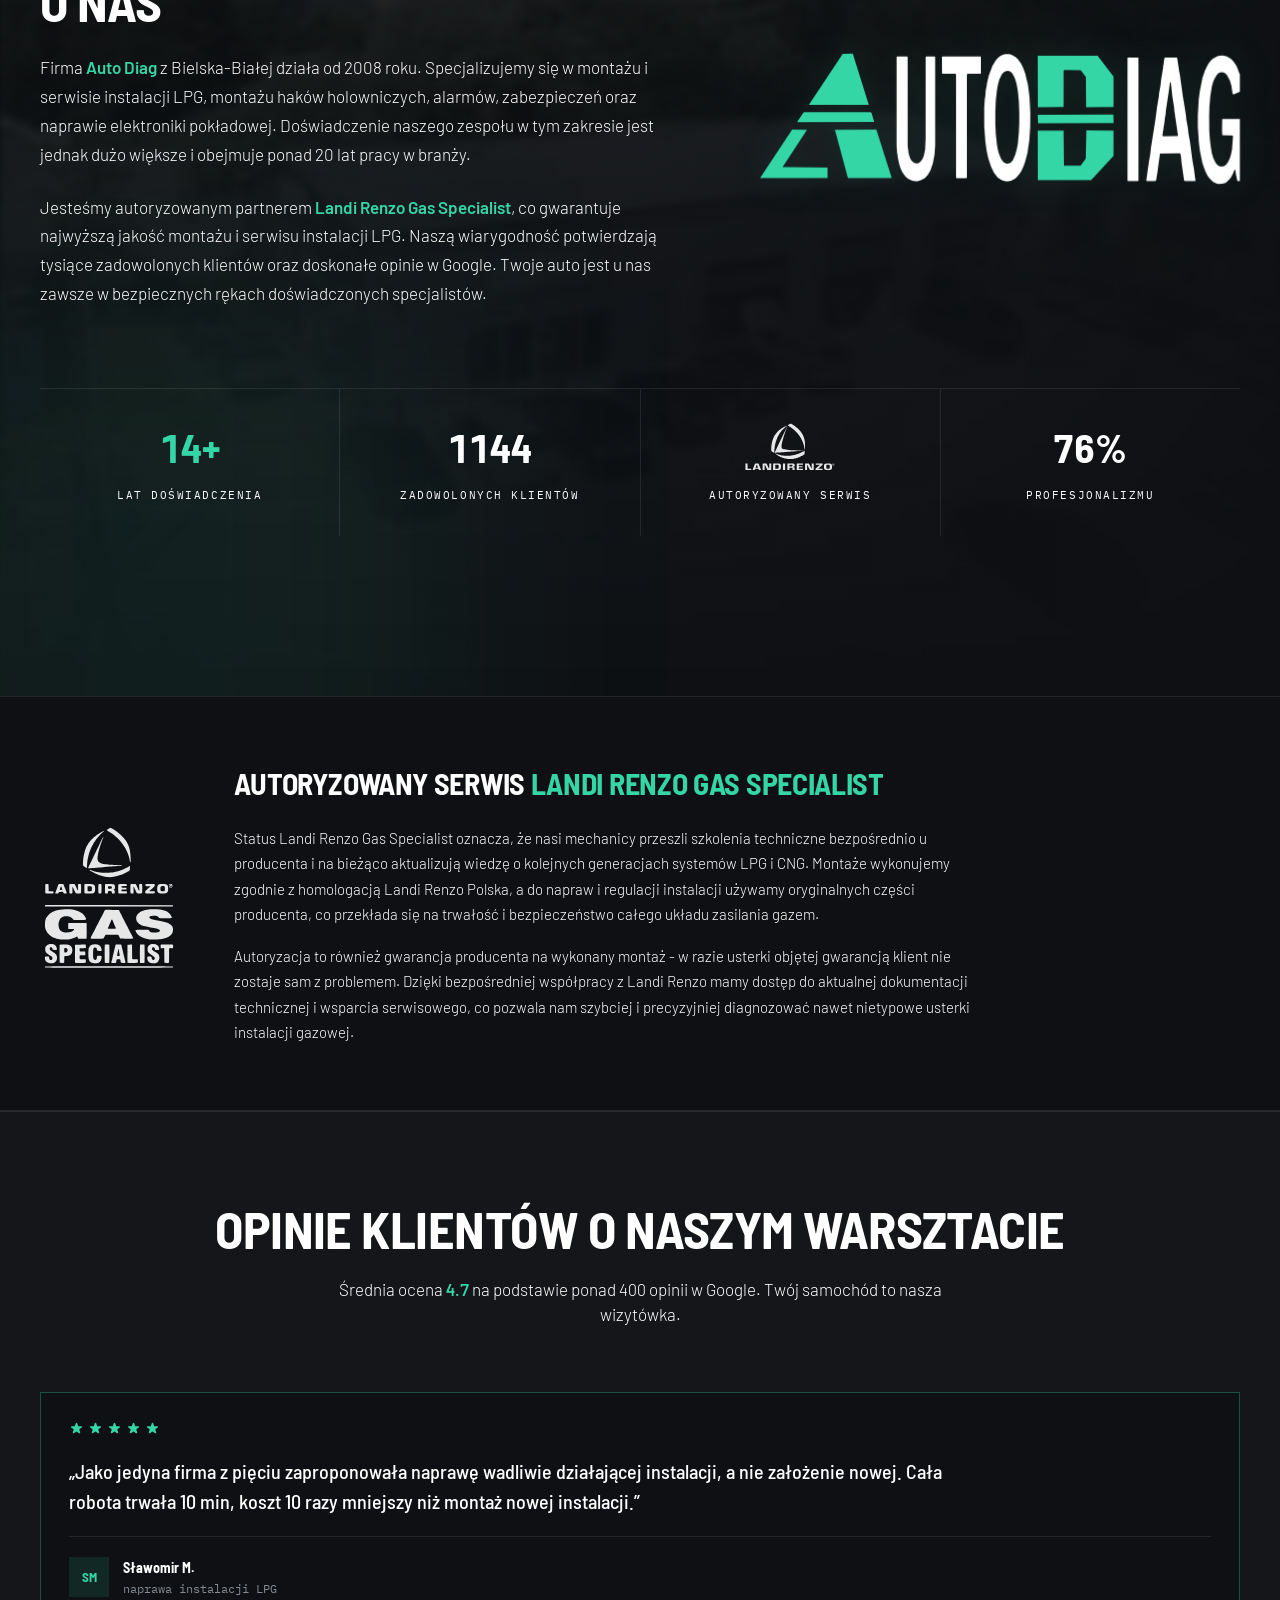
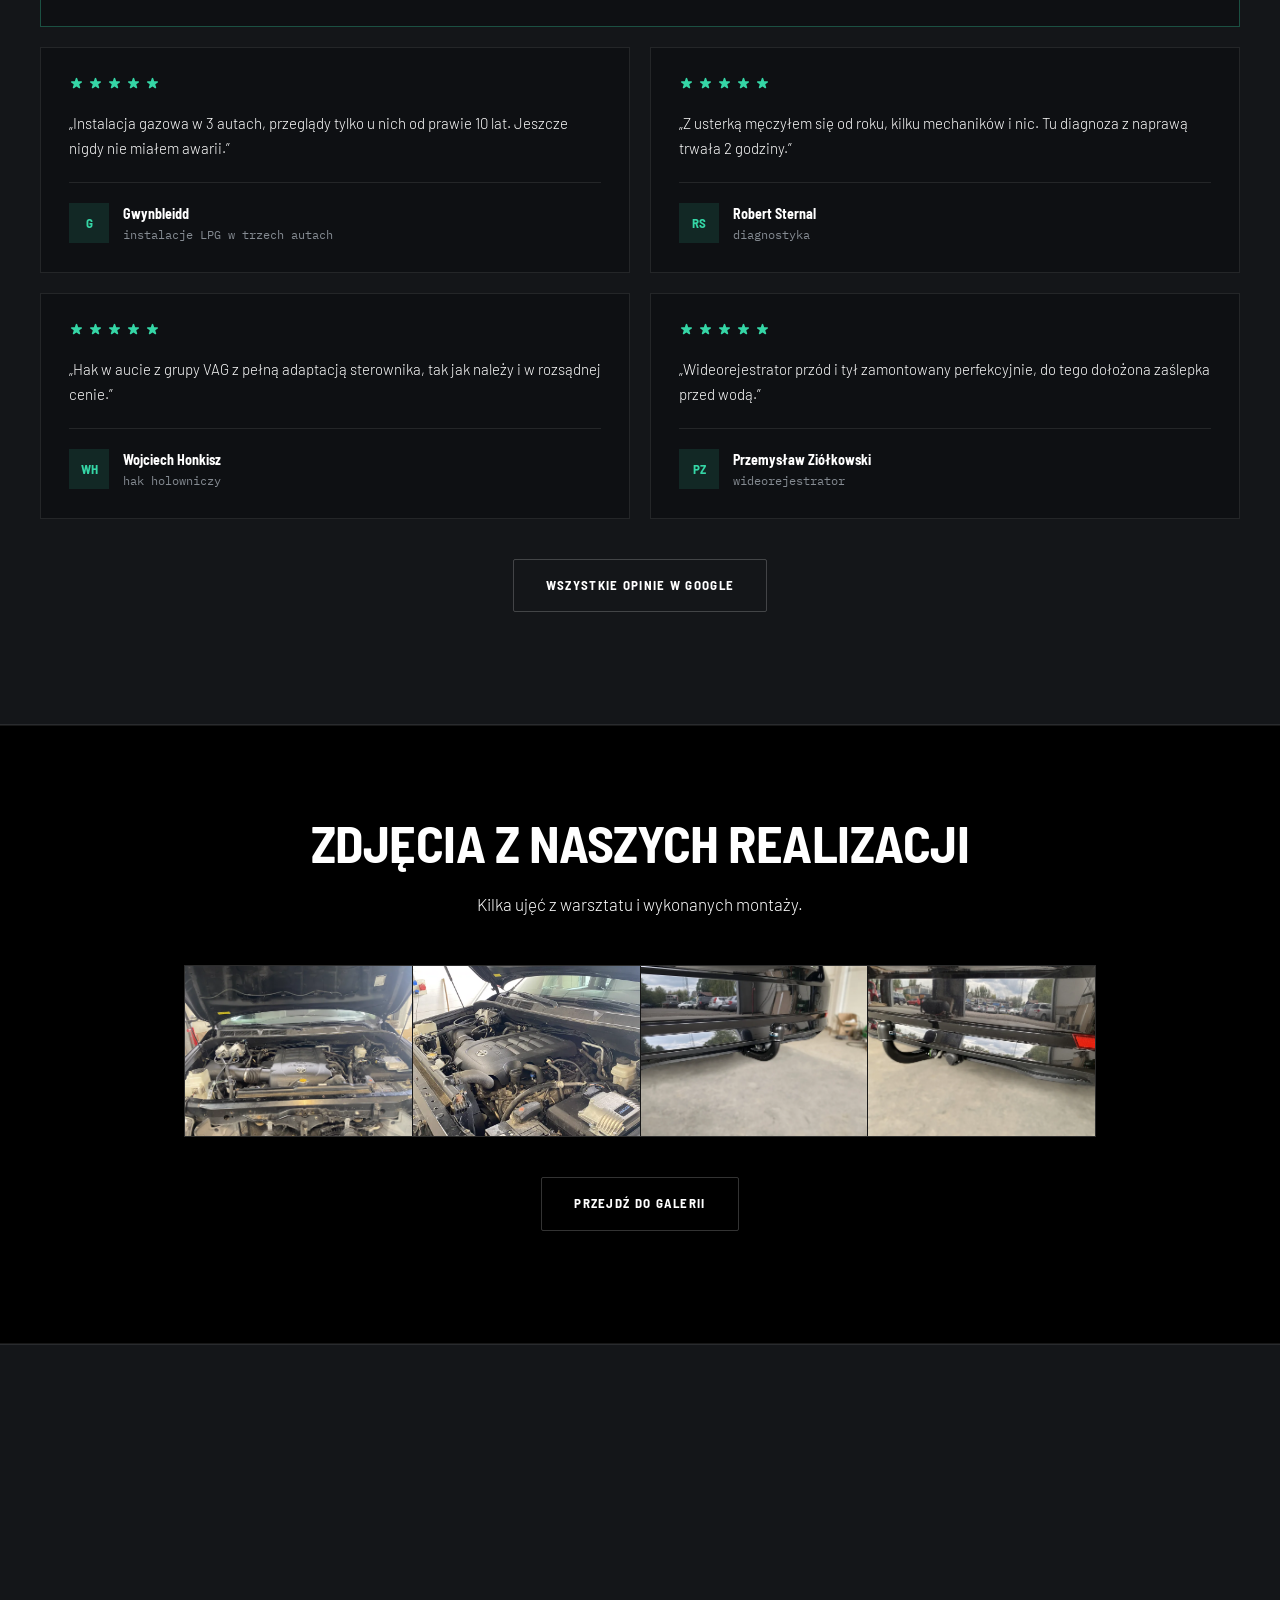
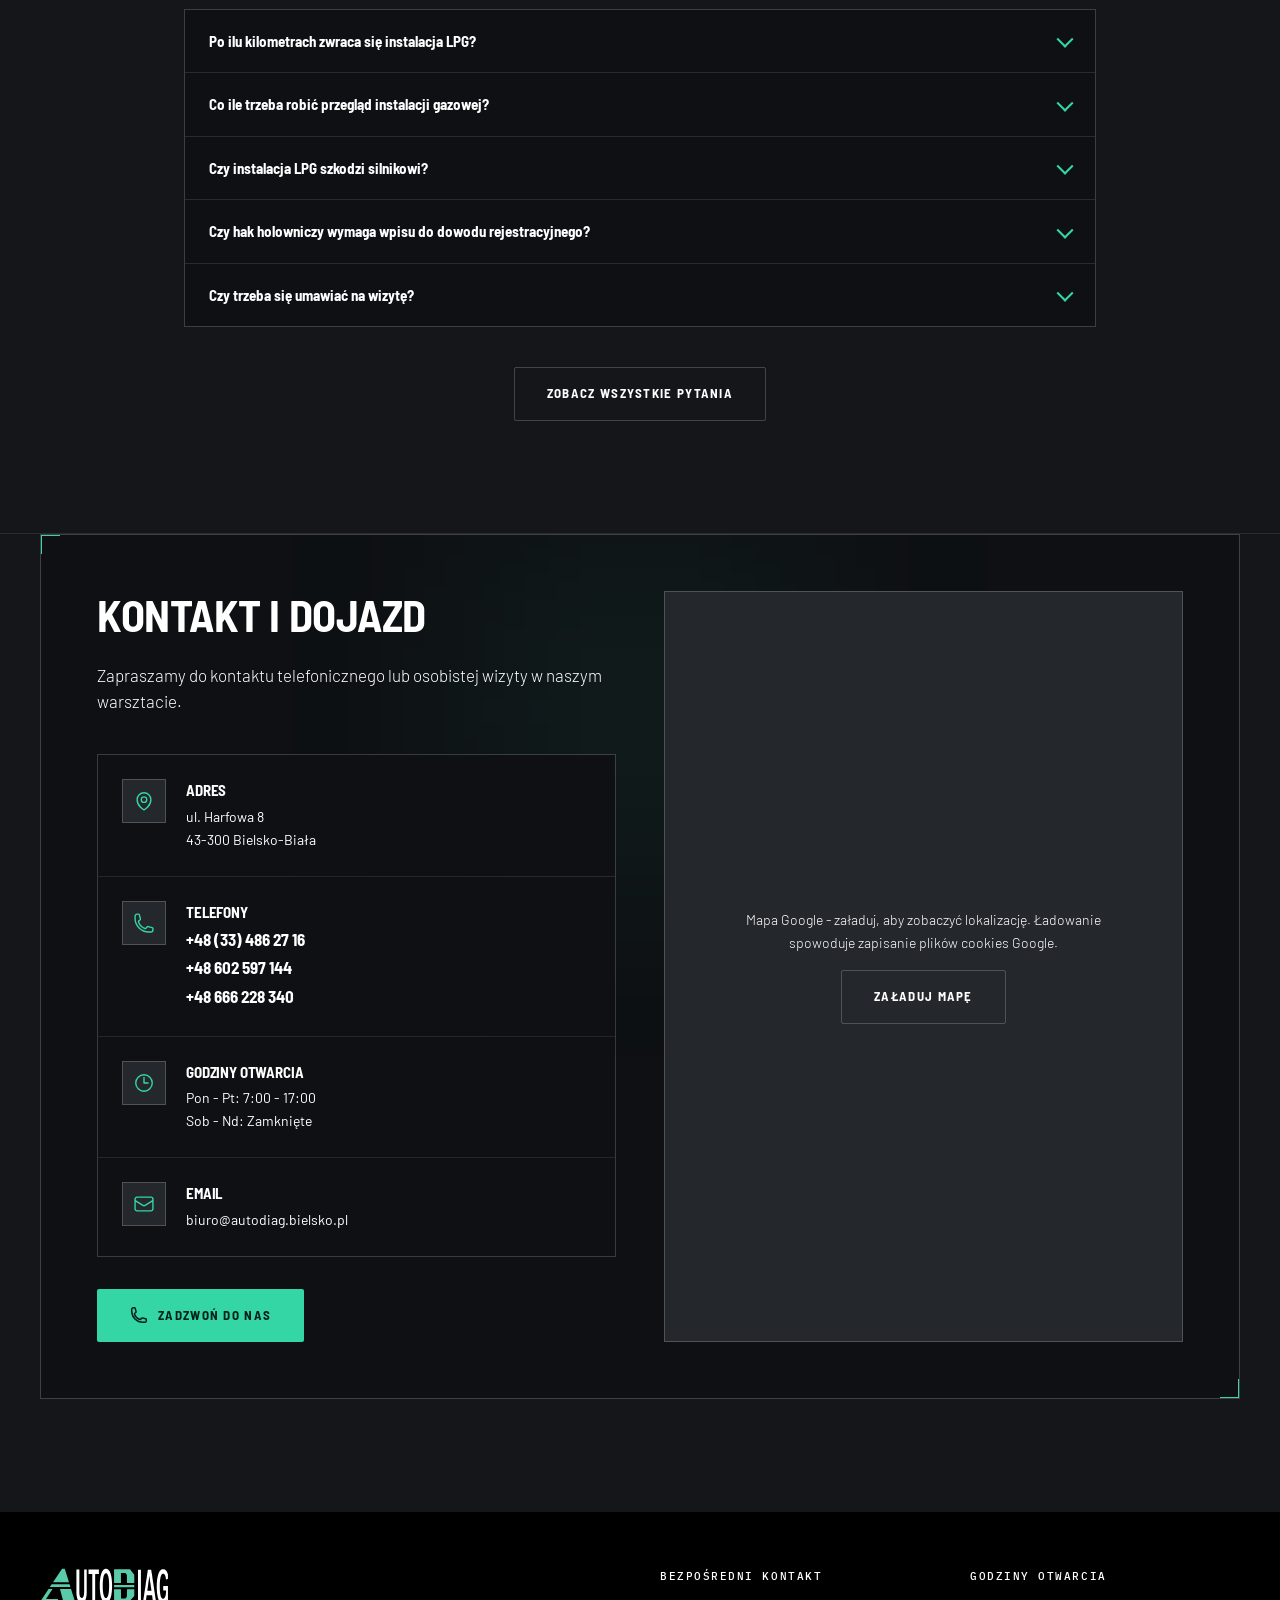
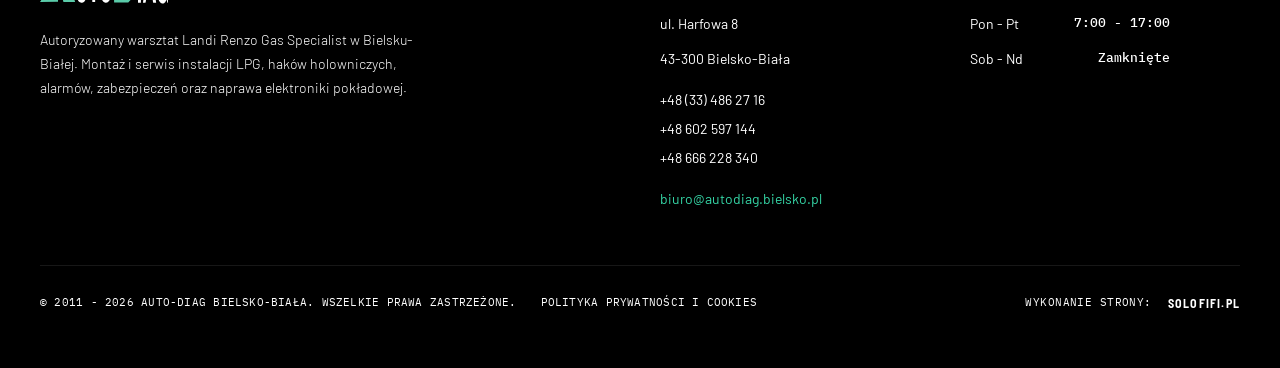
==== commit 06e2eef9: "logo landi renzo w o nas wjezdza razem z reszta statystyk" ====
--- a/index.html
+++ b/index.html
@@ -455,7 +455,7 @@
         <div class="about__stat-label">Zadowolonych klientów</div>
       </div>
       <div class="about__stat">
-        <div class="about__stat-image reveal" style="--delay:0.5s"><img src="images/logos/landi-renzo.svg" alt="Landi Renzo Gas Specialist – autoryzowany warsztat Auto Diag Bielsko-Biała" width="666" height="374" loading="lazy" decoding="async"></div>
+        <div class="about__stat-image"><img src="images/logos/landi-renzo.svg" alt="Landi Renzo Gas Specialist – autoryzowany warsztat Auto Diag Bielsko-Biała" width="666" height="374" decoding="async"></div>
         <div class="about__stat-label">Autoryzowany Serwis</div>
       </div>
       <div class="about__stat">
@@ -766,7 +766,7 @@
   </div>
 </div>
 
-<script src="js/main.js?v=01be3f6e"></script>
+<script src="js/main.js?v=97b864d0"></script>
 <script src="js/consent.js?v=1b55cb41"></script>
 <script src="js/tracking.js?v=b3a6cda3"></script>
 <!-- Cloudflare Web Analytics --><script type="module" src="https://static.cloudflareinsights.com/beacon.min.js" data-cf-beacon='{"token": "d187a69e90bf447f9bc49c163aadb749"}'></script><!-- End Cloudflare Web Analytics -->
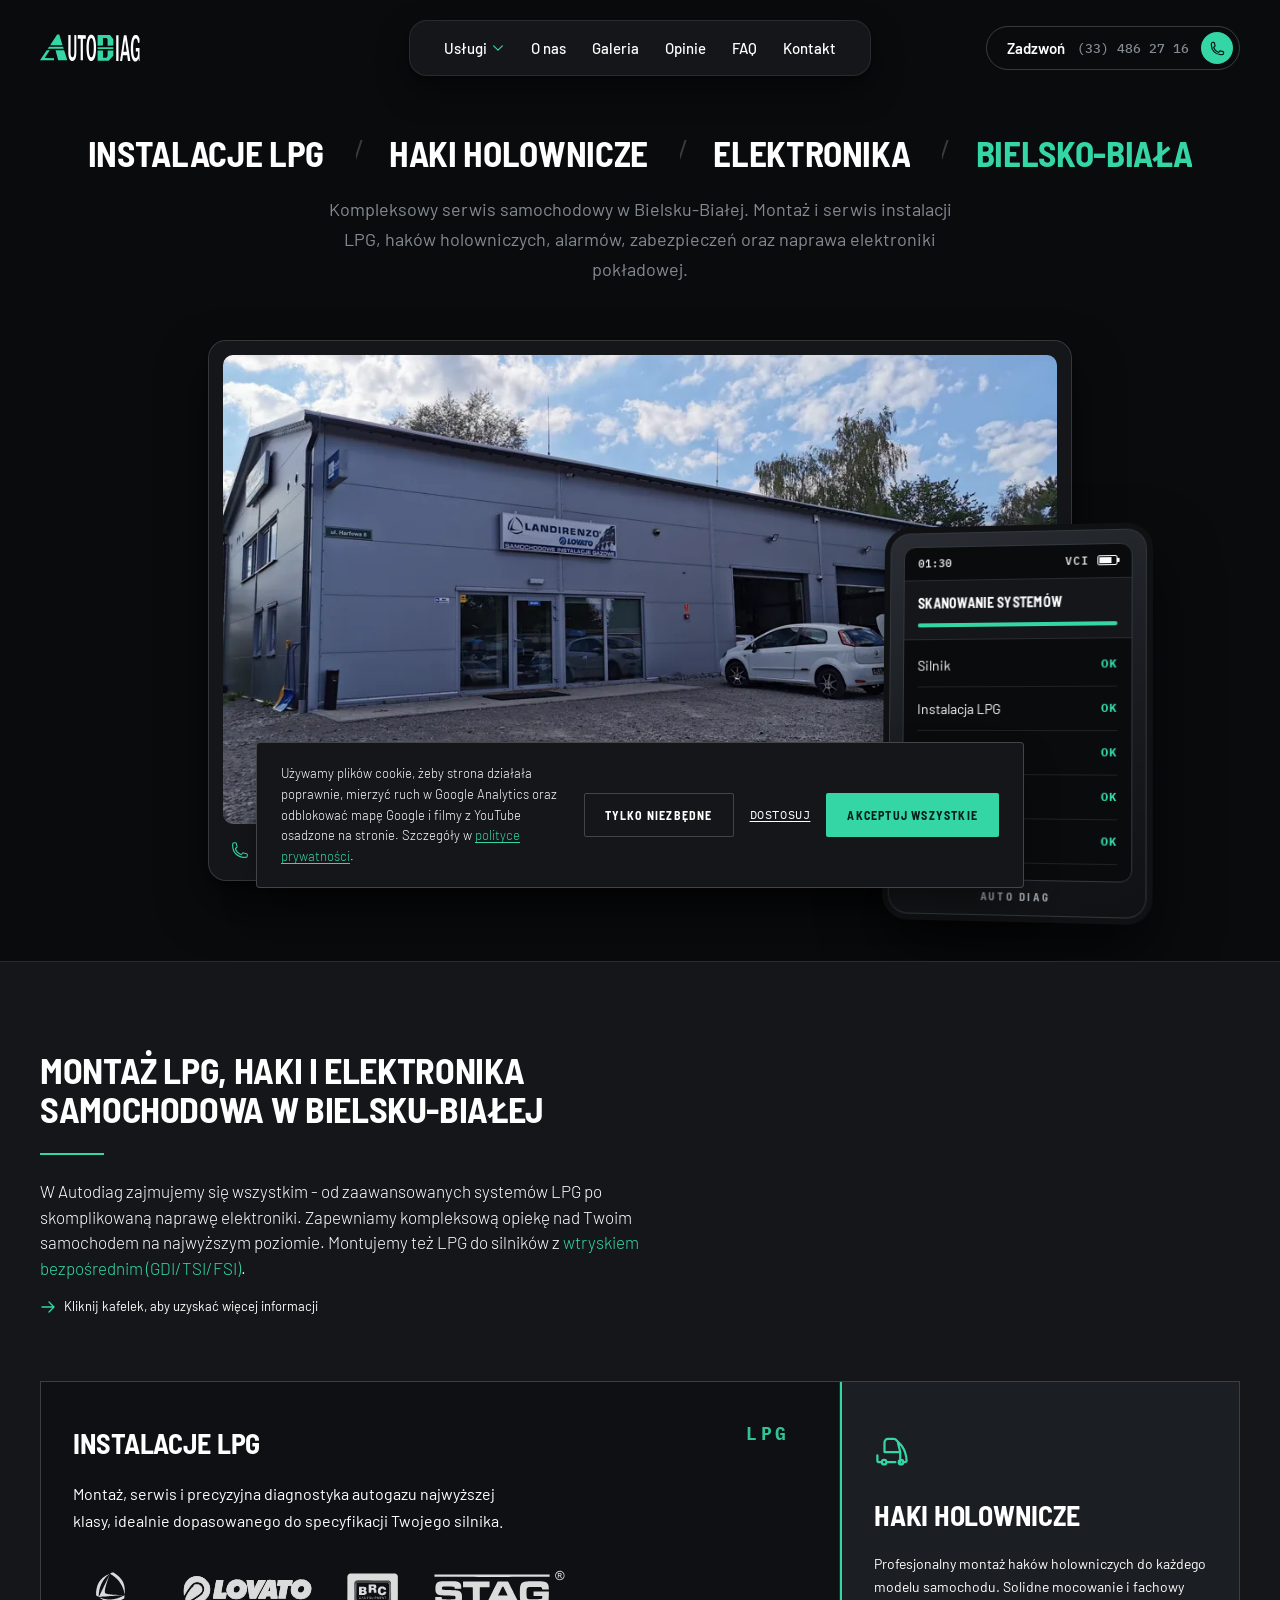
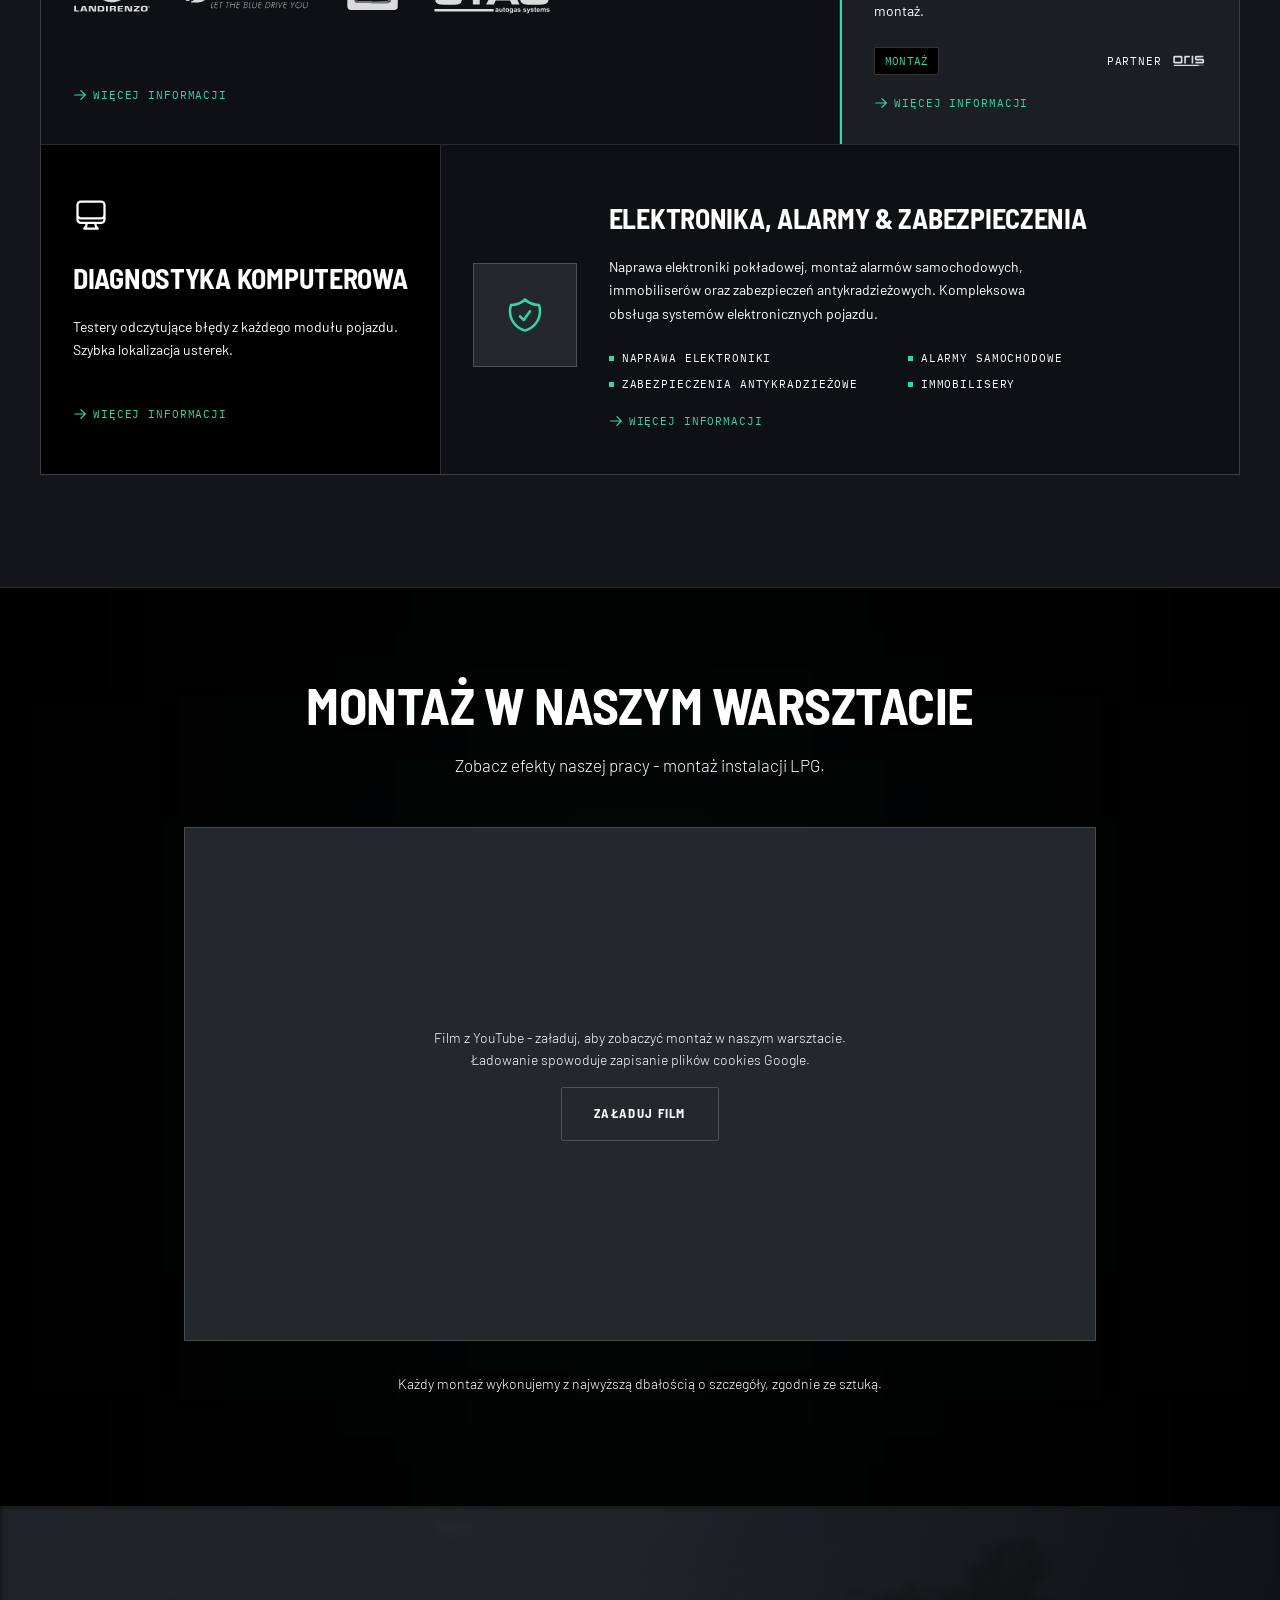
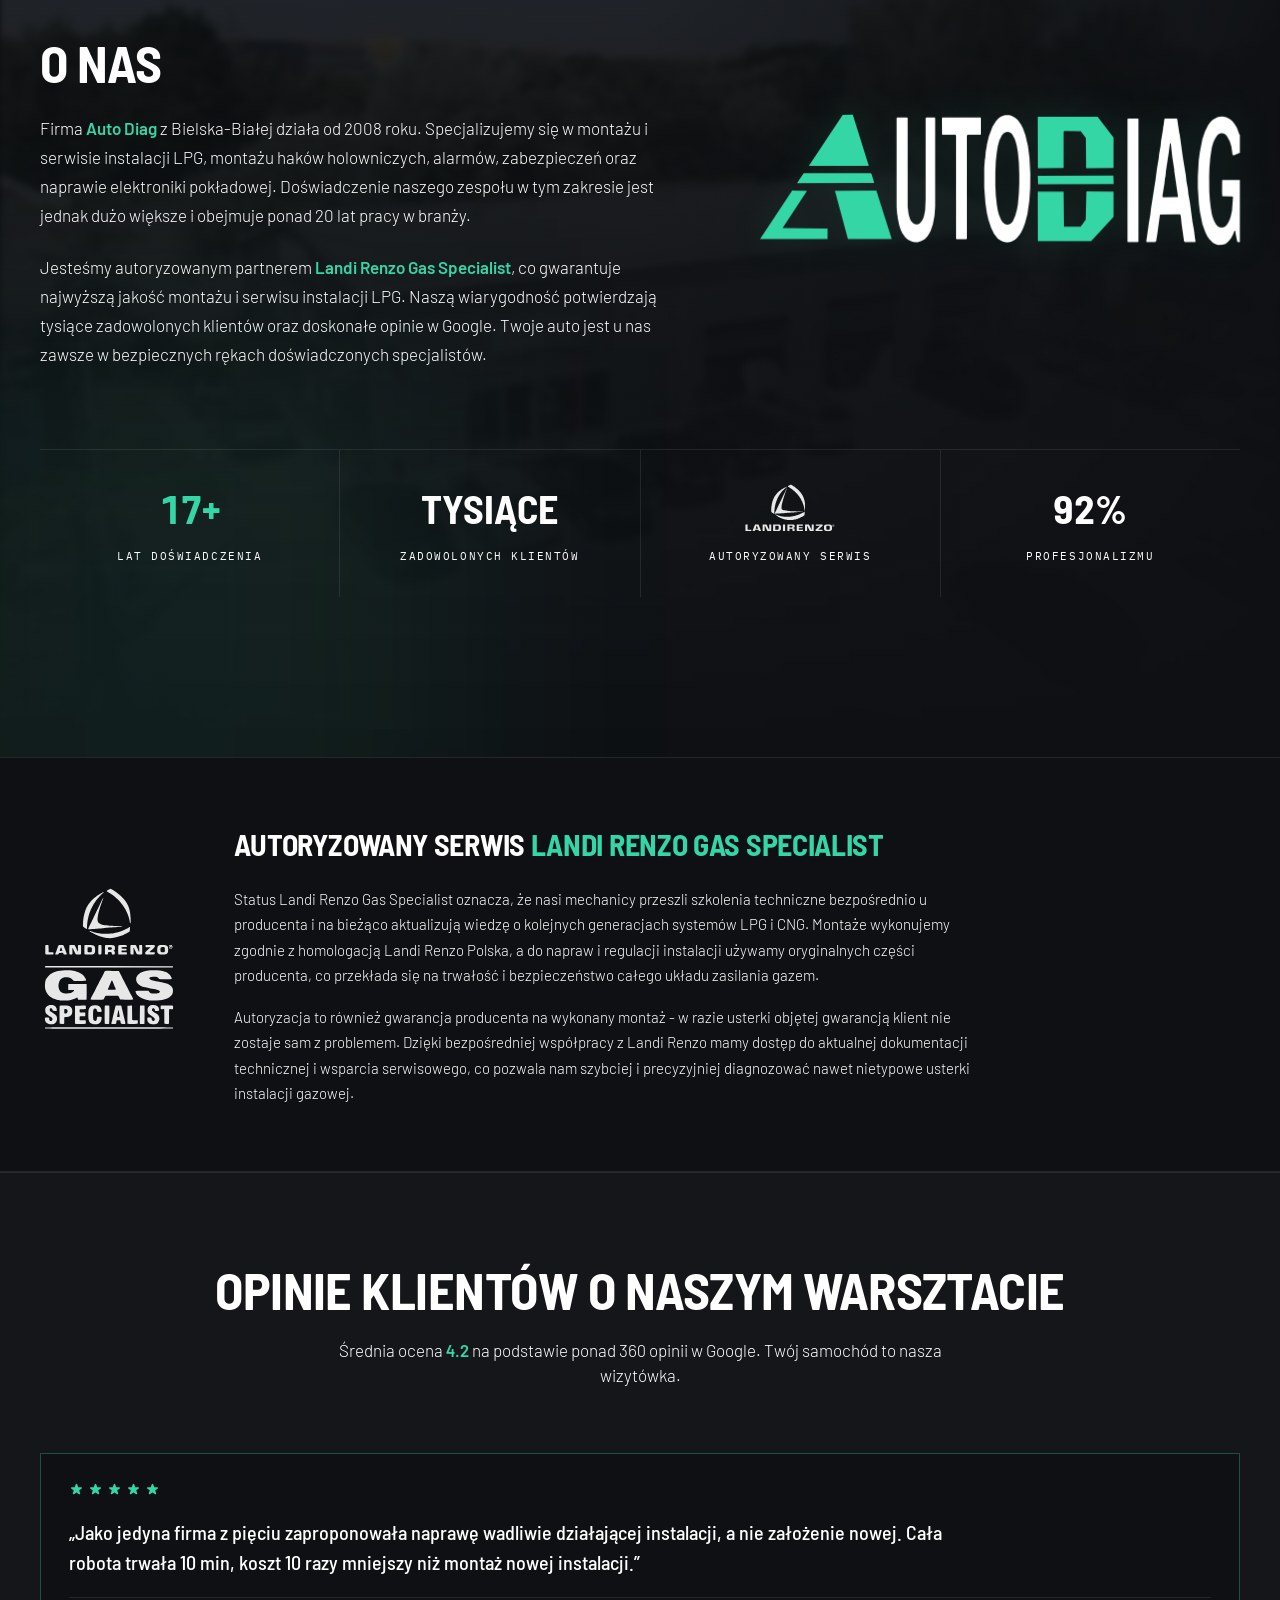
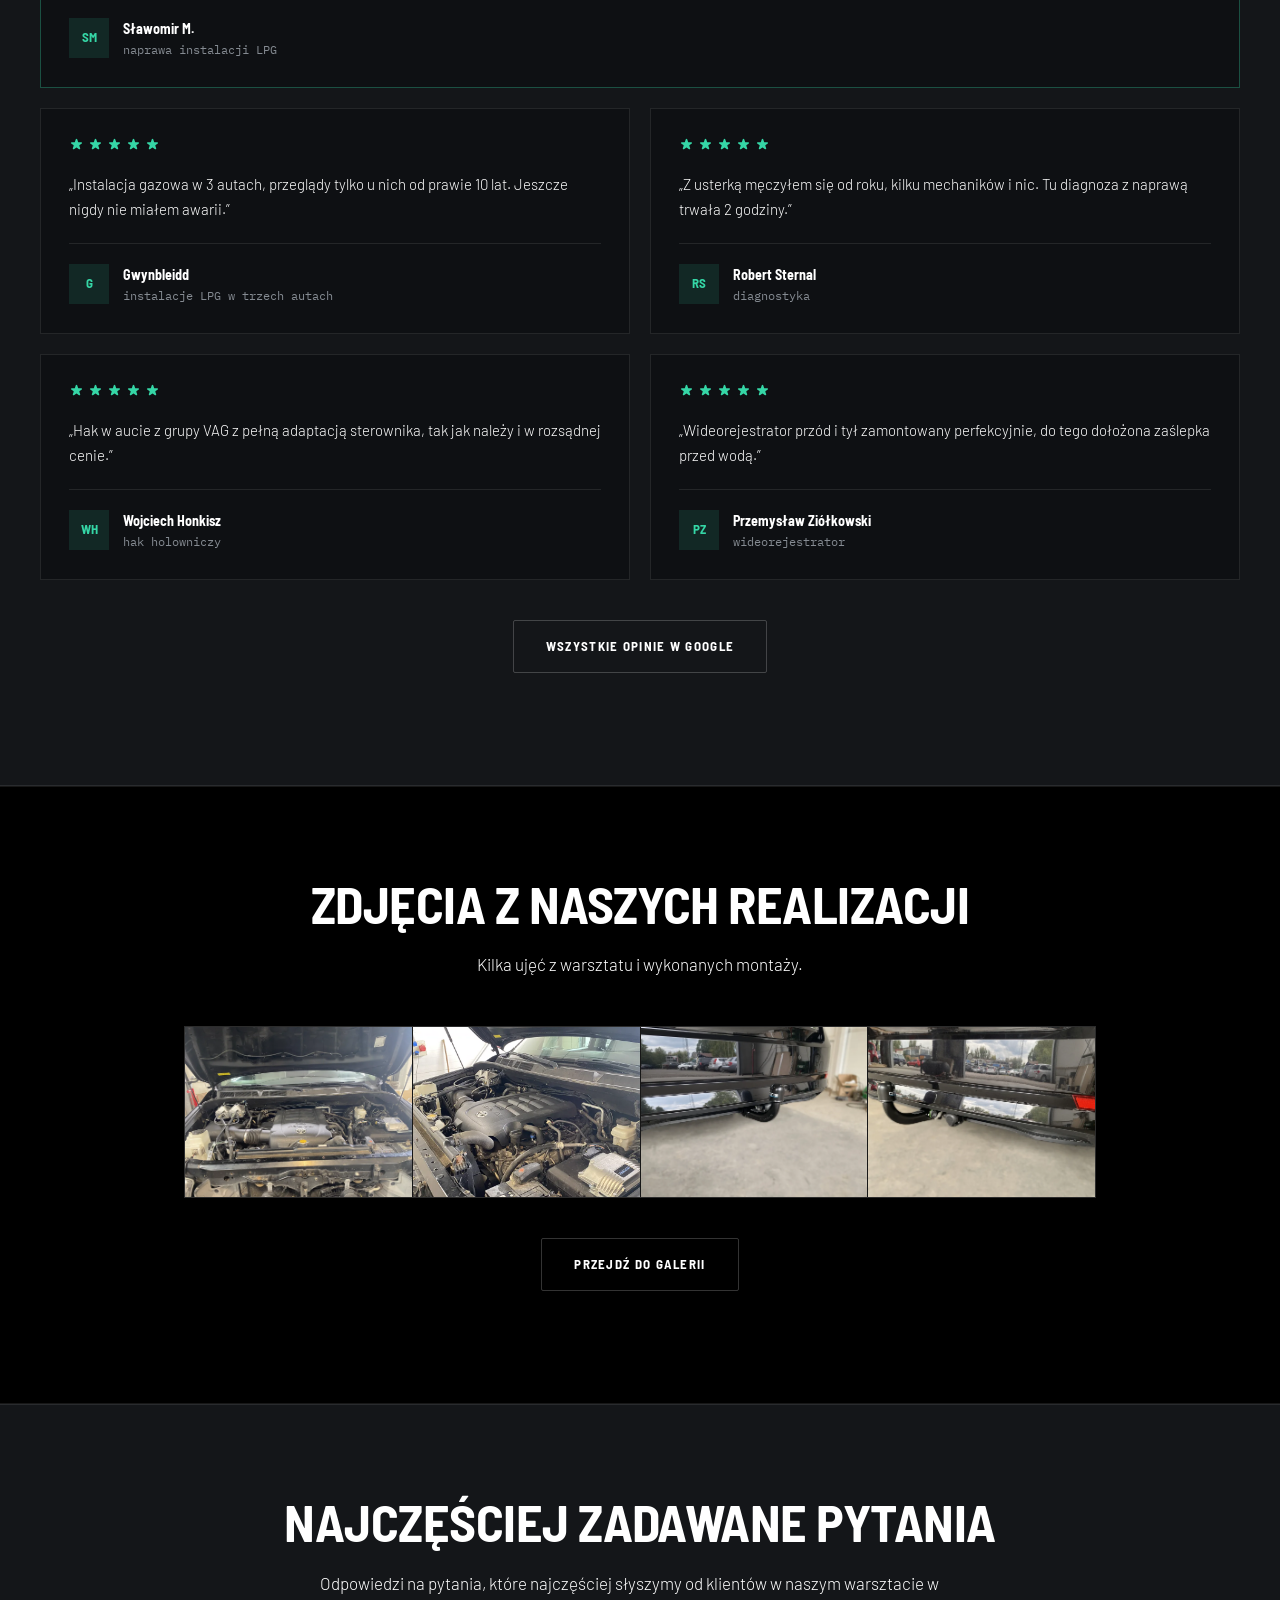
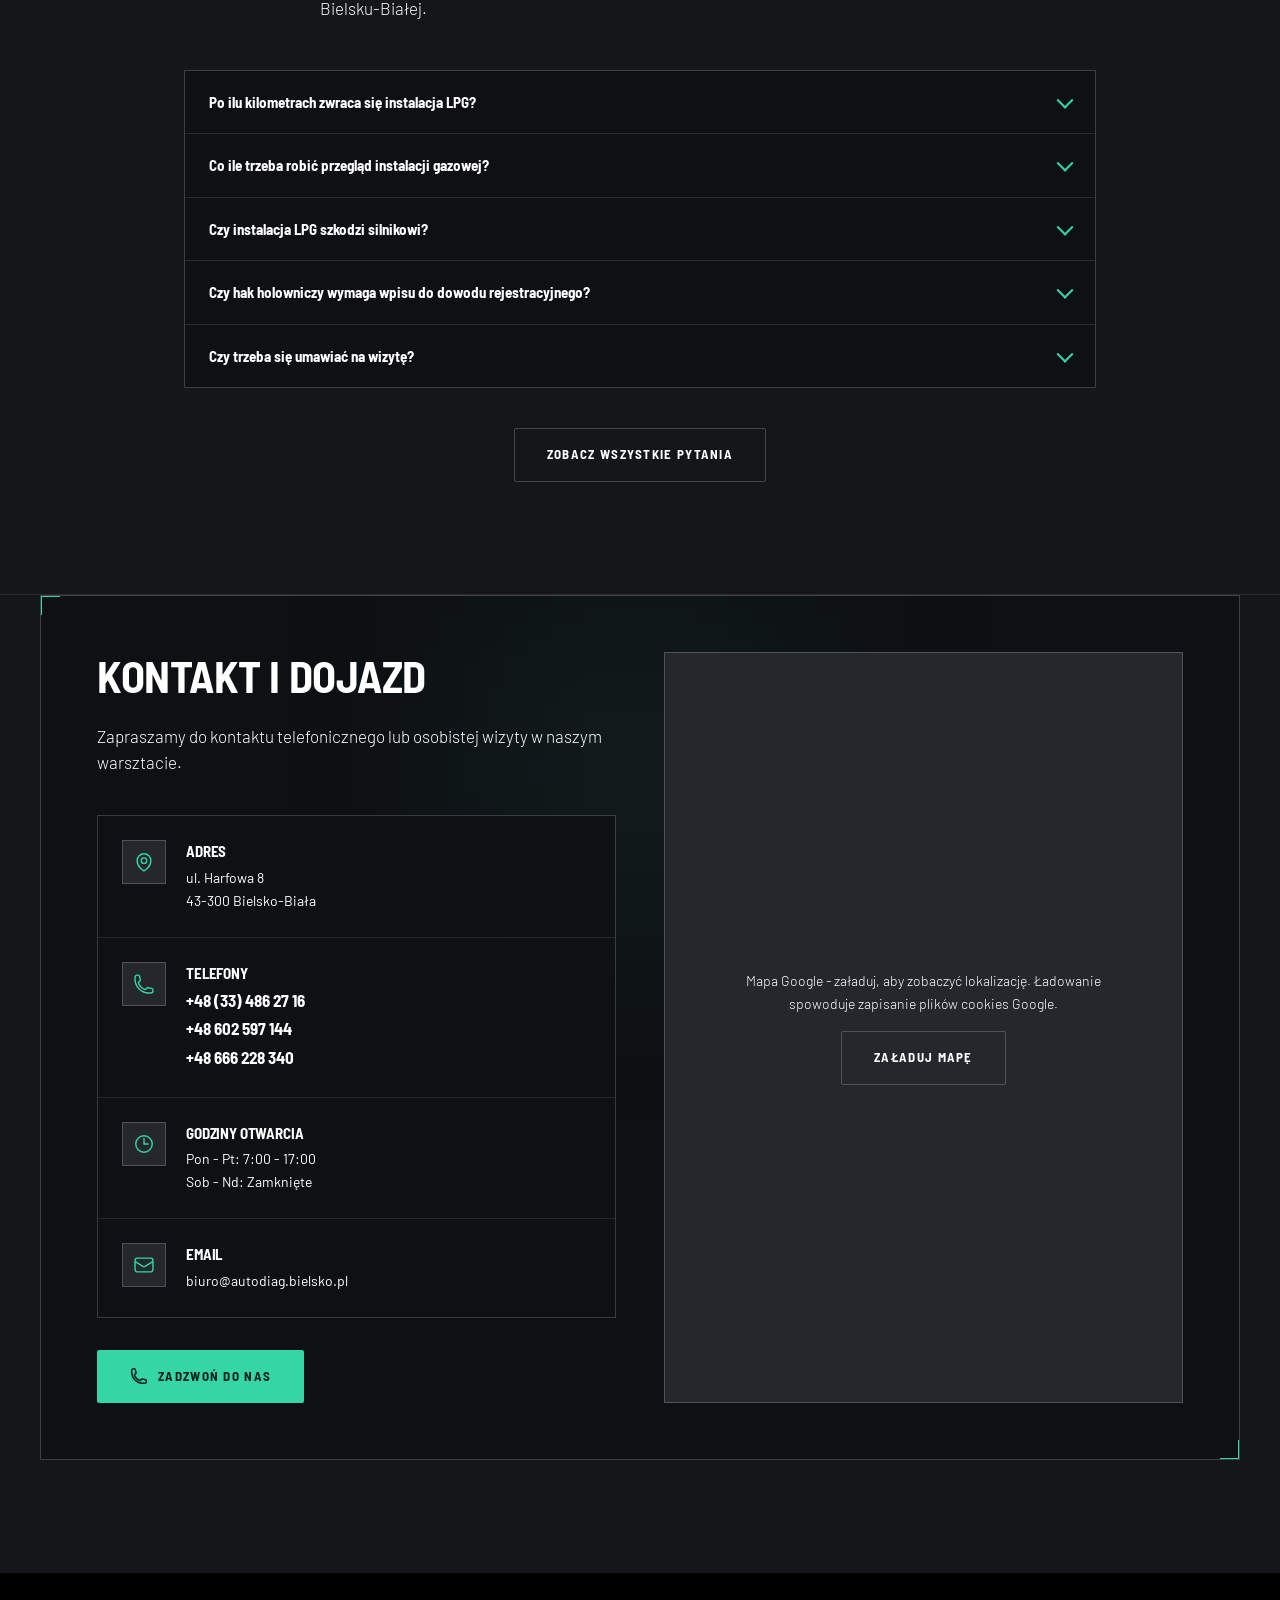
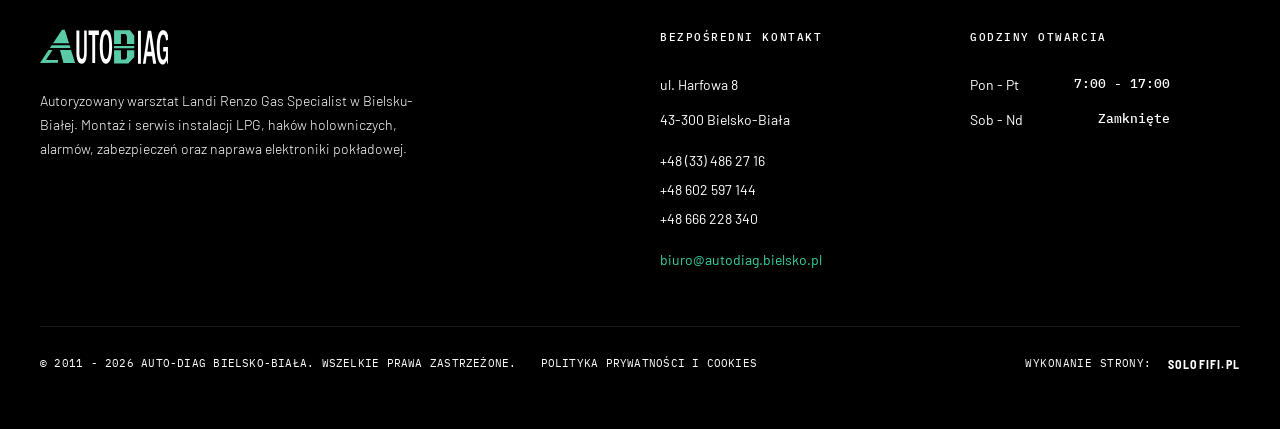
==== commit deac33b1: "hero ze zdjeciem warsztatu w ramce zamiast silnika w tle" ====
--- a/index.html
+++ b/index.html
@@ -31,8 +31,8 @@
 <link rel="manifest" href="icons/site.webmanifest">
 
 <link rel="stylesheet" href="css/fonts.css?v=e96d44db">
-<link rel="preload" as="image" href="images/engine.webp" fetchpriority="high">
-<link rel="stylesheet" href="css/style.css?v=4b11e7cd">
+<link rel="preload" as="image" href="images/warsztat-1600.webp" imagesrcset="images/warsztat-960.webp 960w, images/warsztat-1600.webp 1600w" imagesizes="(min-width: 1024px) 54rem, 100vw" fetchpriority="high">
+<link rel="stylesheet" href="css/style.css?v=5bb9f7b9">
 
 <script type="application/ld+json">
 {
@@ -196,81 +196,79 @@
 <main id="top">
 
 <section class="hero">
-  <div class="hero__bg-wrap">
-    <div class="hero__bg-image"></div>
-    <div class="hero__bg-gradient"></div>
-  </div>
-
   <div class="hero__content">
-    <div class="hero__text">
-      <h1 class="hero__title hero-anim hero-anim--slide" style="--delay:0.1s">
-        <span class="hero__title-line">Instalacje LPG</span>
-        <span class="hero__title-line hero__title-line--pop" style="--pop:0.7s"><span>Haki holownicze</span></span>
-        <span class="hero__title-line hero__title-line--pop" style="--pop:1.1s"><span>Elektronika</span></span>
-        <span class="hero__title-line hero__title-line--pop text-primary" style="--pop:1.5s"><span>Bielsko-Biała</span></span>
-      </h1>
-
-      <p class="hero__lead hero-anim hero-anim--slide" style="--delay:0.2s" data-edit-id="hero-lead">
-        Kompleksowy serwis samochodowy w Bielsku-Białej. Montaż i serwis instalacji LPG, haków holowniczych, alarmów, zabezpieczeń oraz naprawa elektroniki pokładowej.
-      </p>
-
-      <ul class="hero__meta hero-anim" style="--delay:0.3s">
-        <li class="hero__meta-item">
-          <svg viewBox="0 0 24 24" fill="none" stroke="currentColor" stroke-width="1.5" aria-hidden="true"><path stroke-linecap="round" stroke-linejoin="round" d="M2.25 6.75c0 8.284 6.716 15 15 15h2.25a2.25 2.25 0 002.25-2.25v-1.372c0-.516-.351-.966-.852-1.091l-4.423-1.106c-.44-.11-.902.055-1.173.417l-.97 1.293c-.282.376-.769.542-1.21.38a12.035 12.035 0 01-7.143-7.143c-.162-.441.004-.928.38-1.21l1.293-.97c.363-.271.527-.734.417-1.173L6.963 3.102a1.125 1.125 0 00-1.091-.852H4.5A2.25 2.25 0 002.25 4.5v2.25z"/></svg>
-          <a href="tel:+48334862716" class="hero__meta-link">+48 (33) 486 27 16</a>
-        </li>
-        <li class="hero__meta-item">
-          <svg viewBox="0 0 24 24" fill="none" stroke="currentColor" stroke-width="1.5" aria-hidden="true"><path stroke-linecap="round" stroke-linejoin="round" d="M15 10.5a3 3 0 11-6 0 3 3 0 016 0z"/><path stroke-linecap="round" stroke-linejoin="round" d="M19.5 10.5c0 7.142-7.5 11.25-7.5 11.25S4.5 17.642 4.5 10.5a7.5 7.5 0 1115 0z"/></svg>
-          <a href="#kontakt" class="hero__meta-link">ul. Harfowa 8, Bielsko-Biała</a>
-        </li>
-      </ul>
-    </div>
-
-    <div class="obd hero-anim" style="--delay:0.5s" data-obd>
-      <div class="obd__body">
-        <div class="obd__screen">
-          <div class="obd__statusbar" aria-hidden="true">
-            <span data-obd-clock>Auto Diag</span>
-            <span class="obd__statusbar-right">
-              <span>VCI</span>
-              <span class="obd__battery"><span></span></span>
-            </span>
+    <h1 class="hero__title hero-anim hero-anim--slide" style="--delay:0.1s">
+      <span class="hero__title-line">Instalacje LPG</span>
+      <span class="hero__title-line hero__title-line--pop" style="--pop:0.5s"><span>Haki holownicze</span></span>
+      <span class="hero__title-line hero__title-line--pop" style="--pop:0.7s"><span>Elektronika</span></span>
+      <span class="hero__title-line hero__title-line--pop text-primary" style="--pop:0.9s"><span>Bielsko-Biała</span></span>
+    </h1>
+
+    <p class="hero__lead hero-anim hero-anim--slide" style="--delay:0.2s" data-edit-id="hero-lead">
+      Kompleksowy serwis samochodowy w Bielsku-Białej. Montaż i serwis instalacji LPG, haków holowniczych, alarmów, zabezpieczeń oraz naprawa elektroniki pokładowej.
+    </p>
+
+    <div class="hero__stage">
+      <figure class="hero__photo hero-anim" style="--delay:0.3s">
+        <img src="images/warsztat-1600.webp" srcset="images/warsztat-960.webp 960w, images/warsztat-1600.webp 1600w" sizes="(min-width: 1024px) 54rem, 100vw" width="1600" height="900" alt="Budynek warsztatu Auto Diag przy ul. Harfowej 8 w Bielsku-Białej" fetchpriority="high">
+        <figcaption class="hero__meta">
+          <span class="hero__meta-item">
+            <svg viewBox="0 0 24 24" fill="none" stroke="currentColor" stroke-width="1.5" aria-hidden="true"><path stroke-linecap="round" stroke-linejoin="round" d="M2.25 6.75c0 8.284 6.716 15 15 15h2.25a2.25 2.25 0 002.25-2.25v-1.372c0-.516-.351-.966-.852-1.091l-4.423-1.106c-.44-.11-.902.055-1.173.417l-.97 1.293c-.282.376-.769.542-1.21.38a12.035 12.035 0 01-7.143-7.143c-.162-.441.004-.928.38-1.21l1.293-.97c.363-.271.527-.734.417-1.173L6.963 3.102a1.125 1.125 0 00-1.091-.852H4.5A2.25 2.25 0 002.25 4.5v2.25z"/></svg>
+            <a href="tel:+48334862716" class="hero__meta-link">+48 (33) 486 27 16</a>
+          </span>
+          <span class="hero__meta-item">
+            <svg viewBox="0 0 24 24" fill="none" stroke="currentColor" stroke-width="1.5" aria-hidden="true"><path stroke-linecap="round" stroke-linejoin="round" d="M15 10.5a3 3 0 11-6 0 3 3 0 016 0z"/><path stroke-linecap="round" stroke-linejoin="round" d="M19.5 10.5c0 7.142-7.5 11.25-7.5 11.25S4.5 17.642 4.5 10.5a7.5 7.5 0 1115 0z"/></svg>
+            <a href="#kontakt" class="hero__meta-link">ul. Harfowa 8, Bielsko-Biała</a>
+          </span>
+        </figcaption>
+      </figure>
+
+      <div class="obd hero-anim" style="--delay:0.5s" data-obd>
+        <div class="obd__body">
+          <div class="obd__screen">
+            <div class="obd__statusbar" aria-hidden="true">
+              <span data-obd-clock>Auto Diag</span>
+              <span class="obd__statusbar-right">
+                <span>VCI</span>
+                <span class="obd__battery"><span></span></span>
+              </span>
+            </div>
+
+            <div class="obd__view obd__view--boot" aria-hidden="true">
+              <span class="obd__logo">Auto Diag</span>
+              <span class="obd__loader"><span></span></span>
+            </div>
+
+            <div class="obd__view obd__view--scan" aria-hidden="true">
+              <div class="obd__head">
+                <span>Skanowanie systemów</span>
+                <span class="obd__progress"><span class="obd__progress-fill"></span></span>
+              </div>
+              <ul class="obd__systems">
+                <li style="--i:0"><span>Silnik</span><span class="obd__ok">OK</span></li>
+                <li style="--i:1"><span>Instalacja LPG</span><span class="obd__ok">OK</span></li>
+                <li style="--i:2"><span>ABS / ESP</span><span class="obd__ok">OK</span></li>
+                <li style="--i:3"><span>Airbag SRS</span><span class="obd__ok">OK</span></li>
+                <li style="--i:4"><span>Immobiliser</span><span class="obd__ok">OK</span></li>
+              </ul>
+            </div>
+
+            <div class="obd__view obd__view--result" role="status">
+              <div class="obd__head"><span>Wynik skanu</span></div>
+              <div class="obd__result">
+                <span class="obd__label">Warsztat</span>
+                <span class="obd__status" data-obd-status>Pon – Pt</span>
+                <span class="obd__note" data-obd-note>7:00 – 17:00</span>
+              </div>
+              <div class="obd__tiles">
+                <span class="obd__tile"><span class="obd__label">Google</span><span class="obd__tile-value"><span class="count-up" data-count="4.7" data-decimals="1">4.7</span>/5</span></span>
+                <span class="obd__tile"><span class="obd__label">W branży</span><span class="obd__tile-value"><span class="count-up" data-count-since="2008">18</span> lat</span></span>
+              </div>
+              <button type="button" class="obd__rescan" data-obd-rescan>Skanuj ponownie</button>
+            </div>
           </div>
-
-          <div class="obd__view obd__view--boot" aria-hidden="true">
-            <span class="obd__logo">Auto Diag</span>
-            <span class="obd__loader"><span></span></span>
-          </div>
-
-          <div class="obd__view obd__view--scan" aria-hidden="true">
-            <div class="obd__head">
-              <span>Skanowanie systemów</span>
-              <span class="obd__progress"><span class="obd__progress-fill"></span></span>
-            </div>
-            <ul class="obd__systems">
-              <li style="--i:0"><span>Silnik</span><span class="obd__ok">OK</span></li>
-              <li style="--i:1"><span>Instalacja LPG</span><span class="obd__ok">OK</span></li>
-              <li style="--i:2"><span>ABS / ESP</span><span class="obd__ok">OK</span></li>
-              <li style="--i:3"><span>Airbag SRS</span><span class="obd__ok">OK</span></li>
-              <li style="--i:4"><span>Immobiliser</span><span class="obd__ok">OK</span></li>
-            </ul>
-          </div>
-
-          <div class="obd__view obd__view--result" role="status">
-            <div class="obd__head"><span>Wynik skanu</span></div>
-            <div class="obd__result">
-              <span class="obd__label">Warsztat</span>
-              <span class="obd__status" data-obd-status>Pon – Pt</span>
-              <span class="obd__note" data-obd-note>7:00 – 17:00</span>
-            </div>
-            <div class="obd__tiles">
-              <span class="obd__tile"><span class="obd__label">Google</span><span class="obd__tile-value"><span class="count-up" data-count="4.7" data-decimals="1">4.7</span>/5</span></span>
-              <span class="obd__tile"><span class="obd__label">W branży</span><span class="obd__tile-value"><span class="count-up" data-count-since="2008">18</span> lat</span></span>
-            </div>
-            <button type="button" class="obd__rescan" data-obd-rescan>Skanuj ponownie</button>
-          </div>
-        </div>
-        <span class="obd__brand" aria-hidden="true">Auto Diag</span>
+          <span class="obd__brand" aria-hidden="true">Auto Diag</span>
+        </div>
       </div>
     </div>
   </div>
@@ -766,7 +764,7 @@
   </div>
 </div>
 
-<script src="js/main.js?v=97b864d0"></script>
+<script src="js/main.js?v=01be3f6e"></script>
 <script src="js/consent.js?v=1b55cb41"></script>
 <script src="js/tracking.js?v=b3a6cda3"></script>
 <!-- Cloudflare Web Analytics --><script type="module" src="https://static.cloudflareinsights.com/beacon.min.js" data-cf-beacon='{"token": "d187a69e90bf447f9bc49c163aadb749"}'></script><!-- End Cloudflare Web Analytics -->
--- a/css/style.css
+++ b/css/style.css
@@ -369,42 +369,31 @@
 /* ---------- hero ---------- */
 
 .hero {
-  position: relative; min-height: 100svh; display: flex; align-items: center; overflow: hidden;
+  position: relative; overflow: hidden;
   background-color: var(--bg);
 }
-@media (min-width: 768px) { .hero { min-height: max(900px, 100svh); } }
-.hero__bg-wrap { position: absolute; inset: 0; z-index: 0; }
-.hero__bg-image {
-  width: 100%; height: 100%;
-  background-image: url('../images/engine.webp');
-  background-size: cover; background-position: center;
-  opacity: 0.32; filter: grayscale(1) contrast(1.1);
-}
-
-.hero__bg-gradient {
-  position: absolute; inset: 0;
-  background: linear-gradient(to right, var(--bg) 10%, rgba(10,11,13,0.85) 45%, transparent 85%);
-}
 
 .hero__content {
-  position: relative; z-index: 10; max-width: var(--container-max); margin-inline: auto; width: 100%;
-  padding: 7rem 1.5rem 3.5rem;
-}
-@media (min-width: 768px) { .hero__content { padding-block: 8rem 4rem; } }
-@media (min-width: 1024px) {
-  .hero__content { padding-inline: 2.5rem; display: flex; align-items: center; justify-content: space-between; gap: 3rem; }
-}
-
-.hero__text { max-width: 46rem; }
+  position: relative; max-width: var(--container-max); margin-inline: auto; width: 100%;
+  padding: 7rem 1.5rem 4rem;
+  display: flex; flex-direction: column; align-items: center; text-align: center;
+}
+@media (min-width: 768px) { .hero__content { padding-block: 8.5rem 5rem; } }
+@media (min-width: 1024px) { .hero__content { padding-inline: 2.5rem; } }
 
 .hero__title {
-  font-family: var(--font-head); font-size: 2.25rem; font-weight: 700; letter-spacing: -0.01em;
-  text-transform: uppercase; line-height: 0.95; margin-bottom: 2rem;
-}
-@media (min-width: 640px) { .hero__title { font-size: 3.25rem; } }
-@media (min-width: 768px) { .hero__title { font-size: 4rem; } }
-
-.hero__title-line { display: block; }
+  display: flex; flex-wrap: wrap; justify-content: center; gap: 0.1em 0.9em;
+  font-family: var(--font-head); font-size: 2rem; font-weight: 700; letter-spacing: -0.01em;
+  text-transform: uppercase; line-height: 1; margin-bottom: 1.5rem;
+}
+@media (min-width: 640px) { .hero__title { font-size: 2.5rem; } }
+@media (min-width: 1024px) { .hero__title { font-size: min(2.625rem, 2.75vw); flex-wrap: nowrap; } }
+
+.hero__title-line { display: inline-flex; align-items: center; gap: 0.9em; white-space: nowrap; }
+.hero__title-line + .hero__title-line::before {
+  content: ""; width: 2px; height: 0.8em; background-color: var(--border-strong);
+  transform: skewX(-18deg);
+}
 .hero__title-line--pop { overflow: hidden; padding-bottom: 0.06em; margin-bottom: -0.06em; }
 .hero__title-line--pop > span {
   display: block; transform: translateY(110%);
@@ -415,27 +404,45 @@
 @media (prefers-reduced-motion: reduce) {
   .hero__title-line--pop > span { animation: none; transform: none; }
 }
+@media (max-width: 639px) {
+  .hero__title { flex-direction: column; align-items: center; }
+  .hero__title-line + .hero__title-line::before { display: none; }
+}
 
 .hero__lead {
-  color: var(--fg-muted); font-size: 1.0625rem; font-weight: 300; max-width: 34rem; line-height: 1.7;
-  margin-bottom: 2.25rem;
+  color: var(--fg-faint); font-size: 1rem; font-weight: 400; max-width: 40rem; line-height: 1.65;
+  margin-bottom: 3rem;
+}
+@media (min-width: 768px) { .hero__lead { font-size: 1.125rem; margin-bottom: 3.5rem; } }
+
+.hero__stage { position: relative; width: 100%; max-width: 54rem; text-align: left; }
+
+.hero__photo {
+  margin: 0; padding: 0.625rem; background-color: var(--surface);
+  border: 1px solid var(--border-hairline); border-radius: var(--r-lg);
+  box-shadow: var(--shadow-pop);
+}
+@media (min-width: 768px) { .hero__photo { padding: 0.875rem; } }
+.hero__photo img {
+  display: block; width: 100%; height: auto; aspect-ratio: 16 / 9; object-fit: cover;
+  border-radius: var(--r-tile);
 }
 
 .hero__meta {
-  list-style: none; margin: 0; padding: 1.5rem 0 0; border-top: 1px solid var(--border);
-  display: flex; flex-direction: column; gap: 0.875rem;
+  display: flex; flex-direction: column; gap: 0.75rem; padding: 1rem 0.5rem 0.375rem;
   font-family: var(--font-mono); font-size: 0.8125rem; letter-spacing: 0.02em; color: var(--fg);
 }
-@media (min-width: 640px) { .hero__meta { flex-direction: row; flex-wrap: wrap; gap: 0.875rem 2rem; } }
+@media (min-width: 640px) { .hero__meta { flex-direction: row; flex-wrap: wrap; gap: 0.75rem 2rem; } }
+@media (min-width: 1024px) { .hero__meta { padding-right: 17rem; } }
 .hero__meta-item { display: inline-flex; align-items: center; gap: 0.625rem; }
 .hero__meta-item svg { height: 1.125rem; width: 1.125rem; flex-shrink: 0; color: var(--accent); }
 .hero__meta-link { color: var(--fg); transition: color 0.2s ease; }
 .hero__meta-link:hover { color: var(--accent); }
-@media (min-width: 768px) { .hero__lead { font-size: 1.1875rem; } }
-
-.obd { position: relative; margin-top: 3rem; width: 100%; max-width: 20rem; }
-@media (min-width: 768px) { .obd { margin-top: 4rem; } }
-@media (min-width: 1024px) { .obd { margin-top: 0; flex-shrink: 0; width: 20rem; } }
+
+.obd { position: relative; margin: 2.5rem auto 0; width: 100%; max-width: 20rem; }
+@media (min-width: 1024px) {
+  .obd { position: absolute; right: -5rem; bottom: -2.5rem; margin: 0; width: 17rem; }
+}
 
 .obd__body {
   position: relative; padding: 0.875rem 0.875rem 0.5rem;
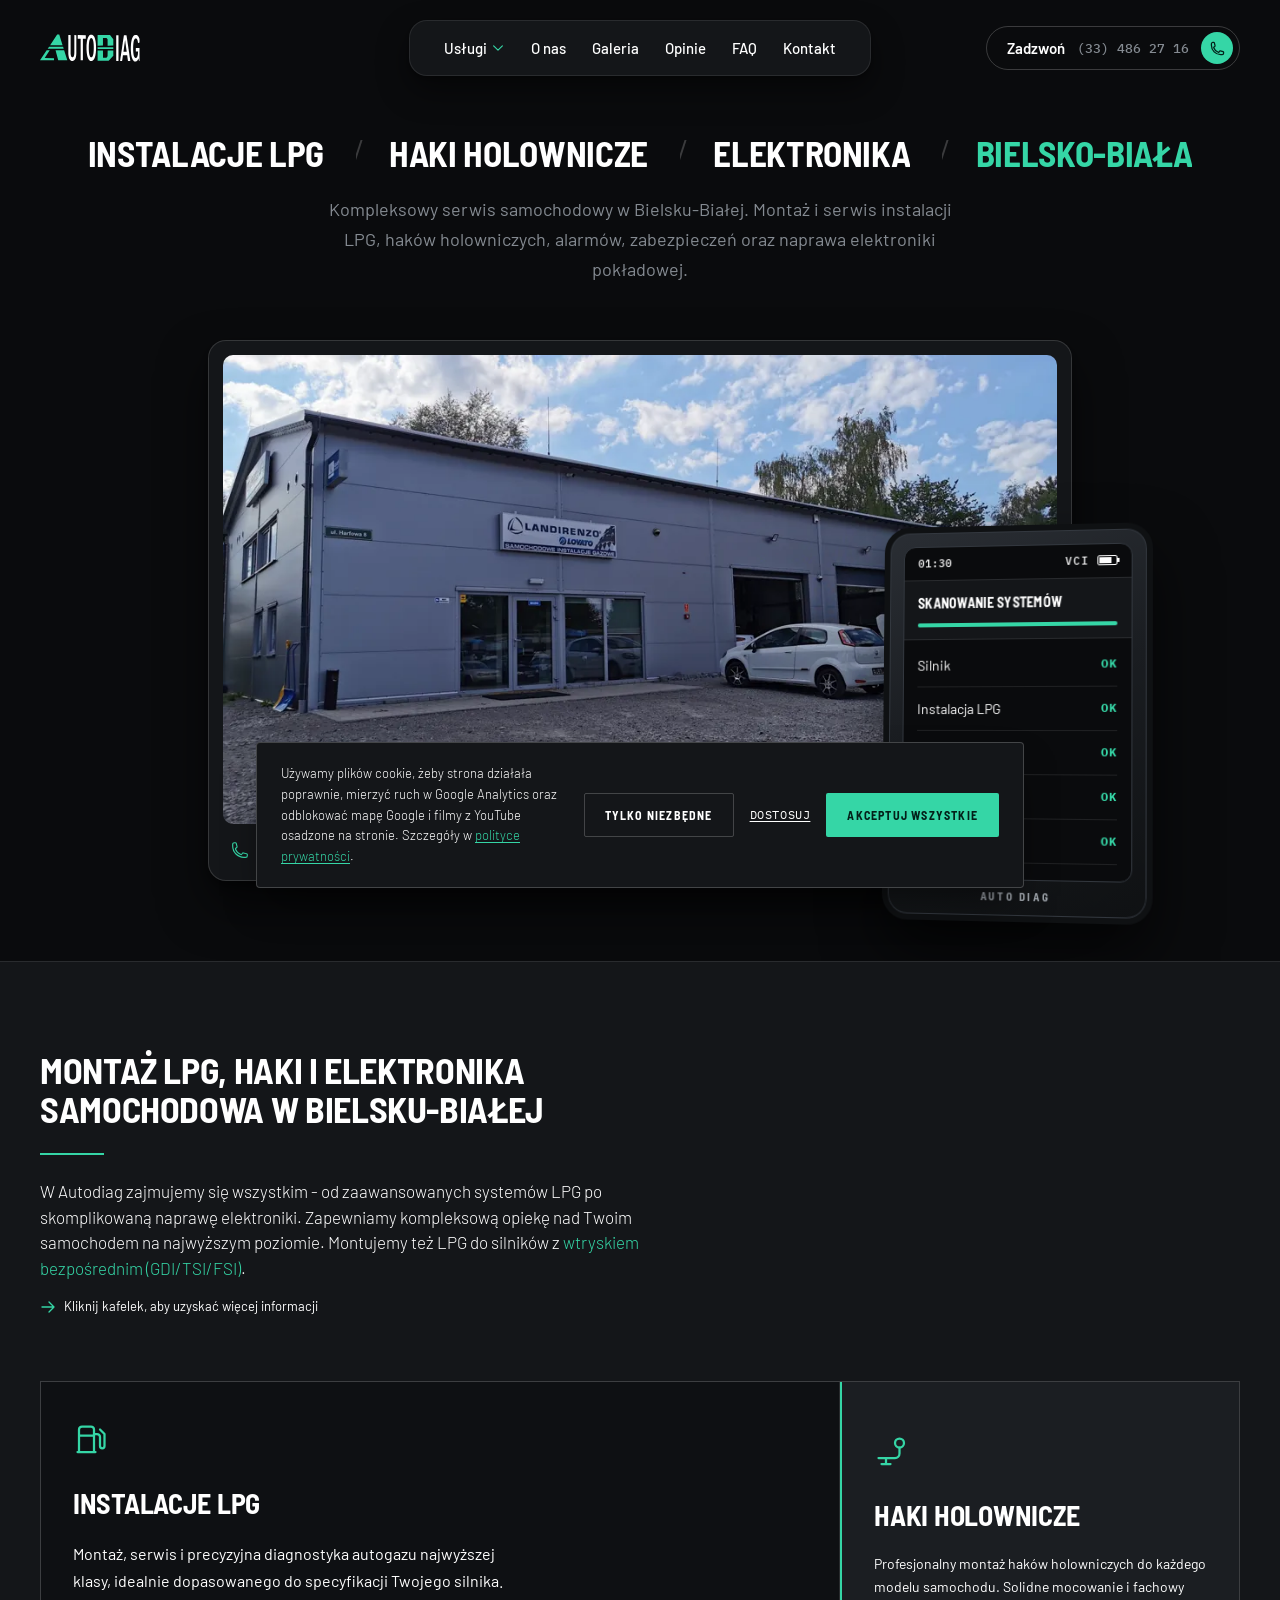
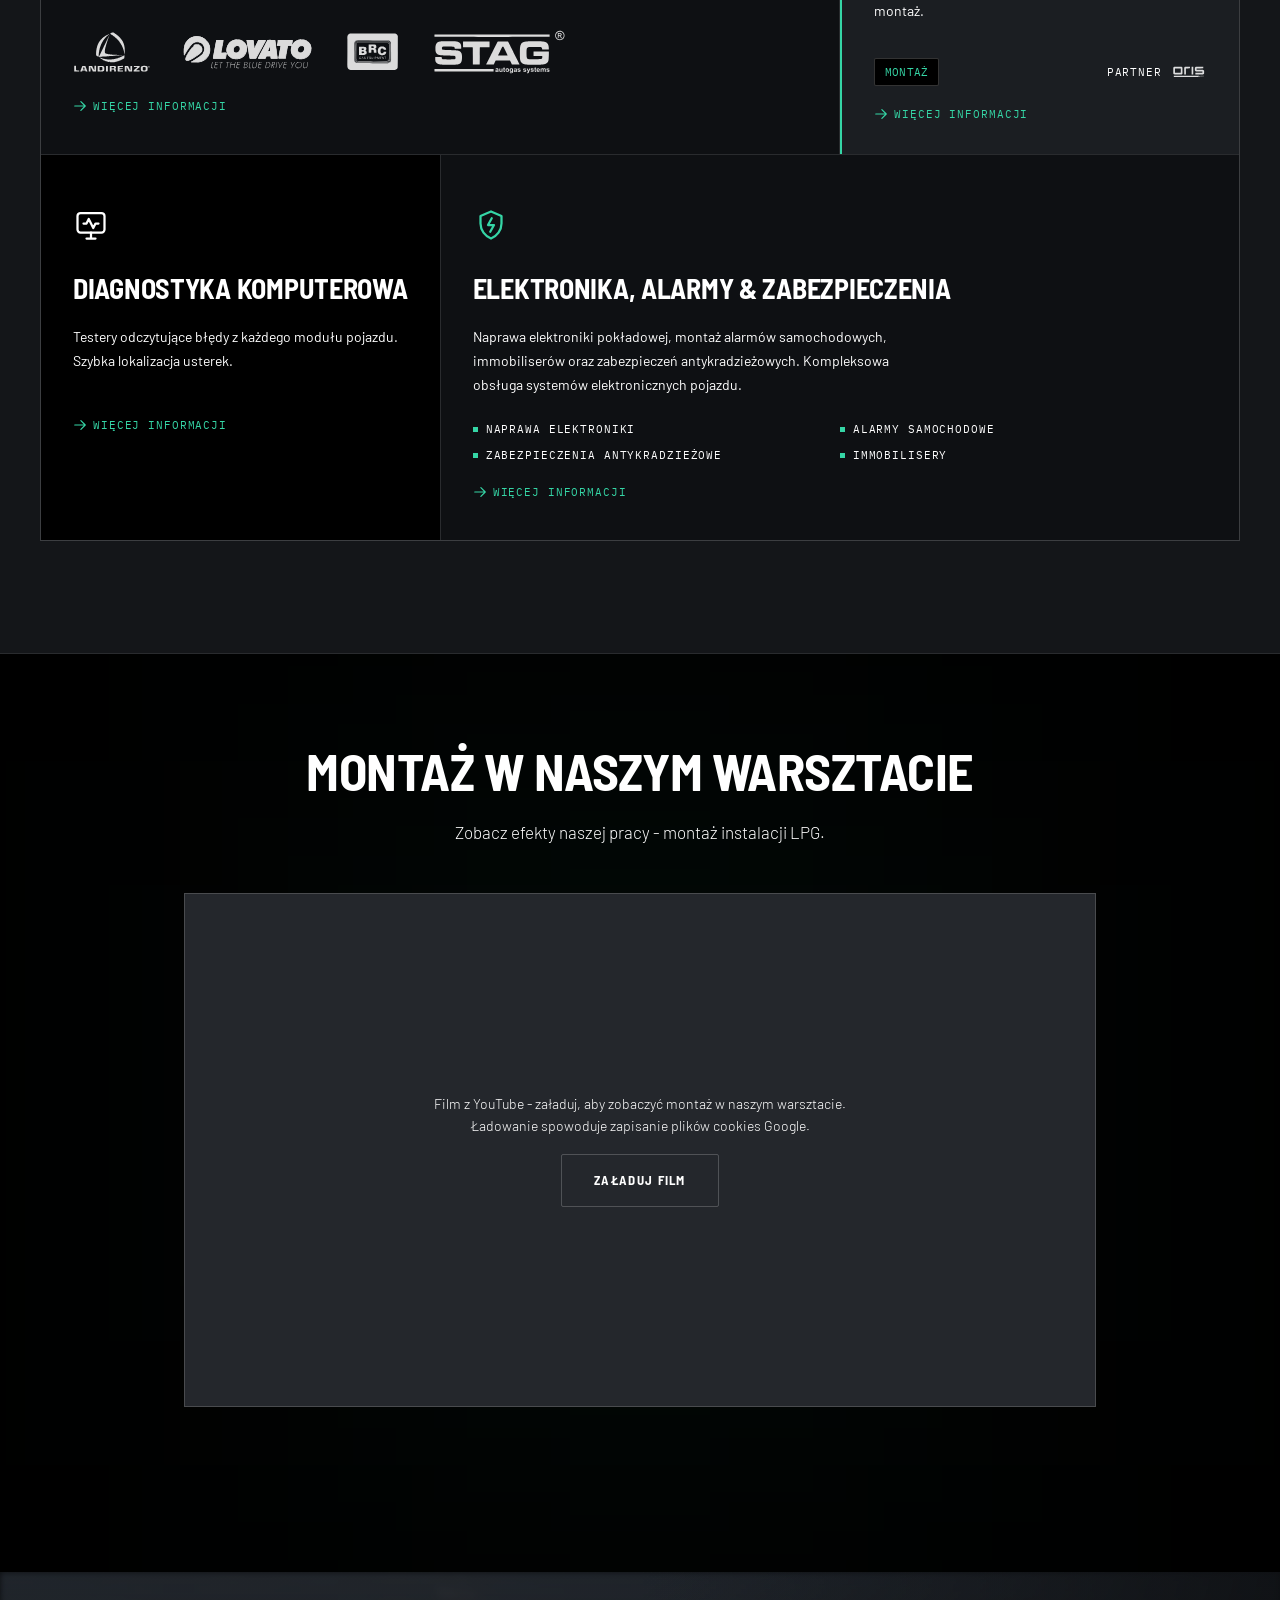
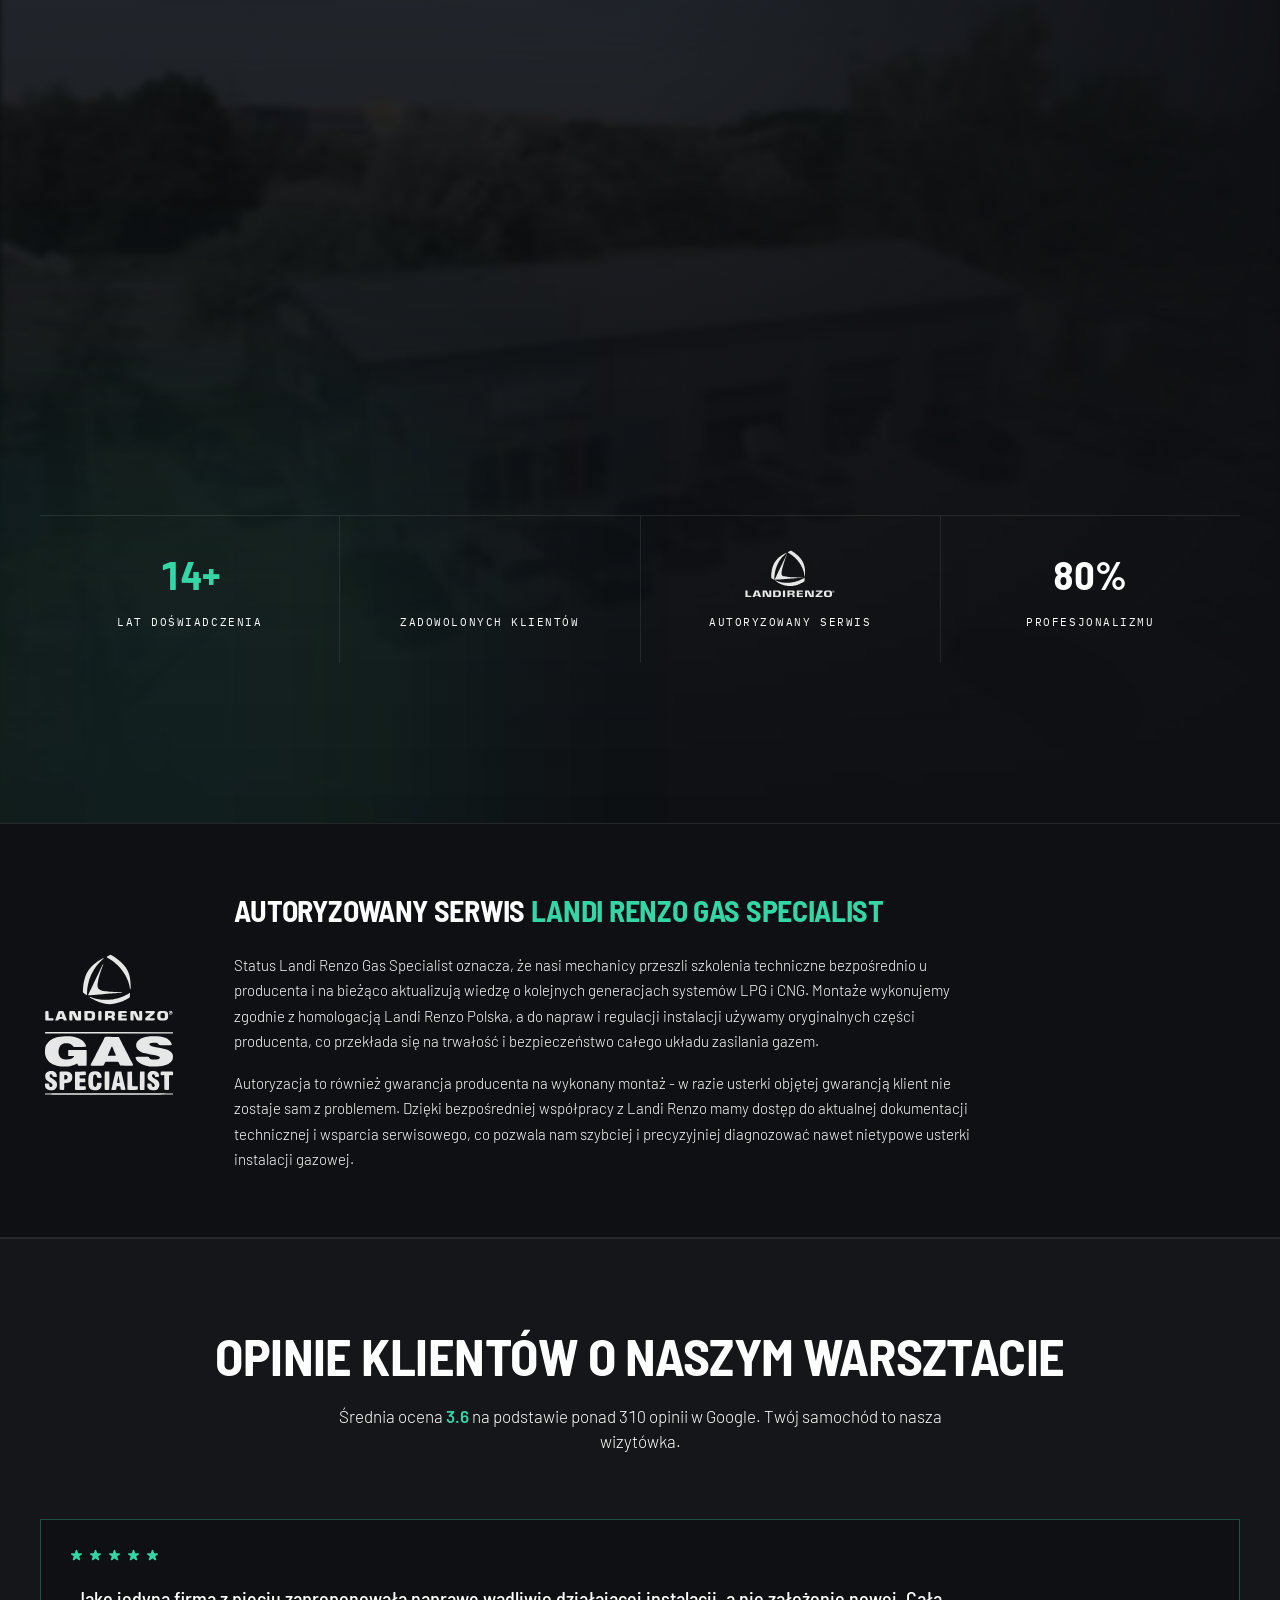
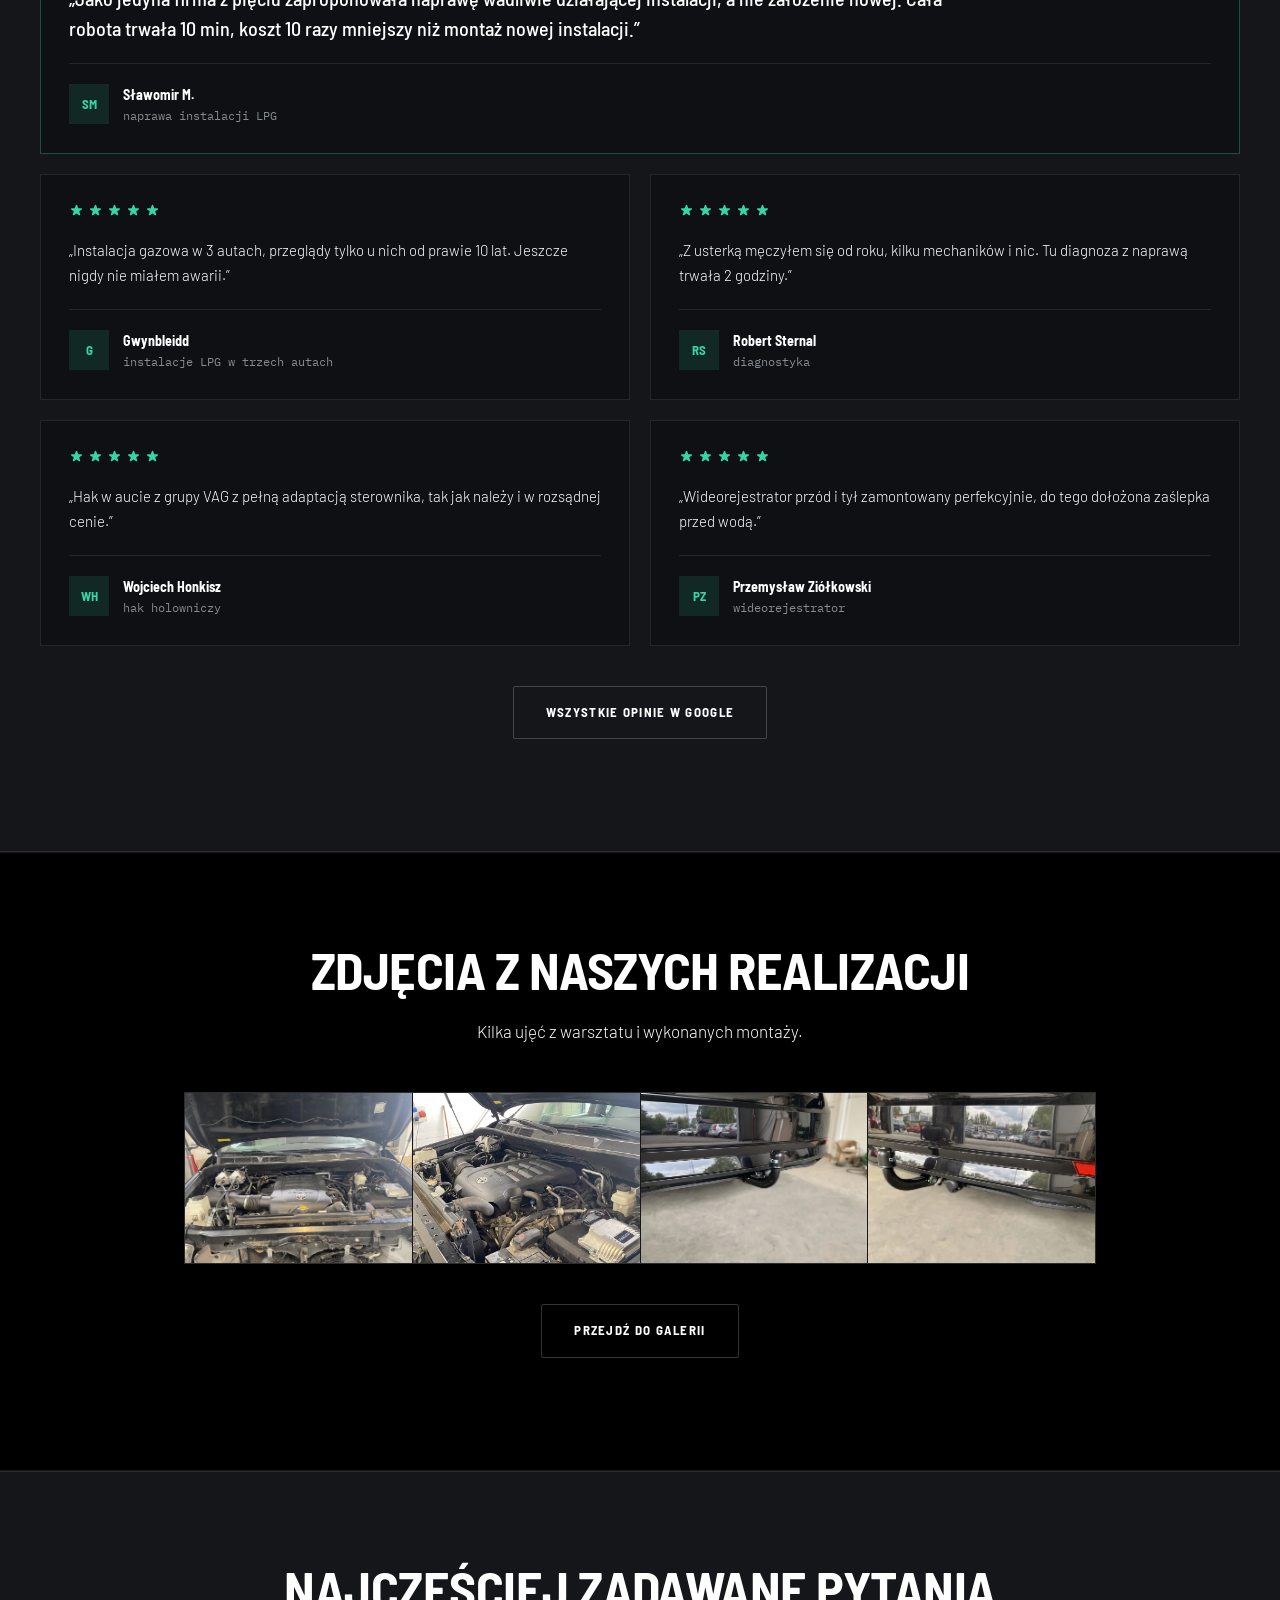
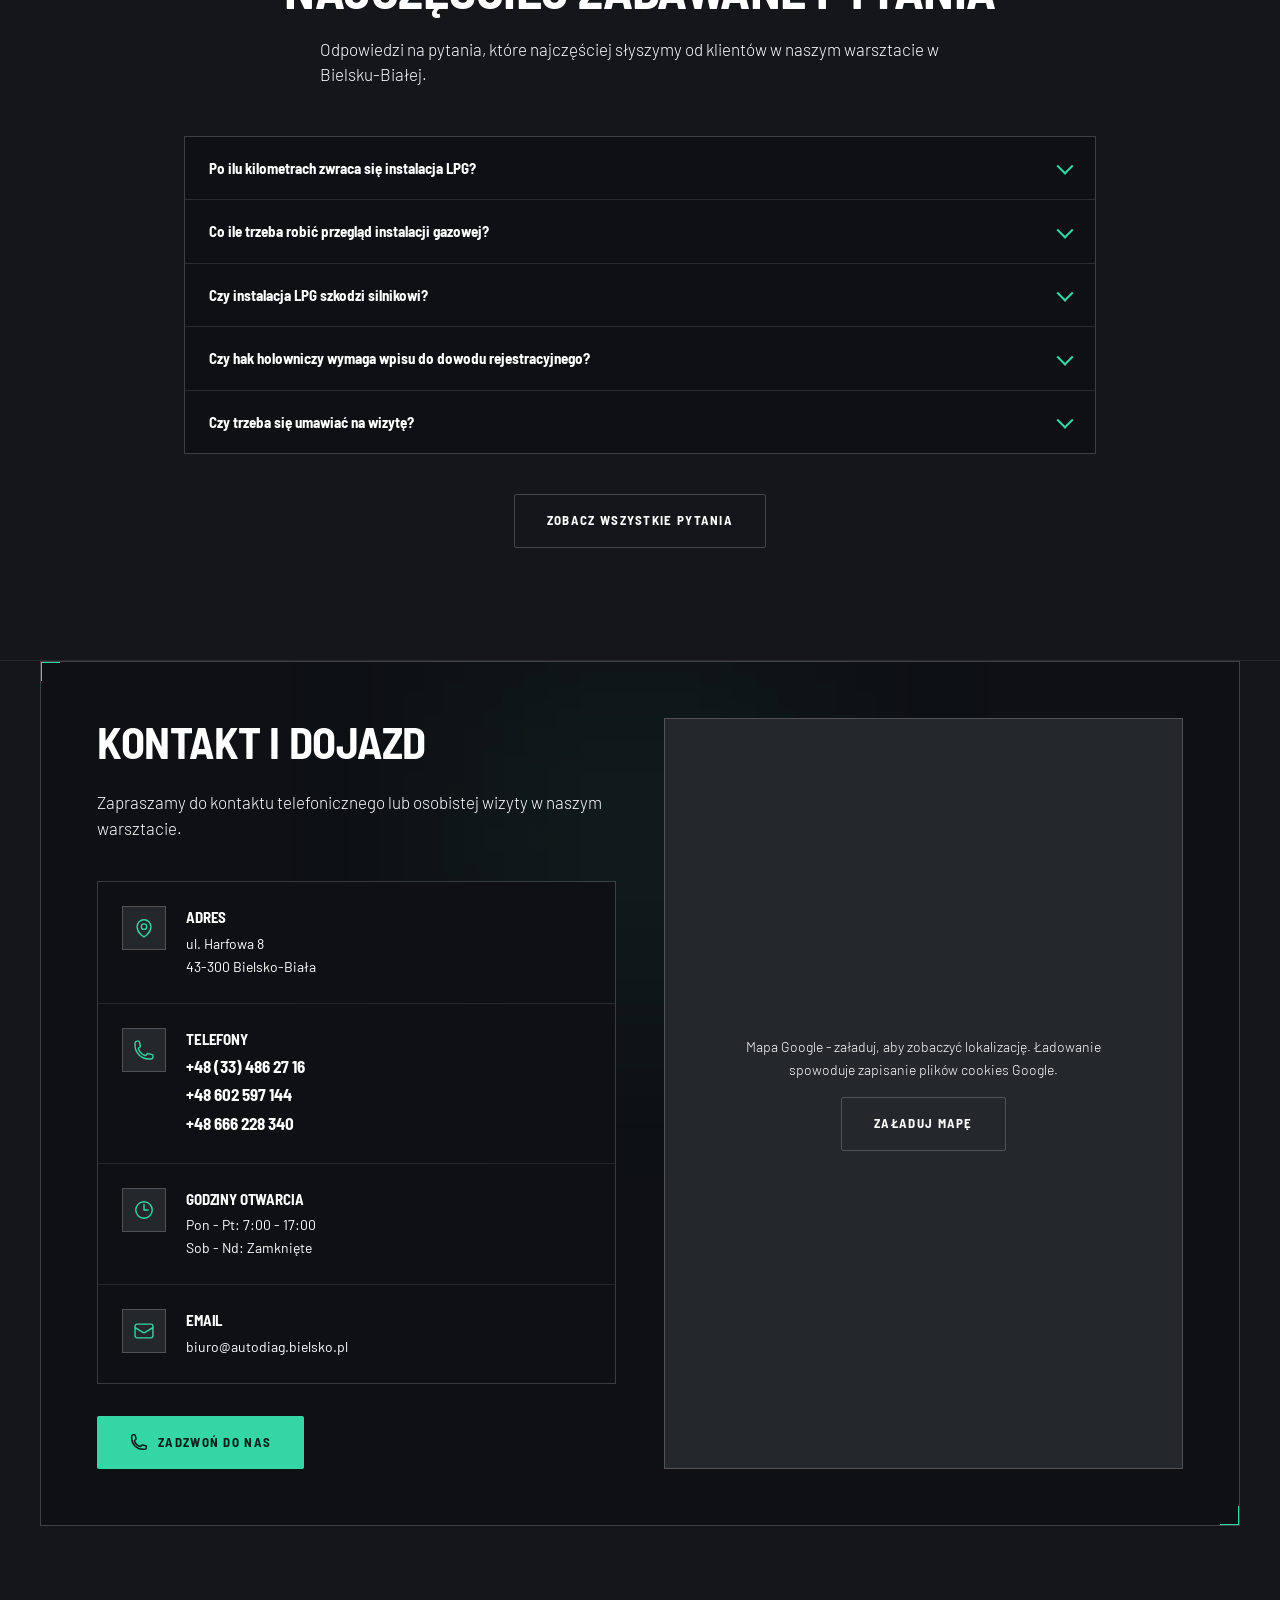
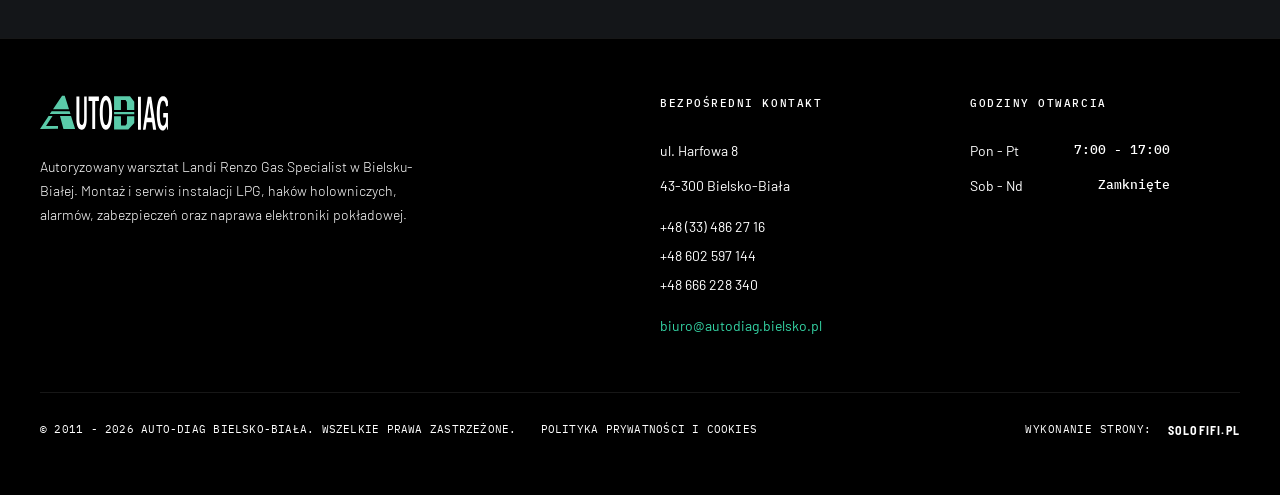
==== commit d52f59ed: "ikony z menu w kartach uslug, elektronika bez ramki" ====
--- a/index.html
+++ b/index.html
@@ -32,7 +32,7 @@
 
 <link rel="stylesheet" href="css/fonts.css?v=e96d44db">
 <link rel="preload" as="image" href="images/warsztat-1600.webp" imagesrcset="images/warsztat-960.webp 960w, images/warsztat-1600.webp 1600w" imagesizes="(min-width: 1024px) 54rem, 100vw" fetchpriority="high">
-<link rel="stylesheet" href="css/style.css?v=5bb9f7b9">
+<link rel="stylesheet" href="css/style.css?v=928affa5">
 
 <script type="application/ld+json">
 {
@@ -295,10 +295,8 @@
 
     <div class="services__grid">
       <a href="/instalacje-lpg" class="service-card service-card--lpg reveal" style="--delay:0.1s">
-        <div class="service-card__icon-corner">
-          <svg class="service-card__lpg-badge" viewBox="0 0 64 28" aria-hidden="true"><text x="33.4" y="15" text-anchor="middle" dominant-baseline="central" fill="currentColor">LPG</text></svg>
-        </div>
         <div class="service-card__body">
+          <svg class="service-card__icon" viewBox="0 0 24 24" fill="none" stroke="currentColor" stroke-width="1.5" stroke-linecap="round" stroke-linejoin="round" aria-hidden="true"><path d="M4 20V5a2 2 0 0 1 2-2h6a2 2 0 0 1 2 2v15M3 20h12M4 9h10M14 8h2a2 2 0 0 1 2 2v6a1.5 1.5 0 0 0 3 0V8l-3-3"/></svg>
           <h3 class="service-card__title">Instalacje LPG</h3>
           <p class="service-card__text" data-edit-id="service-lpg-text">Montaż, serwis i precyzyjna diagnostyka autogazu najwyższej klasy, idealnie dopasowanego do specyfikacji Twojego silnika.</p>
           <div class="service-card__brands">
@@ -312,7 +310,7 @@
       </a>
 
       <a href="/haki-holownicze" class="service-card service-card--hooks reveal" style="--delay:0.2s">
-        <svg class="service-card__icon" viewBox="0 0 24 24" fill="none" stroke="currentColor" stroke-width="1.5"><path stroke-linecap="round" stroke-linejoin="round" d="M8.25 18.75a1.5 1.5 0 01-3 0m3 0a1.5 1.5 0 00-3 0m3 0h6m-9 0H3.375a1.125 1.125 0 01-1.125-1.125V14.25m17.25 4.5a1.5 1.5 0 01-3 0m3 0a1.5 1.5 0 00-3 0m3 0h1.125c.621 0 1.129-.504 1.09-1.124a17.902 17.902 0 00-3.213-9.747L15.09 4.272a2.25 2.25 0 00-1.838-.952H9.25A2.25 2.25 0 007 5.57v5.93m10.5 7.25V12m0 0H7m10.5 0l-1.5-6"/></svg>
+        <svg class="service-card__icon" viewBox="0 0 24 24" fill="none" stroke="currentColor" stroke-width="1.5" stroke-linecap="round" stroke-linejoin="round" aria-hidden="true"><circle cx="17" cy="6" r="3"/><path d="M17 9v4a3 3 0 0 1-3 3H3M8 16v4M5 20h6"/></svg>
         <h3 class="service-card__title">Haki Holownicze</h3>
         <p class="service-card__text service-card__text--grow" data-edit-id="service-hooks-text">Profesjonalny montaż haków holowniczych do każdego modelu samochodu. Solidne mocowanie i fachowy montaż.</p>
         <div class="service-card__tags">
@@ -323,29 +321,23 @@
       </a>
 
       <a href="/diagnostyka-komputerowa" class="service-card service-card--diag reveal" style="--delay:0.3s">
-        <svg class="service-card__icon service-card__icon--muted" viewBox="0 0 24 24" fill="none" stroke="currentColor" stroke-width="1.5"><path stroke-linecap="round" stroke-linejoin="round" d="M9 17.25v1.007a3 3 0 01-.879 2.122L7.5 21h9l-.621-.621A3 3 0 0115 18.257V17.25m6-12V15a2.25 2.25 0 01-2.25 2.25H5.25A2.25 2.25 0 013 15V5.25m18 0A2.25 2.25 0 0018.75 3H5.25A2.25 2.25 0 003 5.25m18 0V12a2.25 2.25 0 01-2.25 2.25H5.25A2.25 2.25 0 013 12V5.25"/></svg>
+        <svg class="service-card__icon service-card__icon--muted" viewBox="0 0 24 24" fill="none" stroke="currentColor" stroke-width="1.5" stroke-linecap="round" stroke-linejoin="round" aria-hidden="true"><rect x="3" y="4" width="18" height="13" rx="2"/><path d="M7 11h2l1.5-3 3 6 1.5-3h2M9 21h6M12 17v4"/></svg>
         <h3 class="service-card__title">Diagnostyka Komputerowa</h3>
         <p class="service-card__text" data-edit-id="service-diag-text">Testery odczytujące błędy z każdego modułu pojazdu. Szybka lokalizacja usterek.</p>
         <span class="service-card__more"><svg viewBox="0 0 24 24" fill="none" stroke="currentColor" stroke-width="2"><path stroke-linecap="round" stroke-linejoin="round" d="M13.5 4.5L21 12m0 0l-7.5 7.5M21 12H3"/></svg> Więcej informacji</span>
       </a>
 
       <a href="/elektronika-alarmy" class="service-card service-card--elec reveal" style="--delay:0.4s">
-        <div class="service-card__elec-row">
-          <div class="service-card__elec-icon-wrap">
-            <svg class="service-card__icon" viewBox="0 0 24 24" fill="none" stroke="currentColor" stroke-width="1.5"><path stroke-linecap="round" stroke-linejoin="round" d="M9 12.75L11.25 15 15 9.75m-3-7.036A11.959 11.959 0 013.598 6 11.99 11.99 0 003 9.749c0 5.592 3.824 10.29 9 11.623 5.176-1.332 9-6.03 9-11.622 0-1.31-.21-2.571-.598-3.751h-.152c-3.196 0-6.1-1.248-8.25-3.285z"/></svg>
-          </div>
-          <div class="service-card__elec-content">
-            <h3 class="service-card__title">Elektronika, Alarmy &amp; Zabezpieczenia</h3>
-            <p class="service-card__text" data-edit-id="service-elec-text">Naprawa elektroniki pokładowej, montaż alarmów samochodowych, immobiliserów oraz zabezpieczeń antykradzieżowych. Kompleksowa obsługa systemów elektronicznych pojazdu.</p>
-            <div class="service-card__list">
-              <div class="service-card__list-item"><span class="dot"></span> Naprawa Elektroniki</div>
-              <div class="service-card__list-item"><span class="dot"></span> Alarmy Samochodowe</div>
-              <div class="service-card__list-item"><span class="dot"></span> Zabezpieczenia Antykradzieżowe</div>
-              <div class="service-card__list-item"><span class="dot"></span> Immobilisery</div>
-            </div>
-            <span class="service-card__more"><svg viewBox="0 0 24 24" fill="none" stroke="currentColor" stroke-width="2"><path stroke-linecap="round" stroke-linejoin="round" d="M13.5 4.5L21 12m0 0l-7.5 7.5M21 12H3"/></svg> Więcej informacji</span>
-          </div>
-        </div>
+        <svg class="service-card__icon" viewBox="0 0 24 24" fill="none" stroke="currentColor" stroke-width="1.5" stroke-linecap="round" stroke-linejoin="round" aria-hidden="true"><path d="M12 3l7 3v5c0 4.5-3 8.3-7 10-4-1.7-7-5.5-7-10V6l7-3z"/><path d="M12.5 7.5 10 12h4l-2.5 4.5"/></svg>
+        <h3 class="service-card__title">Elektronika, Alarmy &amp; Zabezpieczenia</h3>
+        <p class="service-card__text" data-edit-id="service-elec-text">Naprawa elektroniki pokładowej, montaż alarmów samochodowych, immobiliserów oraz zabezpieczeń antykradzieżowych. Kompleksowa obsługa systemów elektronicznych pojazdu.</p>
+        <div class="service-card__list">
+          <div class="service-card__list-item"><span class="dot"></span> Naprawa Elektroniki</div>
+          <div class="service-card__list-item"><span class="dot"></span> Alarmy Samochodowe</div>
+          <div class="service-card__list-item"><span class="dot"></span> Zabezpieczenia Antykradzieżowe</div>
+          <div class="service-card__list-item"><span class="dot"></span> Immobilisery</div>
+        </div>
+        <span class="service-card__more"><svg viewBox="0 0 24 24" fill="none" stroke="currentColor" stroke-width="2"><path stroke-linecap="round" stroke-linejoin="round" d="M13.5 4.5L21 12m0 0l-7.5 7.5M21 12H3"/></svg> Więcej informacji</span>
       </a>
     </div>
   </div>
--- a/css/style.css
+++ b/css/style.css
@@ -576,7 +576,7 @@
 
 .service-card--lpg {
   grid-column: span 12; position: relative; overflow: hidden; background-color: var(--bg-raised);
-  padding: 1.75rem 1.25rem; display: flex; flex-direction: column; justify-content: flex-start;
+  padding: 3rem 1.25rem 1.75rem; display: flex; flex-direction: column; justify-content: flex-start;
 }
 .service-card--lpg:hover { background-color: var(--surface-high); }
 @media (min-width: 768px) { .service-card--lpg { grid-column: span 8; padding: 2.5rem 2rem; min-height: 340px; } }
@@ -586,14 +586,6 @@
 .service-card__brand { height: 1.5rem; width: auto; max-width: 6rem; filter: brightness(0) invert(1); opacity: 0.85; }
 @media (min-width: 768px) { .service-card__brands { gap: 1.25rem 2rem; } .service-card__brand { height: 2.75rem; max-width: 9rem; } }
 
-.service-card__icon-corner { position: absolute; top: 0; right: 0; padding: 0.875rem 1.25rem; }
-@media (min-width: 768px) { .service-card__icon-corner { padding: 2rem; } }
-.service-card__icon-corner svg { height: 2.75rem; width: 2.75rem; color: var(--accent); opacity: 0.25; transition: opacity 0.2s ease; }
-.service-card__icon-corner .service-card__lpg-badge { height: 1.75rem; width: auto; aspect-ratio: 64 / 28; opacity: 0.9; }
-@media (min-width: 768px) { .service-card__icon-corner .service-card__lpg-badge { height: 2.25rem; } }
-.service-card__lpg-badge text { font-family: var(--font-mono); font-size: 14px; font-weight: 700; letter-spacing: 0.2em; }
-.service-card--lpg:hover .service-card__icon-corner svg { opacity: 0.9; }
-.service-card__body { position: relative; z-index: 10; }
 .service-card__title {
   font-family: var(--font-head); font-size: 1.375rem; font-weight: 700; text-transform: uppercase;
   letter-spacing: -0.01em; line-height: 1.2; color: var(--fg); margin-bottom: 0.625rem;
@@ -639,20 +631,6 @@
 }
 .service-card--elec:hover { background-color: var(--surface-high); }
 @media (min-width: 768px) { .service-card--elec { grid-column: span 8; padding: 3.25rem 2rem 2.5rem; } }
-
-.service-card__elec-row { display: flex; flex-direction: column; height: 100%; }
-@media (min-width: 768px) { .service-card__elec-row { flex-direction: row; gap: 2rem; align-items: center; } }
-
-.service-card__elec-icon-wrap .service-card__icon { color: var(--accent); }
-@media (min-width: 768px) {
-  .service-card__elec-icon-wrap {
-    display: flex; align-items: center; justify-content: center; width: 6.5rem; height: 6.5rem;
-    border: 1px solid var(--border-strong); background-color: var(--surface-highest); flex-shrink: 0;
-  }
-  .service-card__elec-icon-wrap .service-card__icon { margin-bottom: 0; height: 2.5rem; width: 2.5rem; }
-}
-
-.service-card__elec-content { flex: 1; }
 
 .service-card__list {
   display: grid; grid-template-columns: 1fr 1fr; gap: 0.625rem 1rem;
